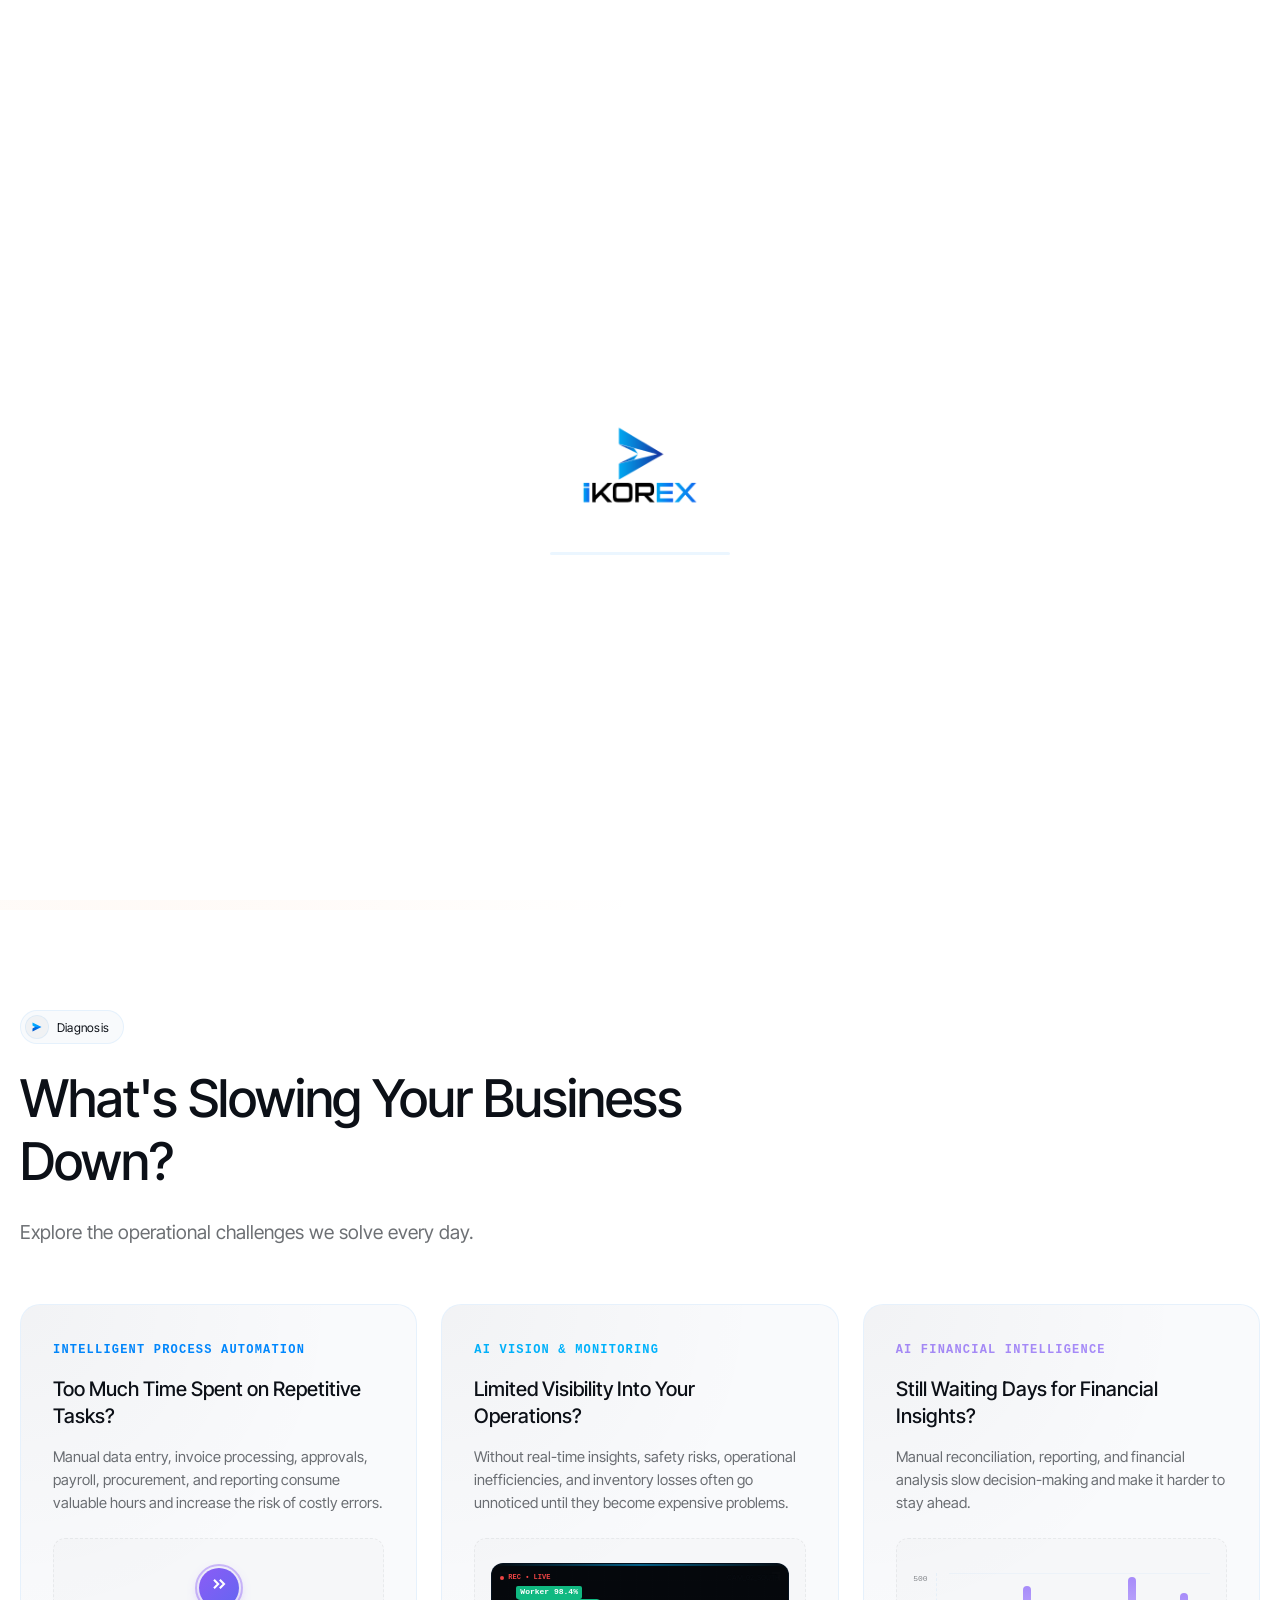
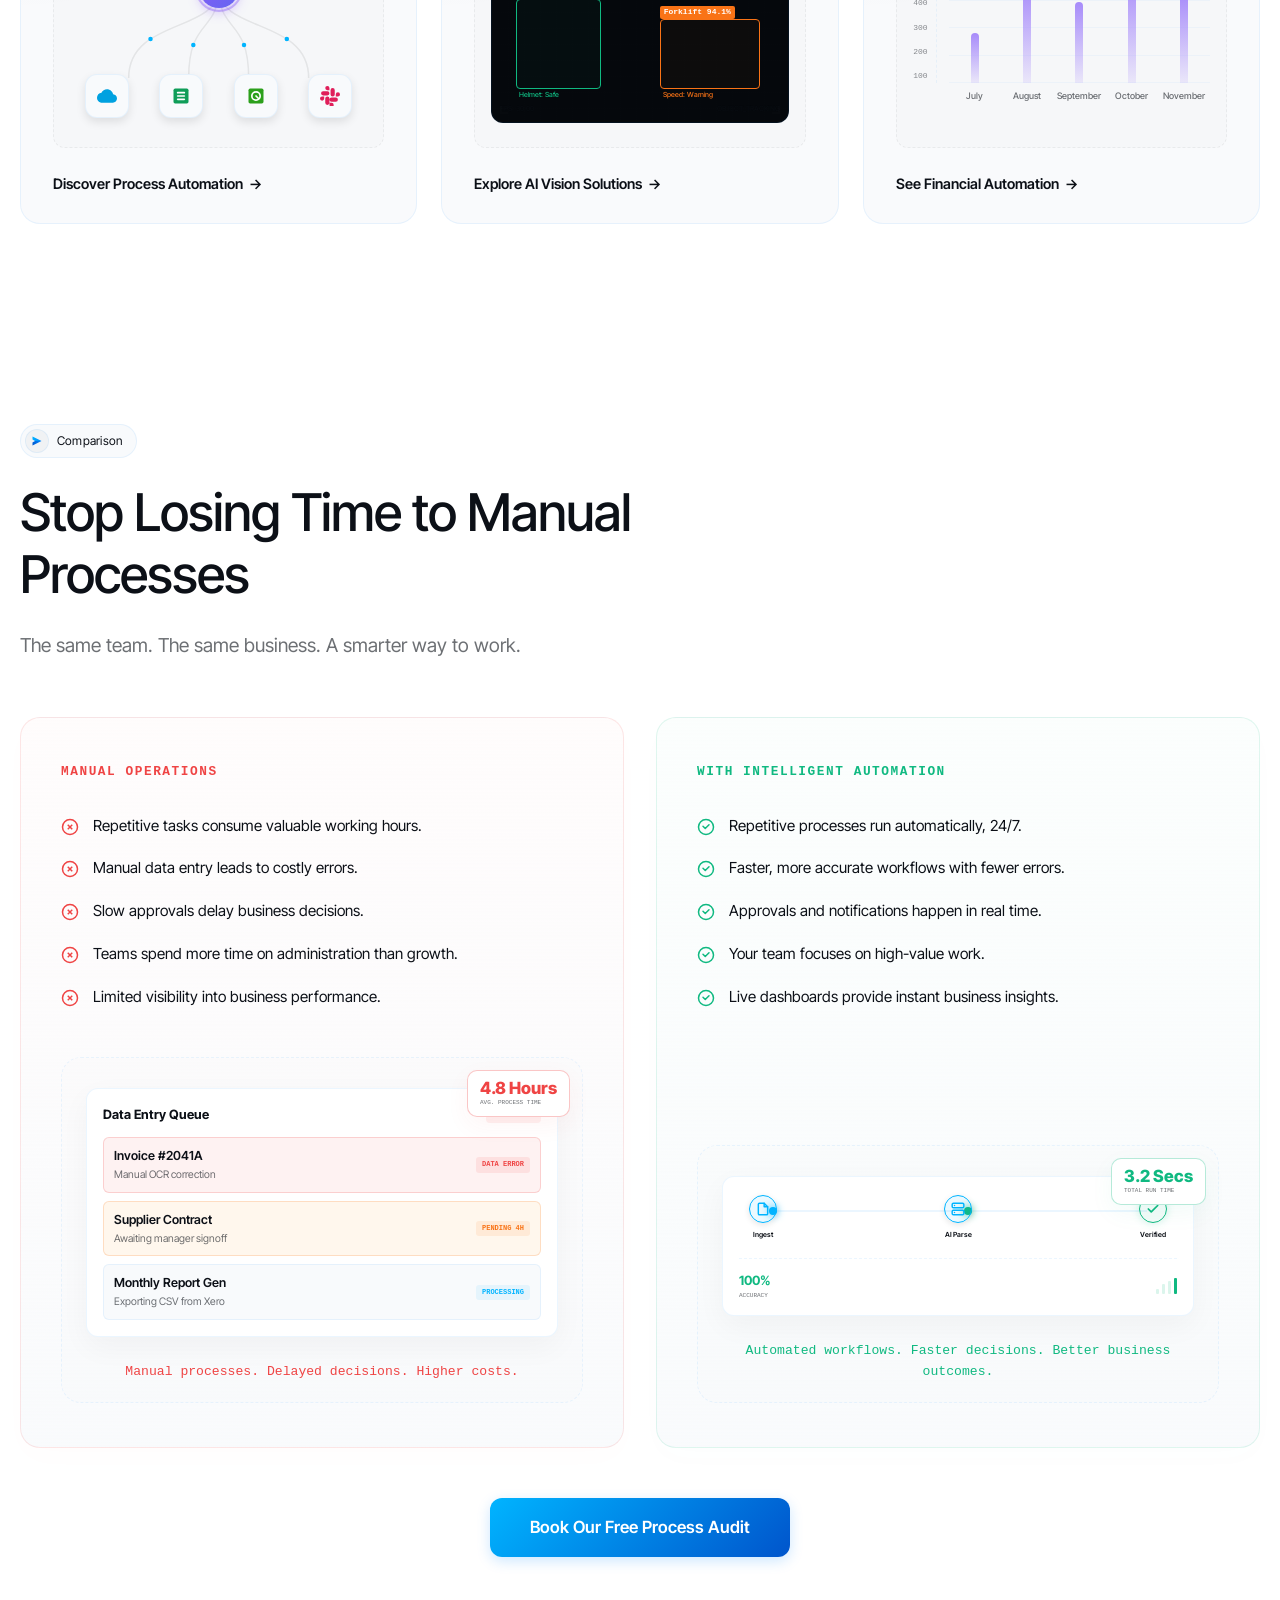
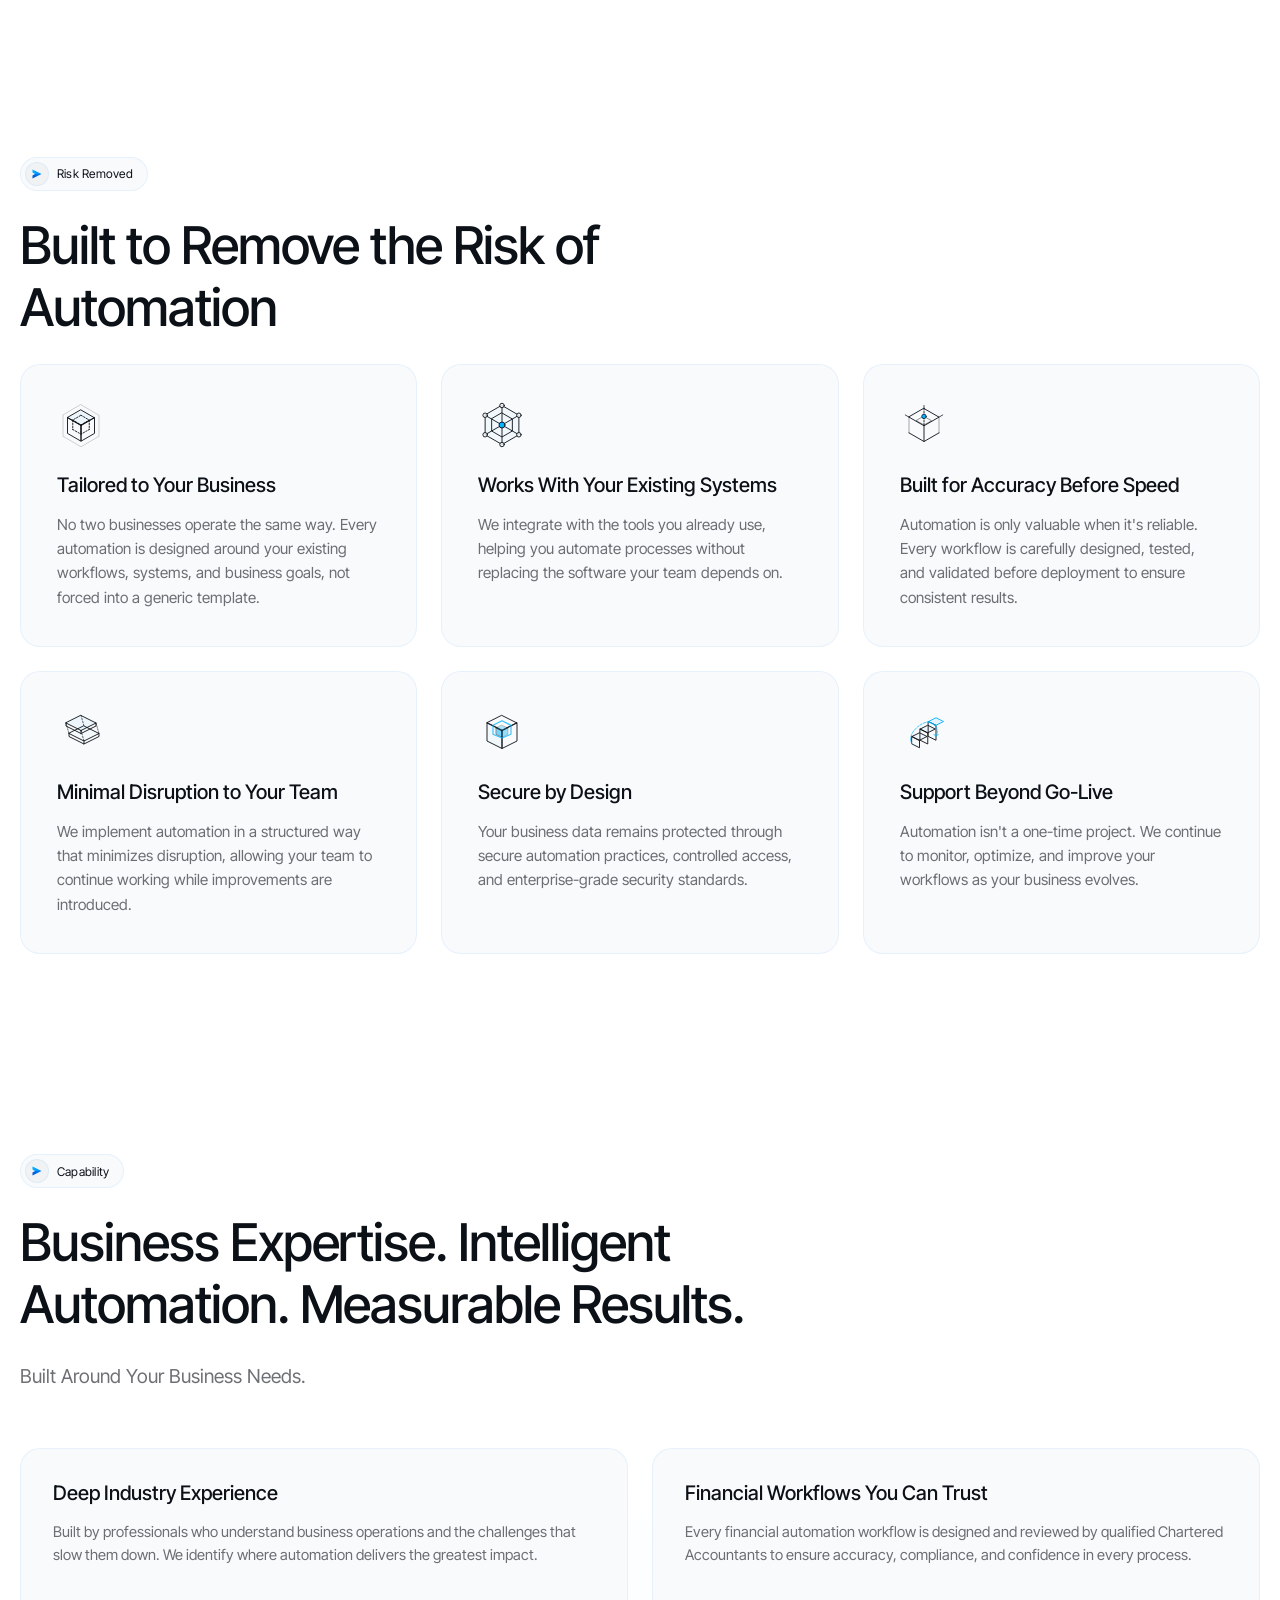
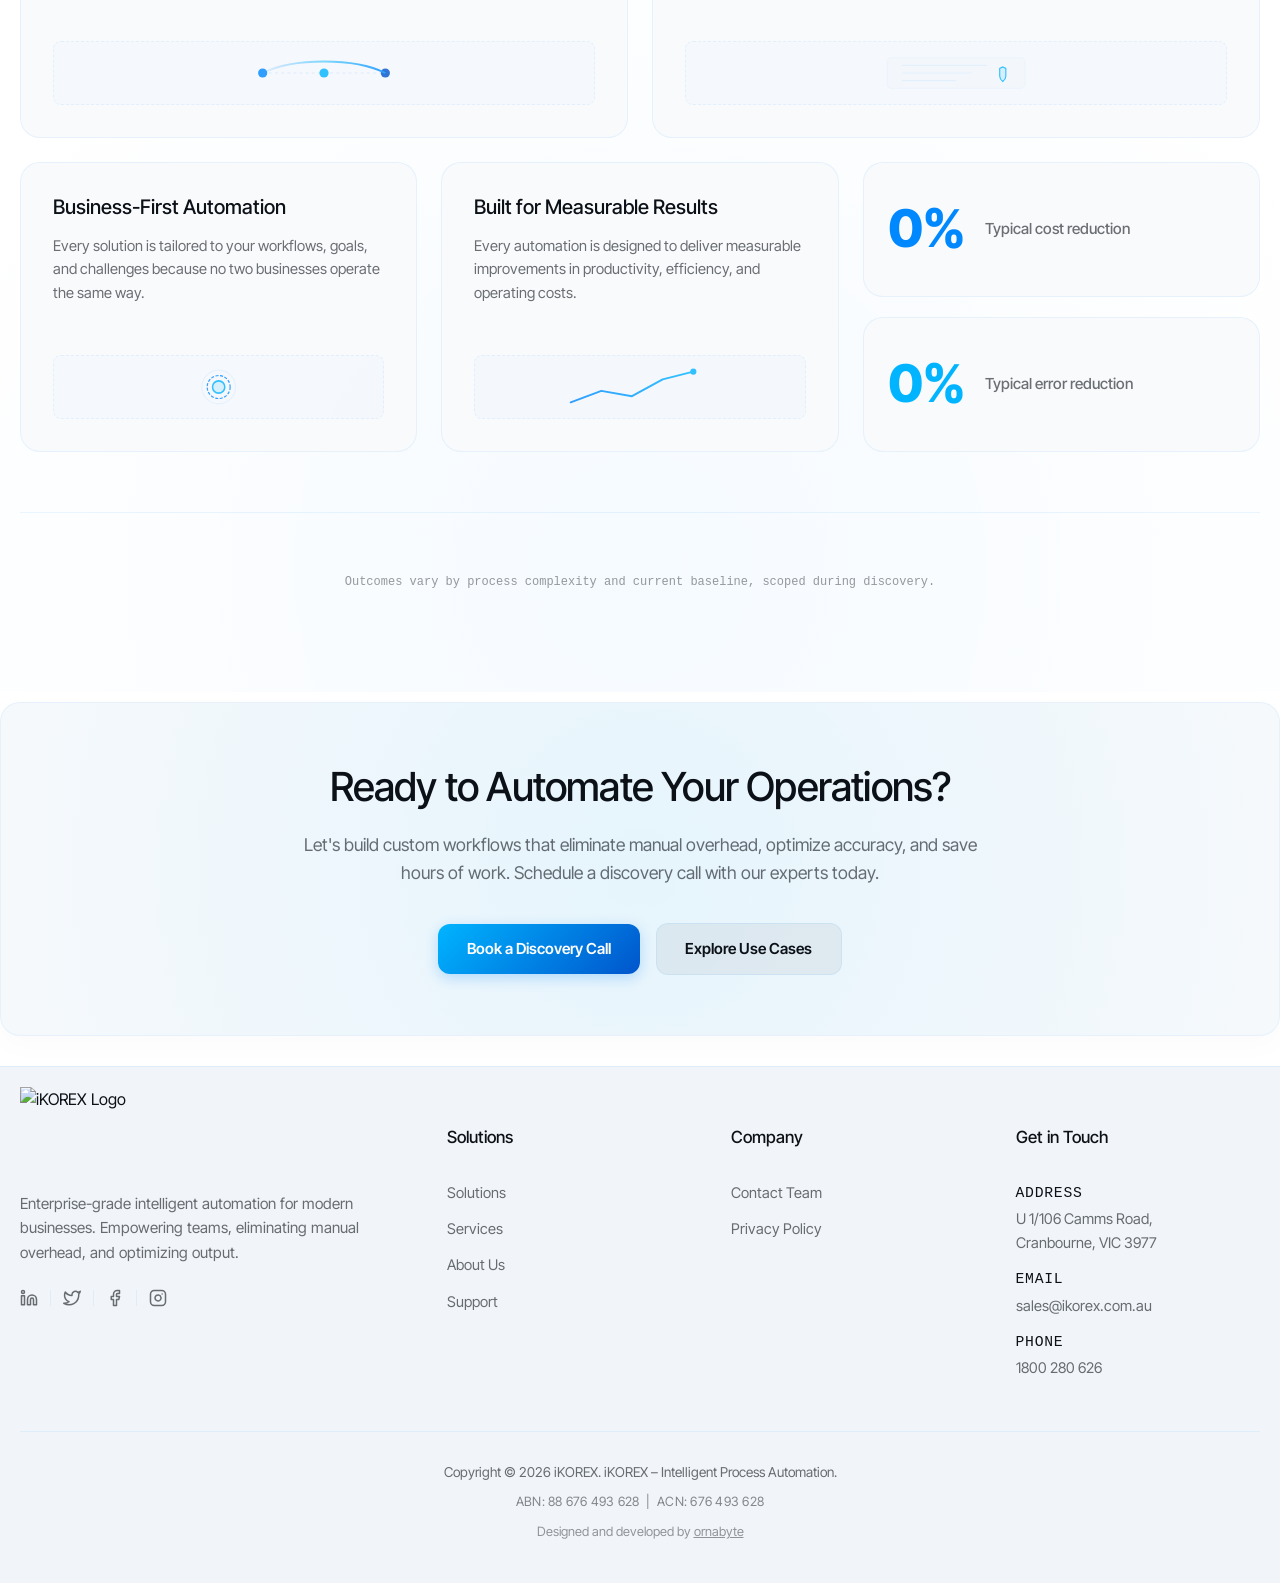
==== index.html @ ff70cfd4 "new changes updated" ====
<!DOCTYPE html>
<html lang="en">

<head>
  <meta charset="UTF-8">
  <meta name="viewport" content="width=device-width, initial-scale=1.0">
  <title>iKOREX | Enterprise Intelligent Process Automation</title>
  <meta name="description"
    content="Automate repetitive business processes with AI to save time, reduce costs, and help your team focus on what matters most.">
  <meta name="keywords"
    content="AI process automation, intelligent automation, financial workflows, enterprise AI, Melbourne automation">

  <!-- Preconnect and Google Fonts -->
  <link rel="preconnect" href="https://fonts.googleapis.com">
  <link rel="preconnect" href="https://fonts.gstatic.com" crossorigin>
  <link
    href="https://fonts.googleapis.com/css2?family=IBM+Plex+Mono:wght@400;500;600;700&family=Inter+Tight:ital,wght@0,300..800;1,300..800&family=Inter:wght@300;400;500;600;700;800&family=Plus+Jakarta+Sans:wght@300;400;500;600;700;800&display=swap"
    rel="stylesheet">

  <!-- Custom Stylesheet -->
  <link rel="stylesheet" href="style.css">
</head>

<body>
  <script>
    (function () {
      try {
        const theme = localStorage.getItem('theme');
        if (theme === 'dark') {
          document.body.classList.add('dark-theme');
        }
      } catch (e) { }
    })();
  </script>

  <!-- Preloader -->
  <div id="preloader">
    <div class="loader-content">
      <img src="logo_stacked.png" alt="iKOREX Logo" class="loader-logo-img">
      <div class="loader-progress-bar">
        <div class="loader-progress-line"></div>
      </div>
    </div>
  </div>

  <!-- Navigation Bar -->
  <header class="navbar">
    <div class="navbar-container">
      <a href="index.html" class="logo">
        <img class="logo-img" src="logo.png" alt="iKOREX Logo">
      </a>
      <nav class="nav-links">
        <a href="#hero" class="active">Home</a>
        <a href="services.html">Services</a>
        <a href="solutions.html">Solutions</a>
        <a href="about.html">About</a>
        <a href="contact.html">Contact</a>
        <div class="mobile-cta">
          <a href="#get-started" class="btn btn-primary btn-sm">Start Trial</a>
        </div>
      </nav>
      <div class="nav-cta">
        <button class="theme-toggle-btn" id="themeToggleBtn" aria-label="Toggle theme">
          <svg class="sun-icon" viewBox="0 0 24 24" width="18" height="18" fill="none" stroke="currentColor"
            stroke-width="2">
            <circle cx="12" cy="12" r="5"></circle>
            <line x1="12" y1="1" x2="12" y2="3"></line>
            <line x1="12" y1="21" x2="12" y2="23"></line>
            <line x1="4.22" y1="4.22" x2="5.64" y2="5.64"></line>
            <line x1="18.36" y1="18.36" x2="19.78" y2="19.78"></line>
            <line x1="1" y1="12" x2="3" y2="12"></line>
            <line x1="21" y1="12" x2="23" y2="12"></line>
            <line x1="4.22" y1="19.78" x2="5.64" y2="18.36"></line>
            <line x1="18.36" y1="5.64" x2="19.78" y2="4.22"></line>
          </svg>
          <svg class="moon-icon" viewBox="0 0 24 24" width="18" height="18" fill="none" stroke="currentColor"
            stroke-width="2">
            <path d="M21 12.79A9 9 0 1 1 11.21 3 7 7 0 0 0 21 12.79z"></path>
          </svg>
        </button>
        <a href="#get-started" class="btn btn-primary btn-sm">Start Trial</a>
      </div>

      <!-- Mobile menu trigger -->
      <button class="mobile-menu-btn" aria-label="Toggle menu" id="mobileMenuBtn">
        <svg viewBox="0 0 24 24" width="24" height="24" fill="none" stroke="currentColor" stroke-width="2">
          <line x1="3" y1="12" x2="21" y2="12"></line>
          <line x1="3" y1="6" x2="21" y2="6"></line>
          <line x1="3" y1="18" x2="21" y2="18"></line>
        </svg>
      </button>
    </div>
  </header>

  <!-- Hero Section -->
  <section class="hero-section" id="hero">
    <div class="section-container hero-grid">
      <div class="hero-content">
        <div class="custom-badge animate-fade-in" style="animation-delay: 0.1s;">
          <span class="badge-icon-wrapper">
            <svg viewBox="0 0 24 24" fill="none" class="badge-svg">
              <defs>
                <linearGradient id="logo-icon-grad-top" x1="3" y1="3" x2="21" y2="12" gradientUnits="userSpaceOnUse">
                  <stop offset="0%" stop-color="#00b4ff" />
                  <stop offset="100%" stop-color="#0088ff" />
                </linearGradient>
                <linearGradient id="logo-icon-grad-bottom" x1="3" y1="21" x2="21" y2="12"
                  gradientUnits="userSpaceOnUse">
                  <stop offset="0%" stop-color="#0055cc" />
                  <stop offset="100%" stop-color="#0088ff" />
                </linearGradient>
              </defs>
              <path d="M3 3 L21 12 L8 12 L3 9 Z" fill="url(#logo-icon-grad-top)" />
              <path d="M3 21 L21 12 L8 12 L3 15 Z" fill="url(#logo-icon-grad-bottom)" />
            </svg>
          </span>
          <span class="badge-text">Enterprise Automation • Melbourne, AU</span>
        </div>
        <h1 class="hero-title">Stop Wasting Hours on Manual Work. Let Us Complete It in Seconds.</h1>
        <p class="hero-description">Automate repetitive business processes with AI to save time, reduce costs, and help
          your team focus on what matters most.</p>

        <ul class="hero-checklist">
          <li>
            <svg class="check-icon" viewBox="0 0 24 24" width="20" height="20">
              <polyline points="20 6 9 17 4 12" fill="none" stroke="currentColor" stroke-width="2.5"
                stroke-linecap="round" stroke-linejoin="round" />
            </svg>
            <span>Save up to <strong>12+ hours</strong> daily</span>
          </li>
          <li>
            <svg class="check-icon" viewBox="0 0 24 24" width="20" height="20">
              <polyline points="20 6 9 17 4 12" fill="none" stroke="currentColor" stroke-width="2.5"
                stroke-linecap="round" stroke-linejoin="round" />
            </svg>
            <span>Reduce costs by up to <strong>70%</strong></span>
          </li>
          <li>
            <svg class="check-icon" viewBox="0 0 24 24" width="20" height="20">
              <polyline points="20 6 9 17 4 12" fill="none" stroke="currentColor" stroke-width="2.5"
                stroke-linecap="round" stroke-linejoin="round" />
            </svg>
            <span>Complete complex tasks in <strong>3–5 seconds</strong></span>
          </li>
        </ul>

        <div class="hero-actions">
          <a href="#comparison" class="btn btn-primary">Start My 30-Day Free Trial</a>
          <a href="tel:1800280626" class="btn btn-outline"><svg viewBox="0 0 24 24" width="16" height="16" fill="none"
              stroke="currentColor" stroke-width="2.5" stroke-linecap="round" stroke-linejoin="round"
              style="margin-right: 8px;">
              <path
                d="M22 16.92v3a2 2 0 0 1-2.18 2 19.79 19.79 0 0 1-8.63-3.07 19.5 19.5 0 0 1-6-6 19.79 19.79 0 0 1-3.07-8.67A2 2 0 0 1 4.11 2h3a2 2 0 0 1 2 1.72 12.84 12.84 0 0 0 .7 2.81 2 2 0 0 1-.45 2.11L8.09 9.91a16 16 0 0 0 6 6l1.27-1.27a2 2 0 0 1 2.11-.45 12.84 12.84 0 0 0 2.81.7A2 2 0 0 1 22 16.92z">
              </path>
            </svg>1800 280 626</a>
        </div>
      </div>

      <!-- Hero Video Visual Showcase -->
      <div class="hero-visual">
        <div class="hero-video-container">
          <video src="assets/images/hero_video.mp4" autoplay loop muted playsinline class="hero-video-element"></video>
        </div>
        <div class="glow-effect blue"></div>
      </div>
    </div>
  </section>

  <!-- Diagnosis Section -->
  <section class="diagnosis-section" id="diagnosis">
    <div class="section-container">
      <div class="custom-badge">
        <span class="badge-icon-wrapper">
          <svg viewBox="0 0 24 24" fill="none" class="badge-svg">
            <path d="M3 3 L21 12 L8 12 L3 9 Z" fill="url(#logo-icon-grad-top)" />
            <path d="M3 21 L21 12 L8 12 L3 15 Z" fill="url(#logo-icon-grad-bottom)" />
          </svg>
        </span>
        <span class="badge-text">Diagnosis</span>
      </div>
      <h2 class="section-title">What's Slowing Your Business Down?</h2>
      <p class="section-subtitle">Explore the operational challenges we solve every day.</p>

      <div class="diagnosis-grid">
        <!-- Card 1 -->
        <div class="diagnosis-card">
          <div class="card-glow"></div>
          <div class="card-content">
            <span class="card-pretitle">INTELLIGENT PROCESS AUTOMATION</span>
            <h3 class="card-title">Too Much Time Spent on Repetitive Tasks?</h3>
            <p class="card-body">Manual data entry, invoice processing, approvals, payroll, procurement, and reporting
              consume valuable hours and increase the risk of costly errors.</p>
          </div>

          <!-- Visual 1: App Integration Flow Tree -->
          <div class="card-visual">
            <div class="flow-tree-container">
              <!-- Central Trigger Node -->
              <div class="flow-node-center">
                <div class="pulse-ring"></div>
                <div class="flow-node-icon">
                  <svg viewBox="0 0 24 24" width="20" height="20" fill="none" stroke="currentColor" stroke-width="2.5">
                    <polyline points="13 17 18 12 13 7"></polyline>
                    <polyline points="6 17 11 12 6 7"></polyline>
                  </svg>
                </div>
              </div>

              <!-- Curved Connection Lines -->
              <svg class="flow-lines" viewBox="0 0 320 120" fill="none">
                <path class="flow-path path-1" d="M160,0 C160,60 40,40 40,120" stroke="var(--border-color)"
                  stroke-width="2" stroke-linecap="round" />
                <path class="flow-path path-2" d="M160,0 C160,60 120,40 120,120" stroke="var(--border-color)"
                  stroke-width="2" stroke-linecap="round" />
                <path class="flow-path path-3" d="M160,0 C160,60 200,40 200,120" stroke="var(--border-color)"
                  stroke-width="2" stroke-linecap="round" />
                <path class="flow-path path-4" d="M160,0 C160,60 280,40 280,120" stroke="var(--border-color)"
                  stroke-width="2" stroke-linecap="round" />

                <!-- Glowing Signal Pulses -->
                <circle r="3" fill="var(--accent-blue)">
                  <animateMotion dur="3.5s" repeatCount="indefinite" path="M160,0 C160,60 40,40 40,120" />
                </circle>
                <circle r="3" fill="var(--accent-blue)" begin="0.8s">
                  <animateMotion dur="3.5s" repeatCount="indefinite" path="M160,0 C160,60 120,40 120,120" />
                </circle>
                <circle r="3" fill="var(--accent-blue)" begin="1.6s">
                  <animateMotion dur="3.5s" repeatCount="indefinite" path="M160,0 C160,60 200,40 200,120" />
                </circle>
                <circle r="3" fill="var(--accent-blue)" begin="2.4s">
                  <animateMotion dur="3.5s" repeatCount="indefinite" path="M160,0 C160,60 280,40 280,120" />
                </circle>
              </svg>

              <!-- Destination App Nodes -->
              <div class="flow-targets">
                <div class="flow-app-card" title="Salesforce">
                  <svg viewBox="0 0 24 24" class="app-icon sf-icon" fill="currentColor">
                    <path
                      d="M19.35 10.04C18.67 6.59 15.64 4 12 4 9.11 4 6.6 5.64 5.35 8.04 2.34 8.36 0 10.91 0 14c0 3.31 2.69 6 6 6h13c2.76 0 5-2.24 5-5 0-2.64-2.05-4.78-4.65-4.96z"
                      fill="#00a1e0" />
                  </svg>
                </div>
                <div class="flow-app-card" title="Google Sheets">
                  <svg viewBox="0 0 24 24" class="app-icon sheet-icon">
                    <rect x="3" y="3" width="18" height="18" rx="2" fill="#0f9d58" />
                    <line x1="8" y1="8" x2="16" y2="8" stroke="#fff" stroke-width="2" stroke-linecap="round" />
                    <line x1="8" y1="12" x2="16" y2="12" stroke="#fff" stroke-width="2" stroke-linecap="round" />
                    <line x1="8" y1="16" x2="16" y2="16" stroke="#fff" stroke-width="2" stroke-linecap="round" />
                  </svg>
                </div>
                <div class="flow-app-card" title="QuickBooks">
                  <svg viewBox="0 0 24 24" class="app-icon qb-icon">
                    <rect x="3" y="3" width="18" height="18" rx="2" fill="#2ca01c" />
                    <circle cx="12" cy="12" r="5" fill="none" stroke="#fff" stroke-width="2" />
                    <line x1="12" y1="12" x2="15" y2="15" stroke="#fff" stroke-width="2" stroke-linecap="round" />
                  </svg>
                </div>
                <div class="flow-app-card" title="Slack">
                  <svg viewBox="0 0 24 24" class="app-icon slack-icon" fill="currentColor">
                    <path
                      d="M5.04 15.12a2.52 2.52 0 1 1-2.52-2.52h2.52v2.52zm1.26 0a2.52 2.52 0 0 1 5.04 0v5.04a2.52 2.52 0 1 1-5.04 0v-5.04zM8.82 5.04a2.52 2.52 0 1 1 2.52-2.52v2.52H8.82zm0 1.26a2.52 2.52 0 0 1 0 5.04H3.78a2.52 2.52 0 1 1 0-5.04h5.04zm10.14 3.78a2.52 2.52 0 1 1 2.52 2.52h-2.52V10.08zm-1.26 0a2.52 2.52 0 0 1-5.04 0V5.04a2.52 2.52 0 1 1 5.04 0v5.04zm-3.78 10.14a2.52 2.52 0 1 1-2.52 2.52v-2.52h2.52zm0-1.26a2.52 2.52 0 0 1 0-5.04h5.04a2.52 2.52 0 1 1 0 5.04h-5.04z"
                      fill="#e01e5a" />
                  </svg>
                </div>
              </div>
            </div>
          </div>

          <a href="#comparison" class="card-link">Discover Process Automation <span class="arrow">→</span></a>
        </div>
        <!-- Card 2 -->
        <div class="diagnosis-card">
          <div class="card-glow"></div>
          <div class="card-content">
            <span class="card-pretitle">AI VISION & MONITORING</span>
            <h3 class="card-title">Limited Visibility Into Your Operations?</h3>
            <p class="card-body">Without real-time insights, safety risks, operational inefficiencies, and inventory
              losses often go unnoticed until they become expensive problems.</p>
          </div>

          <!-- Visual 2: Camera view bounding box tracking -->
          <div class="card-visual">
            <div class="camera-feed-container">
              <div class="camera-viewport">
                <!-- Grid background & laser scanning line -->
                <div class="grid-overlay"></div>
                <div class="scanner-line"></div>

                <!-- Camera corner marks -->
                <div class="viewport-corner top-left"></div>
                <div class="viewport-corner top-right"></div>
                <div class="viewport-corner bottom-left"></div>
                <div class="viewport-corner bottom-right"></div>

                <!-- Bounding Box 1: Worker -->
                <div class="bounding-box worker-box">
                  <div class="box-label">Worker 98.4%</div>
                  <div class="box-sublabel">Helmet: Safe</div>
                </div>

                <!-- Bounding Box 2: Forklift -->
                <div class="bounding-box forklift-box">
                  <div class="box-label warning">Forklift 94.1%</div>
                  <div class="box-sublabel warning">Speed: Warning</div>
                </div>

                <!-- HUD elements -->
                <div class="hud-top">
                  <span class="hud-badge rec"><span class="rec-dot"></span>REC • LIVE</span>
                  <span class="hud-text mono">CAM_02_SOUTH</span>
                </div>
                <div class="hud-bottom">
                  <span class="hud-text mono">FPS: 30.00</span>
                  <span class="hud-text mono">OBJECT_TRACKING</span>
                </div>
              </div>
            </div>
          </div>

          <a href="#comparison" class="card-link">Explore AI Vision Solutions <span class="arrow">→</span></a>
        </div>
        <!-- Card 3 -->
        <div class="diagnosis-card">
          <div class="card-glow"></div>
          <div class="card-content">
            <span class="card-pretitle">AI FINANCIAL INTELLIGENCE</span>
            <h3 class="card-title">Still Waiting Days for Financial Insights?</h3>
            <p class="card-body">Manual reconciliation, reporting, and financial analysis slow decision-making and make
              it harder to stay ahead.</p>
          </div>

          <!-- Visual 3: Month over month speed improvement chart -->
          <div class="card-visual">
            <div class="chart-feed-container">
              <div class="chart-y-axis">
                <span>500</span>
                <span>400</span>
                <span>300</span>
                <span>200</span>
                <span>100</span>
              </div>
              <div class="chart-main">
                <div class="chart-grid-lines">
                  <div class="grid-line"></div>
                  <div class="grid-line"></div>
                  <div class="grid-line"></div>
                  <div class="grid-line"></div>
                  <div class="grid-line"></div>
                </div>
                <div class="chart-bars-wrapper">
                  <div class="chart-bar-col" style="--h: 45%;">
                    <div class="chart-bar-fill">
                      <div class="chart-tooltip">224 tasks</div>
                    </div>
                    <span class="chart-bar-lbl">July</span>
                  </div>
                  <div class="chart-bar-col" style="--h: 88%;">
                    <div class="chart-bar-fill">
                      <div class="chart-tooltip">440 tasks</div>
                    </div>
                    <span class="chart-bar-lbl">August</span>
                  </div>
                  <div class="chart-bar-col" style="--h: 74%;">
                    <div class="chart-bar-fill">
                      <div class="chart-tooltip">372 tasks</div>
                    </div>
                    <span class="chart-bar-lbl">September</span>
                  </div>
                  <div class="chart-bar-col" style="--h: 96%;">
                    <div class="chart-bar-fill">
                      <div class="chart-tooltip">480 tasks</div>
                    </div>
                    <span class="chart-bar-lbl">October</span>
                  </div>
                  <div class="chart-bar-col" style="--h: 82%;">
                    <div class="chart-bar-fill">
                      <div class="chart-tooltip">410 tasks</div>
                    </div>
                    <span class="chart-bar-lbl">November</span>
                  </div>
                </div>
              </div>
            </div>
          </div>

          <a href="#comparison" class="card-link">See Financial Automation <span class="arrow">→</span></a>
        </div>
      </div>
    </div>
  </section>

  <!-- Comparison Section -->
  <section class="comparison-section" id="comparison">
    <div class="section-container">
      <div class="custom-badge">
        <span class="badge-icon-wrapper">
          <svg viewBox="0 0 24 24" fill="none" class="badge-svg">
            <path d="M3 3 L21 12 L8 12 L3 9 Z" fill="url(#logo-icon-grad-top)" />
            <path d="M3 21 L21 12 L8 12 L3 15 Z" fill="url(#logo-icon-grad-bottom)" />
          </svg>
        </span>
        <span class="badge-text">Comparison</span>
      </div>
      <h2 class="section-title">Stop Losing Time to Manual Processes</h2>
      <p class="section-subtitle">The same team. The same business. A smarter way to work.</p>

      <div class="comparison-grid">
        <!-- Manual Operations Card -->
        <div class="comparison-card manual">
          <div class="comparison-header">MANUAL OPERATIONS</div>
          <ul class="comparison-list">
            <li>
              <svg class="bullet-icon cross" viewBox="0 0 24 24" width="18" height="18">
                <circle cx="12" cy="12" r="10" fill="none" stroke="currentColor" stroke-width="2" />
                <line x1="15" y1="9" x2="9" y2="15" stroke="currentColor" stroke-width="2" />
                <line x1="9" y1="9" x2="15" y2="15" stroke="currentColor" stroke-width="2" />
              </svg>
              <span>Repetitive tasks consume valuable working hours.</span>
            </li>
            <li>
              <svg class="bullet-icon cross" viewBox="0 0 24 24" width="18" height="18">
                <circle cx="12" cy="12" r="10" fill="none" stroke="currentColor" stroke-width="2" />
                <line x1="15" y1="9" x2="9" y2="15" stroke="currentColor" stroke-width="2" />
                <line x1="9" y1="9" x2="15" y2="15" stroke="currentColor" stroke-width="2" />
              </svg>
              <span>Manual data entry leads to costly errors.</span>
            </li>
            <li>
              <svg class="bullet-icon cross" viewBox="0 0 24 24" width="18" height="18">
                <circle cx="12" cy="12" r="10" fill="none" stroke="currentColor" stroke-width="2" />
                <line x1="15" y1="9" x2="9" y2="15" stroke="currentColor" stroke-width="2" />
                <line x1="9" y1="9" x2="15" y2="15" stroke="currentColor" stroke-width="2" />
              </svg>
              <span>Slow approvals delay business decisions.</span>
            </li>
            <li>
              <svg class="bullet-icon cross" viewBox="0 0 24 24" width="18" height="18">
                <circle cx="12" cy="12" r="10" fill="none" stroke="currentColor" stroke-width="2" />
                <line x1="15" y1="9" x2="9" y2="15" stroke="currentColor" stroke-width="2" />
                <line x1="9" y1="9" x2="15" y2="15" stroke="currentColor" stroke-width="2" />
              </svg>
              <span>Teams spend more time on administration than growth.</span>
            </li>
            <li>
              <svg class="bullet-icon cross" viewBox="0 0 24 24" width="18" height="18">
                <circle cx="12" cy="12" r="10" fill="none" stroke="currentColor" stroke-width="2" />
                <line x1="15" y1="9" x2="9" y2="15" stroke="currentColor" stroke-width="2" />
                <line x1="9" y1="9" x2="15" y2="15" stroke="currentColor" stroke-width="2" />
              </svg>
              <span>Limited visibility into business performance.</span>
            </li>
          </ul>

          <!-- Mockup Visual 1: Manual Data Queue -->
          <div class="comparison-visual mockup-visual manual-mockup">
            <div class="queue-card">
              <div class="queue-header">
                <span class="queue-title">Data Entry Queue</span>
                <span class="queue-count">3 pending</span>
              </div>
              <div class="queue-list">
                <div class="queue-row error">
                  <div class="row-info">
                    <span class="row-name">Invoice #2041A</span>
                    <span class="row-details">Manual OCR correction</span>
                  </div>
                  <span class="row-pill error">Data Error</span>
                </div>
                <div class="queue-row delayed">
                  <div class="row-info">
                    <span class="row-name">Supplier Contract</span>
                    <span class="row-details">Awaiting manager signoff</span>
                  </div>
                  <span class="row-pill warning">Pending 4h</span>
                </div>
                <div class="queue-row pending">
                  <div class="row-info">
                    <span class="row-name">Monthly Report Gen</span>
                    <span class="row-details">Exporting CSV from Xero</span>
                  </div>
                  <span class="row-pill info">Processing</span>
                </div>
              </div>
            </div>

            <!-- Warning stat overlay -->
            <div class="metric-overlay warning-border animate-float">
              <span class="metric-val text-red">4.8 Hours</span>
              <span class="metric-lbl">Avg. process time</span>
            </div>
            <div class="visual-label text-red">Manual processes. Delayed decisions. Higher costs.</div>
          </div>
        </div>

        <!-- Intelligent Automation Card -->
        <div class="comparison-card automated">
          <div class="comparison-header">WITH INTELLIGENT AUTOMATION</div>
          <ul class="comparison-list">
            <li>
              <svg class="bullet-icon check" viewBox="0 0 24 24" width="18" height="18">
                <circle cx="12" cy="12" r="10" fill="none" stroke="currentColor" stroke-width="2" />
                <polyline points="16 9 11 14 8 11" fill="none" stroke="currentColor" stroke-width="2"
                  stroke-linecap="round" stroke-linejoin="round" />
              </svg>
              <span>Repetitive processes run automatically, 24/7.</span>
            </li>
            <li>
              <svg class="bullet-icon check" viewBox="0 0 24 24" width="18" height="18">
                <circle cx="12" cy="12" r="10" fill="none" stroke="currentColor" stroke-width="2" />
                <polyline points="16 9 11 14 8 11" fill="none" stroke="currentColor" stroke-width="2"
                  stroke-linecap="round" stroke-linejoin="round" />
              </svg>
              <span>Faster, more accurate workflows with fewer errors.</span>
            </li>
            <li>
              <svg class="bullet-icon check" viewBox="0 0 24 24" width="18" height="18">
                <circle cx="12" cy="12" r="10" fill="none" stroke="currentColor" stroke-width="2" />
                <polyline points="16 9 11 14 8 11" fill="none" stroke="currentColor" stroke-width="2"
                  stroke-linecap="round" stroke-linejoin="round" />
              </svg>
              <span>Approvals and notifications happen in real time.</span>
            </li>
            <li>
              <svg class="bullet-icon check" viewBox="0 0 24 24" width="18" height="18">
                <circle cx="12" cy="12" r="10" fill="none" stroke="currentColor" stroke-width="2" />
                <polyline points="16 9 11 14 8 11" fill="none" stroke="currentColor" stroke-width="2"
                  stroke-linecap="round" stroke-linejoin="round" />
              </svg>
              <span>Your team focuses on high-value work.</span>
            </li>
            <li>
              <svg class="bullet-icon check" viewBox="0 0 24 24" width="18" height="18">
                <circle cx="12" cy="12" r="10" fill="none" stroke="currentColor" stroke-width="2" />
                <polyline points="16 9 11 14 8 11" fill="none" stroke="currentColor" stroke-width="2"
                  stroke-linecap="round" stroke-linejoin="round" />
              </svg>
              <span>Live dashboards provide instant business insights.</span>
            </li>
          </ul>

          <!-- Mockup Visual 2: Automated Pipeline Flow -->
          <div class="comparison-visual mockup-visual automated-mockup">
            <div class="pipeline-card">
              <div class="pipeline-nodes">
                <!-- Step 1 -->
                <div class="pipeline-step active">
                  <div class="step-icon-bg">
                    <svg viewBox="0 0 24 24" width="14" height="14" fill="none" stroke="currentColor" stroke-width="2.5"
                      stroke-linecap="round" stroke-linejoin="round">
                      <path d="M14 2H6a2 2 0 0 0-2 2v16a2 2 0 0 0 2 2h12a2 2 0 0 0 2-2V8z"></path>
                      <polyline points="14 2 14 8 20 8"></polyline>
                    </svg>
                  </div>
                  <span class="step-lbl">Ingest</span>
                </div>

                <!-- Connector -->
                <div class="pipeline-connector">
                  <div class="glow-signal"></div>
                </div>

                <!-- Step 2 -->
                <div class="pipeline-step active">
                  <div class="step-icon-bg parse">
                    <svg viewBox="0 0 24 24" width="14" height="14" fill="none" stroke="currentColor" stroke-width="2.5"
                      stroke-linecap="round" stroke-linejoin="round">
                      <rect x="2" y="2" width="20" height="8" rx="2.18" ry="2.18"></rect>
                      <rect x="2" y="14" width="20" height="8" rx="2.18" ry="2.18"></rect>
                      <line x1="6" y1="6" x2="6.01" y2="6"></line>
                      <line x1="6" y1="18" x2="6.01" y2="18"></line>
                    </svg>
                  </div>
                  <span class="step-lbl">AI Parse</span>
                </div>

                <!-- Connector -->
                <div class="pipeline-connector">
                  <div class="glow-signal delay"></div>
                </div>

                <!-- Step 3 -->
                <div class="pipeline-step success">
                  <div class="step-icon-bg check">
                    <svg viewBox="0 0 24 24" width="14" height="14" fill="none" stroke="currentColor" stroke-width="3"
                      stroke-linecap="round" stroke-linejoin="round">
                      <polyline points="20 6 9 17 4 12"></polyline>
                    </svg>
                  </div>
                  <span class="step-lbl">Verified</span>
                </div>
              </div>

              <div class="pipeline-performance">
                <div class="perf-stat">
                  <span class="perf-val text-green">100%</span>
                  <span class="perf-lbl">Accuracy</span>
                </div>
                <div class="perf-bars">
                  <span style="--bh: 30%"></span>
                  <span style="--bh: 60%"></span>
                  <span style="--bh: 80%"></span>
                  <span class="active" style="--bh: 100%"></span>
                </div>
              </div>
            </div>

            <!-- Success stat overlay -->
            <div class="metric-overlay success-border animate-float delay-1">
              <span class="metric-val text-green">3.2 Secs</span>
              <span class="metric-lbl">Total run time</span>
            </div>
            <div class="visual-label text-green">Automated workflows. Faster decisions. Better business outcomes.</div>
          </div>
        </div>
      </div>

      <div class="comparison-cta">
        <a href="#hero" class="btn btn-large btn-orange">Book Our Free Process Audit</a>
      </div>
    </div>
  </section>

  <!-- Risk Removed Section -->
  <section class="risk-section" id="risk-removed">
    <div class="section-container">
      <div class="custom-badge">
        <span class="badge-icon-wrapper">
          <svg viewBox="0 0 24 24" fill="none" class="badge-svg">
            <path d="M3 3 L21 12 L8 12 L3 9 Z" fill="url(#logo-icon-grad-top)" />
            <path d="M3 21 L21 12 L8 12 L3 15 Z" fill="url(#logo-icon-grad-bottom)" />
          </svg>
        </span>
        <span class="badge-text">Risk Removed</span>
      </div>
      <h2 class="section-title">Built to Remove the Risk of Automation</h2>

      <div class="risk-grid">
        <!-- Card 1 -->
        <div class="risk-card">
          <div class="risk-card-icon">
            <svg viewBox="0 0 64 64" fill="none" stroke="currentColor" stroke-width="1.2" stroke-linecap="round"
              stroke-linejoin="round" class="wireframe-svg">
              <path d="M 32 12 L 50 22.4 L 32 32.8 L 14 22.4 Z" fill="rgba(0, 180, 255, 0.05)" />
              <path d="M 14 22.4 L 14 43.2 L 32 53.6 L 32 32.8 Z" />
              <path d="M 32 32.8 L 32 53.6 L 50 43.2 L 50 22.4 Z" />
              <path d="M 32 19 L 43 25.4 L 32 31.8 L 21 25.4 Z" stroke-dasharray="2 2" />
              <path d="M 21 25.4 L 21 38 M 32 31.8 L 32 44.2 M 43 25.4 L 43 38" stroke-dasharray="2 2" />
              <path d="M 21 38 L 32 44.2 L 43 38" stroke-dasharray="2 2" />
              <path d="M 32 5 L 56 19 L 56 47 L 32 61 L 8 47 L 8 19 Z" stroke="currentColor" stroke-opacity="0.3"
                stroke-width="0.8" />
            </svg>
          </div>
          <h3 class="risk-card-title">Tailored to Your Business</h3>
          <p class="risk-card-body">No two businesses operate the same way. Every automation is designed around your
            existing workflows, systems, and business goals, not forced into a generic template.</p>
        </div>

        <!-- Card 2 -->
        <div class="risk-card">
          <div class="risk-card-icon">
            <svg viewBox="0 0 64 64" fill="none" stroke="currentColor" stroke-width="1.2" stroke-linecap="round"
              stroke-linejoin="round" class="wireframe-svg">
              <polygon points="32,6 54.5,19 54.5,45 32,58 9.5,45 9.5,19" fill="rgba(0, 180, 255, 0.03)" />
              <polygon points="32,16 45.8,24 45.8,40 32,48 18.2,40 18.2,24" />
              <line x1="32" y1="32" x2="32" y2="6" />
              <line x1="32" y1="32" x2="54.5" y2="19" />
              <line x1="32" y1="32" x2="54.5" y2="45" />
              <line x1="32" y1="32" x2="32" y2="58" />
              <line x1="32" y1="32" x2="9.5" y2="45" />
              <line x1="32" y1="32" x2="9.5" y2="19" />
              <circle cx="32" cy="6" r="3" fill="var(--bg-card)" stroke="currentColor" stroke-width="1.2" />
              <circle cx="54.5" cy="19" r="3" fill="var(--bg-card)" stroke="currentColor" stroke-width="1.2" />
              <circle cx="54.5" cy="45" r="3" fill="var(--bg-card)" stroke="currentColor" stroke-width="1.2" />
              <circle cx="32" cy="58" r="3" fill="var(--bg-card)" stroke="currentColor" stroke-width="1.2" />
              <circle cx="9.5" cy="45" r="3" fill="var(--bg-card)" stroke="currentColor" stroke-width="1.2" />
              <circle cx="9.5" cy="19" r="3" fill="var(--bg-card)" stroke="currentColor" stroke-width="1.2" />
              <circle cx="32" cy="32" r="4" fill="var(--accent-blue)" stroke="currentColor" stroke-width="1.2" />
            </svg>
          </div>
          <h3 class="risk-card-title">Works With Your Existing Systems</h3>
          <p class="risk-card-body">We integrate with the tools you already use, helping you automate processes without
            replacing the software your team depends on.</p>
        </div>

        <!-- Card 3 -->
        <div class="risk-card">
          <div class="risk-card-icon">
            <svg viewBox="0 0 64 64" fill="none" stroke="currentColor" stroke-width="1.2" stroke-linecap="round"
              stroke-linejoin="round" class="wireframe-svg">
              <path d="M 32 10 L 52 21.5 L 32 33 L 12 21.5 Z" />
              <path d="M 32 20.5 L 42 26.25 L 32 32 L 22 26.25 Z" stroke-opacity="0.5" />
              <line x1="32" y1="33" x2="32" y2="54" />
              <line x1="12" y1="21.5" x2="12" y2="42.5" stroke-opacity="0.4" />
              <line x1="52" y1="21.5" x2="52" y2="42.5" stroke-opacity="0.4" />
              <path d="M 12 42.5 L 32 54 L 52 42.5" />
              <line x1="32" y1="10" x2="32" y2="33" stroke-dasharray="2 2" />
              <circle cx="32" cy="20.5" r="3" fill="var(--accent-blue)" stroke="currentColor" stroke-width="1" />
              <path d="M 32 10 L 32 6" stroke-width="1" />
              <path d="M 12 21.5 L 7 18.6" stroke-width="1" />
              <path d="M 52 21.5 L 57 18.6" stroke-width="1" />
            </svg>
          </div>
          <h3 class="risk-card-title">Built for Accuracy Before Speed</h3>
          <p class="risk-card-body">Automation is only valuable when it's reliable. Every workflow is carefully
            designed, tested, and validated before deployment to ensure consistent results.</p>
        </div>

        <!-- Card 4 -->
        <div class="risk-card">
          <div class="risk-card-icon">
            <svg viewBox="0 0 64 64" fill="none" stroke="currentColor" stroke-width="1.2" stroke-linecap="round"
              stroke-linejoin="round" class="wireframe-svg">
              <path d="M 16 34 L 36 44 L 56 34 L 36 24 Z" fill="rgba(0, 180, 255, 0.02)" />
              <path d="M 16 34 L 16 38 L 36 48 L 36 44 M 56 34 L 56 38 L 36 48" />
              <path d="M 12 20 L 32 30 L 52 20 L 32 10 Z" fill="rgba(0, 180, 255, 0.05)" />
              <path d="M 12 20 L 12 24 L 32 34 L 32 30 M 52 20 L 52 24 L 32 34" />
              <line x1="12" y1="20" x2="16" y2="34" stroke-dasharray="2 2" stroke-opacity="0.7" />
              <line x1="32" y1="30" x2="36" y2="44" stroke-dasharray="2 2" stroke-opacity="0.7" />
              <line x1="52" y1="20" x2="56" y2="34" stroke-dasharray="2 2" stroke-opacity="0.7" />
              <line x1="32" y1="10" x2="36" y2="24" stroke-dasharray="2 2" stroke-opacity="0.7" />
            </svg>
          </div>
          <h3 class="risk-card-title">Minimal Disruption to Your Team</h3>
          <p class="risk-card-body">We implement automation in a structured way that minimizes disruption, allowing your
            team to continue working while improvements are introduced.</p>
        </div>

        <!-- Card 5 -->
        <div class="risk-card">
          <div class="risk-card-icon">
            <svg viewBox="0 0 64 64" fill="none" stroke="currentColor" stroke-width="1.2" stroke-linecap="round"
              stroke-linejoin="round" class="wireframe-svg">
              <path d="M 32 10 L 52 20 L 32 30 L 12 20 Z" />
              <path d="M 12 20 L 12 44 L 32 54 L 32 30 Z" fill="rgba(0, 180, 255, 0.03)" />
              <path d="M 32 30 L 32 54 L 52 44 L 52 20 Z" />
              <path d="M 32 23 L 40 27 L 32 31 L 24 27 Z" fill="var(--accent-blue)" opacity="0.3" />
              <path d="M 24 27 L 24 35 L 32 39 L 32 31 Z" fill="var(--accent-blue)" opacity="0.5" />
              <path d="M 32 31 L 32 39 L 40 35 L 40 27 Z" fill="var(--accent-blue)" opacity="0.4" stroke="currentColor"
                stroke-width="0.8" />
              <path d="M 32 40 L 44 35 L 44 23 L 32 17 L 20 23 L 20 35 Z" stroke="var(--accent-blue)" stroke-width="1.5"
                stroke-opacity="0.8" />
            </svg>
          </div>
          <h3 class="risk-card-title">Secure by Design</h3>
          <p class="risk-card-body">Your business data remains protected through secure automation practices, controlled
            access, and enterprise-grade security standards.</p>
        </div>

        <!-- Card 6 -->
        <div class="risk-card">
          <div class="risk-card-icon">
            <svg viewBox="0 0 64 64" fill="none" stroke="currentColor" stroke-width="1.2" stroke-linecap="round"
              stroke-linejoin="round" class="wireframe-svg">
              <path d="M 16 38 L 26 43 L 26 53 L 16 48 Z" />
              <path d="M 16 38 L 26 33 L 36 38 L 26 43 Z" fill="rgba(0, 180, 255, 0.03)" />
              <path d="M 27 28 L 37 33 L 37 48 L 27 43 Z" />
              <path d="M 27 28 L 37 23 L 47 28 L 37 33 Z" fill="rgba(0, 180, 255, 0.05)" />
              <path d="M 38 18 L 48 23 L 48 43 L 38 38 Z" />
              <path d="M 38 18 L 48 13 L 58 18 L 48 23 Z" fill="rgba(0, 180, 255, 0.08)" stroke="var(--accent-blue)"
                stroke-width="1.2" />
              <path d="M 16 48 C 10 38 20 25 32 20 C 44 15 54 28 48 38" stroke="var(--accent-blue)" stroke-width="1"
                stroke-dasharray="3 2" />
              <path d="M 45 35 L 48 38 L 51 35" stroke="var(--accent-blue)" stroke-width="1" />
            </svg>
          </div>
          <h3 class="risk-card-title">Support Beyond Go-Live</h3>
          <p class="risk-card-body">Automation isn't a one-time project. We continue to monitor, optimize, and improve
            your workflows as your business evolves.</p>
        </div>
      </div>
    </div>
  </section>

  <!-- Capabilities Section -->
  <section class="capabilities-section" id="capabilities">
    <div class="section-container">
      <div class="custom-badge">
        <span class="badge-icon-wrapper">
          <svg viewBox="0 0 24 24" fill="none" class="badge-svg">
            <path d="M3 3 L21 12 L8 12 L3 9 Z" fill="url(#logo-icon-grad-top)" />
            <path d="M3 21 L21 12 L8 12 L3 15 Z" fill="url(#logo-icon-grad-bottom)" />
          </svg>
        </span>
        <span class="badge-text">Capability</span>
      </div>
      <h2 class="section-title">Business Expertise. Intelligent Automation. Measurable Results.</h2>
      <p class="section-subtitle">Built Around Your Business Needs.</p>

      <div class="capabilities-grid">
        <!-- Bento Card 1: Industry Experience (span-6) -->
        <div class="capability-card span-6">
          <h3 class="capability-title">Deep Industry Experience</h3>
          <p class="capability-body">Built by professionals who understand business operations and the challenges that
            slow them down. We identify where automation delivers the greatest impact.</p>
          <div class="card-visual-compact">
            <svg viewBox="0 0 200 60" fill="none" class="minimal-visual-svg">
              <defs>
                <linearGradient id="visual-grad-blue" x1="20" y1="30" x2="180" y2="30" gradientUnits="userSpaceOnUse">
                  <stop offset="0%" stop-color="#0088ff" stop-opacity="0.1" />
                  <stop offset="50%" stop-color="#00b4ff" stop-opacity="0.6" />
                  <stop offset="100%" stop-color="#0088ff" stop-opacity="1" />
                </linearGradient>
              </defs>
              <path d="M20 30 h160" stroke="var(--border-color)" stroke-width="2" stroke-dasharray="4 4" />
              <circle cx="20" cy="30" r="6" fill="#0088ff" />
              <circle cx="100" cy="30" r="6" fill="#00b4ff" />
              <circle cx="180" cy="30" r="6" fill="#0055cc" />
              <path d="M20 30 C60 10, 140 10, 180 30" stroke="url(#visual-grad-blue)" stroke-width="2.5" fill="none" />
            </svg>
          </div>
        </div>

        <!-- Bento Card 2: Financial Workflows (span-6) -->
        <div class="capability-card span-6">
          <h3 class="capability-title">Financial Workflows You Can Trust</h3>
          <p class="capability-body">Every financial automation workflow is designed and reviewed by qualified Chartered
            Accountants to ensure accuracy, compliance, and confidence in every process.</p>
          <div class="card-visual-compact">
            <svg viewBox="0 0 200 60" fill="none" class="minimal-visual-svg">
              <rect x="10" y="10" width="180" height="40" rx="6" fill="rgba(0,136,255,0.01)"
                stroke="var(--border-color)" />
              <line x1="30" y1="20" x2="140" y2="20" stroke="var(--border-color)" stroke-width="1.5"
                stroke-linecap="round" />
              <line x1="30" y1="30" x2="120" y2="30" stroke="var(--border-color)" stroke-width="1.5"
                stroke-linecap="round" />
              <line x1="30" y1="40" x2="100" y2="40" stroke="var(--border-color)" stroke-width="1.5"
                stroke-linecap="round" />
              <path d="M165 24 v10 c0 4 -4 7 -4 7 s-4 -3 -4 -7 v-10 l4 -2 z" fill="rgba(0, 180, 255, 0.15)"
                stroke="#00b4ff" stroke-width="1.5" />
            </svg>
          </div>
        </div>

        <!-- Bento Card 3: Business-First (span-4) -->
        <div class="capability-card span-4">
          <h3 class="capability-title">Business-First Automation</h3>
          <p class="capability-body">Every solution is tailored to your workflows, goals, and challenges because no two
            businesses operate the same way.</p>
          <div class="card-visual-compact">
            <svg viewBox="0 0 200 60" fill="none" class="minimal-visual-svg">
              <circle cx="100" cy="30" r="22" stroke="var(--border-color)" stroke-width="1.5" />
              <circle cx="100" cy="30" r="15" stroke="#0088ff" stroke-width="1.5" stroke-dasharray="4 2" />
              <circle cx="100" cy="30" r="8" fill="rgba(0, 180, 255, 0.15)" stroke="#00b4ff" stroke-width="2" />
            </svg>
          </div>
        </div>

        <!-- Bento Card 4: Measurable Results (span-4) -->
        <div class="capability-card span-4">
          <h3 class="capability-title">Built for Measurable Results</h3>
          <p class="capability-body">Every automation is designed to deliver measurable improvements in productivity,
            efficiency, and operating costs.</p>
          <div class="card-visual-compact">
            <svg viewBox="0 0 200 60" fill="none" class="minimal-visual-svg">
              <defs>
                <linearGradient id="visual-grad-cyan" x1="10" y1="50" x2="170" y2="10" gradientUnits="userSpaceOnUse">
                  <stop offset="0%" stop-color="#0088ff" />
                  <stop offset="100%" stop-color="#00b4ff" />
                </linearGradient>
              </defs>
              <path d="M10 50 L50 35 L90 42 L130 20 L170 10" stroke="url(#visual-grad-cyan)" stroke-width="2.5"
                stroke-linecap="round" stroke-linejoin="round" fill="none" />
              <circle cx="170" cy="10" r="4" fill="#00b4ff" />
            </svg>
          </div>
        </div>

        <!-- Bento Column 5: Stats (span-4) -->
        <div class="stats-bento-card">
          <!-- Stat 1 -->
          <div class="stat-card-compact">
            <div class="stat-number stat-number-compact" data-target="70">0%</div>
            <div class="stat-info-compact">
              <div class="stat-sub-compact">Typical cost reduction</div>
            </div>
          </div>
          <!-- Stat 2 -->
          <div class="stat-card-compact">
            <div class="stat-number stat-number-compact" data-target="90">0%</div>
            <div class="stat-info-compact">
              <div class="stat-sub-compact">Typical error reduction</div>
            </div>
          </div>
        </div>
      </div>
      <p class="footnote">Outcomes vary by process complexity and current baseline, scoped during discovery.</p>
    </div>
  </section>

  <!-- CTA Section -->
  <section class="cta-section" id="get-started">
    <div class="section-container">
      <div class="cta-card">
        <div class="cta-glow"></div>
        <div class="cta-content">
          <h2 class="cta-title">Ready to Automate Your Operations?</h2>
          <p class="cta-description">Let's build custom workflows that eliminate manual overhead, optimize accuracy, and
            save hours of work. Schedule a discovery call with our experts today.</p>
          <div class="cta-actions">
            <a href="contact.html" class="btn btn-primary">Book a Discovery Call</a>
            <a href="solutions.html" class="btn btn-secondary">Explore Use Cases</a>
          </div>
        </div>
      </div>
    </div>
  </section>

  <!-- Footer -->
  <footer class="footer" id="contact">
    <div class="section-container footer-grid">
      <div class="footer-brand">
        <a href="#hero" class="logo">
          <img class="logo-img" src="logo.png" alt="iKOREX Logo">
        </a>
        <p class="brand-desc">Enterprise-grade intelligent automation for modern businesses. Empowering teams,
          eliminating manual overhead, and optimizing output.</p>
        <div class="footer-socials">
          <a href="#" class="social-link" aria-label="LinkedIn">
            <svg viewBox="0 0 24 24" width="18" height="18" fill="none" stroke="currentColor" stroke-width="2"
              stroke-linecap="round" stroke-linejoin="round">
              <path d="M16 8a6 6 0 0 1 6 6v7h-4v-7a2 2 0 0 0-2-2 2 2 0 0 0-2 2v7h-4v-7a6 6 0 0 1 6-6z"></path>
              <rect x="2" y="9" width="4" height="12"></rect>
              <circle cx="4" cy="4" r="2"></circle>
            </svg>
          </a>
          <div class="social-divider"></div>
          <a href="#" class="social-link" aria-label="Twitter">
            <svg viewBox="0 0 24 24" width="18" height="18" fill="none" stroke="currentColor" stroke-width="2"
              stroke-linecap="round" stroke-linejoin="round">
              <path
                d="M23 3a10.9 10.9 0 0 1-3.14 1.53 4.48 4.48 0 0 0-7.86 3v1A10.66 10.66 0 0 1 3 4s-4 9 5 13a11.64 11.64 0 0 1-7 2c9 5 20 0 20-11.5a4.5 4.5 0 0 0-.08-.83A7.72 7.72 0 0 0 23 3z">
              </path>
            </svg>
          </a>
          <div class="social-divider"></div>
          <a href="#" class="social-link" aria-label="Facebook">
            <svg viewBox="0 0 24 24" width="18" height="18" fill="none" stroke="currentColor" stroke-width="2"
              stroke-linecap="round" stroke-linejoin="round">
              <path d="M18 2h-3a5 5 0 0 0-5 5v3H7v4h3v8h4v-8h3l1-4h-4V7a1 1 0 0 1 1-1h3z"></path>
            </svg>
          </a>
          <div class="social-divider"></div>
          <a href="#" class="social-link" aria-label="Instagram">
            <svg viewBox="0 0 24 24" width="18" height="18" fill="none" stroke="currentColor" stroke-width="2"
              stroke-linecap="round" stroke-linejoin="round">
              <rect x="2" y="2" width="20" height="20" rx="5" ry="5"></rect>
              <path d="M16 11.37A4 4 0 1 1 12.63 8 4 4 0 0 1 16 11.37z"></path>
              <line x1="17.5" y1="6.5" x2="17.51" y2="6.5"></line>
            </svg>
          </a>
        </div>
      </div>
      <div class="footer-links">
        <div class="link-group">
          <h4>Solutions</h4>
          <a href="solutions.html">Solutions</a>
          <a href="services.html">Services</a>
          <a href="about.html">About Us</a>
          <a href="contact.html">Support</a>
        </div>
        <div class="link-group">
          <h4>Company</h4>
          <a href="contact.html">Contact Team</a>
          <a href="#">Privacy Policy</a>
        </div>
        <div class="link-group">
          <h4>Get in Touch</h4>
          <div class="contact-item">
            <span class="footer-label">Address</span>
            <span>U 1/106 Camms Road,<br>Cranbourne, VIC 3977</span>
          </div>
          <div class="contact-item">
            <span class="footer-label">Email</span>
            <a href="mailto:sales@ikorex.com.au">sales@ikorex.com.au</a>
          </div>
          <div class="contact-item">
            <span class="footer-label">Phone</span>
            <a href="tel:1800280626">1800 280 626</a>
          </div>
        </div>
      </div>
    </div>
    <div class="footer-bottom section-container">
      <p>Copyright &copy; 2026 iKOREX. iKOREX &ndash; Intelligent Process Automation.</p>
      <p style="font-size: 0.8rem; opacity: 0.8; letter-spacing: 0.02em;">ABN: 88 676 493 628 &nbsp;|&nbsp; ACN: 676 493
        628</p>
      <p style="font-size: 0.8rem; opacity: 0.7; margin-top: 2px;">Designed and developed by <a
          href="https://www.ornabyte.com" target="_blank" rel="noopener noreferrer"
          style="color: inherit; text-decoration: underline;">ornabyte</a></p>
    </div>
  </footer>

  <!-- Custom Logic Script -->
  <script src="main.js"></script>
</body>

</html>
---- style.css ----
/* Modern Premium Styling - ElevenLabs Aesthetic */

:root {
  /* Color Palette */
  --bg-primary: #ffffff;
  --bg-secondary: #f8fafc;
  --bg-card: rgba(248, 250, 252, 0.85);
  --bg-navbar: rgba(255, 255, 255, 0.55);
  --bg-footer: #f1f5f9;
  --border-color: rgba(0, 136, 255, 0.08);
  --border-color-hover: rgba(0, 136, 255, 0.18);
  
  --text-main: #0c1017;
  --text-muted: rgba(12, 16, 23, 0.60);
  
  /* Accent Colors */
  --accent-orange: #0088ff;
  --accent-orange-hover: #0066ee;
  --accent-blue: #00b4ff;
  --accent-blue-glow: rgba(0, 180, 255, 0.08);
  --accent-green: #10b981;
  --accent-green-bg: rgba(16, 185, 129, 0.05);
  --accent-red: #ef4444;
  --accent-red-bg: rgba(239, 68, 68, 0.05);
  
  --bg-console-row: rgba(12, 16, 23, 0.02);
  --border-console-row: rgba(12, 16, 23, 0.04);
  --btn-sec-bg: rgba(12, 16, 23, 0.05);

  /* Brand Gradient */
  --brand-grad: linear-gradient(135deg, #00b4ff 0%, #0055cc 100%);

  /* Fonts */
  --font-sans: "Inter Tight", ui-sans-serif, system-ui, sans-serif, "Apple Color Emoji", "Segoe UI Emoji", "Segoe UI Symbol", "Noto Color Emoji";
  --font-mono: ui-monospace, SFMono-Regular, Menlo, Monaco, Consolas, "Liberation Mono", "Courier New", monospace;
  
  /* Sizing and Offsets */
  --nav-height: 80px;
  --max-width: 1290px;
  --radius-lg: 20px;
  --radius-md: 12px;
  --radius-sm: 8px;

  /* Typography System */
  --text-heading-1: 4.25rem;
  --text-heading-1--line-height: 110%;
  --text-heading-2: 3.25rem;
  --text-heading-2--line-height: 120%;
  --text-heading-3: 2.5rem;
  --text-heading-3--line-height: 120%;
  --text-heading-4: 2rem;
  --text-heading-4--line-height: 130%;
  --text-heading-5: 1.5rem;
  --text-heading-5--line-height: 140%;
  --text-heading-6: 1.25rem;
  --text-heading-6--line-height: 140%;
  --text-tagline-1: 1rem;
  --text-tagline-1--line-height: 150%;
  --text-tagline-2: .875rem;
  --text-tagline-2--line-height: 150%;
  --text-tagline-3: .75rem;
  --text-tagline-3--line-height: 150%;
  --text-tagline-new: 1.125rem;
  --text-tagline-new--line-height: 150%;
}

body.dark-theme {
  --bg-primary: #06080c;
  --bg-secondary: #0b0e14;
  --bg-card: rgba(15, 22, 36, 0.60);
  --bg-navbar: rgba(6, 8, 12, 0.55);
  --bg-footer: #030508;
  --border-color: rgba(255, 255, 255, 0.06);
  --border-color-hover: rgba(255, 255, 255, 0.15);
  
  --text-main: #fcfcfd;
  --text-muted: rgba(252, 252, 253, 0.60);
  
  --accent-orange: #0088ff;
  --accent-orange-hover: #0066ee;
  --accent-blue: #00b4ff;
  --accent-blue-glow: rgba(0, 180, 255, 0.15);
  --accent-green-bg: rgba(16, 185, 129, 0.08);
  --accent-red-bg: rgba(239, 68, 68, 0.08);
 
  --bg-console-row: rgba(255, 255, 255, 0.02);
  --border-console-row: rgba(255, 255, 255, 0.03);
  --btn-sec-bg: rgba(255, 255, 255, 0.05);
  --brand-grad: linear-gradient(135deg, #00b4ff 0%, #0055cc 100%);
}

/* Reset and Base Styles */
* {
  box-sizing: border-box;
  margin: 0;
  padding: 0;
  scroll-behavior: smooth;
}

body {
  background-color: var(--bg-primary);
  color: var(--text-main);
  font-family: var(--font-sans);
  line-height: 1.6;
  overflow-x: hidden;
  -webkit-font-smoothing: antialiased;
}

/* Typography Utilities */
h1, .h1 {
  font-size: var(--text-heading-1);
  line-height: var(--text-heading-1--line-height);
  font-weight: 500;
  color: var(--text-main);
}

h2, .h2 {
  font-size: var(--text-heading-2);
  line-height: var(--text-heading-2--line-height);
  font-weight: 400;
  color: var(--text-main);
}

h3, .h3 {
  font-size: var(--text-heading-3);
  line-height: var(--text-heading-3--line-height);
  font-weight: 400;
  color: var(--text-main);
}

h4, .h4 {
  font-size: var(--text-heading-4);
  line-height: var(--text-heading-4--line-height);
  font-weight: 500;
  color: var(--text-main);
}

h5, .h5 {
  font-size: var(--text-heading-5);
  line-height: var(--text-heading-5--line-height);
  font-weight: 500;
  color: var(--text-main);
}

h6, .h6 {
  font-size: var(--text-heading-6);
  line-height: var(--text-heading-6--line-height);
  font-weight: 500;
  color: var(--text-main);
}

.tagline-1 {
  font-size: var(--text-tagline-1);
  line-height: var(--text-tagline-1--line-height);
}

.tagline-2 {
  font-size: var(--text-tagline-2);
  line-height: var(--text-tagline-2--line-height);
}

.tagline-3 {
  font-size: var(--text-tagline-3);
  line-height: var(--text-tagline-3--line-height);
}

.tagline-new {
  font-size: var(--text-tagline-new);
  line-height: var(--text-tagline-new--line-height);
}

a {
  color: inherit;
  text-decoration: none;
}

/* Section Common Styles */
section {
  padding: 100px 20px;
  position: relative;
}

.section-container {
  max-width: var(--max-width);
  margin: 0 auto;
  position: relative;
  z-index: 2;
}

/* Custom Outlined Pill Badges */
.custom-badge {
  display: inline-flex;
  align-items: center;
  gap: 8px;
  border: 1px solid var(--border-color);
  background-color: var(--bg-secondary);
  padding: 4px 14px 4px 4px;
  border-radius: 9999px;
  margin-bottom: 1.5rem;
  transition: border-color 0.25s ease;
}

.custom-badge:hover {
  border-color: var(--border-color-hover);
}

.badge-icon-wrapper {
  background-color: rgba(26, 26, 28, 0.03);
  border: 1px solid var(--border-color);
  display: flex;
  width: 24px;
  height: 24px;
  align-items: center;
  justify-content: center;
  border-radius: 50%;
  transition: all 0.3s ease;
}

body.dark-theme .badge-icon-wrapper {
  background-color: rgba(255, 255, 255, 0.05);
}

.badge-svg {
  width: 12px;
  height: 12px;
}

.badge-text {
  font-family: var(--font-sans);
  font-size: var(--text-tagline-3);
  font-weight: 400;
  color: var(--text-main);
  letter-spacing: 0.02em;
}

.section-title {
  font-size: var(--text-heading-2);
  font-weight: 500;
  line-height: var(--text-heading-2--line-height);
  letter-spacing: -0.02em;
  margin-bottom: 1.5rem;
  max-width: 800px;
}

.section-subtitle {
  font-size: 1.2rem;
  color: var(--text-muted);
  margin-bottom: 3.5rem;
  max-width: 600px;
}

/* Buttons */
.btn {
  display: inline-flex;
  align-items: center;
  justify-content: center;
  padding: 0.8rem 1.8rem;
  font-size: 0.95rem;
  font-weight: 600;
  border-radius: var(--radius-md);
  transition: all 0.25s ease;
  cursor: pointer;
  border: none;
  font-family: var(--font-sans);
}

.btn-primary {
  background: var(--brand-grad);
  color: #fff;
  box-shadow: 0 4px 14px rgba(0, 136, 255, 0.25);
}

.btn-primary:hover {
  filter: brightness(1.15);
  transform: translateY(-2px);
  box-shadow: 0 6px 20px rgba(0, 136, 255, 0.35);
}

.btn-secondary {
  background-color: var(--btn-sec-bg);
  color: var(--text-main);
  border: 1px solid var(--border-color);
}

.btn-secondary:hover {
  background-color: rgba(12, 16, 23, 0.08);
  border-color: var(--border-color-hover);
}
body.dark-theme .btn-secondary:hover {
  background-color: rgba(255, 255, 255, 0.08);
}

.btn-outline {
  background-color: transparent;
  color: var(--text-main);
  border: 1px solid var(--border-color);
}

.btn-outline:hover {
  background-color: var(--btn-sec-bg);
  border-color: var(--border-color-hover);
}

.btn-orange {
  background: var(--brand-grad);
  color: #fff;
  box-shadow: 0 4px 14px rgba(0, 136, 255, 0.20);
}

.btn-orange:hover {
  filter: brightness(1.15);
  transform: translateY(-2px);
}

.btn-sm {
  padding: 0.5rem 1.2rem;
  font-size: 0.85rem;
}

.btn-large {
  padding: 1rem 2.5rem;
  font-size: 1.05rem;
}

/* Header & Navbar */
.navbar {
  position: fixed;
  top: 20px;
  left: 50%;
  transform: translateX(-50%);
  width: calc(100% - 40px);
  max-width: var(--max-width);
  height: 68px;
  background-color: var(--bg-navbar);
  backdrop-filter: blur(24px) saturate(180%);
  -webkit-backdrop-filter: blur(24px) saturate(180%);
  border: 1px solid var(--border-color);
  border-radius: 9999px;
  z-index: 1000;
  display: flex;
  align-items: center;
  box-shadow: 0 10px 30px rgba(0, 0, 0, 0.06), inset 0 1px 0 rgba(255, 255, 255, 0.60);
  transition: all 0.3s ease;
}

body.dark-theme .navbar {
  box-shadow: 0 10px 30px rgba(0, 0, 0, 0.15), inset 0 1px 0 rgba(255, 255, 255, 0.05);
}

.navbar-container {
  width: 100%;
  max-width: var(--max-width);
  margin: 0 auto;
  padding: 0 28px;
  display: flex;
  align-items: center;
  justify-content: space-between;
}

.logo {
  display: flex;
  align-items: center;
}

.logo-img {
  height: 130px; /* Scaled up further to make it highly prominent and visible */
  width: auto;
  display: block;
  margin: -40px 0; /* Pull boundaries to center the enlarged logo within the navbar */
  transition: filter 0.3s ease;
  filter: none;
  mix-blend-mode: multiply;
}

body.dark-theme .logo-img {
  filter: invert(1) hue-rotate(180deg) brightness(1.2) contrast(1.1);
  mix-blend-mode: screen;
}

.nav-links {
  display: flex;
  align-items: center;
  gap: 2rem;
}

.nav-links a {
  font-size: 0.9rem;
  color: var(--text-muted);
  font-weight: 500;
  transition: color 0.25s ease;
  position: relative;
}

.nav-links a:hover {
  color: var(--text-main);
}

.nav-links a.active {
  color: var(--accent-orange);
  font-weight: 600;
}

.nav-cta {
  display: flex;
  align-items: center;
  gap: 10px;
}

.mobile-cta {
  display: none;
}

/* Theme Toggle Button */
.theme-toggle-btn {
  background: none;
  border: 1px solid var(--border-color);
  color: var(--text-main);
  padding: 8px;
  border-radius: var(--radius-sm);
  cursor: pointer;
  display: flex;
  align-items: center;
  justify-content: center;
  transition: all 0.25s ease;
  outline: none;
  margin-right: 5px;
}

.theme-toggle-btn:hover {
  background-color: rgba(12, 16, 23, 0.04);
  border-color: var(--border-color-hover);
}

body.dark-theme .theme-toggle-btn:hover {
  background-color: rgba(255, 255, 255, 0.05);
}

body:not(.dark-theme) .theme-toggle-btn .sun-icon {
  display: none;
}

body.dark-theme .theme-toggle-btn .moon-icon {
  display: none;
}

/* Mobile Menu Button */
.mobile-menu-btn {
  display: none;
  background: none;
  border: none;
  color: var(--text-main);
  cursor: pointer;
}

/* Hero Section */
.hero-section {
  padding-top: calc(var(--nav-height) + 60px);
  background: radial-gradient(circle at 80% 20%, rgba(59, 130, 246, 0.08) 0%, transparent 50%),
              radial-gradient(circle at 10% 80%, rgba(249, 115, 22, 0.05) 0%, transparent 40%);
}

.hero-grid {
  display: grid;
  grid-template-columns: 1.1fr 0.9fr;
  gap: 60px;
  align-items: center;
}

.hero-title {
  font-size: var(--text-heading-1);
  font-weight: 500;
  line-height: var(--text-heading-1--line-height);
  letter-spacing: -0.03em;
  margin-bottom: 1.5rem;
}

.hero-description {
  font-size: clamp(1rem, 2vw, 1.15rem);
  color: var(--text-muted);
  margin-bottom: 2rem;
  max-width: 580px;
}

.hero-checklist {
  list-style: none;
  margin-bottom: 2.5rem;
  display: flex;
  flex-direction: column;
  gap: 0.8rem;
}

.hero-checklist li {
  display: flex;
  align-items: center;
  gap: 12px;
  font-size: 1.05rem;
}

.check-icon {
  color: var(--accent-blue);
  flex-shrink: 0;
}

.hero-actions {
  display: flex;
  align-items: center;
  gap: 15px;
  flex-wrap: wrap;
}

/* Hero Visual & Automation Console */
.hero-visual {
  position: relative;
  display: flex;
  justify-content: center;
}

.hero-video-container {
  width: 100%;
  max-width: 540px;
  background-color: var(--bg-card);
  border: 1px solid var(--border-color);
  border-radius: var(--radius-lg);
  padding: 10px;
  box-shadow: 0 20px 40px rgba(0, 0, 0, 0.35);
  backdrop-filter: blur(12px);
  -webkit-backdrop-filter: blur(12px);
  position: relative;
  z-index: 3;
  transition: transform 0.4s cubic-bezier(0.16, 1, 0.3, 1), border-color 0.4s ease, box-shadow 0.4s ease;
  overflow: hidden;
}

.hero-video-container:hover {
  transform: translateY(-8px) scale(1.02);
  border-color: var(--accent-blue);
  box-shadow: 0 30px 60px rgba(0, 180, 255, 0.15);
}

.hero-video-element {
  width: 100%;
  height: auto;
  display: block;
  border-radius: calc(var(--radius-lg) - 8px);
  object-fit: cover;
}

.hero-outline-wrapper {
  position: relative;
  width: 100%;
  max-width: 580px;
  display: flex;
  align-items: center;
  justify-content: center;
  z-index: 3;
}

.hero-outline-svg {
  width: 100%;
  height: auto;
  overflow: visible;
}

/* Base Node Colors & Glows */
.diagram-bg-line {
  stroke: var(--border-color);
  stroke-width: 1.5;
}

.diagram-accent-blue {
  stroke: var(--accent-blue);
}

.diagram-accent-blue-glow {
  stroke: var(--accent-blue);
  filter: drop-shadow(0 0 8px rgba(0, 180, 255, 0.6));
}

.diagram-accent-cyan {
  stroke: #0088ff;
}

.diagram-node-fill {
  fill: var(--bg-card);
  stroke: var(--border-color);
}

.diagram-node-fill:hover {
  stroke: var(--accent-blue);
}

.diagram-text {
  font-family: var(--font-sans);
  font-size: 11px;
  fill: var(--text-main);
  font-weight: 500;
}

.diagram-text-muted {
  font-family: var(--font-sans);
  font-size: 10px;
  fill: var(--text-muted);
}

/* Animations */
.anim-flow-line {
  stroke-dasharray: 6, 12;
  animation: flow 20s linear infinite;
}

.anim-flow-fast {
  stroke-dasharray: 4, 8;
  animation: flow 10s linear infinite;
}

@keyframes flow {
  to {
    stroke-dashoffset: -400;
  }
}

.anim-pulse-node {
  animation: svg-pulse 2s infinite ease-in-out;
  transform-origin: center;
}

@keyframes svg-pulse {
  0%, 100% {
    r: 3px;
    opacity: 0.6;
  }
  50% {
    r: 6px;
    opacity: 1;
  }
}

.anim-rotate-clockwise {
  animation: spin-clockwise 25s linear infinite;
  transform-origin: 300px 250px;
}

@keyframes spin-clockwise {
  to {
    transform: rotate(360deg);
  }
}

.anim-rotate-counter {
  animation: spin-counter 18s linear infinite;
  transform-origin: 300px 250px;
}

@keyframes spin-counter {
  to {
    transform: rotate(-360deg);
  }
}

.anim-float-task-1 {
  animation: task-float-1 5s ease-in-out infinite;
}

.anim-float-task-2 {
  animation: task-float-2 6s ease-in-out infinite;
  animation-delay: 1s;
}

.anim-float-task-3 {
  animation: task-float-3 5.5s ease-in-out infinite;
  animation-delay: 2s;
}

@keyframes task-float-1 {
  0%, 100% {
    transform: translateY(0px) translateX(0px) rotate(0deg);
  }
  50% {
    transform: translateY(-6px) translateX(-2px) rotate(1deg);
  }
}

@keyframes task-float-2 {
  0%, 100% {
    transform: translateY(0px) translateX(0px) rotate(0deg);
  }
  50% {
    transform: translateY(-8px) translateX(3px) rotate(-1.5deg);
  }
}

@keyframes task-float-3 {
  0%, 100% {
    transform: translateY(0px) translateX(0px) rotate(0deg);
  }
  50% {
    transform: translateY(-5px) translateX(-3px) rotate(0.8deg);
  }
}

.automation-console-card {
  width: 100%;
  max-width: 460px;
  background-color: var(--bg-card);
  border: 1px solid var(--border-color);
  border-radius: var(--radius-lg);
  padding: 24px;
  box-shadow: 0 20px 40px rgba(0, 0, 0, 0.35);
  backdrop-filter: blur(12px);
  -webkit-backdrop-filter: blur(12px);
  position: relative;
  z-index: 3;
}

.console-header {
  display: flex;
  align-items: center;
  justify-content: space-between;
  border-bottom: 1px solid var(--border-color);
  padding-bottom: 16px;
  margin-bottom: 20px;
}

.console-label {
  font-family: var(--font-mono);
  font-size: 0.75rem;
  letter-spacing: 0.1em;
  color: var(--text-muted);
  font-weight: 700;
}

.header-right {
  display: flex;
  align-items: center;
  gap: 8px;
}

.status-dot {
  width: 8px;
  height: 8px;
  border-radius: 50%;
  background-color: var(--accent-green);
}

.status-dot.pulsing {
  animation: pulse 1.8s infinite;
}

.status-text {
  font-size: 0.75rem;
  color: var(--text-muted);
  font-weight: 500;
}

.console-body {
  display: flex;
  flex-direction: column;
  gap: 12px;
  margin-bottom: 24px;
}

.console-row {
  display: flex;
  align-items: center;
  justify-content: space-between;
  padding: 12px 16px;
  background-color: var(--bg-console-row);
  border: 1px solid var(--border-console-row);
  border-radius: var(--radius-sm);
  transition: all 0.3s ease;
}

.console-row:hover {
  background-color: rgba(12, 16, 23, 0.05);
  border-color: var(--border-color-hover);
}

body.dark-theme .console-row:hover {
  background-color: rgba(255, 255, 255, 0.04);
}

.row-task {
  font-size: 0.9rem;
  font-weight: 550;
  color: var(--text-main);
}

.row-status {
  display: flex;
  align-items: center;
  gap: 10px;
  flex-shrink: 0;
}

.status-timer {
  font-family: var(--font-mono);
  font-size: 0.85rem;
  color: var(--text-muted);
}

.status-badge {
  padding: 2px 8px;
  border-radius: 4px;
  font-family: var(--font-mono);
  font-size: 0.75rem;
  font-weight: 600;
}

.status-badge.success {
  background-color: var(--accent-green-bg);
  color: var(--accent-green);
}

.status-badge.pending {
  background-color: rgba(249, 115, 22, 0.08);
  color: var(--accent-orange);
}

.console-check-icon {
  color: var(--text-muted);
  opacity: 0.3;
  transition: all 0.3s ease;
}

.console-check-icon.active {
  color: var(--accent-green);
  opacity: 1;
}

/* Console Chart */
.console-chart {
  display: flex;
  align-items: flex-end;
  justify-content: space-between;
  height: 60px;
  padding-top: 10px;
  gap: 8px;
}

.chart-bar {
  flex: 1;
  background-color: var(--accent-blue-glow);
  border-radius: 3px 3px 0 0;
  height: 0;
  animation: rise 1s forwards cubic-bezier(0.16, 1, 0.3, 1);
  animation-delay: 0.2s;
  transition: all 0.3s ease;
}

.chart-bar:hover {
  background-color: var(--accent-blue);
  box-shadow: 0 0 12px var(--accent-blue-glow);
}

/* Background Glow */
.glow-effect {
  position: absolute;
  top: 50%;
  left: 50%;
  transform: translate(-50%, -50%);
  width: 80%;
  height: 80%;
  border-radius: 50%;
  z-index: 1;
  filter: blur(100px);
  pointer-events: none;
  opacity: 0.4;
}

.glow-effect.blue {
  background: radial-gradient(circle, var(--accent-blue) 0%, transparent 60%);
}

/* Diagnosis Section */
.diagnosis-grid {
  display: grid;
  grid-template-columns: repeat(3, 1fr);
  gap: 24px;
}

.diagnosis-card {
  background-color: var(--bg-card);
  border: 1px solid var(--border-color);
  border-radius: var(--radius-lg);
  padding: 36px 32px 28px 32px;
  position: relative;
  overflow: hidden;
  display: flex;
  flex-direction: column;
  transition: all 0.4s cubic-bezier(0.16, 1, 0.3, 1);
  min-height: 520px;
}

.card-glow {
  position: absolute;
  top: 0;
  left: 0;
  width: 100%;
  height: 100%;
  background: radial-gradient(800px circle at var(--x, 0px) var(--y, 0px), rgba(12, 16, 23, 0.03), transparent 40%);
  pointer-events: none;
}

body.dark-theme .card-glow {
  background: radial-gradient(800px circle at var(--x, 0px) var(--y, 0px), rgba(255, 255, 255, 0.06), transparent 40%);
}

.diagnosis-card:hover {
  transform: translateY(-5px);
  border-color: var(--border-color-hover);
  box-shadow: 0 10px 30px rgba(12, 16, 23, 0.06);
}

body.dark-theme .diagnosis-card:hover {
  box-shadow: 0 10px 30px rgba(0, 0, 0, 0.35);
}

.card-content {
  flex-shrink: 0;
}

.card-pretitle {
  font-family: var(--font-mono);
  font-size: 0.75rem;
  letter-spacing: 0.1em;
  color: var(--accent-orange);
  font-weight: 600;
  display: block;
  margin-bottom: 1rem;
}

.diagnosis-card:nth-child(2) .card-pretitle {
  color: var(--accent-blue);
}

.diagnosis-card:nth-child(3) .card-pretitle {
  color: #a78bfa;
}

.card-title {
  font-size: 1.25rem;
  font-weight: 500;
  margin-bottom: 1rem;
  line-height: 1.35;
}

.card-body {
  color: var(--text-muted);
  font-size: 0.92rem;
  margin-bottom: 0;
  line-height: 1.55;
}

/* Card Visual Containers */
.card-visual {
  flex-grow: 1;
  display: flex;
  align-items: center;
  justify-content: center;
  margin: 24px 0;
  width: 100%;
  min-height: 180px;
  position: relative;
  border-radius: var(--radius-md);
  background: rgba(12, 16, 23, 0.01);
  border: 1px dashed rgba(12, 16, 23, 0.06);
  padding: 16px;
  overflow: hidden;
}

body.dark-theme .card-visual {
  background: rgba(255, 255, 255, 0.015);
  border: 1px dashed rgba(255, 255, 255, 0.06);
}

.card-link {
  display: inline-flex;
  align-items: center;
  font-size: 0.9rem;
  font-weight: 600;
  color: var(--text-main);
  transition: gap 0.25s ease;
  margin-top: auto;
  flex-shrink: 0;
}

.card-link .arrow {
  margin-left: 6px;
  transition: transform 0.25s ease;
}

.card-link:hover .arrow {
  transform: translateX(4px);
}

/* --- Visual 1: Flow Tree Container --- */
.flow-tree-container {
  position: relative;
  width: 100%;
  height: 150px;
  display: flex;
  flex-direction: column;
  align-items: center;
  justify-content: space-between;
}

.flow-node-center {
  position: relative;
  width: 40px;
  height: 40px;
  border-radius: 50%;
  background: linear-gradient(135deg, #8b5cf6 0%, #6366f1 100%);
  display: flex;
  align-items: center;
  justify-content: center;
  color: #fff;
  z-index: 10;
  box-shadow: 0 4px 12px rgba(139, 92, 246, 0.35);
}

.pulse-ring {
  position: absolute;
  top: -10%;
  left: -10%;
  width: 120%;
  height: 120%;
  border-radius: 50%;
  border: 2px solid rgba(139, 92, 246, 0.4);
  animation: pulseRing 2.5s cubic-bezier(0.215, 0.610, 0.355, 1) infinite;
  pointer-events: none;
}

@keyframes pulseRing {
  0% { transform: scale(0.95); opacity: 0.8; }
  50% { transform: scale(1.3); opacity: 0.3; }
  100% { transform: scale(1.6); opacity: 0; }
}

.flow-lines {
  position: absolute;
  top: 20px;
  width: 100%;
  height: 90px;
  z-index: 1;
  pointer-events: none;
}

.flow-path {
  stroke: rgba(12, 16, 23, 0.08);
  fill: none;
}

body.dark-theme .flow-path {
  stroke: rgba(255, 255, 255, 0.08);
}

.flow-targets {
  display: flex;
  justify-content: space-around;
  width: 100%;
  z-index: 2;
}

.flow-app-card {
  width: 44px;
  height: 44px;
  border-radius: 12px;
  border: 1px solid var(--border-color);
  background-color: var(--bg-secondary);
  display: flex;
  align-items: center;
  justify-content: center;
  box-shadow: 0 4px 10px rgba(0, 0, 0, 0.1);
  transition: all 0.3s ease;
}

.diagnosis-card:hover .flow-app-card {
  transform: translateY(-2px);
  border-color: var(--border-color-hover);
}

.app-icon {
  width: 20px;
  height: 20px;
}

.sheet-icon, .qb-icon {
  border-radius: 4px;
}

/* --- Visual 2: AI Vision Viewport --- */
.camera-feed-container {
  width: 100%;
  height: 100%;
  display: flex;
  align-items: center;
  justify-content: center;
}

.camera-viewport {
  position: relative;
  width: 100%;
  height: 160px;
  background-color: #05080c;
  border: 1px solid var(--border-color);
  border-radius: 12px;
  overflow: hidden;
}

.grid-overlay {
  position: absolute;
  top: 0;
  left: 0;
  width: 100%;
  height: 100%;
  background-image: 
    linear-gradient(rgba(12, 16, 23, 0.03) 1px, transparent 1px),
    linear-gradient(90deg, rgba(12, 16, 23, 0.03) 1px, transparent 1px);
  background-size: 16px 16px;
  pointer-events: none;
}

body.dark-theme .grid-overlay {
  background-image: 
    linear-gradient(rgba(255, 255, 255, 0.02) 1px, transparent 1px),
    linear-gradient(90deg, rgba(255, 255, 255, 0.02) 1px, transparent 1px);
}

.scanner-line {
  position: absolute;
  left: 0;
  width: 100%;
  height: 2px;
  background: linear-gradient(90deg, transparent, var(--accent-blue), transparent);
  animation: scan 4s linear infinite;
  opacity: 0.5;
  pointer-events: none;
}

@keyframes scan {
  0% { top: 0%; }
  50% { top: 100%; }
  100% { top: 0%; }
}

.viewport-corner {
  position: absolute;
  width: 8px;
  height: 8px;
  border: 2px solid rgba(12, 16, 23, 0.25);
  pointer-events: none;
}

body.dark-theme .viewport-corner {
  border-color: rgba(255, 255, 255, 0.25);
}

.viewport-corner.top-left { top: 8px; left: 8px; border-right: none; border-bottom: none; }
.viewport-corner.top-right { top: 8px; right: 8px; border-left: none; border-bottom: none; }
.viewport-corner.bottom-left { bottom: 8px; left: 8px; border-right: none; border-top: none; }
.viewport-corner.bottom-right { bottom: 8px; right: 8px; border-left: none; border-top: none; }

.bounding-box {
  position: absolute;
  border: 1px solid var(--accent-green);
  border-radius: 4px;
  background: rgba(16, 185, 129, 0.03);
  pointer-events: none;
  animation: pulseBox 3s ease-in-out infinite;
}

.worker-box {
  top: 35px;
  left: 24px;
  width: 85px;
  height: 90px;
}

.forklift-box {
  top: 55px;
  right: 28px;
  width: 100px;
  height: 70px;
  border-color: #f97316;
  background: rgba(249, 115, 22, 0.03);
  animation-delay: 1.5s;
}

@keyframes pulseBox {
  0%, 100% { opacity: 0.95; }
  50% { opacity: 0.7; }
}

.box-label {
  position: absolute;
  top: -14px;
  left: -1px;
  font-family: var(--font-mono);
  font-size: 8px;
  font-weight: 600;
  background-color: var(--accent-green);
  color: #fff;
  padding: 0 4px;
  border-radius: 2px;
  white-space: nowrap;
}

.box-label.warning {
  background-color: #f97316;
}

.box-sublabel {
  position: absolute;
  bottom: -12px;
  left: 2px;
  font-family: var(--font-sans);
  font-size: 7px;
  font-weight: 500;
  color: var(--accent-green);
  white-space: nowrap;
}

.box-sublabel.warning {
  color: #f97316;
}

.hud-top, .hud-bottom {
  position: absolute;
  width: calc(100% - 16px);
  display: flex;
  justify-content: space-between;
  align-items: center;
  pointer-events: none;
}

.hud-top {
  top: 8px;
  left: 8px;
}

.hud-bottom {
  bottom: 8px;
  left: 8px;
}

.hud-text {
  font-size: 7px;
  color: rgba(12, 16, 23, 0.45);
  font-weight: 500;
}

body.dark-theme .hud-text {
  color: rgba(255, 255, 255, 0.35);
}

.hud-badge {
  font-family: var(--font-mono);
  font-size: 7px;
  font-weight: 700;
  color: #ef4444;
  display: inline-flex;
  align-items: center;
  gap: 4px;
}

.rec-dot {
  width: 4px;
  height: 4px;
  background-color: #ef4444;
  border-radius: 50%;
  animation: pulseRec 1s step-end infinite;
}

@keyframes pulseRec {
  50% { opacity: 0; }
}

/* --- Visual 3: Financial Chart --- */
.chart-feed-container {
  display: flex;
  width: 100%;
  height: 140px;
}

.chart-y-axis {
  display: flex;
  flex-direction: column;
  justify-content: space-between;
  height: 110px;
  font-family: var(--font-mono);
  font-size: 8px;
  color: var(--text-muted);
  padding-right: 8px;
  width: 24px;
  text-align: right;
  border-right: 1px dashed var(--border-color);
  opacity: 0.8;
  pointer-events: none;
}

.chart-main {
  flex-grow: 1;
  position: relative;
  height: 110px;
  margin-left: 12px;
}

.chart-grid-lines {
  position: absolute;
  top: 0;
  left: 0;
  width: 100%;
  height: 100%;
  display: flex;
  flex-direction: column;
  justify-content: space-between;
  pointer-events: none;
}

.grid-line {
  height: 1px;
  background-color: var(--border-color);
  opacity: 0.5;
  width: 100%;
}

.chart-bars-wrapper {
  position: absolute;
  top: 0;
  left: 0;
  width: 100%;
  height: 100%;
  display: flex;
  justify-content: space-around;
  align-items: flex-end;
  z-index: 2;
}

.chart-bar-col {
  display: flex;
  flex-direction: column;
  align-items: center;
  width: 14%;
  height: 100%;
  justify-content: flex-end;
  position: relative;
}

.chart-bar-fill {
  width: 8px;
  height: var(--h);
  background: linear-gradient(180deg, #a78bfa 0%, rgba(167, 139, 250, 0.15) 100%);
  border-radius: 4px 4px 0 0;
  transition: all 0.3s cubic-bezier(0.16, 1, 0.3, 1);
  position: relative;
  cursor: pointer;
}

.chart-bar-col:hover .chart-bar-fill {
  width: 10px;
  background: linear-gradient(180deg, #c084fc 0%, rgba(192, 132, 252, 0.35) 100%);
  box-shadow: 0 0 10px rgba(167, 139, 250, 0.4);
}

.chart-tooltip {
  position: absolute;
  top: -24px;
  left: 50%;
  transform: translateX(-50%) scale(0.8);
  background-color: var(--text-main);
  color: var(--bg-primary);
  font-family: var(--font-mono);
  font-size: 7px;
  font-weight: 700;
  padding: 2px 5px;
  border-radius: 3px;
  white-space: nowrap;
  opacity: 0;
  pointer-events: none;
  transition: all 0.2s ease;
  box-shadow: 0 2px 6px rgba(0,0,0,0.15);
  z-index: 10;
}

.chart-bar-col:hover .chart-tooltip {
  opacity: 1;
  transform: translateX(-50%) scale(1);
}

.chart-bar-lbl {
  position: absolute;
  bottom: -20px;
  font-family: var(--font-sans);
  font-size: 9px;
  color: var(--text-muted);
  font-weight: 500;
  white-space: nowrap;
}

/* Comparison Section */
.comparison-grid {
  display: grid;
  grid-template-columns: 1fr 1fr;
  gap: 32px;
  margin-bottom: 50px;
}

.comparison-card {
  border-radius: var(--radius-lg);
  padding: 44px 40px;
  border: 1px solid var(--border-color);
  background-color: var(--bg-card);
  display: flex;
  flex-direction: column;
  transition: all 0.4s cubic-bezier(0.16, 1, 0.3, 1);
}

.comparison-card.manual {
  border-color: rgba(239, 68, 68, 0.12);
  background: linear-gradient(180deg, rgba(239, 68, 68, 0.015) 0%, var(--bg-card) 100%);
  box-shadow: 0 10px 30px rgba(239, 68, 68, 0.01);
}

.comparison-card.automated {
  border-color: rgba(16, 185, 129, 0.12);
  background: linear-gradient(180deg, rgba(16, 185, 129, 0.015) 0%, var(--bg-card) 100%);
  box-shadow: 0 10px 30px rgba(16, 185, 129, 0.01);
}

.comparison-card:hover {
  transform: translateY(-4px);
  border-color: var(--border-color-hover);
}

.comparison-card.manual:hover {
  border-color: rgba(239, 68, 68, 0.25);
  box-shadow: 0 12px 36px rgba(239, 68, 68, 0.03);
}

.comparison-card.automated:hover {
  border-color: rgba(16, 185, 129, 0.25);
  box-shadow: 0 12px 36px rgba(16, 185, 129, 0.03);
}

.comparison-header {
  font-family: var(--font-mono);
  font-size: 0.8rem;
  font-weight: 700;
  letter-spacing: 0.12em;
  margin-bottom: 2rem;
}

.comparison-card.manual .comparison-header {
  color: var(--accent-red);
}

.comparison-card.automated .comparison-header {
  color: var(--accent-green);
}

.comparison-list {
  list-style: none;
  display: flex;
  flex-direction: column;
  gap: 1.25rem;
  margin-bottom: 3rem;
}

.comparison-list li {
  display: flex;
  align-items: flex-start;
  gap: 14px;
  font-size: 0.95rem;
  line-height: 1.5;
}

.comparison-list li span {
  color: var(--text-main);
}

.bullet-icon {
  flex-shrink: 0;
  margin-top: 3px;
}

.bullet-icon.cross {
  color: var(--accent-red);
}

.bullet-icon.check {
  color: var(--accent-green);
}

/* Redesigned Mockup Visuals */
.comparison-visual.mockup-visual {
  margin-top: auto;
  border: 1px dashed var(--border-color);
  background-color: rgba(12, 16, 23, 0.005);
  border-radius: 20px;
  padding: 30px 24px 20px 24px;
  display: flex;
  flex-direction: column;
  align-items: center;
  justify-content: center;
  position: relative;
  min-height: 240px;
  width: 100%;
}

body.dark-theme .comparison-visual.mockup-visual {
  background-color: rgba(255, 255, 255, 0.01);
}

.visual-label {
  font-size: 0.82rem;
  font-family: var(--font-mono);
  margin-top: 24px;
  text-align: center;
  font-weight: 500;
  width: 100%;
}

.text-red {
  color: #ef4444;
}

.text-green {
  color: var(--accent-green);
}

/* --- Mockup 1: Manual Data Queue --- */
.manual-mockup .queue-card {
  width: 100%;
  background-color: #ffffff;
  border: 1px solid var(--border-color);
  border-radius: 12px;
  padding: 16px;
  box-shadow: 0 10px 30px rgba(12, 16, 23, 0.04);
}

body.dark-theme .manual-mockup .queue-card {
  background-color: #0b0e14;
  box-shadow: 0 10px 30px rgba(0, 0, 0, 0.20);
}

.queue-header {
  display: flex;
  justify-content: space-between;
  align-items: center;
  margin-bottom: 12px;
}

.queue-title {
  font-size: 0.8rem;
  font-weight: 700;
  color: var(--text-main);
  font-family: var(--font-sans);
}

.queue-count {
  font-family: var(--font-mono);
  font-size: 8px;
  font-weight: 700;
  color: #ef4444;
  background-color: rgba(239, 68, 68, 0.08);
  padding: 2px 6px;
  border-radius: 4px;
  text-transform: uppercase;
}

.queue-list {
  display: flex;
  flex-direction: column;
  gap: 8px;
}

.queue-row {
  display: flex;
  justify-content: space-between;
  align-items: center;
  padding: 8px 10px;
  border-radius: 6px;
  border: 1px solid var(--border-color);
  background-color: #f8fafc;
}

body.dark-theme .queue-row {
  background-color: rgba(255, 255, 255, 0.01);
}

.queue-row.error {
  border-color: rgba(239, 68, 68, 0.20);
  background-color: #fef2f2;
}

body.dark-theme .queue-row.error {
  background-color: rgba(239, 68, 68, 0.02);
}

.queue-row.delayed {
  border-color: rgba(249, 115, 22, 0.20);
  background-color: #fff7ed;
}

body.dark-theme .queue-row.delayed {
  background-color: rgba(249, 115, 22, 0.02);
}

.row-info {
  display: flex;
  flex-direction: column;
  text-align: left;
}

.row-name {
  font-size: 0.78rem;
  font-weight: 600;
  color: var(--text-main);
}

.row-details {
  font-size: 0.65rem;
  color: var(--text-muted);
  margin-top: 1px;
}

.row-pill {
  font-family: var(--font-mono);
  font-size: 7px;
  font-weight: 700;
  padding: 2px 6px;
  border-radius: 3px;
  text-transform: uppercase;
}

.row-pill.error {
  background-color: rgba(239, 68, 68, 0.1);
  color: #ef4444;
}

.row-pill.warning {
  background-color: rgba(249, 115, 22, 0.1);
  color: #f97316;
}

.row-pill.info {
  background-color: var(--accent-blue-glow);
  color: var(--accent-blue);
}

/* --- Mockup 2: Automated Pipeline --- */
.automated-mockup .pipeline-card {
  width: 100%;
  background-color: #ffffff;
  border: 1px solid var(--border-color);
  border-radius: 12px;
  padding: 18px 16px 14px 16px;
  box-shadow: 0 10px 30px rgba(12, 16, 23, 0.04);
}

body.dark-theme .automated-mockup .pipeline-card {
  background-color: #0b0e14;
  box-shadow: 0 10px 30px rgba(0, 0, 0, 0.20);
}

.pipeline-nodes {
  display: flex;
  align-items: center;
  justify-content: space-between;
  margin-bottom: 18px;
  position: relative;
  padding: 0 10px;
}

.pipeline-step {
  display: flex;
  flex-direction: column;
  align-items: center;
  gap: 6px;
  z-index: 5;
}

.step-icon-bg {
  width: 28px;
  height: 28px;
  border-radius: 50%;
  border: 1px solid var(--border-color);
  background-color: var(--bg-secondary);
  color: var(--text-muted);
  display: flex;
  align-items: center;
  justify-content: center;
  box-shadow: 0 2px 6px rgba(0, 0, 0, 0.1);
  transition: all 0.3s ease;
}

.pipeline-step.active .step-icon-bg {
  border-color: var(--accent-blue);
  color: var(--accent-blue);
  background-color: var(--accent-blue-glow);
}

.pipeline-step.active.parse .step-icon-bg {
  border-color: #a78bfa;
  color: #a78bfa;
  background-color: rgba(167, 139, 250, 0.1);
}

.pipeline-step.success .step-icon-bg.check {
  border-color: var(--accent-green);
  color: var(--accent-green);
  background-color: var(--accent-green-bg);
  box-shadow: 0 0 8px rgba(16, 185, 129, 0.2);
}

.step-lbl {
  font-size: 7px;
  font-weight: 600;
  color: var(--text-main);
  font-family: var(--font-sans);
}

.pipeline-connector {
  flex-grow: 1;
  height: 2px;
  background-color: var(--border-color);
  margin: 0 -8px 12px -8px;
  position: relative;
  z-index: 1;
}

.glow-signal {
  position: absolute;
  top: -3px;
  left: 0;
  width: 8px;
  height: 8px;
  border-radius: 50%;
  background-color: var(--accent-blue);
  box-shadow: 0 0 8px var(--accent-blue);
  animation: signalTravel 2s infinite linear;
}

.glow-signal.delay {
  animation-delay: 1s;
  background-color: var(--accent-green);
  box-shadow: 0 0 8px var(--accent-green);
}

@keyframes signalTravel {
  0% { left: 0%; }
  100% { left: 100%; }
}

.pipeline-performance {
  display: flex;
  justify-content: space-between;
  align-items: center;
  border-top: 1px dashed var(--border-color);
  padding-top: 12px;
}

.perf-stat {
  display: flex;
  flex-direction: column;
  text-align: left;
}

.perf-val {
  font-size: 0.8rem;
  font-weight: 700;
  color: var(--accent-green);
}

.perf-lbl {
  font-size: 6px;
  color: var(--text-muted);
  font-family: var(--font-mono);
  text-transform: uppercase;
}

.perf-bars {
  display: flex;
  align-items: flex-end;
  gap: 3px;
  height: 16px;
}

.perf-bars span {
  width: 3px;
  height: var(--bh);
  background-color: rgba(16, 185, 129, 0.15);
  border-radius: 1px;
}

.perf-bars span.active {
  background-color: var(--accent-green);
  animation: perfPulse 1.5s infinite alternate;
}

@keyframes perfPulse {
  0% { opacity: 0.6; }
  100% { opacity: 1; box-shadow: 0 0 4px var(--accent-green); }
}

/* Floating Overlays */
.metric-overlay {
  position: absolute;
  padding: 8px 12px;
  border-radius: 10px;
  background-color: #ffffff;
  border: 1px solid var(--border-color);
  display: flex;
  flex-direction: column;
  box-shadow: 0 8px 24px rgba(12, 16, 23, 0.08);
  z-index: 10;
  pointer-events: none;
}

body.dark-theme .metric-overlay {
  background-color: #0b0e14;
  box-shadow: 0 8px 24px rgba(0, 0, 0, 0.35);
}

.manual-mockup .metric-overlay {
  top: 12px;
  right: 12px;
}

.automated-mockup .metric-overlay {
  top: 12px;
  right: 12px;
}

.warning-border {
  border-color: rgba(239, 68, 68, 0.3);
  box-shadow: 0 8px 24px rgba(239, 68, 68, 0.05);
}

.success-border {
  border-color: rgba(16, 185, 129, 0.3);
  box-shadow: 0 8px 24px rgba(16, 185, 129, 0.05);
}

.metric-val {
  font-family: var(--font-sans);
  font-size: 1.05rem;
  font-weight: 800;
  line-height: 1.1;
}

.metric-lbl {
  font-family: var(--font-mono);
  font-size: 6px;
  color: var(--text-muted);
  text-transform: uppercase;
  margin-top: 1px;
}

/* Animations */
@keyframes floatOverlay {
  0% { transform: translateY(0px); }
  50% { transform: translateY(-5px); }
  100% { transform: translateY(0px); }
}

.animate-float {
  animation: floatOverlay 3.5s ease-in-out infinite;
}

.delay-1 {
  animation-delay: 1.7s;
}

.comparison-cta {
  display: flex;
  justify-content: center;
  margin-top: 30px;
}

/* Risk Removed Section */
.risk-grid {
  display: grid;
  grid-template-columns: repeat(3, 1fr);
  gap: 24px;
}

.risk-card {
  background-color: var(--bg-card);
  border: 1px solid var(--border-color);
  border-radius: var(--radius-lg);
  padding: 36px;
  display: flex;
  flex-direction: column;
  justify-content: flex-start;
  align-items: flex-start;
  transition: all 0.3s ease;
}

.risk-card:hover {
  border-color: var(--border-color-hover);
  transform: translateY(-2px);
  box-shadow: 0 8px 24px rgba(0, 0, 0, 0.25);
}

.risk-card-icon {
  width: 48px;
  height: 48px;
  margin-bottom: 24px;
  color: var(--text-main);
  display: flex;
  align-items: center;
  justify-content: center;
  transition: all 0.4s cubic-bezier(0.16, 1, 0.3, 1);
}

.risk-card:hover .risk-card-icon {
  transform: translateY(-4px) scale(1.05);
  color: var(--accent-blue);
  filter: drop-shadow(0 0 8px rgba(0, 180, 255, 0.3));
}

.wireframe-svg {
  width: 100%;
  height: 100%;
  display: block;
}

.risk-card-title {
  font-size: 1.25rem;
  font-weight: 500;
  margin-bottom: 1rem;
}

.risk-card-body {
  color: var(--text-muted);
  font-size: 0.95rem;
  line-height: 1.6;
  margin-bottom: 0;
}

.fear-pill {
  align-self: flex-start;
  background-color: var(--accent-blue-glow);
  color: #60a5fa;
  font-family: var(--font-mono);
  font-size: 0.75rem;
  font-weight: 550;
  padding: 6px 14px;
  border-radius: 50px;
  border: 1px solid rgba(59, 130, 246, 0.15);
}

/* Capabilities Section */
.capabilities-section {
  background: radial-gradient(circle at 50% 90%, rgba(0, 136, 255, 0.04) 0%, transparent 60%);
}

.capabilities-grid {
  display: grid;
  grid-template-columns: repeat(12, 1fr);
  gap: 24px;
  border-bottom: 1px solid var(--border-color);
  padding-bottom: 60px;
  margin-bottom: 60px;
}

.capability-card {
  background-color: var(--bg-card);
  border: 1px solid var(--border-color);
  border-radius: var(--radius-lg);
  padding: 32px;
  display: flex;
  flex-direction: column;
  transition: all 0.3s cubic-bezier(0.16, 1, 0.3, 1);
  min-height: 290px;
  position: relative;
  overflow: hidden;
}

.capability-card:hover {
  border-color: var(--border-color-hover);
  transform: translateY(-3px);
  box-shadow: 0 10px 30px rgba(12, 16, 23, 0.02);
}

body.dark-theme .capability-card:hover {
  box-shadow: 0 10px 30px rgba(0, 0, 0, 0.25);
}

/* Card Sizes */
.capability-card.span-6 {
  grid-column: span 6;
}

.capability-card.span-4 {
  grid-column: span 4;
}

.capability-card.span-8 {
  grid-column: span 8;
}

.capability-card.span-12 {
  grid-column: span 12;
}

.capability-title {
  font-size: 1.25rem;
  font-weight: 500;
  margin-bottom: 1rem;
  color: var(--text-main);
}

.capability-body {
  color: var(--text-muted);
  font-size: 0.92rem;
  line-height: 1.6;
  margin-bottom: auto;
}

/* Visual wrapper for cards */
.card-visual-compact {
  height: 64px;
  width: 100%;
  margin-top: 24px;
  display: flex;
  align-items: center;
  justify-content: center;
  background-color: rgba(0, 136, 255, 0.015);
  border: 1px dashed var(--border-color);
  border-radius: var(--radius-sm);
  padding: 8px;
}

body.dark-theme .card-visual-compact {
  background-color: rgba(255, 255, 255, 0.01);
}

.minimal-visual-svg {
  width: 100%;
  height: 100%;
  opacity: 0.8;
}

/* Stats Bento Grid Card */
.stats-bento-card {
  grid-column: span 4;
  display: flex;
  flex-direction: column;
  gap: 20px;
}

.stat-card-compact {
  flex: 1;
  background-color: var(--bg-card);
  border: 1px solid var(--border-color);
  border-radius: var(--radius-lg);
  padding: 24px;
  display: flex;
  align-items: center;
  gap: 20px;
  transition: all 0.3s cubic-bezier(0.16, 1, 0.3, 1);
}

.stat-card-compact:hover {
  border-color: var(--border-color-hover);
  transform: translateY(-2px);
  box-shadow: 0 8px 24px rgba(12, 16, 23, 0.02);
}

body.dark-theme .stat-card-compact:hover {
  box-shadow: 0 8px 24px rgba(0, 0, 0, 0.20);
}

.stat-number-compact {
  font-size: 3.25rem;
  font-weight: 800;
  color: var(--accent-orange);
  line-height: 1;
  letter-spacing: -0.02em;
  font-family: var(--font-sans);
}

.stat-card-compact:nth-child(2) .stat-number-compact {
  color: var(--accent-blue);
}

.stat-info-compact {
  display: flex;
  flex-direction: column;
}

.stat-sub-compact {
  font-size: 0.95rem;
  color: var(--text-muted);
  font-weight: 500;
}

.footnote {
  font-family: var(--font-mono);
  font-size: 0.75rem;
  color: var(--text-muted);
  text-align: center;
  opacity: 0.7;
}

/* Footer Section */
.footer {
  background-color: var(--bg-footer);
  border-top: 1px solid var(--border-color);
  padding: 60px 20px 40px;
}

.footer-grid {
  display: grid;
  grid-template-columns: repeat(12, 1fr);
  gap: 40px;
  margin-bottom: 50px;
}

.footer-brand {
  grid-column: span 4;
  display: flex;
  flex-direction: column;
  align-items: flex-start;
}

.brand-desc {
  color: var(--text-muted);
  font-size: 0.95rem;
  margin-top: 15px;
  max-width: 420px;
  line-height: 1.6;
}

.footer-socials {
  display: flex;
  align-items: center;
  gap: 12px;
  margin-top: 24px;
}

.social-link {
  color: var(--text-muted);
  transition: color 0.2s ease, transform 0.2s ease;
  display: flex;
  align-items: center;
  justify-content: center;
}

.social-link:hover {
  color: var(--accent-orange);
  transform: translateY(-2px);
}

.social-divider {
  height: 16px;
  width: 1px;
  background-color: var(--border-color);
}

.footer-links {
  grid-column: span 8;
  display: grid;
  grid-template-columns: repeat(3, 1fr);
  gap: 40px;
}

.link-group h4 {
  font-size: 1.05rem;
  font-family: var(--font-sans);
  font-weight: 500;
  color: var(--text-main);
  margin-bottom: 1.25rem;
}

.link-group {
  display: flex;
  flex-direction: column;
  gap: 0.8rem;
}

.link-group a {
  color: var(--text-muted);
  font-size: 0.92rem;
  transition: color 0.2s ease;
}

.link-group a:hover {
  color: var(--text-main);
}

.link-group span {
  color: var(--text-muted);
  font-size: 0.92rem;
}

.footer-label {
  font-family: var(--font-mono);
  font-size: 0.72rem;
  text-transform: uppercase;
  letter-spacing: 0.05em;
  color: var(--text-main) !important;
  margin-top: 0;
}

.contact-item {
  display: flex;
  flex-direction: column;
  gap: 3px;
}

.footer-bottom {
  border-top: 1px solid var(--border-color);
  padding-top: 30px;
  display: flex;
  flex-direction: column;
  justify-content: center;
  align-items: center;
  gap: 8px;
  font-size: 0.85rem;
  color: var(--text-muted);
  text-align: center;
}

/* Animations */
@keyframes pulse {
  0% {
    transform: scale(0.95);
    box-shadow: 0 0 0 0 rgba(16, 185, 129, 0.5);
  }
  70% {
    transform: scale(1);
    box-shadow: 0 0 0 8px rgba(16, 185, 129, 0);
  }
  100% {
    transform: scale(0.95);
    box-shadow: 0 0 0 0 rgba(16, 185, 129, 0);
  }
}

@keyframes rise {
  to {
    height: var(--val);
  }
}

@keyframes flowAcross {
  0% {
    left: 0;
  }
  100% {
    left: 100%;
  }
}

@keyframes clockRotate {
  to {
    transform: rotate(360deg);
  }
}

@keyframes chartPulse {
  0% {
    height: 30%;
  }
  100% {
    height: 90%;
  }
}

/* CTA Section */
.cta-section {
  padding: 10px 0 30px 0;
  position: relative;
  overflow: hidden;
}

.cta-card {
  position: relative;
  background-color: var(--bg-card);
  border: 1px solid var(--border-color);
  border-radius: var(--radius-lg);
  padding: 60px 40px;
  text-align: center;
  overflow: hidden;
  display: flex;
  flex-direction: column;
  align-items: center;
  justify-content: center;
  box-shadow: 0 10px 30px rgba(12, 16, 23, 0.02);
  transition: border-color 0.3s ease;
}

body.dark-theme .cta-card {
  box-shadow: 0 20px 50px rgba(0, 0, 0, 0.30);
}

.cta-card:hover {
  border-color: var(--border-color-hover);
}

.cta-glow {
  position: absolute;
  top: -50%;
  left: -50%;
  right: -50%;
  bottom: -50%;
  background: radial-gradient(circle, rgba(0, 180, 255, 0.08) 0%, transparent 60%);
  pointer-events: none;
  z-index: 1;
}

body.dark-theme .cta-glow {
  background: radial-gradient(circle, rgba(0, 180, 255, 0.12) 0%, transparent 60%);
}

.cta-globe-img {
  position: absolute;
  top: 50%;
  left: 50%;
  transform: translate(-50%, -50%);
  width: 600px;
  height: 600px;
  opacity: 0.15;
  pointer-events: none;
  z-index: 1;
  mix-blend-mode: multiply;
}

body.dark-theme .cta-globe-img {
  filter: invert(1);
  opacity: 0.08;
  mix-blend-mode: lighten;
}

.cta-content {
  position: relative;
  z-index: 2;
  max-width: 700px;
  width: 100%;
}

.cta-title {
  font-size: 2.5rem;
  font-weight: 500;
  color: var(--text-main);
  margin-bottom: 1.25rem;
  letter-spacing: -0.02em;
}

.cta-description {
  font-size: 1.1rem;
  color: var(--text-muted);
  line-height: 1.6;
  margin-bottom: 2.25rem;
}

.cta-actions {
  display: flex;
  gap: 16px;
  justify-content: center;
  align-items: center;
}

/* Services Section & Engines Card Styles */
.services-section {
  position: relative;
  overflow: hidden;
  background: radial-gradient(circle at 50% 10%, rgba(0, 136, 255, 0.04) 0%, transparent 60%);
}

.engines-grid {
  display: grid;
  grid-template-columns: repeat(3, 1fr);
  gap: 24px;
  margin-top: 48px;
  position: relative;
  z-index: 2;
}

.engine-card {
  background-color: var(--bg-card);
  border: 1px solid var(--border-color);
  border-radius: var(--radius-lg);
  padding: 40px 32px 32px 32px;
  display: flex;
  flex-direction: column;
  transition: all 0.3s cubic-bezier(0.16, 1, 0.3, 1);
  position: relative;
  min-height: 520px;
}

.engine-card:hover {
  border-color: var(--border-color-hover);
  transform: translateY(-4px);
  box-shadow: 0 10px 30px rgba(12, 16, 23, 0.02);
}

body.dark-theme .engine-card:hover {
  box-shadow: 0 10px 30px rgba(0, 0, 0, 0.25);
}

.engine-number {
  font-family: var(--font-mono);
  font-size: 0.78rem;
  font-weight: 700;
  color: var(--accent-orange);
  letter-spacing: 0.05em;
  margin-bottom: 16px;
  display: block;
}

.engine-icon-wrapper {
  width: 44px;
  height: 44px;
  background-color: var(--accent-blue-glow);
  border: 1px solid rgba(0, 180, 255, 0.10);
  border-radius: 8px;
  display: flex;
  align-items: center;
  justify-content: center;
  margin-bottom: 24px;
  color: var(--accent-orange);
}

.engine-card-title {
  font-size: 1.25rem;
  font-weight: 550;
  color: var(--text-main);
  margin-bottom: 16px;
  line-height: 1.4;
}

.engine-card-desc {
  color: var(--text-muted);
  font-size: 0.92rem;
  line-height: 1.6;
  margin-bottom: 24px;
}

.engine-divider {
  border: 0;
  border-top: 1px solid var(--border-color);
  margin-bottom: 24px;
  width: 100%;
}

.engine-features {
  list-style: none;
  padding: 0;
  margin: 0 0 32px 0;
  display: flex;
  flex-direction: column;
  gap: 12px;
}

.engine-features li {
  font-size: 0.88rem;
  color: var(--text-muted);
  line-height: 1.5;
  position: relative;
  padding-left: 18px;
}

.engine-features li::before {
  content: "";
  position: absolute;
  left: 0;
  top: 7px;
  width: 5px;
  height: 5px;
  border-radius: 1px;
  background-color: var(--accent-orange);
}

/* Partner Association Row */
.association-row {
  margin-top: auto;
  border-top: 1px solid var(--border-color);
  padding-top: 20px;
  display: flex;
  align-items: center;
  justify-content: space-between;
  width: 100%;
}

.association-text {
  font-size: 0.8rem;
  color: var(--text-muted);
}

.association-logo-container {
  display: flex;
  align-items: center;
  gap: 10px;
  cursor: pointer;
  text-decoration: none;
}

.partner-logo-badge {
  background-color: var(--btn-sec-bg);
  border: 1px solid var(--border-color);
  padding: 4px 10px;
  border-radius: 6px;
  font-family: var(--font-mono);
  font-size: 0.72rem;
  font-weight: 700;
  color: var(--text-main);
  letter-spacing: 0.02em;
  display: flex;
  align-items: center;
  gap: 6px;
}

.partner-avatar-img {
  width: 16px;
  height: 16px;
  border-radius: 50%;
  object-fit: cover;
}

.association-link-icon {
  color: var(--text-muted);
  transition: color 0.2s ease;
}

.association-logo-container:hover .association-link-icon {
  color: var(--accent-orange);
}

/* Solutions Section & Horizontal Card Styles */
.solutions-section {
  position: relative;
  overflow: hidden;
  background: radial-gradient(circle at 50% 10%, rgba(0, 136, 255, 0.04) 0%, transparent 60%);
}

.solutions-grid {
  display: flex;
  flex-direction: column;
  gap: 32px;
  margin-top: 48px;
  position: relative;
  z-index: 2;
}

.solution-horizontal-card {
  display: grid;
  grid-template-columns: 1.2fr 1fr;
  gap: 48px;
  background-color: var(--bg-card);
  border: 1px solid var(--border-color);
  border-radius: var(--radius-lg);
  padding: 48px;
  transition: all 0.3s cubic-bezier(0.16, 1, 0.3, 1);
  position: relative;
}

.solution-horizontal-card:hover {
  border-color: var(--border-color-hover);
  transform: translateY(-4px);
  box-shadow: 0 10px 30px rgba(12, 16, 23, 0.02);
}

body.dark-theme .solution-horizontal-card:hover {
  box-shadow: 0 10px 30px rgba(0, 0, 0, 0.25);
}

.solution-left {
  display: flex;
  flex-direction: column;
  align-items: flex-start;
}

.solution-pill {
  font-family: var(--font-mono);
  font-size: 0.72rem;
  font-weight: 600;
  color: var(--accent-orange);
  letter-spacing: 0.05em;
  padding: 4px 10px;
  border: 1px solid rgba(0, 136, 255, 0.15);
  border-radius: 6px;
  background-color: var(--btn-sec-bg);
  margin-bottom: 20px;
  text-transform: uppercase;
}

.solution-card-title {
  font-size: 1.5rem;
  font-weight: 550;
  color: var(--text-main);
  margin-bottom: 16px;
  line-height: 1.35;
  letter-spacing: -0.01em;
}

.highlight-blue {
  color: var(--accent-orange);
}

.solution-card-desc {
  color: var(--text-muted);
  font-size: 0.95rem;
  line-height: 1.6;
}

.solution-right {
  display: flex;
  flex-direction: column;
  justify-content: center;
}

.solution-checklist {
  list-style: none;
  padding: 0;
  margin: 0;
  display: flex;
  flex-direction: column;
  gap: 18px;
}

.solution-check-item {
  display: flex;
  align-items: flex-start;
  gap: 12px;
}

.solution-check-icon-wrapper {
  width: 20px;
  height: 20px;
  border-radius: 50%;
  background-color: var(--accent-blue-glow);
  display: flex;
  align-items: center;
  justify-content: center;
  color: var(--accent-orange);
  flex-shrink: 0;
  margin-top: 2px;
}

.solution-check-text {
  font-size: 0.92rem;
  color: var(--text-muted);
  line-height: 1.5;
}

/* About Page Premium Redesigned Styles */
.story-split-grid {
  display: grid;
  grid-template-columns: 1fr 1fr;
  gap: 64px;
  align-items: center;
  margin-top: 48px;
  position: relative;
  z-index: 2;
}

.founders-widget-card {
  background: rgba(255, 255, 255, 0.45);
  backdrop-filter: blur(16px);
  -webkit-backdrop-filter: blur(16px);
  border: 1px solid rgba(255, 255, 255, 0.5);
  border-radius: var(--radius-lg);
  padding: 48px;
  box-shadow: 0 8px 32px rgba(0, 136, 255, 0.03);
  border-top: 3px solid var(--accent-orange);
}

body.dark-theme .founders-widget-card {
  background: rgba(11, 14, 20, 0.45);
  backdrop-filter: blur(16px);
  -webkit-backdrop-filter: blur(16px);
  border: 1px solid rgba(255, 255, 255, 0.05);
  box-shadow: 0 8px 32px rgba(0, 0, 0, 0.2);
}

.founders-widget-title {
  font-size: 1.65rem;
  font-weight: 600;
  color: var(--text-main);
  margin-bottom: 32px;
}

.founders-list {
  display: flex;
  flex-direction: column;
  gap: 24px;
}

.founder-row-item {
  background-color: var(--bg-card);
  border: 1px solid var(--border-color);
  border-radius: var(--radius-md);
  padding: 24px 28px;
  display: flex;
  align-items: center;
  gap: 24px;
  transition: all 0.25s ease;
}

.founder-row-item:hover {
  border-color: var(--border-color-hover);
  transform: translateY(-2px);
  box-shadow: 0 4px 20px rgba(0, 136, 255, 0.05);
}

.founder-info {
  display: flex;
  flex-direction: column;
  align-items: flex-start;
  text-align: left;
}

.avatar-ring-wrapper {
  position: relative;
  width: 96px;
  height: 96px;
  border-radius: 50%;
  padding: 4px;
  background: linear-gradient(135deg, rgba(0, 136, 255, 0.15) 0%, rgba(0, 180, 255, 0.02) 100%);
  border: 1px solid var(--border-color);
  margin-bottom: 16px;
  transition: all 0.3s cubic-bezier(0.16, 1, 0.3, 1);
  display: flex;
  align-items: center;
  justify-content: center;
}

.founder-row-item .avatar-ring-wrapper {
  width: 108px;
  height: 108px;
  margin-bottom: 0;
  flex-shrink: 0;
}

.founder-row-item:hover .avatar-ring-wrapper,
.premium-team-card:hover .avatar-ring-wrapper {
  background: linear-gradient(135deg, var(--accent-blue) 0%, var(--accent-cyan) 100%);
  transform: scale(1.05);
  box-shadow: 0 0 20px rgba(0, 136, 255, 0.2);
}

.avatar-circle-inner {
  width: 100%;
  height: 100%;
  border-radius: 50%;
  background-color: var(--bg-secondary);
  color: var(--text-main);
  display: flex;
  align-items: center;
  justify-content: center;
  font-family: var(--font-sans);
  font-size: 1.4rem;
  font-weight: 600;
  border: 1px solid var(--border-color);
  transition: all 0.3s ease;
}

.founder-row-item:hover .avatar-circle-inner,
.premium-team-card:hover .avatar-circle-inner {
  border-color: transparent;
  background-color: var(--bg-card);
  color: var(--accent-orange);
}

.founder-name {
  font-size: 1.2rem;
  font-weight: 600;
  color: var(--text-main);
}

.founder-role {
  font-size: 0.85rem;
  font-weight: 700;
  color: var(--accent-orange);
  text-transform: uppercase;
  margin: 6px 0 10px 0;
}

.founder-desc-meta {
  font-size: 0.85rem;
  color: var(--text-muted);
  line-height: 1.35;
}

/* Premium Value Cards */
.values-grid {
  display: grid;
  grid-template-columns: repeat(3, 1fr);
  gap: 32px;
  margin-top: 48px;
  position: relative;
  z-index: 2;
}

.premium-value-card {
  background-color: var(--bg-card);
  border: 1px solid var(--border-color);
  border-radius: var(--radius-lg);
  padding: 48px 40px;
  transition: all 0.3s cubic-bezier(0.16, 1, 0.3, 1);
  display: flex;
  flex-direction: column;
  align-items: flex-start;
  position: relative;
  overflow: hidden;
}

.premium-value-card::before {
  content: '';
  position: absolute;
  top: 0;
  left: 0;
  width: 100%;
  height: 3px;
  background: linear-gradient(90deg, var(--accent-blue) 0%, var(--accent-cyan) 100%);
  opacity: 0;
  transition: opacity 0.3s ease;
}

.premium-value-card:hover {
  border-color: var(--border-color-hover);
  transform: translateY(-6px);
  box-shadow: 0 12px 36px rgba(12, 16, 23, 0.03);
}

.premium-value-card:hover::before {
  opacity: 1;
}

body.dark-theme .premium-value-card:hover {
  box-shadow: 0 12px 36px rgba(0, 0, 0, 0.25);
}

.value-icon-box {
  width: 48px;
  height: 48px;
  border-radius: 8px;
  background-color: var(--accent-blue-glow);
  display: flex;
  align-items: center;
  justify-content: center;
  color: var(--accent-orange);
  margin-bottom: 24px;
  border: 1px solid rgba(0, 136, 255, 0.1);
}

.value-card-title {
  font-size: 1.25rem;
  font-weight: 600;
  color: var(--text-main);
  margin-bottom: 12px;
}

.value-card-desc {
  font-size: 0.95rem;
  line-height: 1.55;
  color: var(--text-muted);
}

/* Premium Team Profile Cards */
.team-section-grid {
  display: grid;
  grid-template-columns: repeat(3, 1fr);
  gap: 32px;
  margin-top: 48px;
  position: relative;
  z-index: 2;
}

.premium-team-card {
  background-color: var(--bg-card);
  border: 1px solid var(--border-color);
  border-radius: var(--radius-lg);
  padding: 48px 36px;
  text-align: center;
  display: flex;
  flex-direction: column;
  align-items: center;
  transition: all 0.3s cubic-bezier(0.16, 1, 0.3, 1);
  position: relative;
}

.premium-team-card:hover {
  border-color: var(--border-color-hover);
  transform: translateY(-6px);
  box-shadow: 0 12px 36px rgba(12, 16, 23, 0.03);
}

body.dark-theme .premium-team-card:hover {
  box-shadow: 0 12px 36px rgba(0, 0, 0, 0.25);
}

.team-profile-avatar {
  width: 80px;
  height: 80px;
  border-radius: 50%;
  background: linear-gradient(135deg, var(--accent-blue-glow) 0%, rgba(0, 136, 255, 0.08) 100%);
  color: var(--accent-orange);
  display: flex;
  align-items: center;
  justify-content: center;
  font-family: var(--font-sans);
  font-size: 1.6rem;
  font-weight: 600;
  border: 1px solid var(--border-color);
  margin-bottom: 20px;
}

.team-profile-name {
  font-size: 1.15rem;
  font-weight: 600;
  color: var(--text-main);
}

.team-profile-role {
  font-size: 0.82rem;
  font-weight: 650;
  color: var(--accent-orange);
  margin: 4px 0 16px 0;
}

.team-profile-bio {
  font-size: 0.9rem;
  line-height: 1.55;
  color: var(--text-muted);
}


/* Responsive Breakpoints */
@media (max-width: 1024px) {
  .hero-grid {
    grid-template-columns: 1fr;
    gap: 50px;
  }
  
  .hero-content {
    text-align: center;
  }
  
  .hero-description {
    margin-left: auto;
    margin-right: auto;
  }
  
  .hero-checklist {
    align-items: center;
  }
  
  .hero-actions {
    justify-content: center;
  }
  
  .diagnosis-grid {
    grid-template-columns: 1fr;
  }
  
  .risk-grid {
    grid-template-columns: repeat(2, 1fr);
  }
  
  .capabilities-grid {
    grid-template-columns: repeat(12, 1fr);
    gap: 24px;
  }
  .capability-card.span-4 {
    grid-column: span 6;
  }
  .stats-bento-card {
    grid-column: span 12;
    flex-direction: row;
  }
  
  .engines-grid {
    grid-template-columns: 1fr;
    gap: 32px;
  }
  .footer-grid {
    grid-template-columns: 1fr;
    gap: 40px;
  }
  .footer-brand,
  .footer-links {
    grid-column: span 12;
  }
  
  .solution-horizontal-card {
    grid-template-columns: 1fr;
    gap: 32px;
    padding: 32px;
  }
  
  .story-split-grid {
    grid-template-columns: 1fr;
    gap: 40px;
  }
  
  .values-grid,
  .team-section-grid {
    grid-template-columns: 1fr;
    gap: 24px;
  }
}

@media (max-width: 768px) {
  section {
    padding: 60px 20px;
  }

  .navbar-container {
    position: relative;
  }
  
  .nav-links {
    display: none;
    position: absolute;
    top: 74px;
    left: 10px;
    width: calc(100% - 20px);
    background-color: var(--bg-secondary);
    border: 1px solid var(--border-color);
    border-radius: var(--radius-lg);
    flex-direction: column;
    padding: 24px;
    gap: 1.5rem;
    box-shadow: 0 10px 30px rgba(0, 0, 0, 0.25);
  }

  .navbar-container {
    padding: 0 16px;
  }

  .mobile-cta {
    display: flex;
    flex-direction: column;
    gap: 10px;
    width: 100%;
    margin-top: 15px;
    border-top: 1px solid var(--border-color);
    padding-top: 15px;
  }
  
  .nav-links.active {
    display: flex;
  }
  
  .nav-cta {
    display: flex;
    margin-left: auto;
    margin-right: 16px;
    gap: 0;
  }
  
  .nav-cta .btn {
    display: none;
  }

  .logo-img {
    height: 90px;
    margin: -25px 0;
  }
  
  .mobile-menu-btn {
    display: block;
  }
  
  .hero-title {
    font-size: 2.5rem;
  }
  
  .section-title {
    font-size: 2.25rem;
  }
  
  .comparison-grid {
    grid-template-columns: 1fr;
  }
  
  .risk-grid {
    grid-template-columns: 1fr;
  }
  
  .capabilities-grid {
    grid-template-columns: 1fr;
  }
  .capability-card.span-6,
  .capability-card.span-4,
  .stats-bento-card {
    grid-column: span 12;
  }
  .stats-bento-card {
    flex-direction: column;
  }
  
  .footer-grid {
    grid-template-columns: 1fr;
    gap: 40px;
  }
  
  .footer-links {
    grid-template-columns: 1fr;
    gap: 30px;
  }

  .cta-title {
    font-size: 2rem;
  }
  .cta-description {
    font-size: 1rem;
  }
  .cta-actions {
    flex-direction: column;
    width: 100%;
  }
  .cta-actions .btn {
    width: 100%;
  }

  .founders-widget-card {
    padding: 24px;
  }

  .founder-row-item {
    padding: 16px;
    gap: 16px;
  }

  .founder-row-item .avatar-ring-wrapper {
    width: 72px;
    height: 72px;
  }

  .map-container {
    height: 300px;
  }
}

@media (max-width: 500px) {
  .founder-row-item {
    flex-direction: column;
    text-align: center;
    align-items: center;
    padding: 24px 16px;
  }
  .founder-info {
    align-items: center;
    text-align: center;
  }
}

/* Contact Page Specific Styles */
.contact-grid {
  display: grid;
  grid-template-columns: 5fr 7fr;
  gap: 48px;
  margin-top: 48px;
  align-items: start;
}

.contact-info-column {
  display: flex;
  flex-direction: column;
  gap: 24px;
}

.contact-info-card {
  background: var(--bg-card);
  border: 1px solid var(--border-color);
  border-radius: var(--radius-lg);
  padding: 30px;
  display: flex;
  gap: 20px;
  align-items: flex-start;
  transition: border-color 0.3s ease, transform 0.3s ease;
  backdrop-filter: blur(12px);
  -webkit-backdrop-filter: blur(12px);
}

.contact-info-card:hover {
  border-color: var(--border-color-hover);
  transform: translateY(-2px);
}

.contact-info-icon-wrapper {
  background: var(--accent-blue-glow);
  color: var(--accent-blue);
  width: 48px;
  height: 48px;
  border-radius: var(--radius-md);
  display: flex;
  align-items: center;
  justify-content: center;
  flex-shrink: 0;
}

.contact-info-content h3 {
  font-size: 1.15rem;
  font-weight: 600;
  margin-bottom: 6px;
  color: var(--text-main);
}

.contact-info-content p, 
.contact-info-content a {
  font-size: 0.95rem;
  color: var(--text-muted);
  line-height: 1.5;
  text-decoration: none;
}

.contact-info-content a:hover {
  color: var(--accent-blue);
}

.contact-form-card {
  background: var(--bg-card);
  border: 1px solid var(--border-color);
  border-radius: var(--radius-lg);
  padding: 40px;
  backdrop-filter: blur(12px);
  -webkit-backdrop-filter: blur(12px);
  position: relative;
  overflow: hidden;
}

.contact-form-card::before {
  content: "";
  position: absolute;
  top: -150px;
  right: -150px;
  width: 300px;
  height: 300px;
  background: radial-gradient(circle, rgba(0, 180, 255, 0.08) 0%, transparent 70%);
  z-index: 1;
  pointer-events: none;
}

.contact-form {
  position: relative;
  z-index: 2;
}

.form-row {
  display: grid;
  grid-template-columns: 1fr 1fr;
  gap: 20px;
}

.form-group {
  margin-bottom: 24px;
}

.form-label {
  display: block;
  font-size: 0.875rem;
  font-weight: 500;
  margin-bottom: 8px;
  color: var(--text-main);
  text-align: left;
}

.form-control {
  width: 100%;
  background: var(--bg-console-row);
  border: 1px solid var(--border-color);
  border-radius: var(--radius-md);
  color: var(--text-main);
  padding: 12px 16px;
  font-size: 0.95rem;
  font-family: var(--font-sans);
  transition: all 0.25s ease;
}

.form-control::placeholder {
  color: var(--text-muted);
  opacity: 0.7;
}

.form-control:focus {
  outline: none;
  border-color: var(--accent-blue);
  background: var(--bg-primary);
  box-shadow: 0 0 0 4px var(--accent-blue-glow);
}

select.form-control {
  appearance: none;
  background-image: url("data:image/svg+xml,%3Csvg xmlns='http://www.w3.org/2000/svg' fill='none' viewBox='0 0 24 24' stroke='%230c1017'%3E%3Cpath stroke-linecap='round' stroke-linejoin='round' stroke-width='2' d='M19 9l-7 7-7-7'%3E%3C/path%3E%3C/svg%3E");
  background-repeat: no-repeat;
  background-position: right 16px center;
  background-size: 16px;
  padding-right: 40px;
}

body.dark-theme select.form-control {
  background-image: url("data:image/svg+xml,%3Csvg xmlns='http://www.w3.org/2000/svg' fill='none' viewBox='0 0 24 24' stroke='%23fcfcfd'%3E%3Cpath stroke-linecap='round' stroke-linejoin='round' stroke-width='2' d='M19 9l-7 7-7-7'%3E%3C/path%3E%3C/svg%3E");
}

textarea.form-control {
  resize: vertical;
  min-height: 120px;
}

.submit-btn-container {
  margin-top: 32px;
}

.submit-btn-container .btn {
  width: 100%;
  justify-content: center;
  padding: 14px;
  font-size: 1rem;
  cursor: pointer;
}

/* Form success message overlay or notice */
.form-notification {
  padding: 16px;
  border-radius: var(--radius-md);
  margin-bottom: 24px;
  font-size: 0.95rem;
  display: none;
  align-items: center;
  gap: 12px;
}

.form-notification.success {
  display: flex;
  background: var(--accent-green-bg);
  border: 1px solid rgba(16, 185, 129, 0.2);
  color: var(--accent-green);
}

/* Map Section */
.map-section {
  padding: 40px 0 80px 0;
}

.map-container {
  width: 100%;
  height: 450px;
  border-radius: var(--radius-lg);
  border: 1px solid var(--border-color);
  overflow: hidden;
  position: relative;
  background: var(--bg-secondary);
}

.map-container iframe {
  width: 100%;
  height: 100%;
  border: 0;
  filter: grayscale(1) invert(0);
  opacity: 0.85;
  transition: all 0.3s ease;
}

body.dark-theme .map-container iframe {
  filter: grayscale(1) invert(0.9) hue-rotate(180deg);
}

.map-container:hover iframe {
  opacity: 1;
}

@media (max-width: 1024px) {
  .contact-grid {
    grid-template-columns: 1fr;
    gap: 40px;
  }
}

@media (max-width: 640px) {
  .form-row {
    grid-template-columns: 1fr;
    gap: 0;
  }
}

/* Premium Page Preloader - Stacked Logo Style */
#preloader {
  position: fixed;
  top: 0;
  left: 0;
  width: 100%;
  height: 100%;
  background-color: var(--bg-primary);
  z-index: 99999;
  display: flex;
  align-items: center;
  justify-content: center;
  transition: opacity 0.8s cubic-bezier(0.16, 1, 0.3, 1), visibility 0.8s ease;
  opacity: 1;
  visibility: visible;
}

#preloader.fade-out {
  opacity: 0;
  visibility: hidden;
  pointer-events: none;
}

.loader-content {
  display: flex;
  flex-direction: column;
  align-items: center;
  gap: 12px;
}

.loader-logo-img {
  width: 240px;
  height: auto;
  animation: loader-logo-pulse 4.0s ease-in-out infinite;
  user-select: none;
  pointer-events: none;
}

body.dark-theme .loader-logo-img {
  filter: invert(1) hue-rotate(180deg) brightness(1.2) contrast(1.1);
}

.loader-progress-bar {
  width: 180px;
  height: 3px;
  background-color: var(--border-color);
  border-radius: 99px;
  overflow: hidden;
  position: relative;
  margin-top: -45px;
}

.loader-progress-line {
  position: absolute;
  top: 0;
  left: -100%;
  width: 100%;
  height: 100%;
  background: var(--brand-grad);
  border-radius: 99px;
  animation: loader-progress-flow 3.0s cubic-bezier(0.65, 0.05, 0.36, 1) infinite;
}

@keyframes loader-logo-pulse {
  0%, 100% {
    transform: scale(0.97);
    filter: drop-shadow(0 0 8px rgba(0, 180, 255, 0.05));
  }
  50% {
    transform: scale(1.03);
    filter: drop-shadow(0 0 20px rgba(0, 180, 255, 0.2));
  }
}

@keyframes loader-progress-flow {
  0% {
    left: -100%;
  }
  50% {
    left: 0;
  }
  100% {
    left: 100%;
  }
}
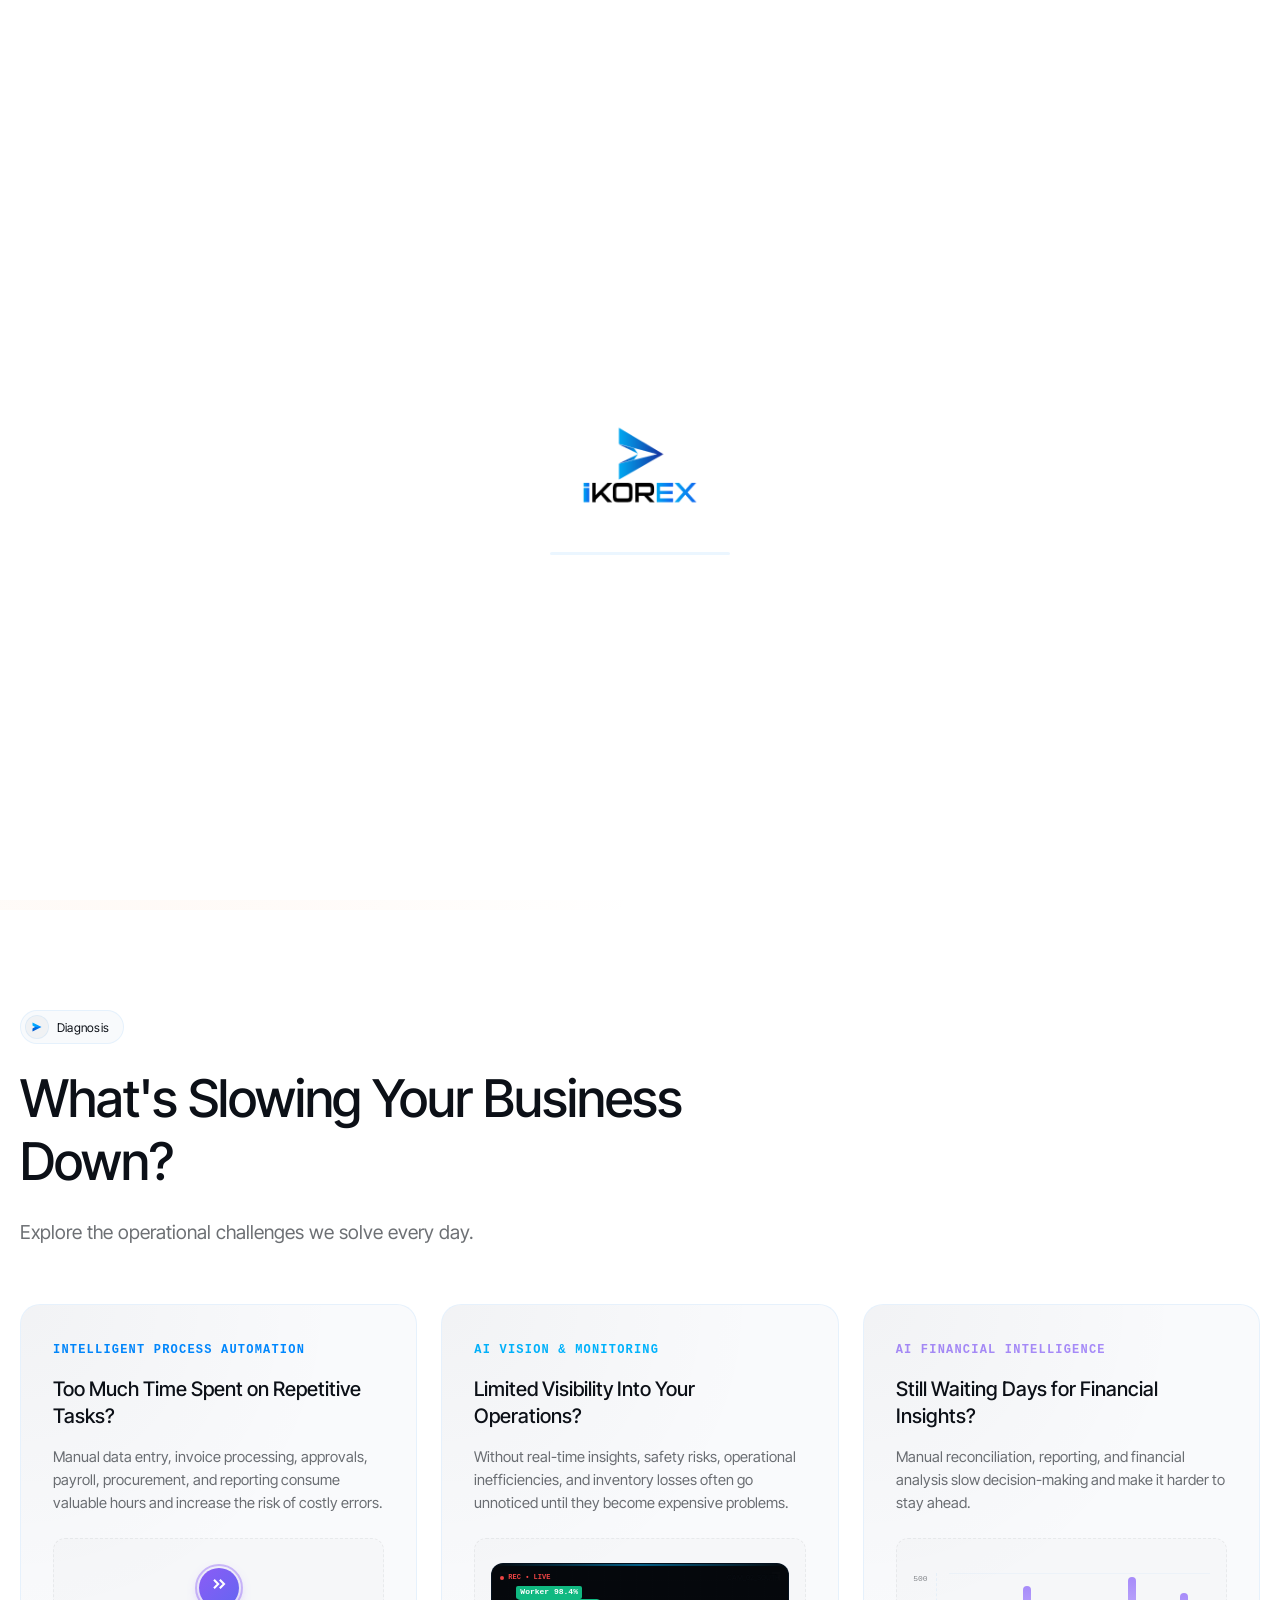
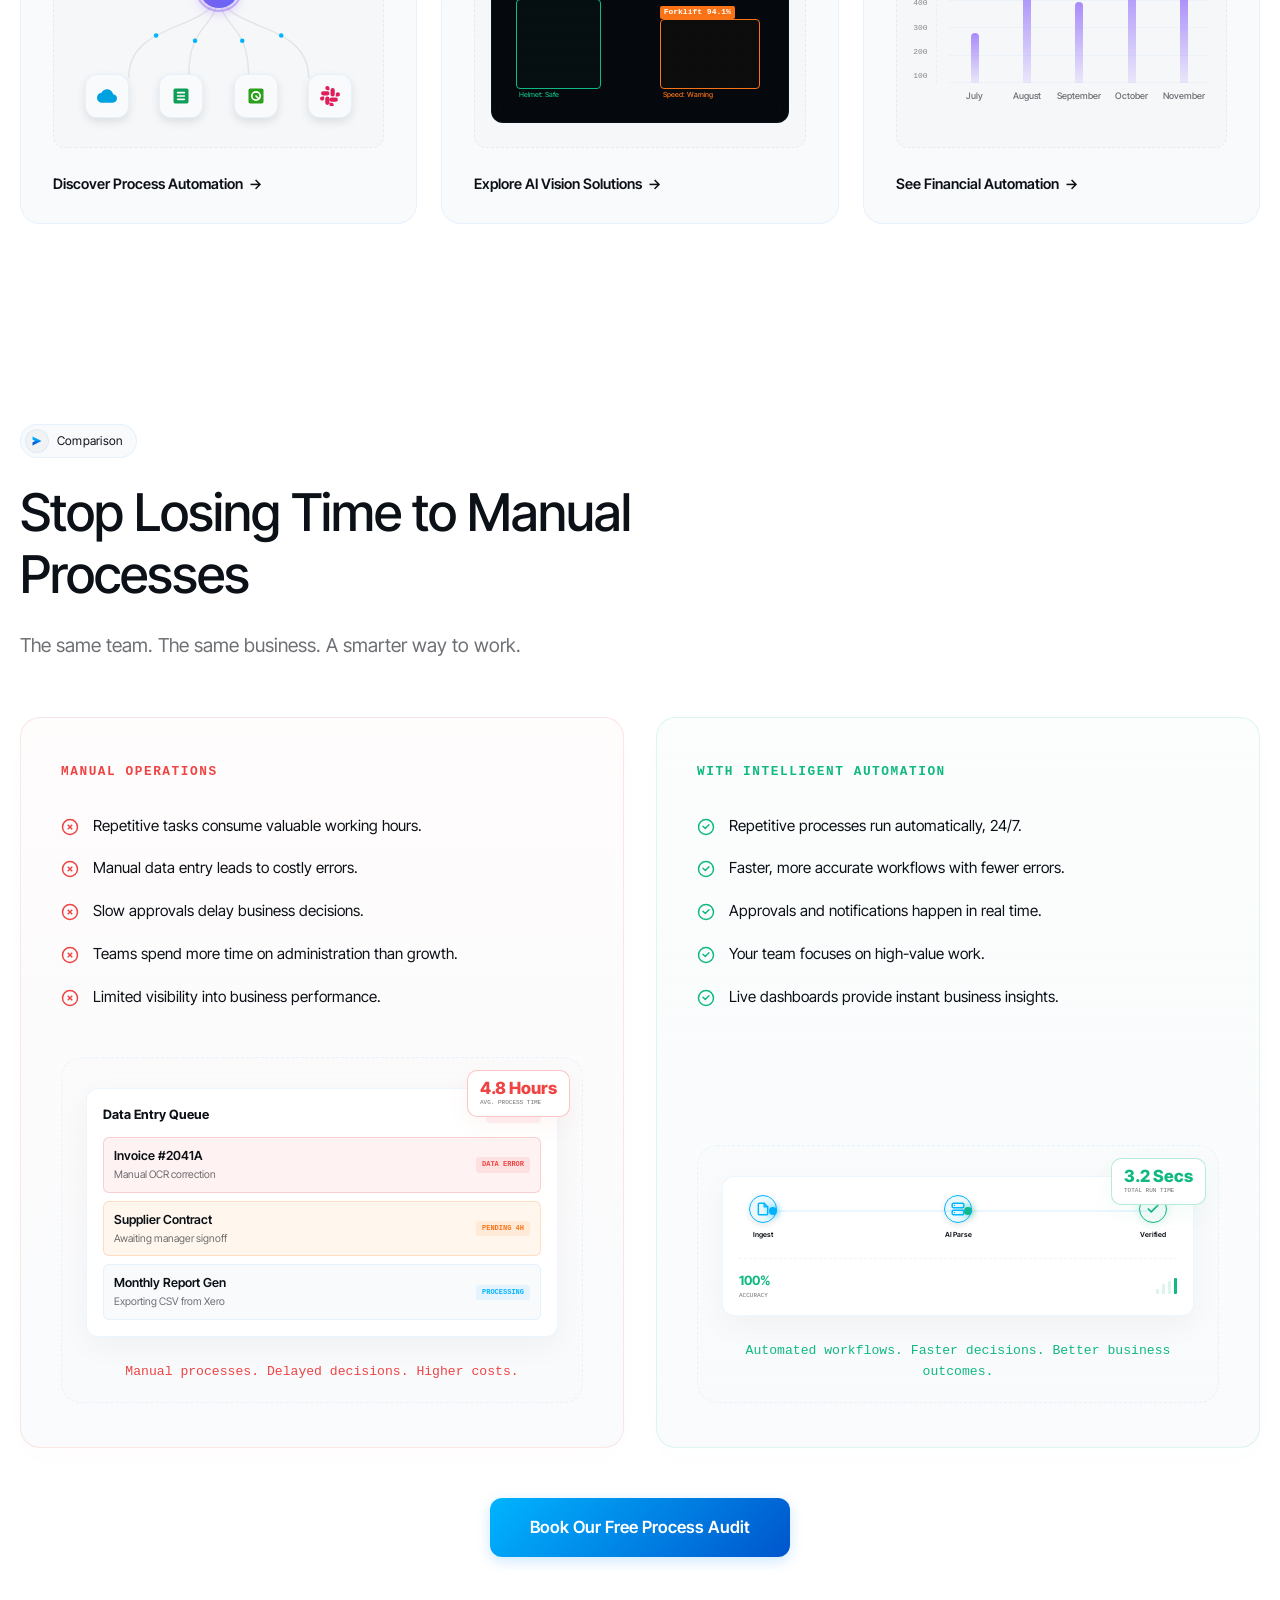
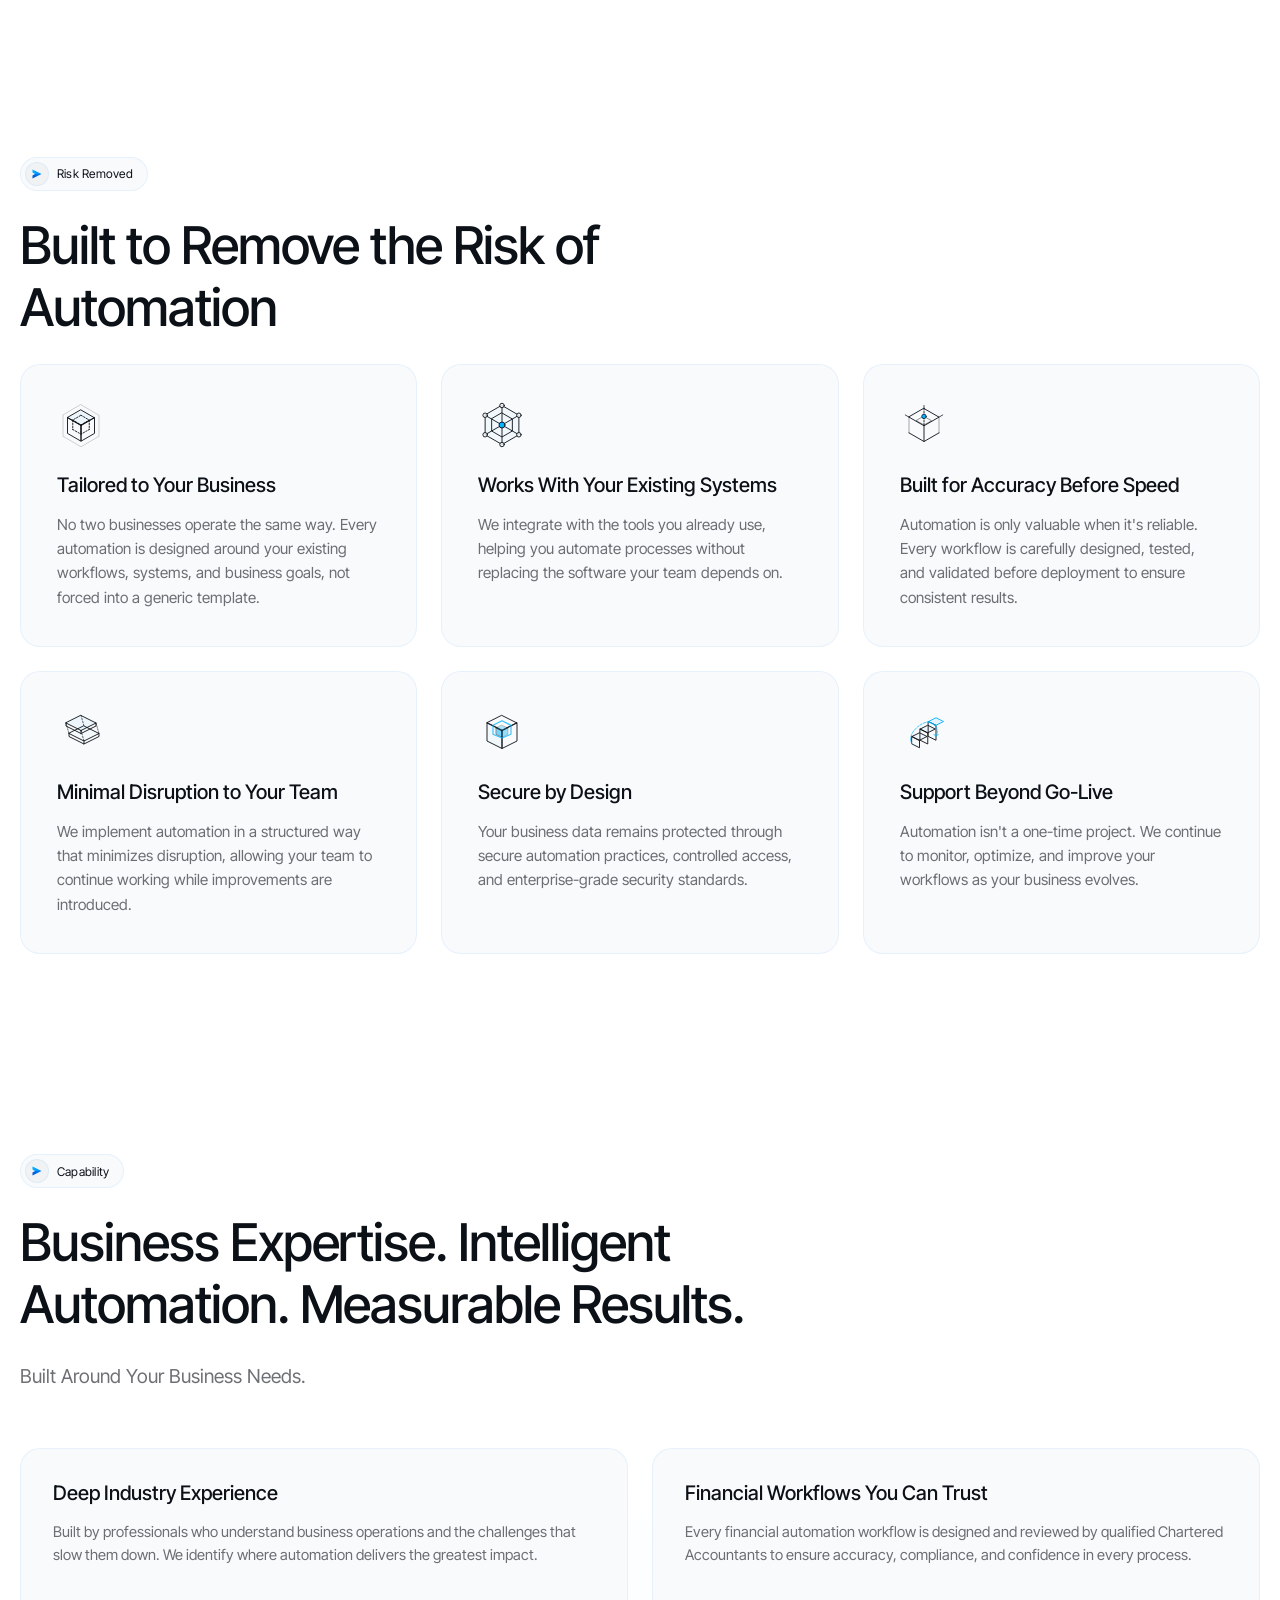
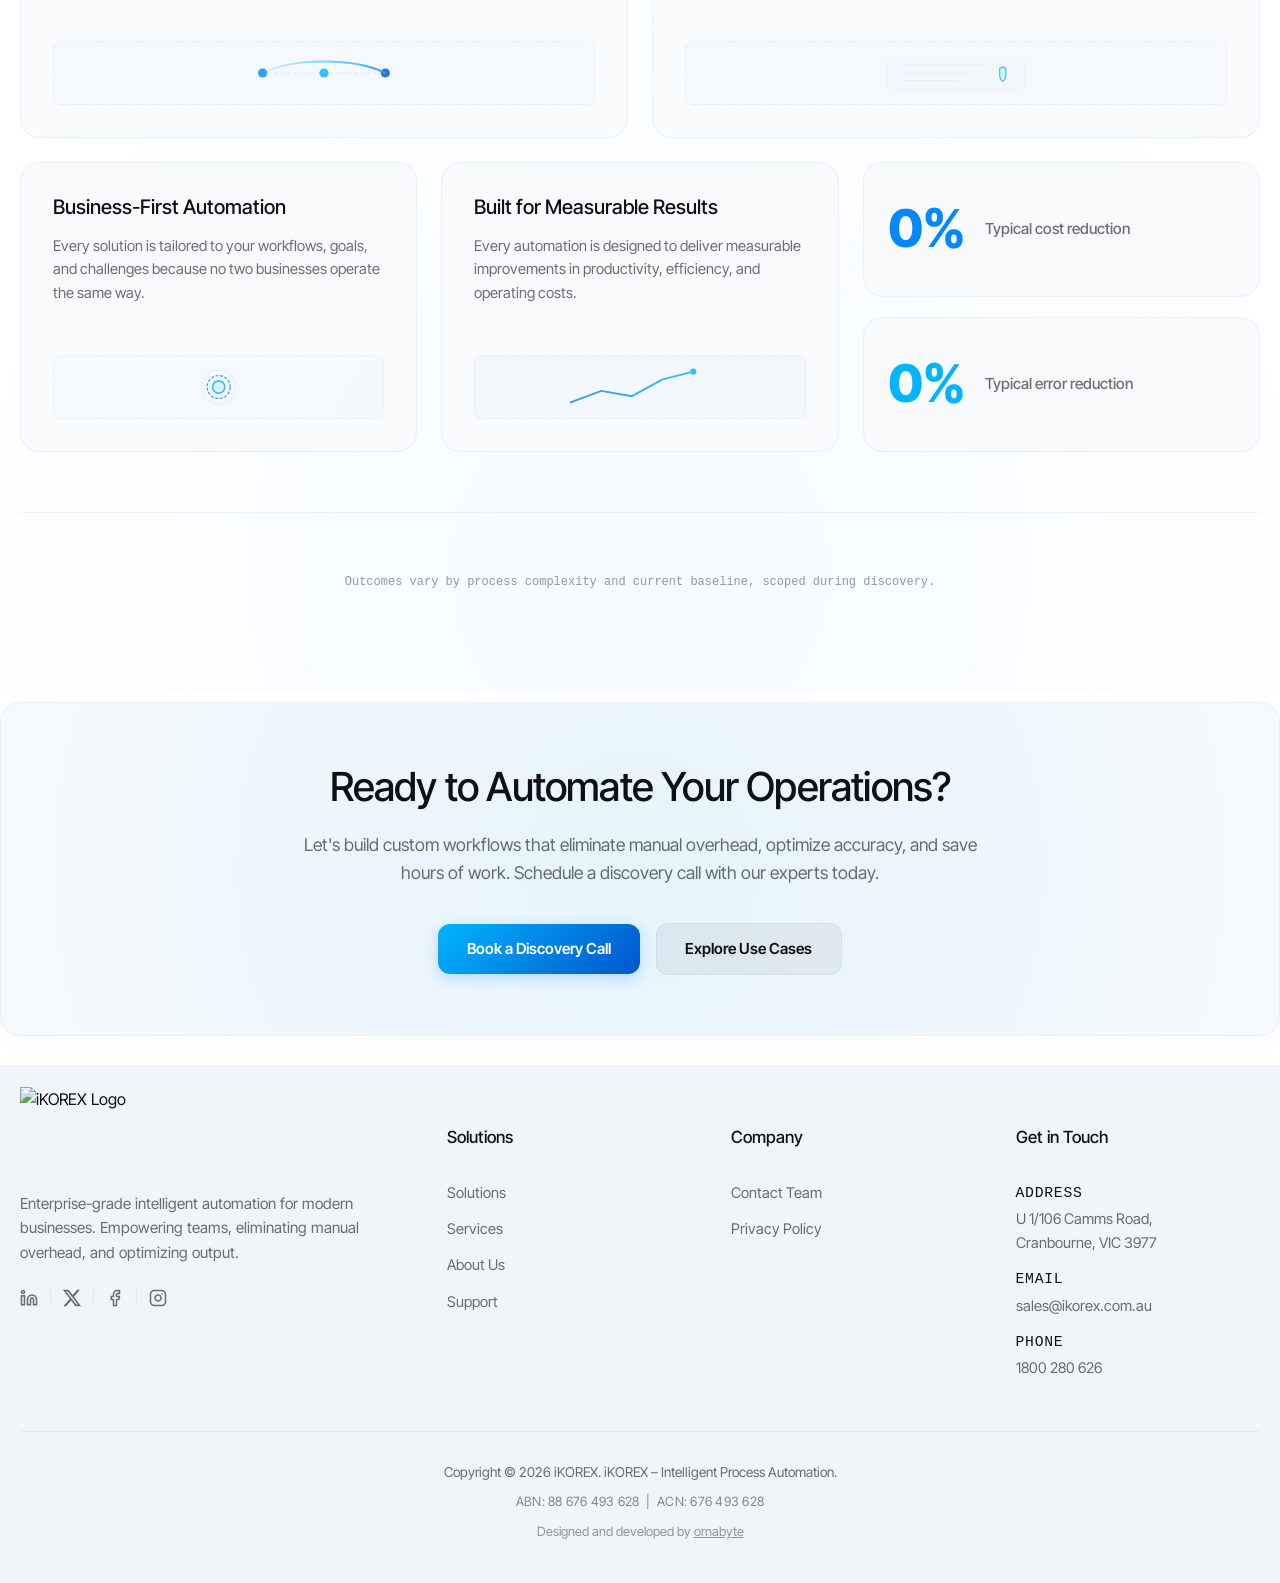
==== commit c31c1534: "social linkes added" ====
--- a/index.html
+++ b/index.html
@@ -916,7 +916,7 @@
         <p class="brand-desc">Enterprise-grade intelligent automation for modern businesses. Empowering teams,
           eliminating manual overhead, and optimizing output.</p>
         <div class="footer-socials">
-          <a href="#" class="social-link" aria-label="LinkedIn">
+          <a href="https://www.linkedin.com/company/ikorex/" class="social-link" target="_blank" rel="noopener noreferrer" aria-label="LinkedIn">
             <svg viewBox="0 0 24 24" width="18" height="18" fill="none" stroke="currentColor" stroke-width="2"
               stroke-linecap="round" stroke-linejoin="round">
               <path d="M16 8a6 6 0 0 1 6 6v7h-4v-7a2 2 0 0 0-2-2 2 2 0 0 0-2 2v7h-4v-7a6 6 0 0 1 6-6z"></path>
@@ -925,23 +925,22 @@
             </svg>
           </a>
           <div class="social-divider"></div>
-          <a href="#" class="social-link" aria-label="Twitter">
-            <svg viewBox="0 0 24 24" width="18" height="18" fill="none" stroke="currentColor" stroke-width="2"
-              stroke-linecap="round" stroke-linejoin="round">
+          <a href="#" class="social-link" aria-label="X">
+            <svg viewBox="0 0 16 16" width="18" height="18" fill="currentColor">
               <path
-                d="M23 3a10.9 10.9 0 0 1-3.14 1.53 4.48 4.48 0 0 0-7.86 3v1A10.66 10.66 0 0 1 3 4s-4 9 5 13a11.64 11.64 0 0 1-7 2c9 5 20 0 20-11.5a4.5 4.5 0 0 0-.08-.83A7.72 7.72 0 0 0 23 3z">
+                d="M12.6.75h2.454l-5.36 6.142L16 15.25h-4.937l-3.867-5.07-4.425 5.07H.316l5.733-6.57L0 .75h5.063l3.495 4.633L12.601.75Zm-.86 13.028h1.36L4.323 2.145H2.865z">
               </path>
             </svg>
           </a>
           <div class="social-divider"></div>
-          <a href="#" class="social-link" aria-label="Facebook">
+          <a href="https://www.facebook.com/profile.php?id=61592559665178" class="social-link" target="_blank" rel="noopener noreferrer" aria-label="Facebook">
             <svg viewBox="0 0 24 24" width="18" height="18" fill="none" stroke="currentColor" stroke-width="2"
               stroke-linecap="round" stroke-linejoin="round">
               <path d="M18 2h-3a5 5 0 0 0-5 5v3H7v4h3v8h4v-8h3l1-4h-4V7a1 1 0 0 1 1-1h3z"></path>
             </svg>
           </a>
           <div class="social-divider"></div>
-          <a href="#" class="social-link" aria-label="Instagram">
+          <a href="https://www.instagram.com/ikorex_automation/" class="social-link" target="_blank" rel="noopener noreferrer" aria-label="Instagram">
             <svg viewBox="0 0 24 24" width="18" height="18" fill="none" stroke="currentColor" stroke-width="2"
               stroke-linecap="round" stroke-linejoin="round">
               <rect x="2" y="2" width="20" height="20" rx="5" ry="5"></rect>
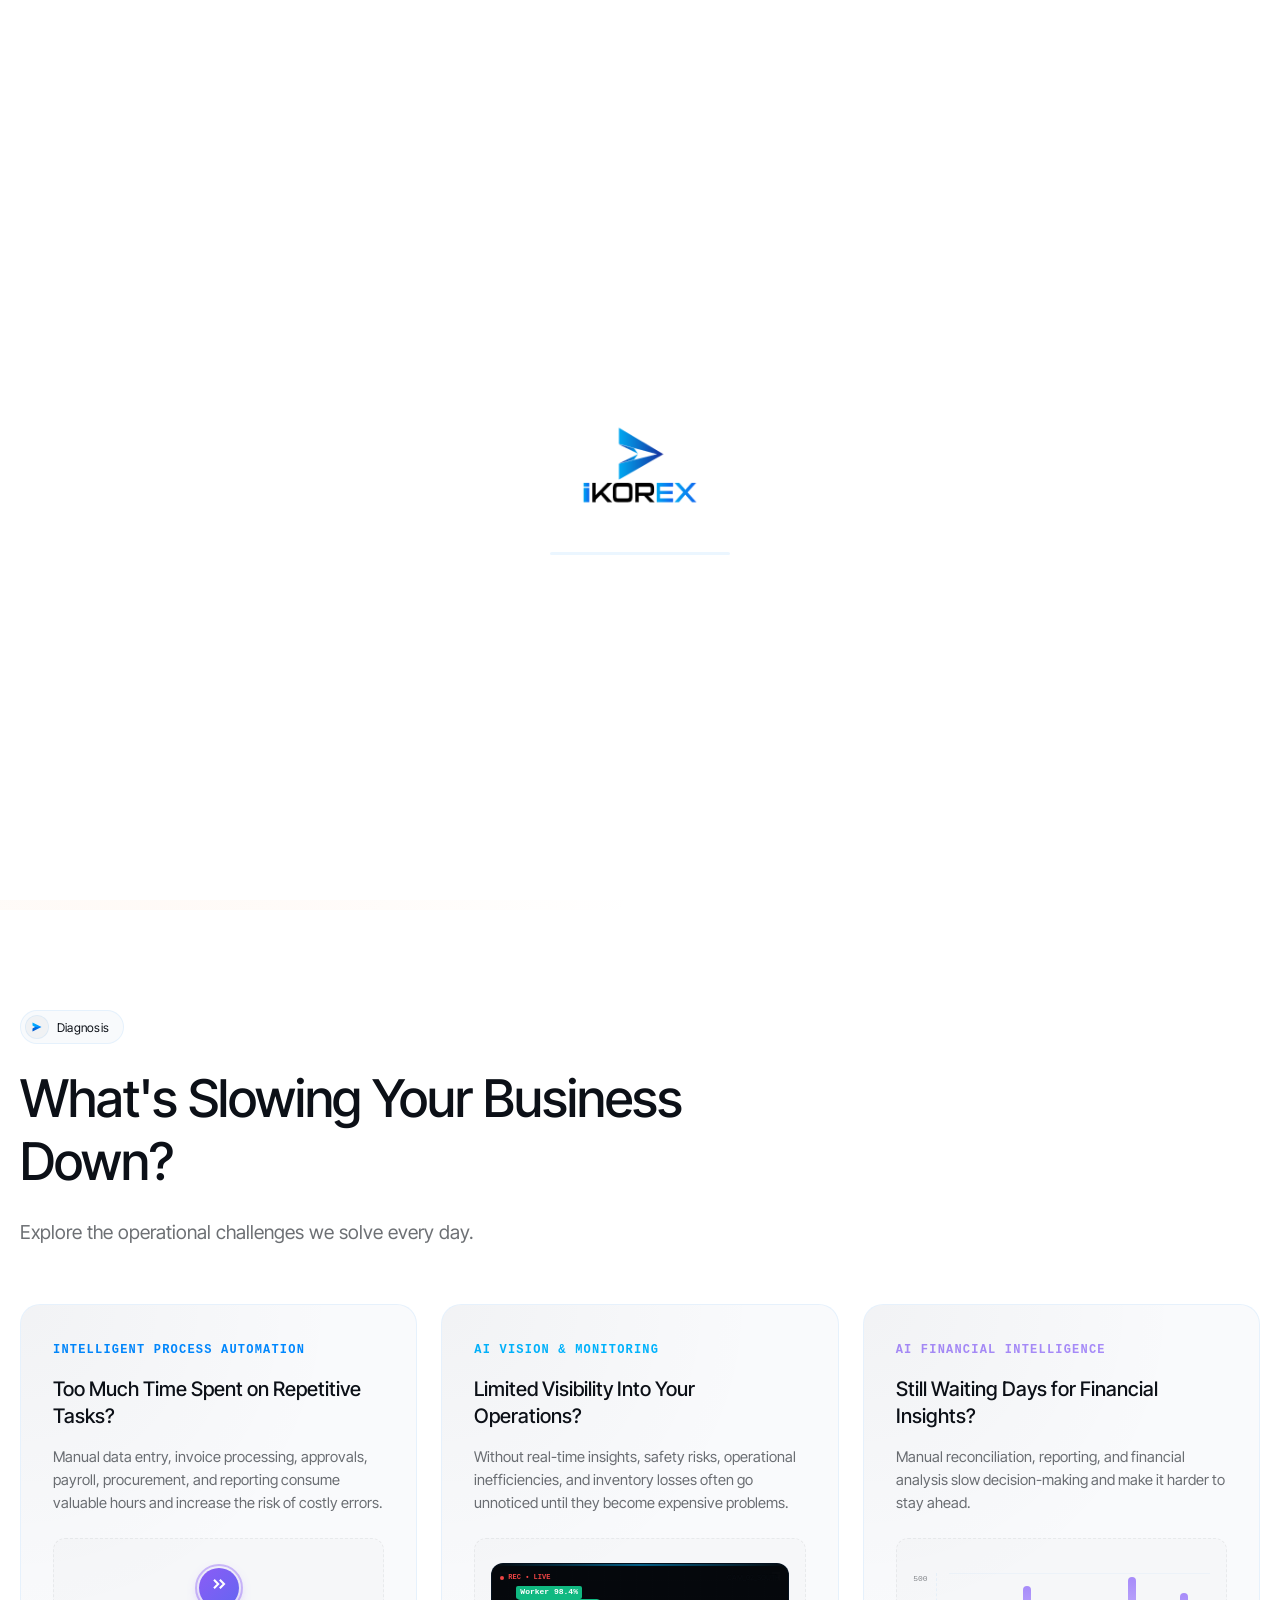
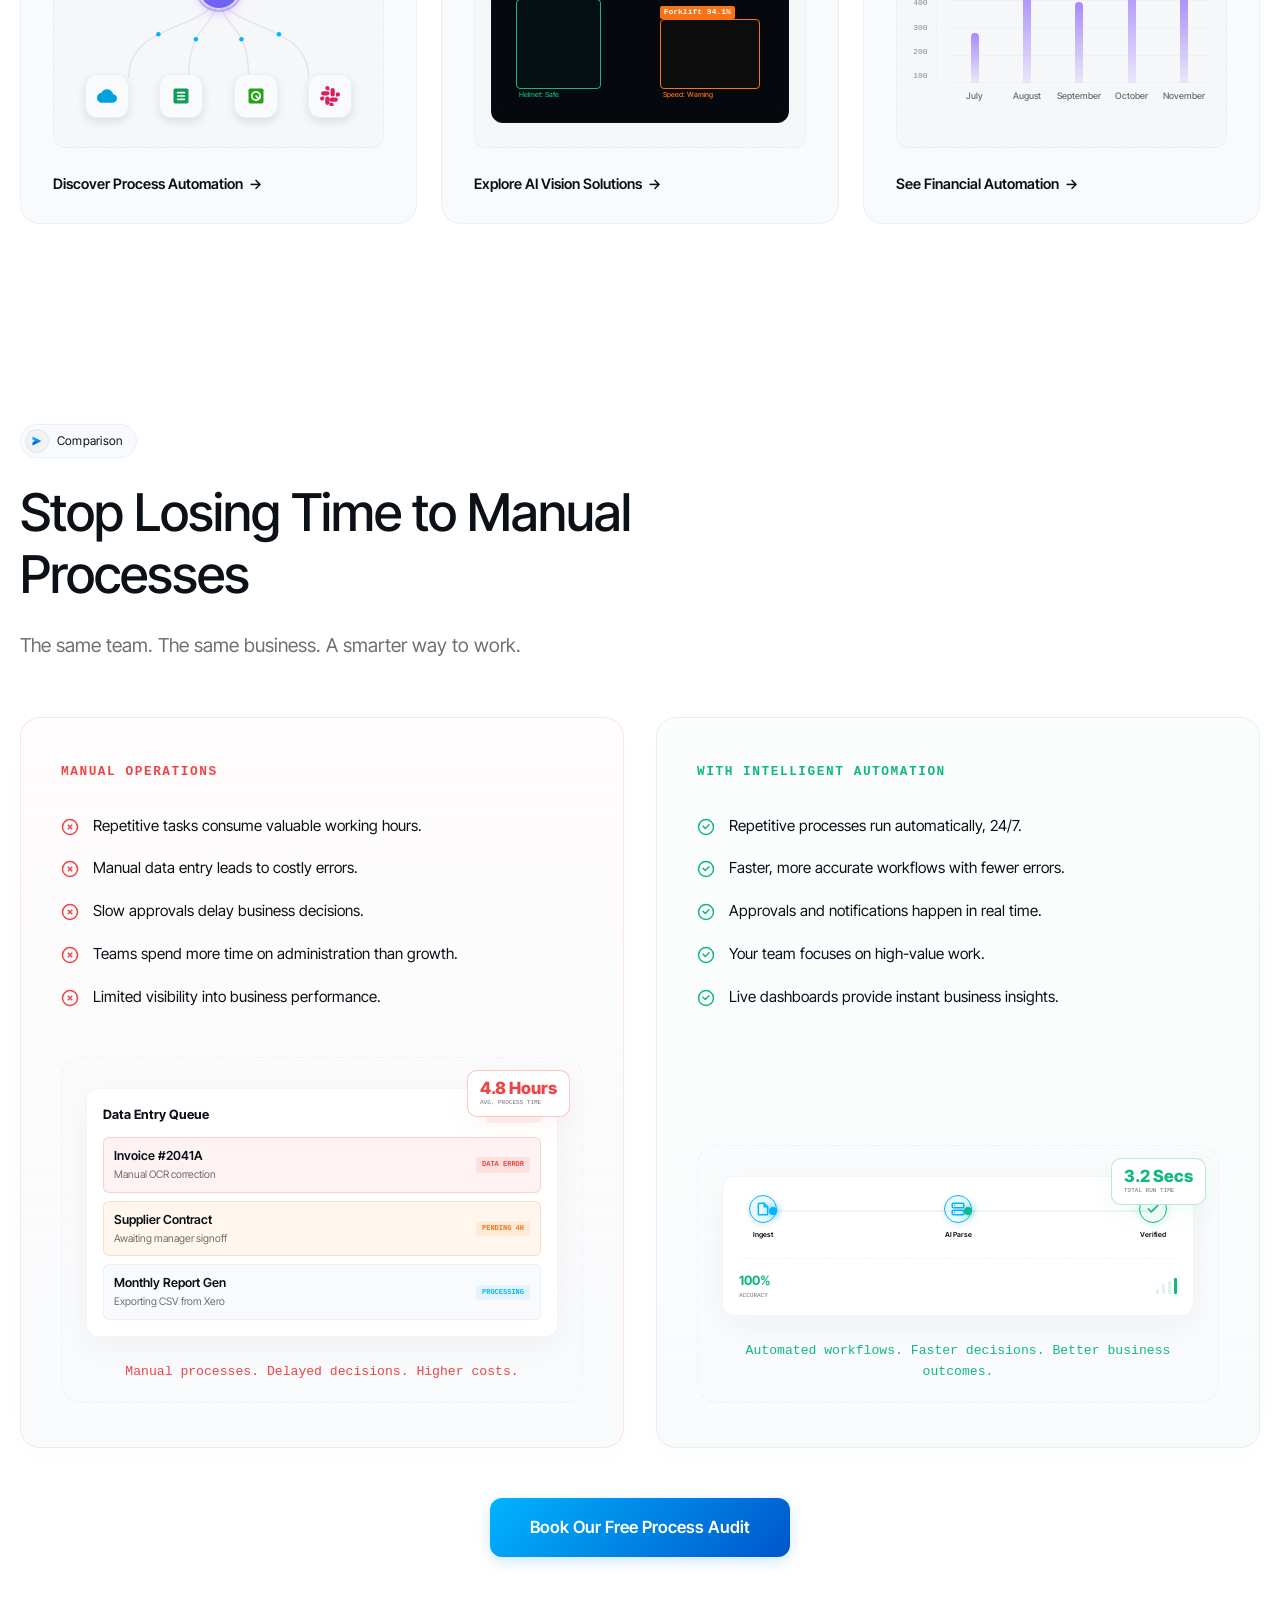
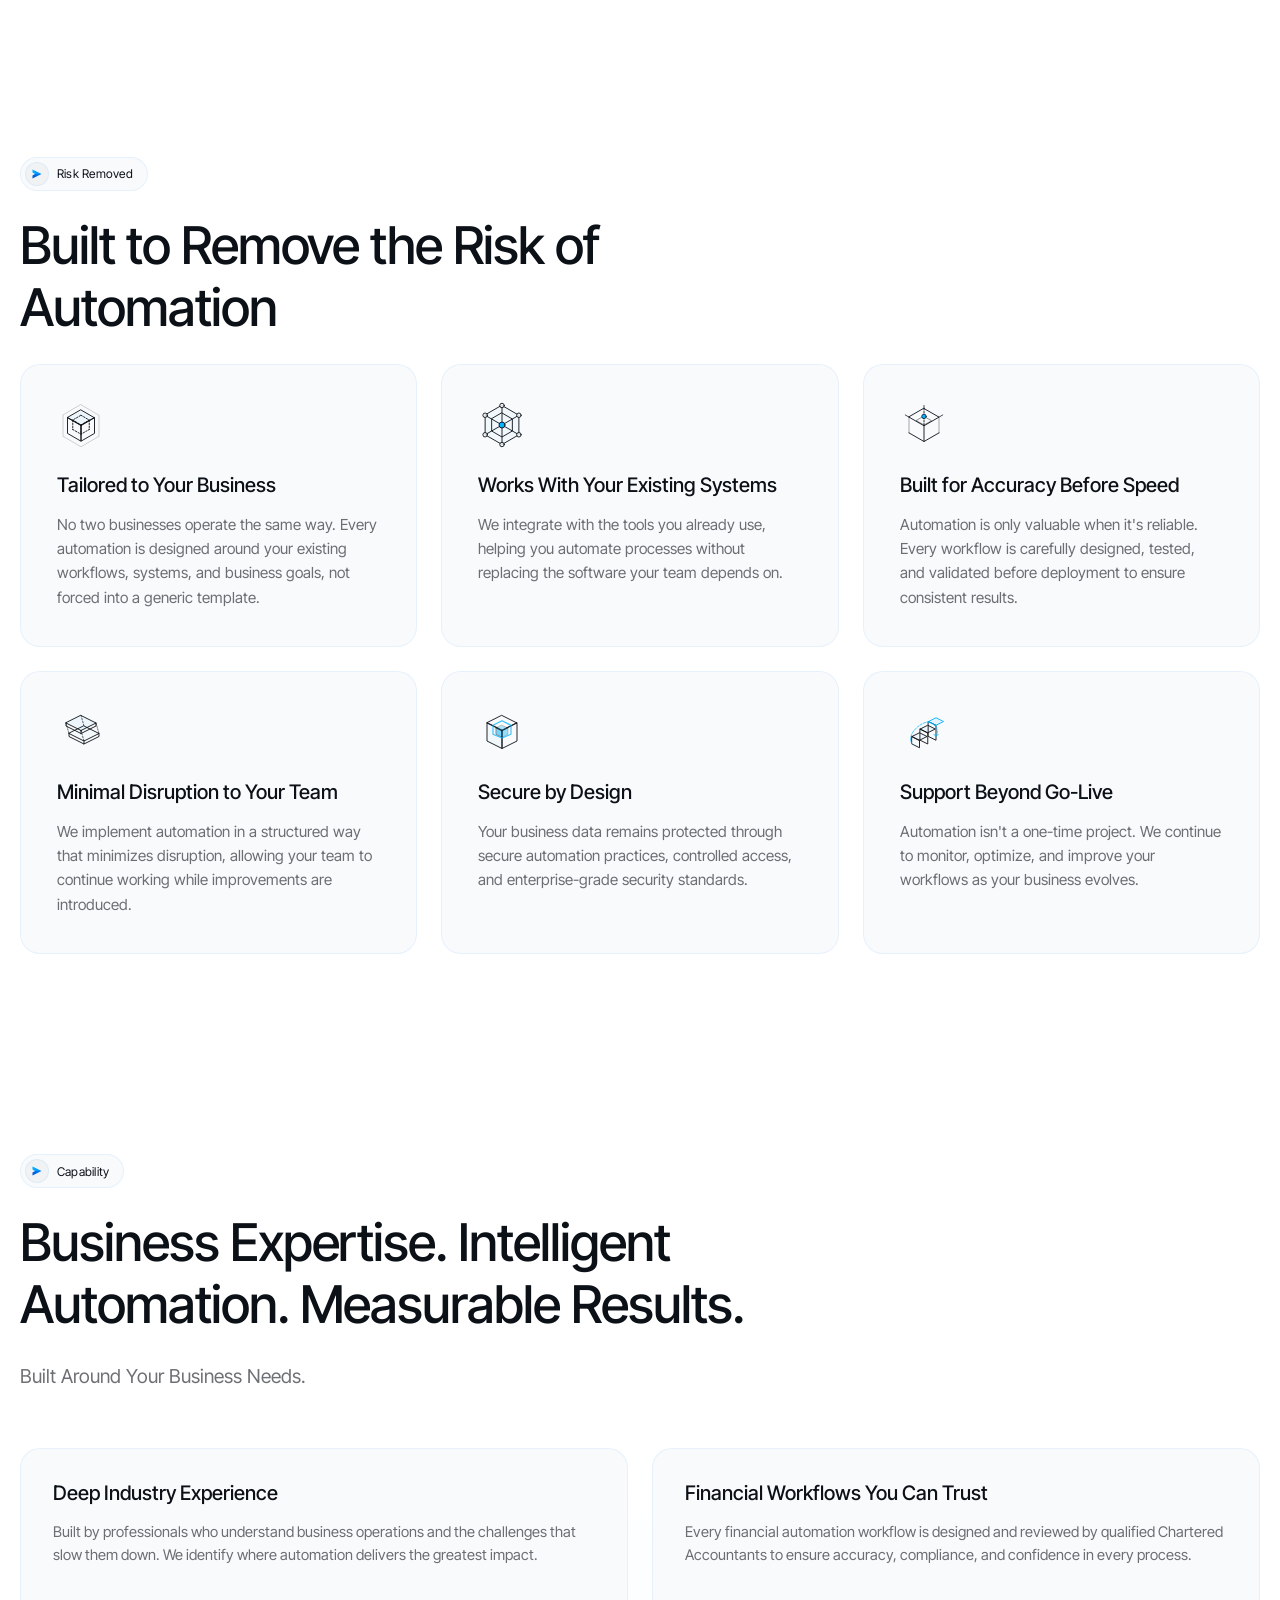
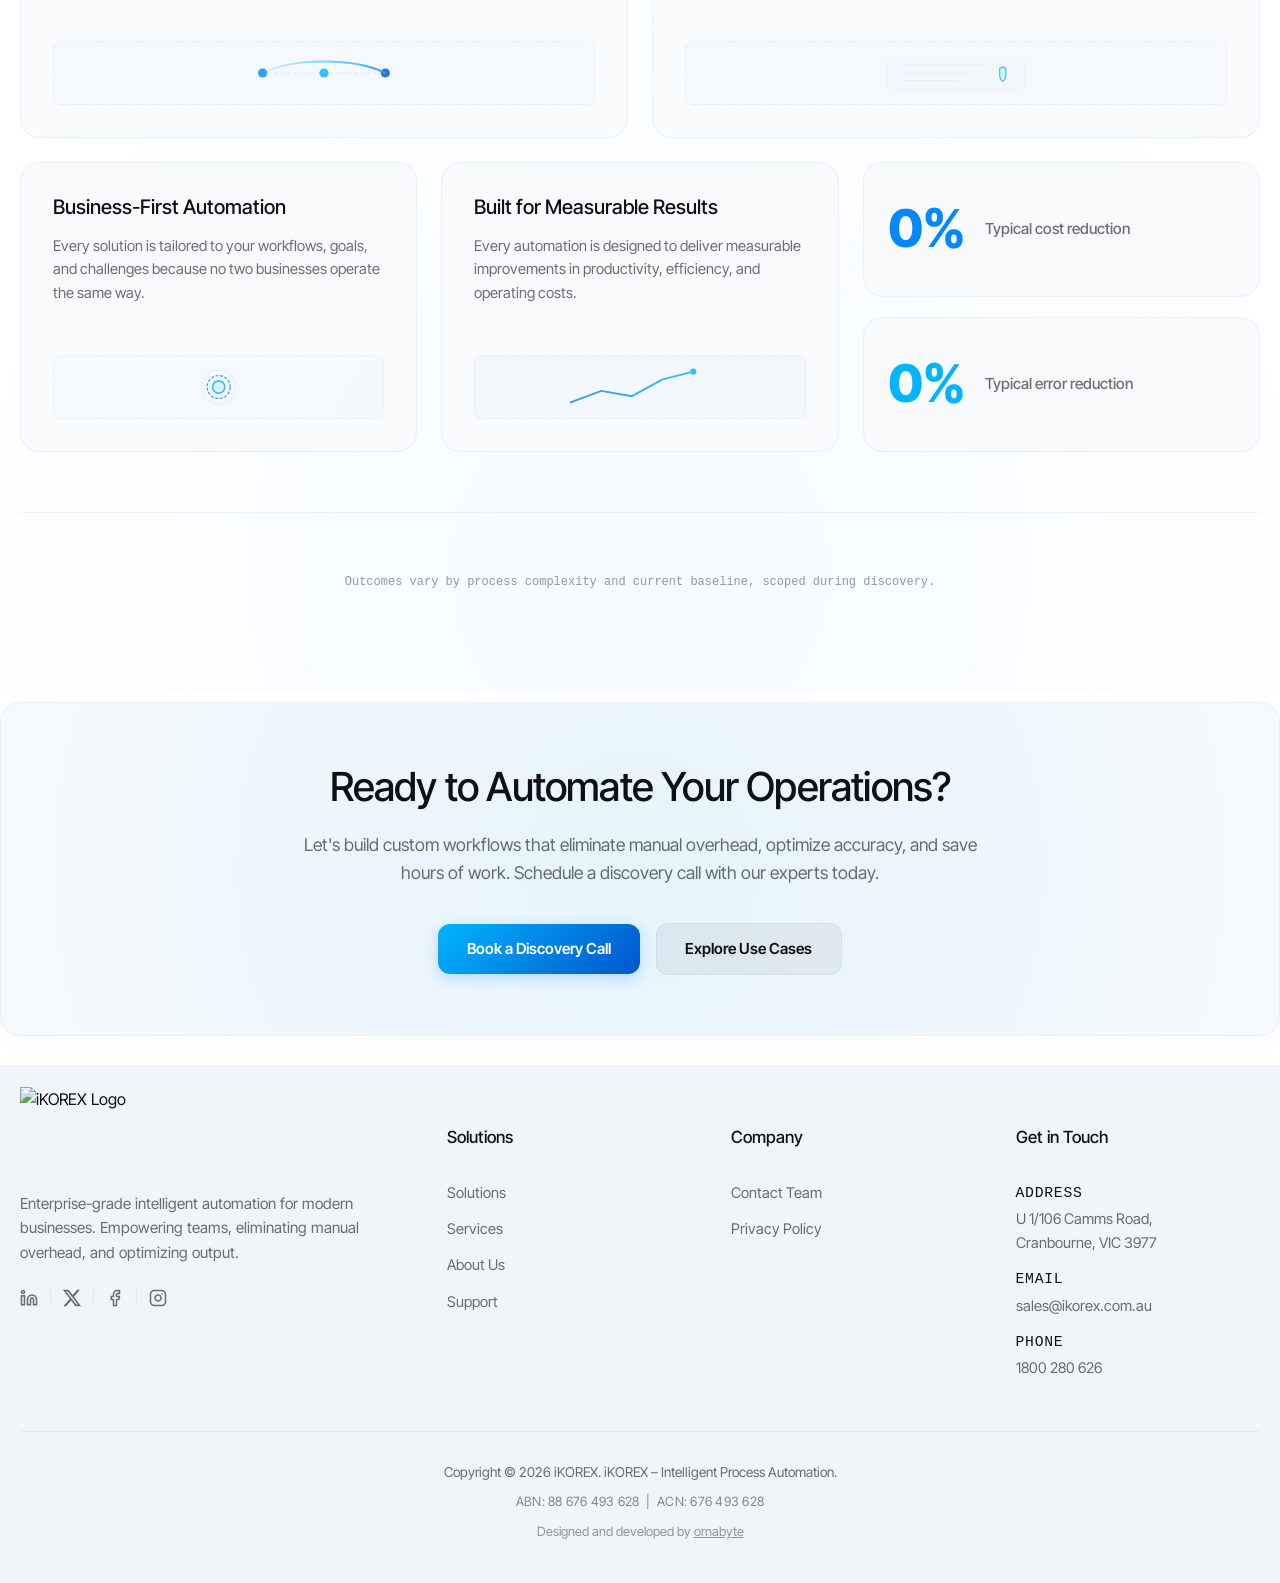
==== commit 6a6cb5af: "Contact form updated" ====
--- a/index.html
+++ b/index.html
@@ -56,7 +56,7 @@
         <a href="about.html">About</a>
         <a href="contact.html">Contact</a>
         <div class="mobile-cta">
-          <a href="#get-started" class="btn btn-primary btn-sm">Start Trial</a>
+          <a href="contact.html" class="btn btn-primary btn-sm">Start Trial</a>
         </div>
       </nav>
       <div class="nav-cta">
@@ -78,7 +78,7 @@
             <path d="M21 12.79A9 9 0 1 1 11.21 3 7 7 0 0 0 21 12.79z"></path>
           </svg>
         </button>
-        <a href="#get-started" class="btn btn-primary btn-sm">Start Trial</a>
+        <a href="contact.html" class="btn btn-primary btn-sm">Start Trial</a>
       </div>
 
       <!-- Mobile menu trigger -->
@@ -145,7 +145,7 @@
         </ul>
 
         <div class="hero-actions">
-          <a href="#comparison" class="btn btn-primary">Start My 30-Day Free Trial</a>
+          <a href="contact.html" class="btn btn-primary">Start My 30-Day Free Trial</a>
           <a href="tel:1800280626" class="btn btn-outline"><svg viewBox="0 0 24 24" width="16" height="16" fill="none"
               stroke="currentColor" stroke-width="2.5" stroke-linecap="round" stroke-linejoin="round"
               style="margin-right: 8px;">
@@ -616,7 +616,7 @@
       </div>
 
       <div class="comparison-cta">
-        <a href="#hero" class="btn btn-large btn-orange">Book Our Free Process Audit</a>
+        <a href="contact.html" class="btn btn-large btn-orange">Book Our Free Process Audit</a>
       </div>
     </div>
   </section>
--- a/style.css
+++ b/style.css
@@ -3328,7 +3328,6 @@
 }
 
 .form-notification.success {
-  display: flex;
   background: var(--accent-green-bg);
   border: 1px solid rgba(16, 185, 129, 0.2);
   color: var(--accent-green);
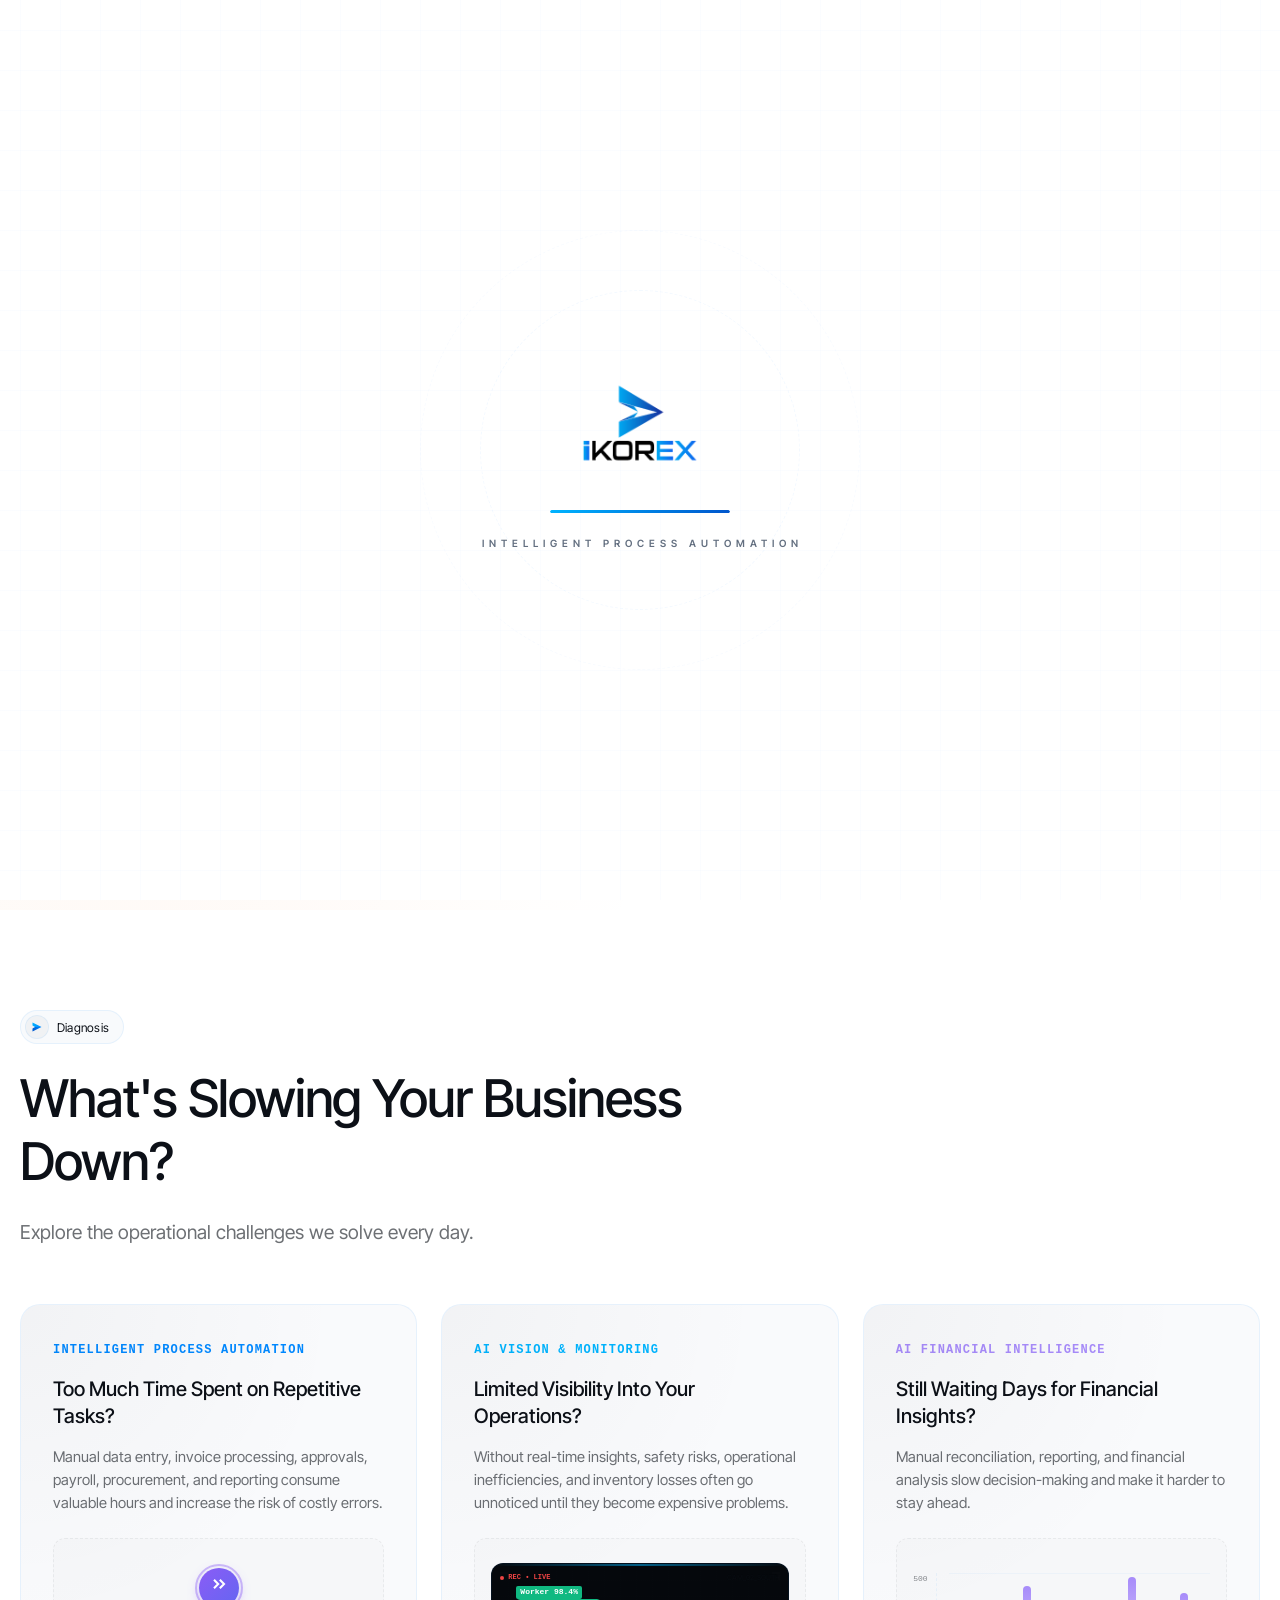
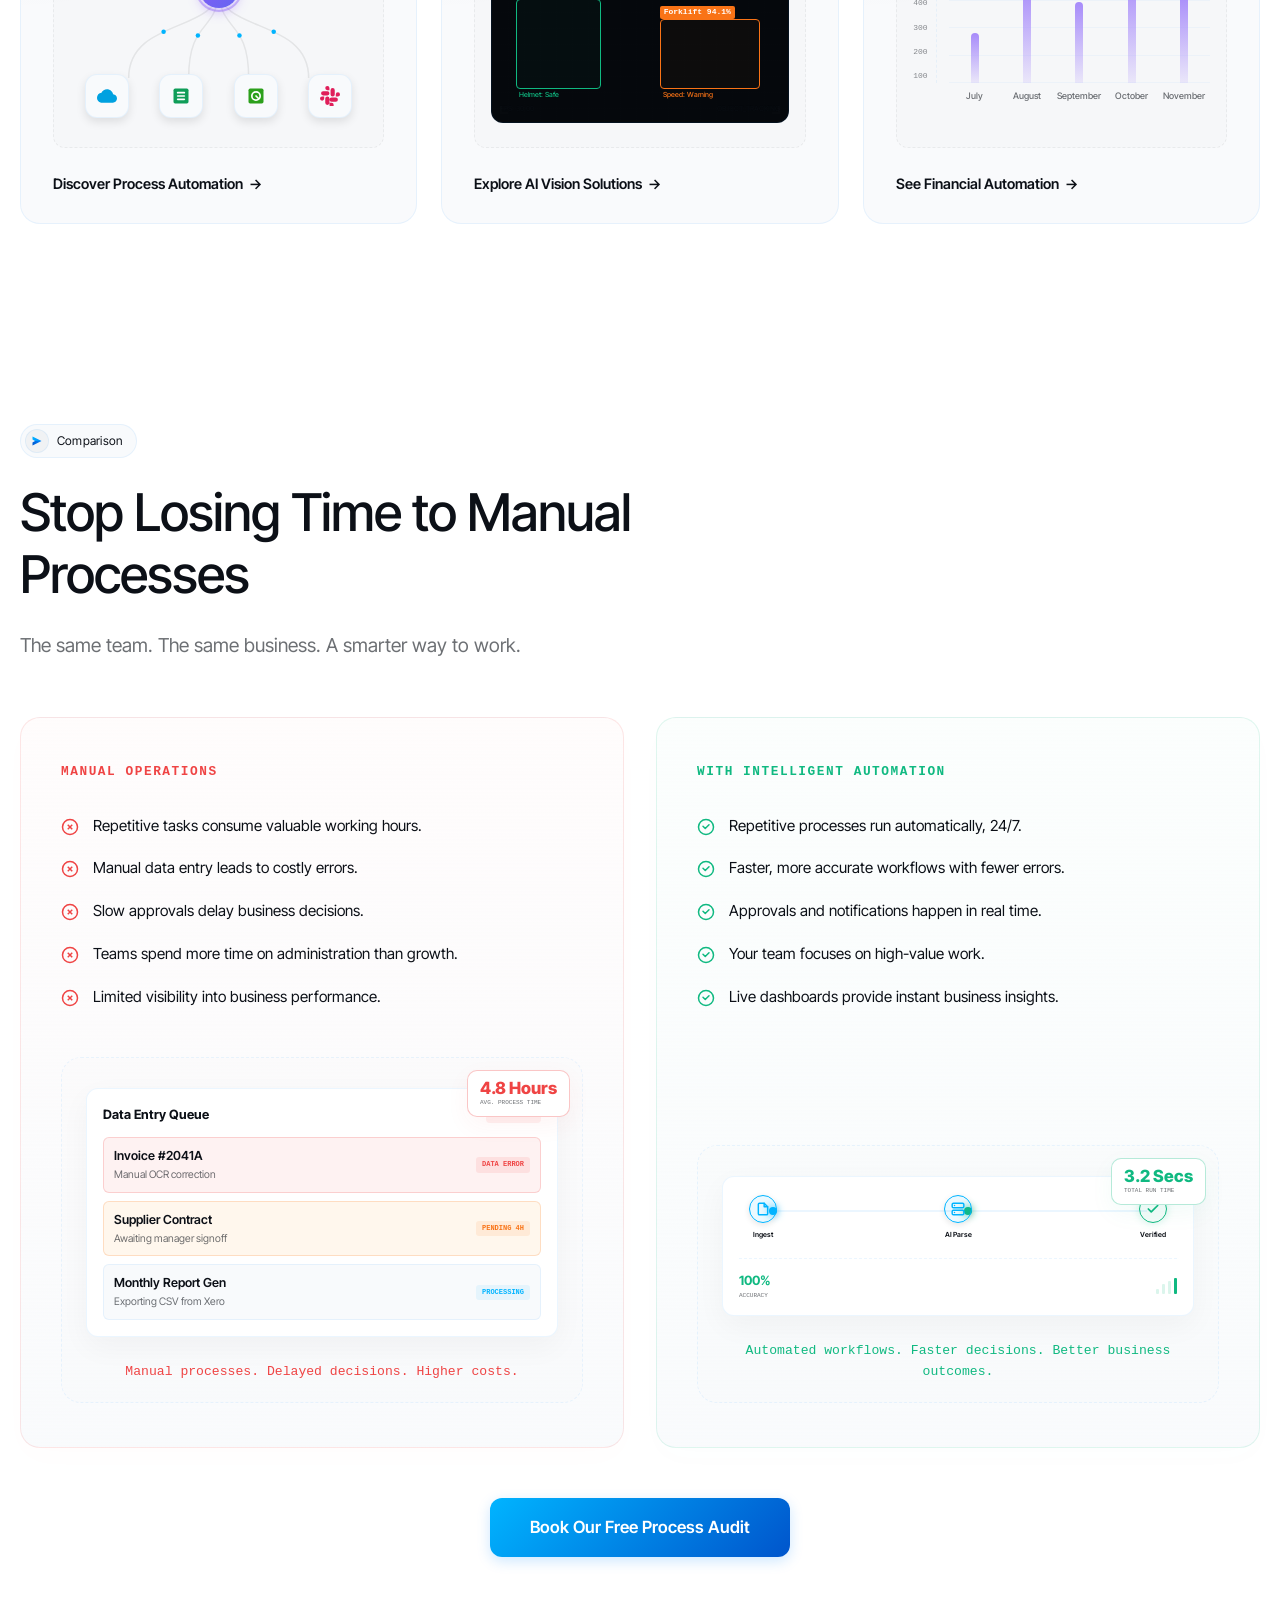
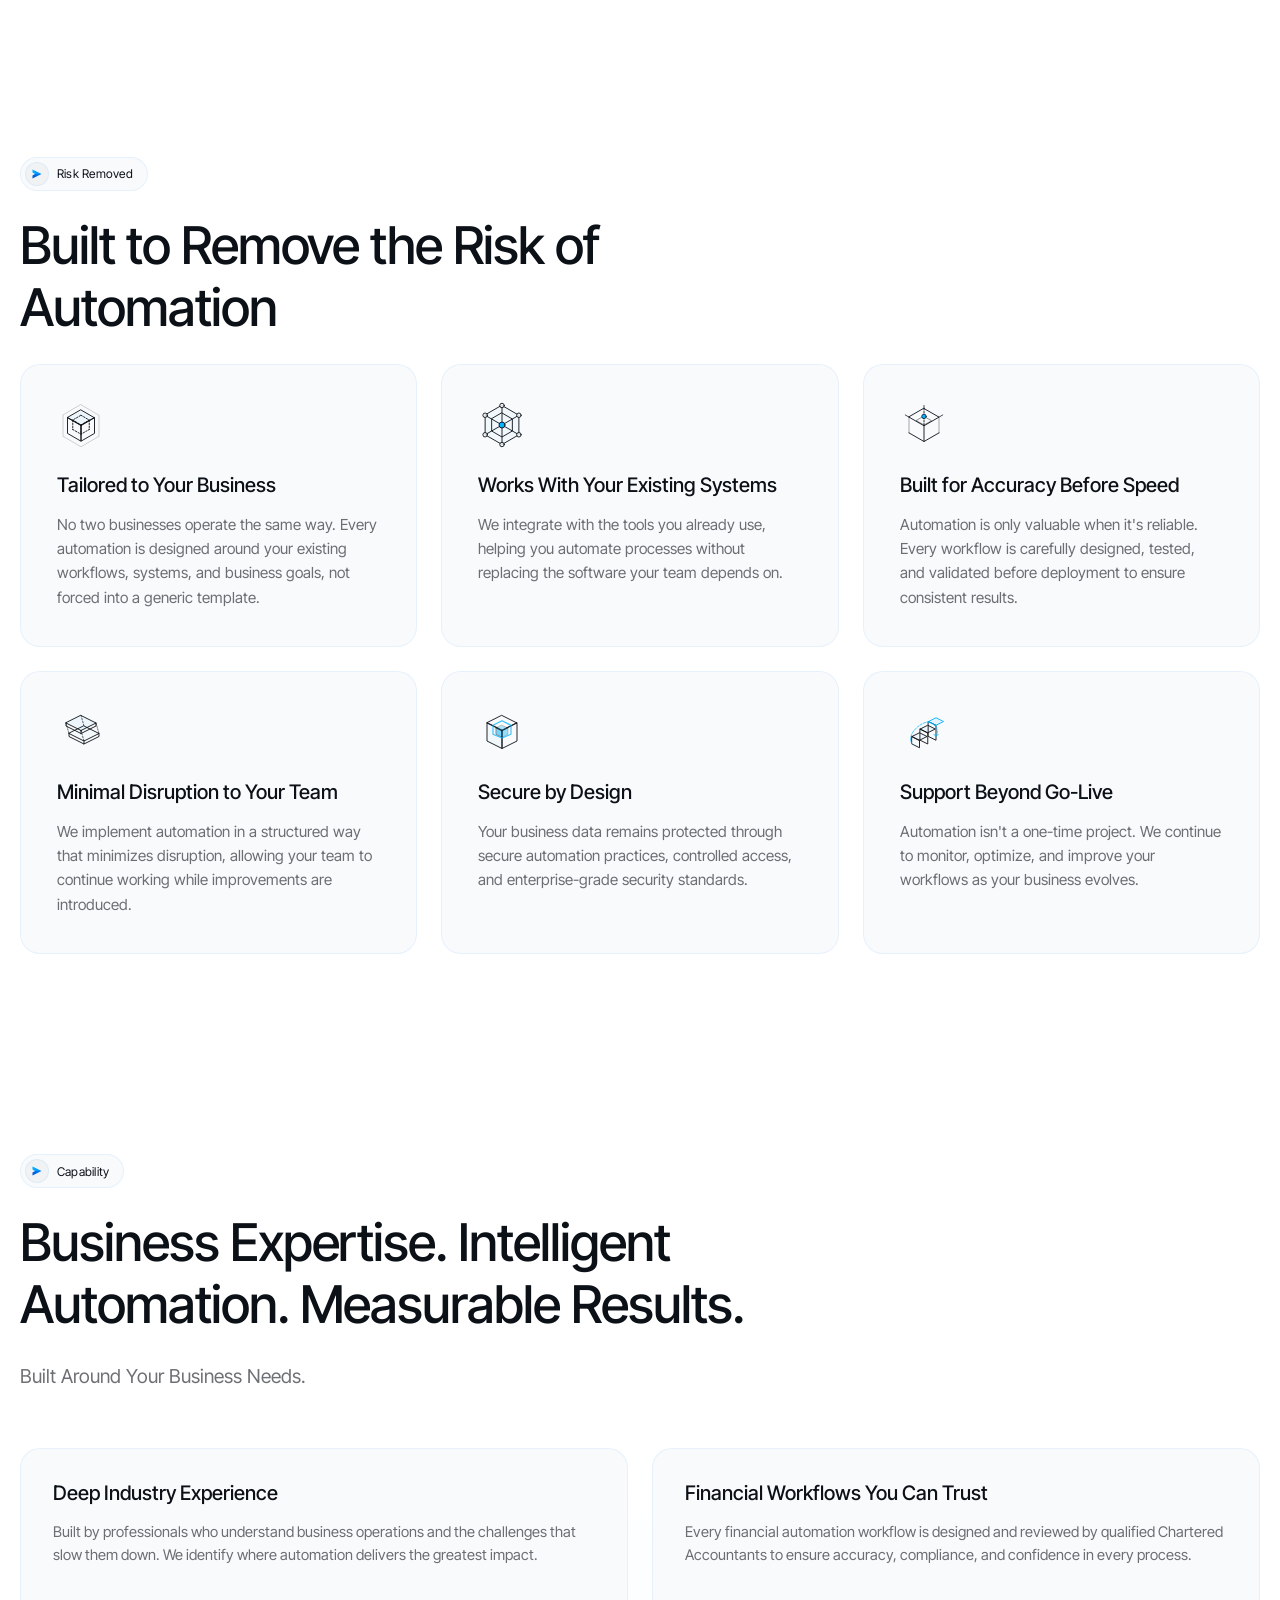
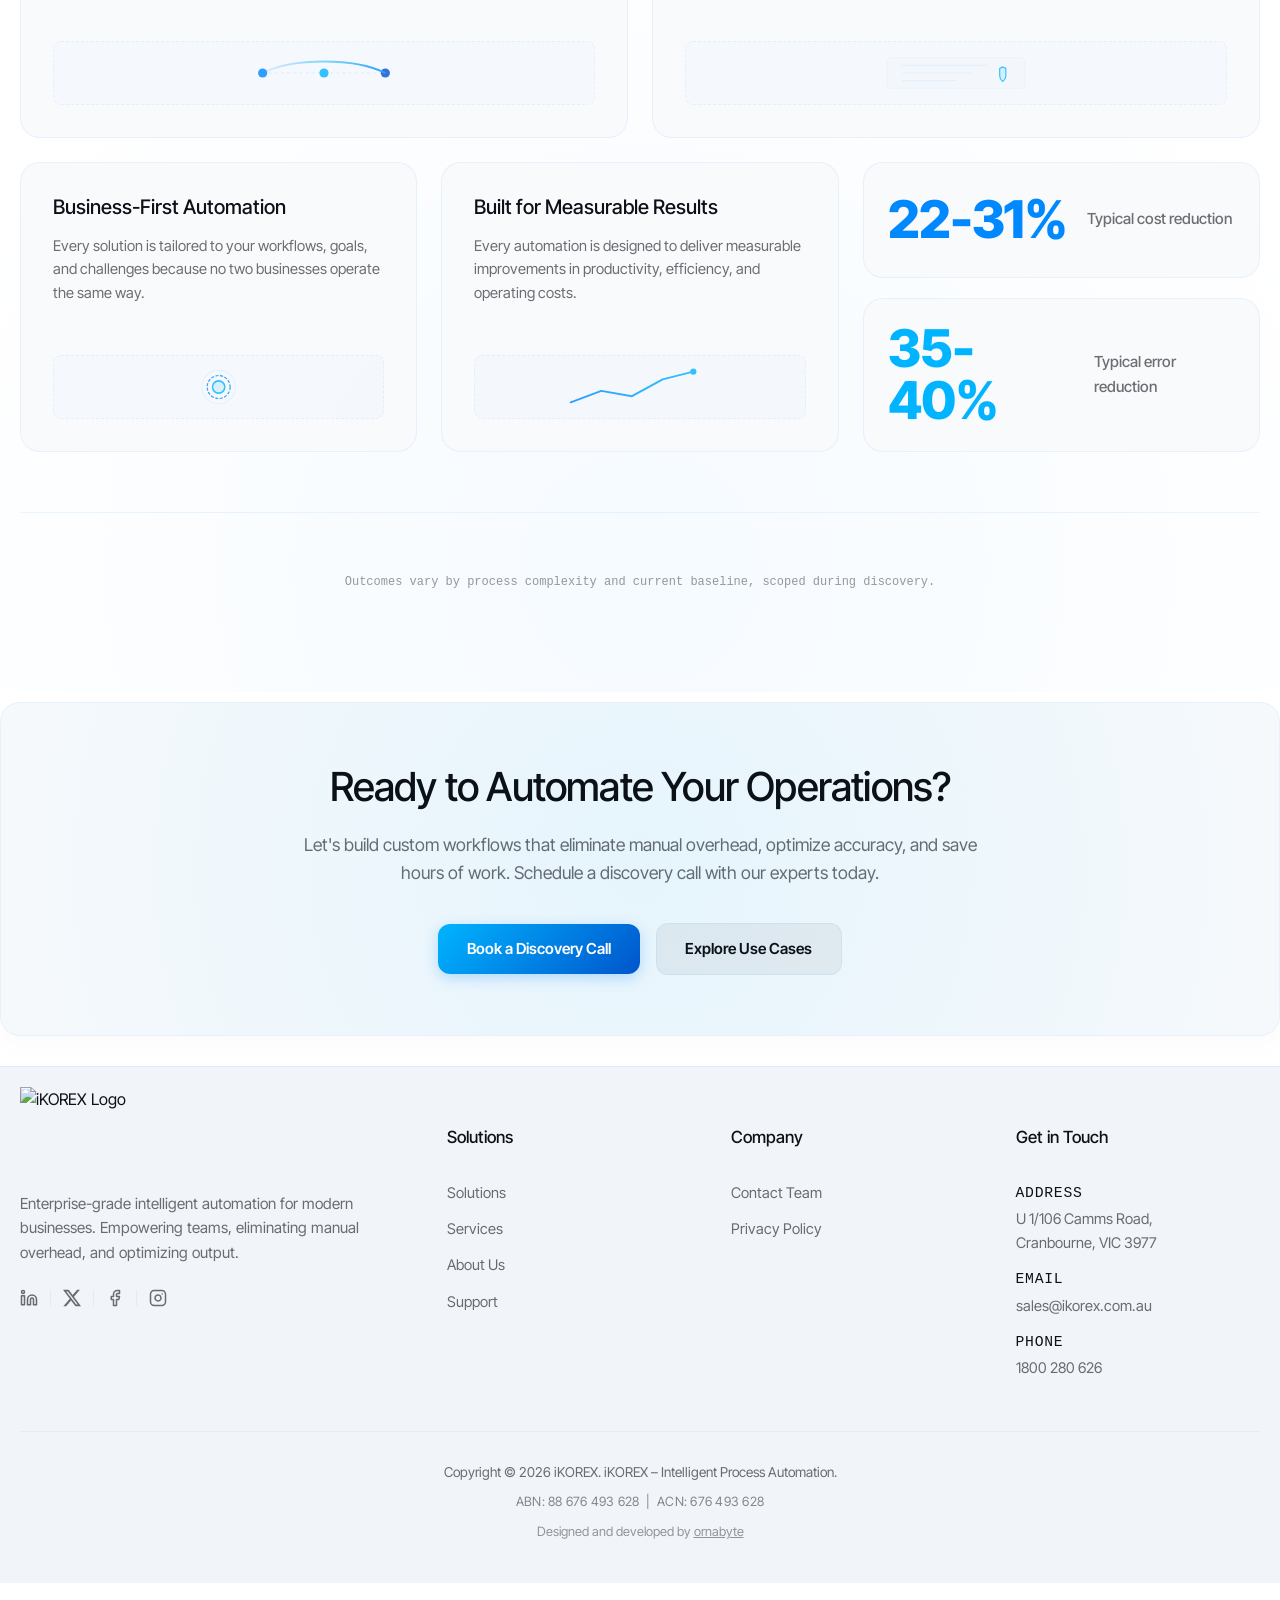
==== commit 5e0136e8: "Changes updated 10/8/26" ====
--- a/index.html
+++ b/index.html
@@ -35,11 +35,17 @@
 
   <!-- Preloader -->
   <div id="preloader">
+    <div class="preloader-grid"></div>
+    <div class="preloader-orbit orbit-inner"></div>
+    <div class="preloader-orbit orbit-outer"></div>
     <div class="loader-content">
-      <img src="logo_stacked.png" alt="iKOREX Logo" class="loader-logo-img">
+      <div class="loader-logo-container">
+        <img src="logo_stacked.png" alt="iKOREX Logo" class="loader-logo-img">
+      </div>
       <div class="loader-progress-bar">
         <div class="loader-progress-line"></div>
       </div>
+      <div class="loader-subtitle">INTELLIGENT PROCESS AUTOMATION</div>
     </div>
   </div>
 
@@ -925,7 +931,7 @@
             </svg>
           </a>
           <div class="social-divider"></div>
-          <a href="#" class="social-link" aria-label="X">
+          <a href="https://x.com/ikorex_official" class="social-link" target="_blank" rel="noopener noreferrer" aria-label="X">
             <svg viewBox="0 0 16 16" width="18" height="18" fill="currentColor">
               <path
                 d="M12.6.75h2.454l-5.36 6.142L16 15.25h-4.937l-3.867-5.07-4.425 5.07H.316l5.733-6.57L0 .75h5.063l3.495 4.633L12.601.75Zm-.86 13.028h1.36L4.323 2.145H2.865z">
--- a/style.css
+++ b/style.css
@@ -30,6 +30,13 @@
   /* Brand Gradient */
   --brand-grad: linear-gradient(135deg, #00b4ff 0%, #0055cc 100%);
 
+  /* Preloader Theme-Aware Styling */
+  --preloader-grid: linear-gradient(rgba(0, 136, 255, 0.02) 1px, transparent 1px),
+                    linear-gradient(90deg, rgba(0, 136, 255, 0.02) 1px, transparent 1px);
+  --preloader-orbit-color: rgba(0, 136, 255, 0.05);
+  --preloader-subtitle-color: #475569;
+  --preloader-status-color: #0088ff;
+
   /* Fonts */
   --font-sans: "Inter Tight", ui-sans-serif, system-ui, sans-serif, "Apple Color Emoji", "Segoe UI Emoji", "Segoe UI Symbol", "Noto Color Emoji";
   --font-mono: ui-monospace, SFMono-Regular, Menlo, Monaco, Consolas, "Liberation Mono", "Courier New", monospace;
@@ -87,6 +94,13 @@
   --border-console-row: rgba(255, 255, 255, 0.03);
   --btn-sec-bg: rgba(255, 255, 255, 0.05);
   --brand-grad: linear-gradient(135deg, #00b4ff 0%, #0055cc 100%);
+
+  /* Preloader Theme-Aware Styling - Dark Theme Override */
+  --preloader-grid: linear-gradient(rgba(0, 180, 255, 0.02) 1px, transparent 1px),
+                    linear-gradient(90deg, rgba(0, 180, 255, 0.02) 1px, transparent 1px);
+  --preloader-orbit-color: rgba(0, 180, 255, 0.08);
+  --preloader-subtitle-color: #94a3b8;
+  --preloader-status-color: #38bdf8;
 }
 
 /* Reset and Base Styles */
@@ -2684,34 +2698,76 @@
   margin-bottom: 32px;
 }
 
-.founders-list {
-  display: flex;
-  flex-direction: column;
+.founders-grid {
+  display: grid;
+  grid-template-columns: 1fr 1fr;
   gap: 24px;
 }
 
-.founder-row-item {
+.founder-card {
   background-color: var(--bg-card);
   border: 1px solid var(--border-color);
   border-radius: var(--radius-md);
-  padding: 24px 28px;
-  display: flex;
-  align-items: center;
-  gap: 24px;
-  transition: all 0.25s ease;
-}
-
-.founder-row-item:hover {
+  overflow: hidden;
+  transition: all 0.3s cubic-bezier(0.16, 1, 0.3, 1);
+  display: flex;
+  flex-direction: column;
+  height: 100%;
+}
+
+.founder-card:hover {
   border-color: var(--border-color-hover);
-  transform: translateY(-2px);
-  box-shadow: 0 4px 20px rgba(0, 136, 255, 0.05);
-}
-
-.founder-info {
+  transform: translateY(-4px);
+  box-shadow: 0 12px 30px rgba(0, 136, 255, 0.08);
+}
+
+.founder-img-wrapper {
+  width: 100%;
+  height: 240px;
+  overflow: hidden;
+  position: relative;
+  background-color: var(--bg-secondary);
+}
+
+.founder-img {
+  width: 100%;
+  height: 100%;
+  object-fit: cover;
+  transition: transform 0.5s cubic-bezier(0.16, 1, 0.3, 1);
+}
+
+.founder-card:hover .founder-img {
+  transform: scale(1.05);
+}
+
+.founder-card-info {
+  padding: 20px;
   display: flex;
   flex-direction: column;
-  align-items: flex-start;
+  gap: 4px;
+  flex-grow: 1;
   text-align: left;
+}
+
+.founder-card-name {
+  font-size: 1.15rem;
+  font-weight: 600;
+  color: var(--text-main);
+}
+
+.founder-card-role {
+  font-size: 0.85rem;
+  font-weight: 700;
+  color: var(--accent-orange);
+  text-transform: uppercase;
+  letter-spacing: 0.05em;
+}
+
+.founder-card-meta {
+  font-size: 0.85rem;
+  color: var(--text-muted);
+  margin-top: 4px;
+  line-height: 1.4;
 }
 
 .avatar-ring-wrapper {
@@ -3123,14 +3179,11 @@
     padding: 24px;
   }
 
-  .founder-row-item {
+  .founder-card-info {
     padding: 16px;
-    gap: 16px;
-  }
-
-  .founder-row-item .avatar-ring-wrapper {
-    width: 72px;
-    height: 72px;
+  }
+  .founder-img-wrapper {
+    height: 200px;
   }
 
   .map-container {
@@ -3138,16 +3191,13 @@
   }
 }
 
-@media (max-width: 500px) {
-  .founder-row-item {
-    flex-direction: column;
-    text-align: center;
-    align-items: center;
-    padding: 24px 16px;
-  }
-  .founder-info {
-    align-items: center;
-    text-align: center;
+@media (max-width: 600px) {
+  .founders-grid {
+    grid-template-columns: 1fr;
+    gap: 16px;
+  }
+  .founder-img-wrapper {
+    height: 240px;
   }
 }
 
@@ -3394,6 +3444,7 @@
   transition: opacity 0.8s cubic-bezier(0.16, 1, 0.3, 1), visibility 0.8s ease;
   opacity: 1;
   visibility: visible;
+  overflow: hidden;
 }
 
 #preloader.fade-out {
@@ -3402,16 +3453,64 @@
   pointer-events: none;
 }
 
+.preloader-grid {
+  position: absolute;
+  top: 0;
+  left: 0;
+  width: 100%;
+  height: 100%;
+  background-image: var(--preloader-grid);
+  background-size: 40px 40px;
+  background-position: center;
+  pointer-events: none;
+  opacity: 0.85;
+}
+
+.preloader-orbit {
+  position: absolute;
+  border-radius: 50%;
+  pointer-events: none;
+}
+
+.orbit-inner {
+  width: 320px;
+  height: 320px;
+  border: 1px dashed var(--preloader-orbit-color);
+  animation: spin-clockwise 25s linear infinite;
+}
+
+.orbit-outer {
+  width: 440px;
+  height: 440px;
+  border: 1px dashed var(--preloader-orbit-color);
+  opacity: 0.6;
+  animation: spin-counter-clockwise 40s linear infinite;
+}
+
 .loader-content {
   display: flex;
   flex-direction: column;
   align-items: center;
   gap: 12px;
+  position: relative;
+  z-index: 2;
+}
+
+.loader-logo-container {
+  position: relative;
+  display: flex;
+  justify-content: center;
+  align-items: center;
+  width: 240px;
+  height: 160px;
+  overflow: hidden;
 }
 
 .loader-logo-img {
   width: 240px;
   height: auto;
+  clip-path: inset(0 0 16% 0); /* Crop the unreadable baked-in subtitle */
+  margin-top: -10px; /* Offset original layout spacing */
   animation: loader-logo-pulse 4.0s ease-in-out infinite;
   user-select: none;
   pointer-events: none;
@@ -3428,7 +3527,7 @@
   border-radius: 99px;
   overflow: hidden;
   position: relative;
-  margin-top: -45px;
+  margin-top: -10px;
 }
 
 .loader-progress-line {
@@ -3439,7 +3538,34 @@
   height: 100%;
   background: var(--brand-grad);
   border-radius: 99px;
-  animation: loader-progress-flow 3.0s cubic-bezier(0.65, 0.05, 0.36, 1) infinite;
+}
+
+.loader-subtitle {
+  font-family: var(--font-sans);
+  font-size: 10px;
+  font-weight: 600;
+  letter-spacing: 0.5em; /* Extremely wide tracking matching the image design */
+  color: var(--preloader-subtitle-color);
+  text-transform: uppercase;
+  text-align: center;
+  margin-top: 10px;
+  margin-bottom: 2px;
+  padding-left: 0.5em; /* Compensate for trailing letter-spacing to center text */
+  opacity: 0;
+  animation: loader-fade-in-up 0.8s cubic-bezier(0.16, 1, 0.3, 1) 0.2s forwards;
+}
+
+.loader-status {
+  font-family: var(--font-mono);
+  font-size: 10px;
+  font-weight: 600;
+  letter-spacing: 0.05em;
+  color: var(--preloader-status-color);
+  text-align: center;
+  margin-top: 6px;
+  height: 15px;
+  opacity: 0;
+  animation: loader-fade-in-up 0.8s cubic-bezier(0.16, 1, 0.3, 1) 0.4s forwards;
 }
 
 @keyframes loader-logo-pulse {
@@ -3453,15 +3579,24 @@
   }
 }
 
-@keyframes loader-progress-flow {
-  0% {
-    left: -100%;
-  }
-  50% {
-    left: 0;
-  }
-  100% {
-    left: 100%;
-  }
-}
-
+@keyframes spin-clockwise {
+  from { transform: rotate(0deg); }
+  to { transform: rotate(360deg); }
+}
+
+@keyframes spin-counter-clockwise {
+  from { transform: rotate(360deg); }
+  to { transform: rotate(0deg); }
+}
+
+@keyframes loader-fade-in-up {
+  from {
+    opacity: 0;
+    transform: translateY(6px);
+  }
+  to {
+    opacity: 0.85;
+    transform: translateY(0);
+  }
+}
+
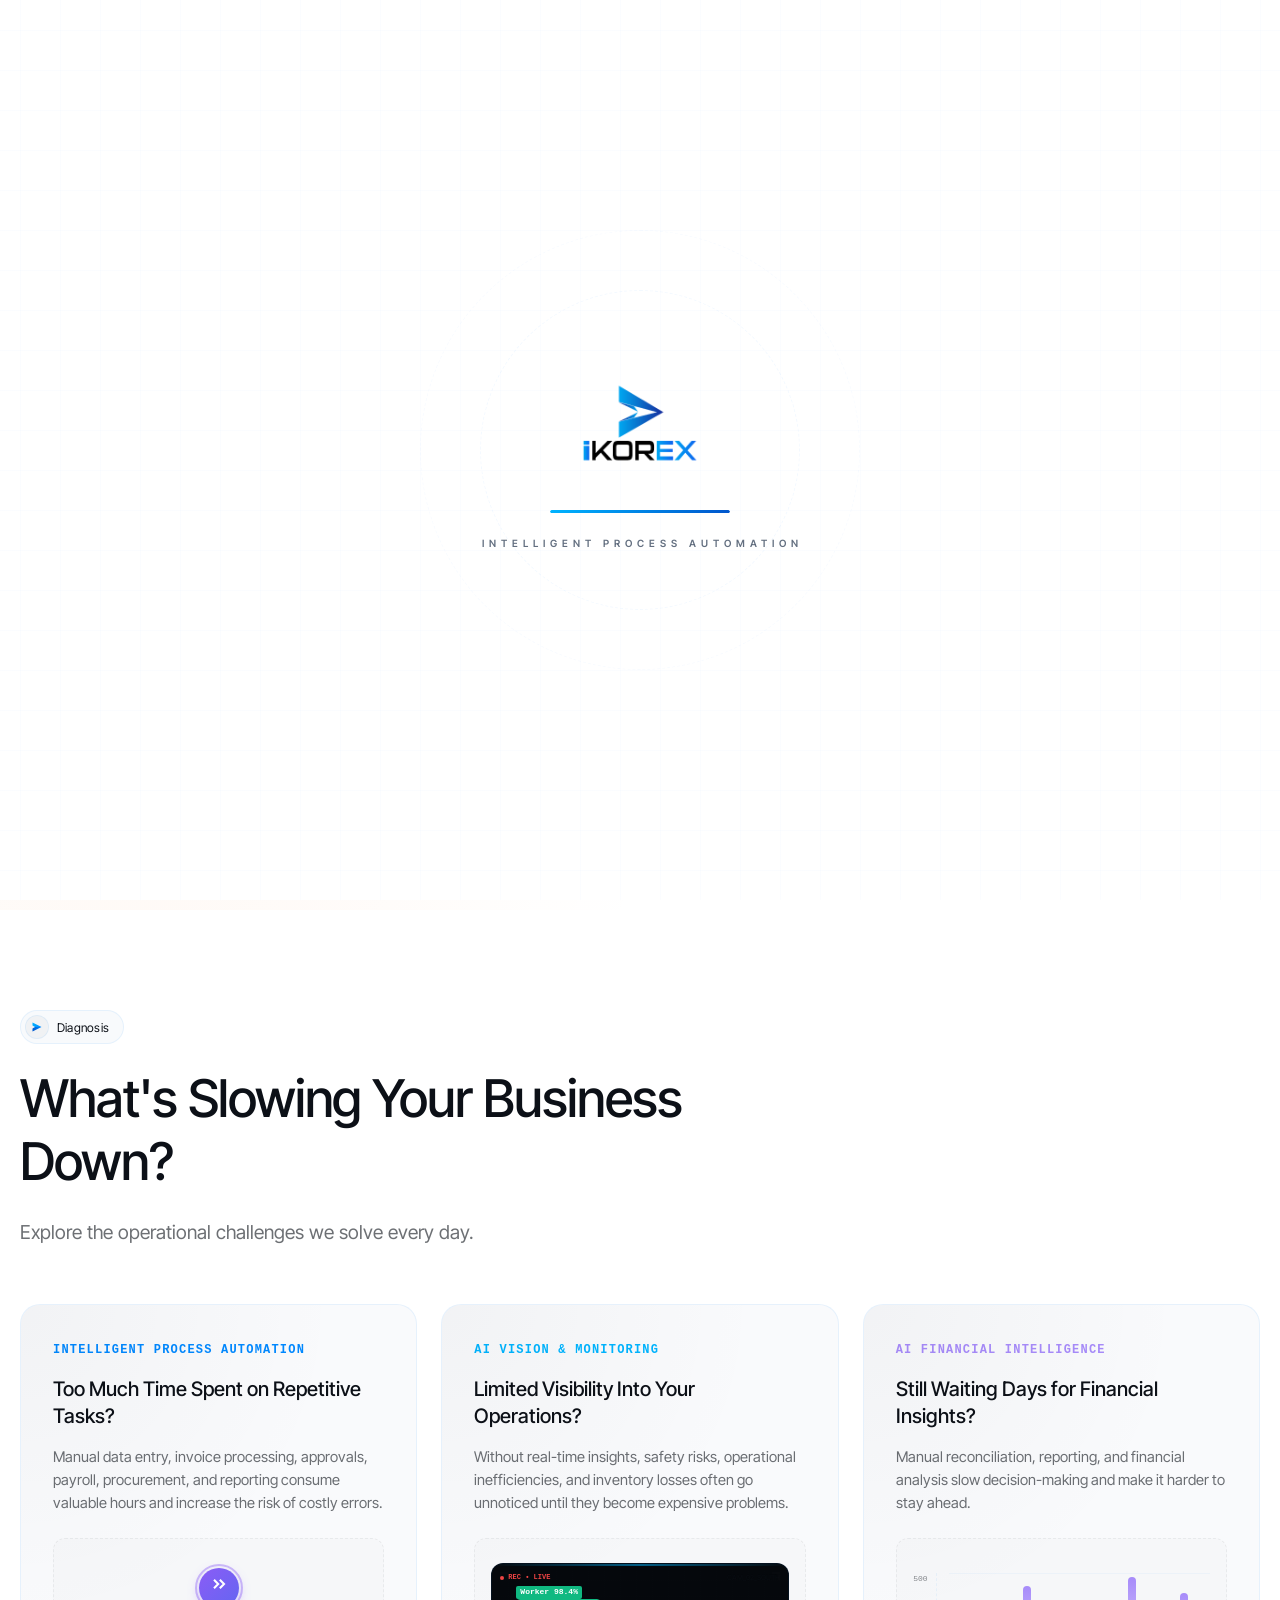
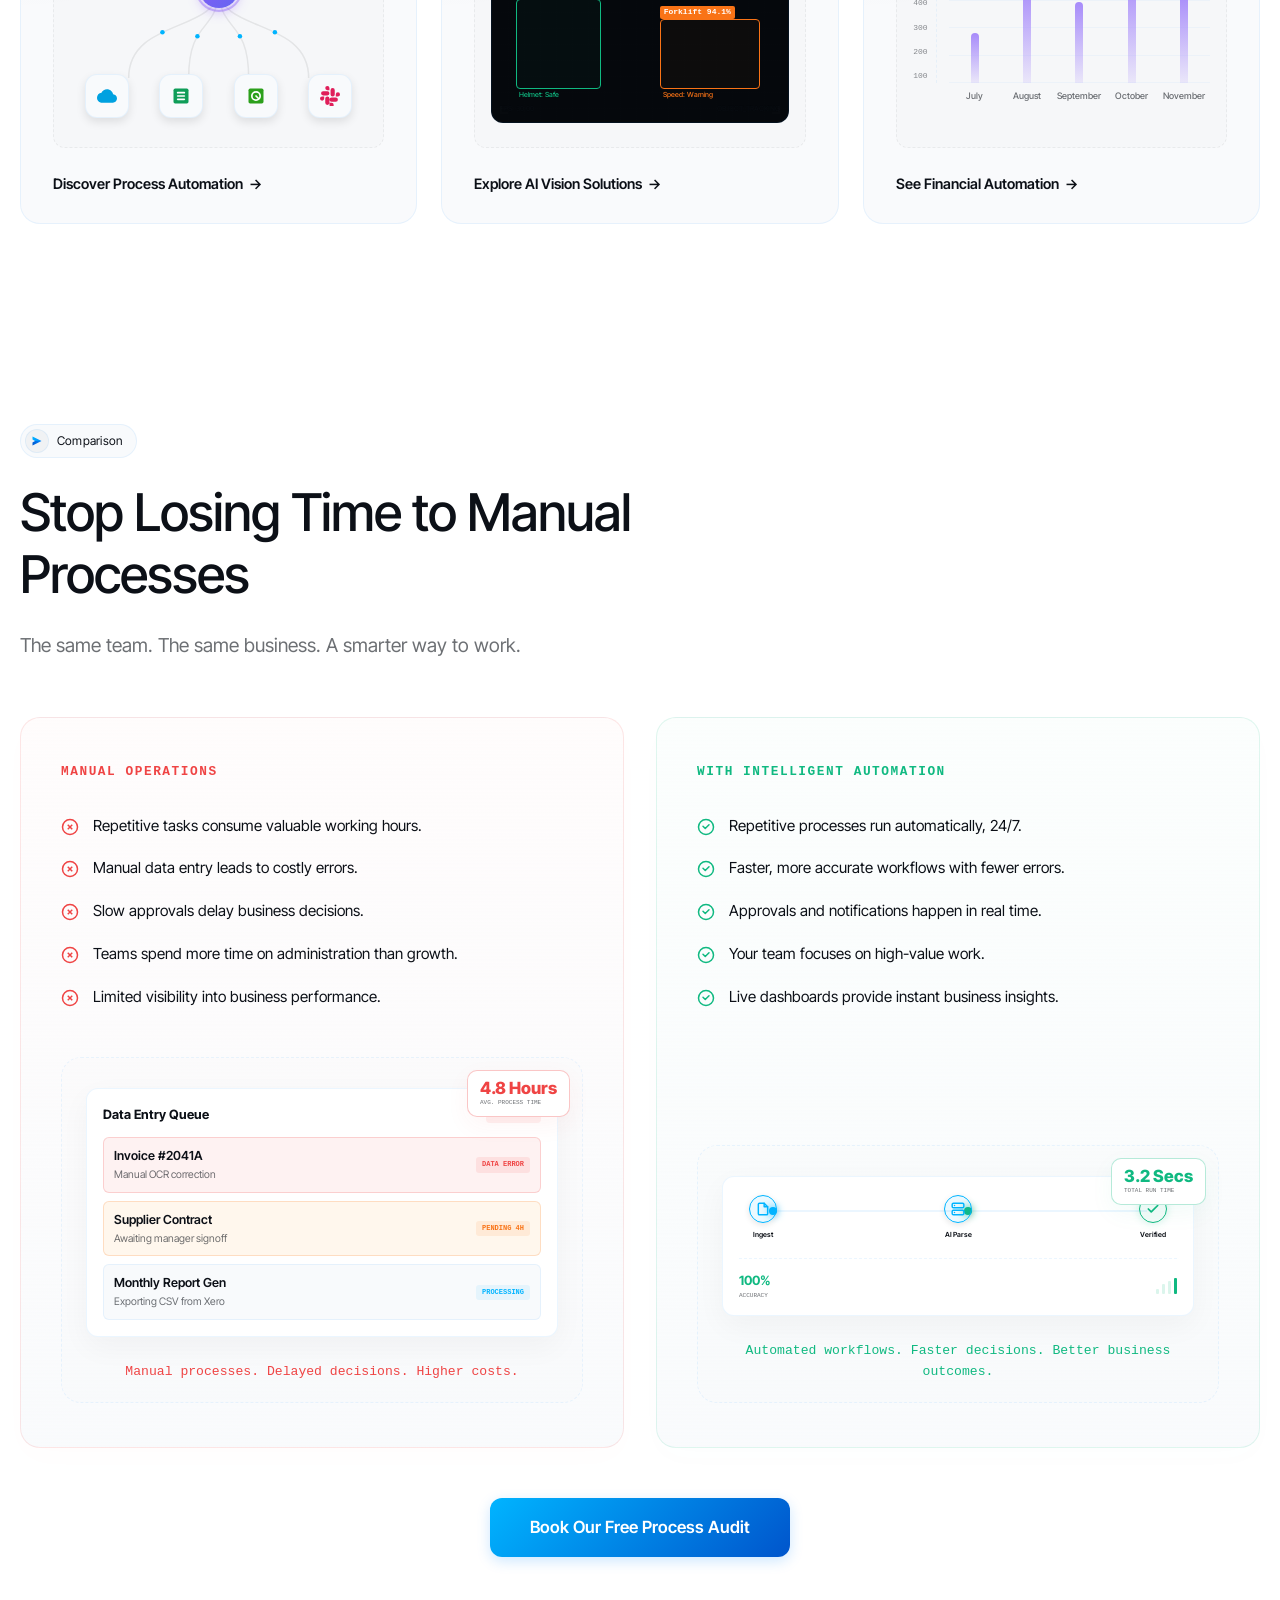
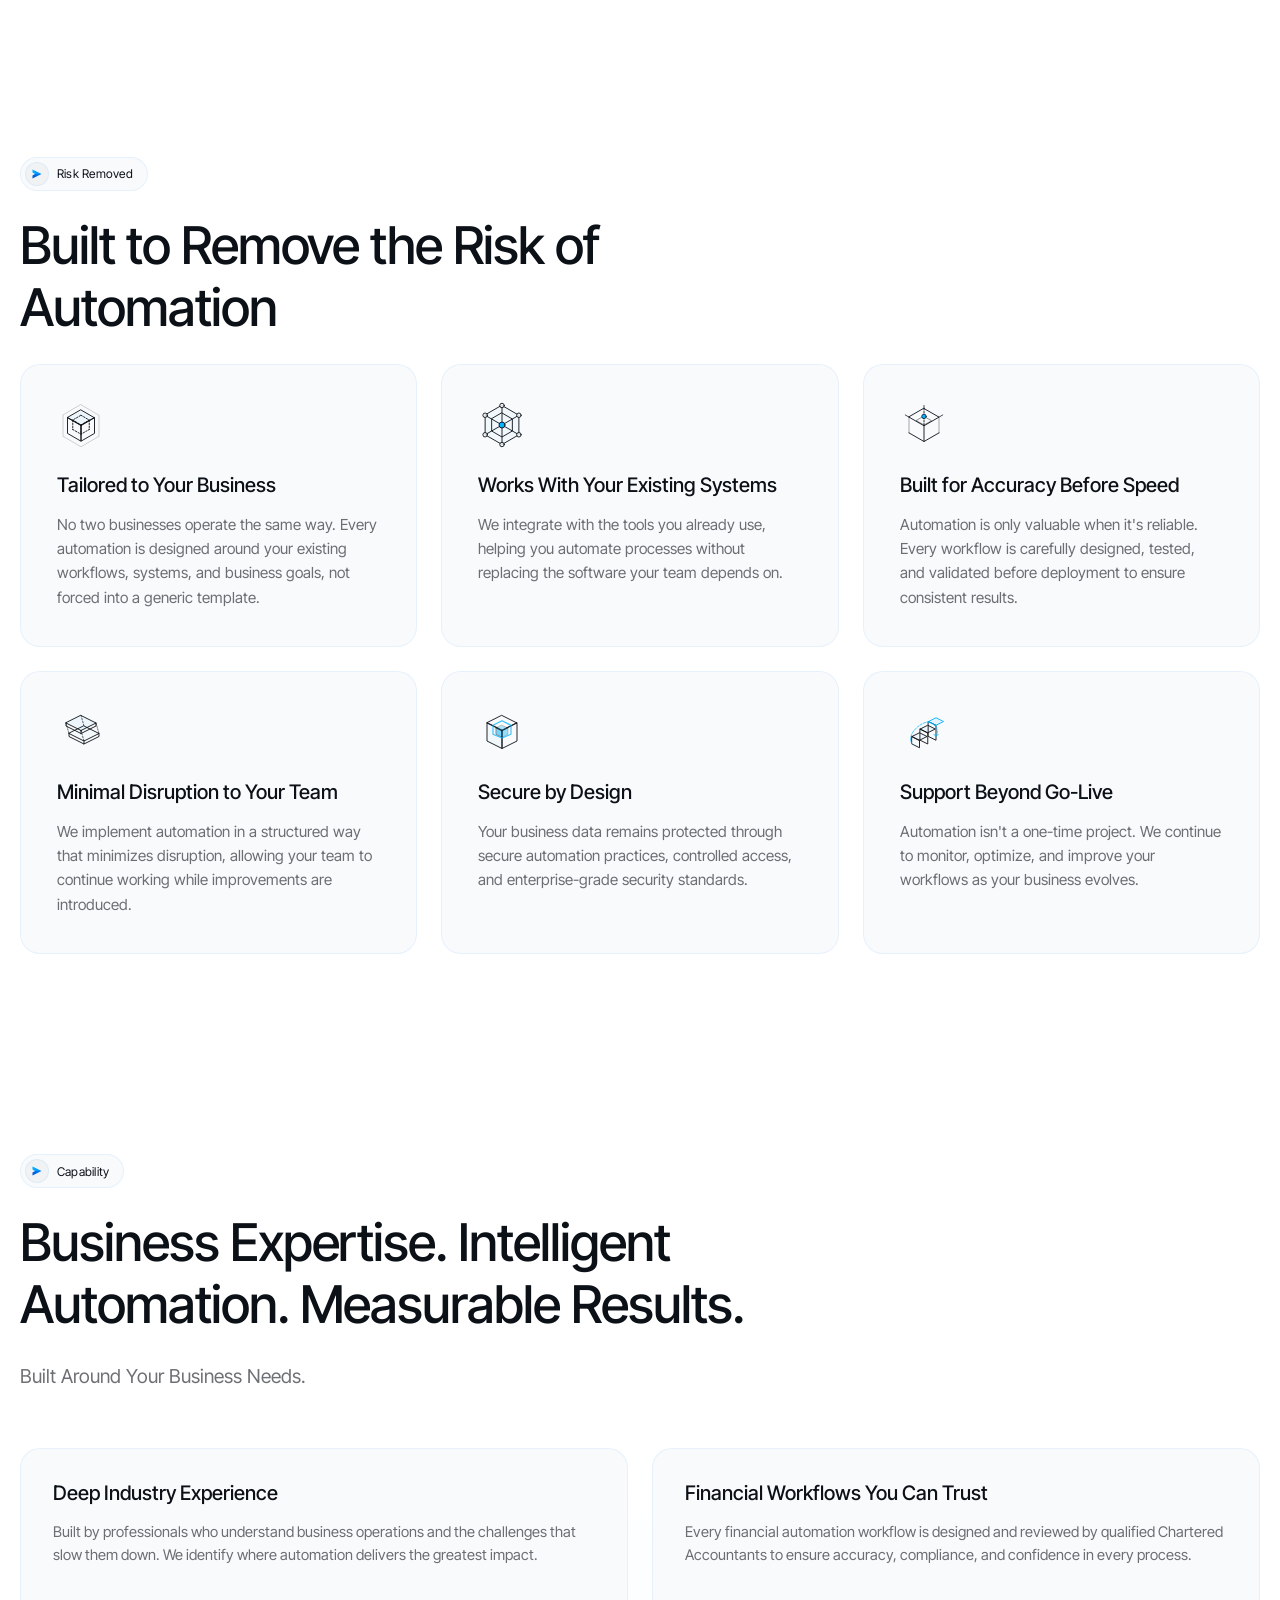
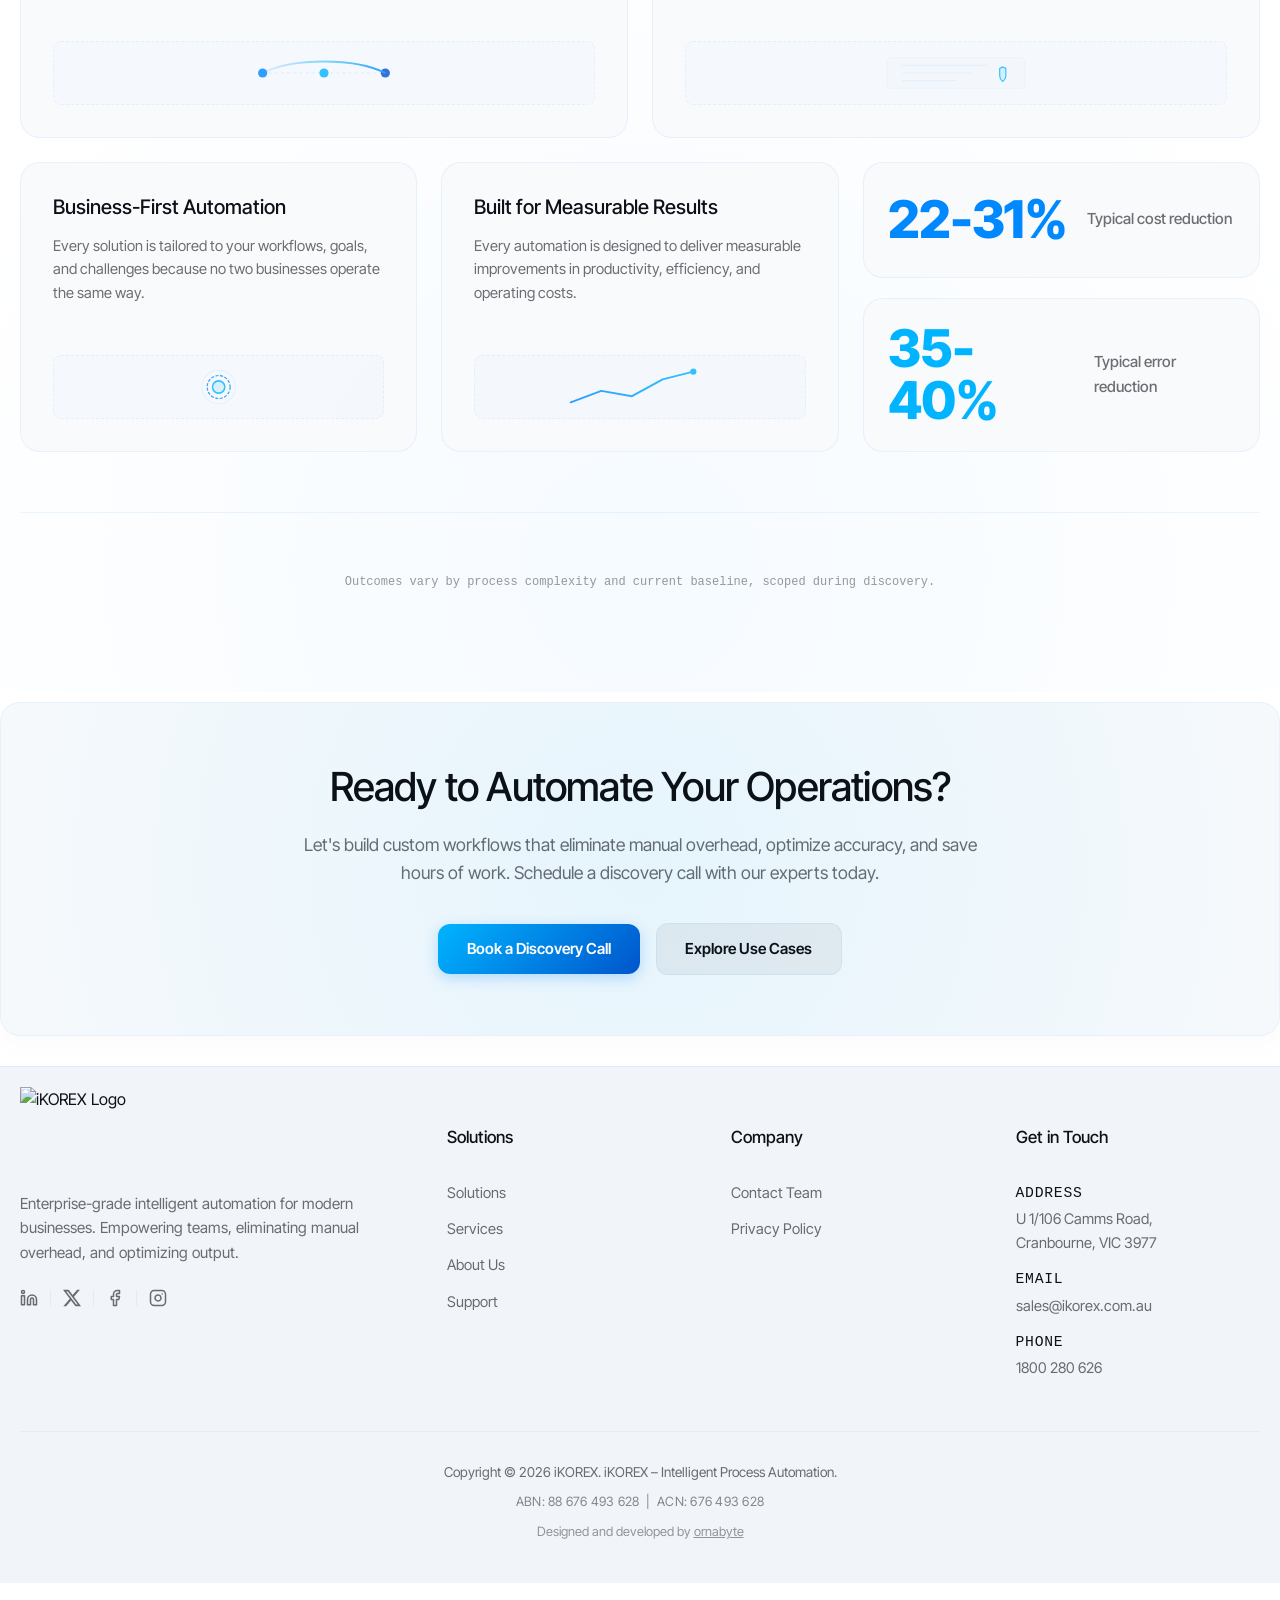
==== commit 9b782b9d: "hero image updated" ====
--- a/index.html
+++ b/index.html
@@ -162,10 +162,125 @@
         </div>
       </div>
 
-      <!-- Hero Video Visual Showcase -->
+      <!-- Hero Animation Showcase -->
       <div class="hero-visual">
-        <div class="hero-video-container">
-          <video src="assets/images/hero_video.mp4" autoplay loop muted playsinline class="hero-video-element"></video>
+        <div class="hero-animation-container">
+          <div class="animation-workspace">
+            <!-- Left inputs panel (Triggers) -->
+            <div class="animation-column col-left">
+              <div class="node-item animate-float-slow">
+                <div class="node-icon-wrapper" style="color: #ea4335;">
+                  <!-- Gmail SVG -->
+                  <svg viewBox="0 0 24 24" width="18" height="18" fill="none" stroke="currentColor" stroke-width="2.5" stroke-linecap="round" stroke-linejoin="round">
+                    <path d="M4 4h16c1.1 0 2 .9 2 2v12c0 1.1-.9 2-2 2H4c-1.1 0-2-.9-2-2V6c0-1.1.9-2 2-2z"></path>
+                    <polyline points="22,6 12,13 2,6"></polyline>
+                  </svg>
+                </div>
+                <span class="node-name">Emails</span>
+              </div>
+              <div class="node-item animate-float-medium">
+                <div class="node-icon-wrapper" style="color: #ef4444;">
+                  <!-- PDF SVG -->
+                  <svg viewBox="0 0 24 24" width="18" height="18" fill="none" stroke="currentColor" stroke-width="2.5" stroke-linecap="round" stroke-linejoin="round">
+                    <path d="M14 2H6a2 2 0 0 0-2 2v16a2 2 0 0 0 2 2h12a2 2 0 0 0 2-2V8z"></path>
+                    <polyline points="14 2 14 8 20 8"></polyline>
+                    <line x1="16" y1="13" x2="8" y2="13"></line>
+                    <line x1="16" y1="17" x2="8" y2="17"></line>
+                  </svg>
+                </div>
+                <span class="node-name">Invoices</span>
+              </div>
+              <div class="node-item animate-float-fast">
+                <div class="node-icon-wrapper" style="color: #10b981;">
+                  <!-- Sheets SVG -->
+                  <svg viewBox="0 0 24 24" width="18" height="18" fill="none" stroke="currentColor" stroke-width="2.5" stroke-linecap="round" stroke-linejoin="round">
+                    <rect x="3" y="3" width="18" height="18" rx="2" ry="2"></rect>
+                    <line x1="3" y1="9" x2="21" y2="9"></line>
+                    <line x1="3" y1="15" x2="21" y2="15"></line>
+                    <line x1="9" y1="3" x2="9" y2="21"></line>
+                    <line x1="15" y1="3" x2="15" y2="21"></line>
+                  </svg>
+                </div>
+                <span class="node-name">Sheets</span>
+              </div>
+            </div>
+
+            <!-- SVG connection paths -->
+            <svg class="animation-svg" viewBox="0 0 540 320" fill="none">
+              <!-- Left side curves -->
+              <path class="animated-path" d="M130,60 C200,60 200,160 270,160" />
+              <path class="animated-path" d="M130,160 L270,160" />
+              <path class="animated-path" d="M130,260 C200,260 200,160 270,160" />
+              
+              <!-- Right side curves -->
+              <path class="animated-path" d="M270,160 C340,160 340,60 410,60" />
+              <path class="animated-path" d="M270,160 L410,160" />
+              <path class="animated-path" d="M270,160 C340,160 340,260 410,260" />
+
+              <!-- Animated signal pulses -->
+              <circle r="4" fill="var(--accent-blue)">
+                <animateMotion dur="3s" repeatCount="indefinite" path="M130,60 C200,60 200,160 270,160" />
+              </circle>
+              <circle r="4" fill="var(--accent-blue)" begin="1s">
+                <animateMotion dur="3s" repeatCount="indefinite" path="M130,160 L270,160" />
+              </circle>
+              <circle r="4" fill="var(--accent-blue)" begin="2s">
+                <animateMotion dur="3s" repeatCount="indefinite" path="M130,260 C200,260 200,160 270,160" />
+              </circle>
+
+              <circle r="4" fill="var(--accent-green)" begin="0.5s">
+                <animateMotion dur="3s" repeatCount="indefinite" path="M270,160 C340,160 340,60 410,60" />
+              </circle>
+              <circle r="4" fill="var(--accent-green)" begin="1.5s">
+                <animateMotion dur="3s" repeatCount="indefinite" path="M270,160 L410,160" />
+              </circle>
+              <circle r="4" fill="var(--accent-green)" begin="2.5s">
+                <animateMotion dur="3s" repeatCount="indefinite" path="M270,160 C340,160 340,260 410,260" />
+              </circle>
+            </svg>
+
+            <!-- Center Node (Logo) -->
+            <div class="node-center">
+              <div class="center-pulse-ring ring-1"></div>
+              <div class="center-pulse-ring ring-2"></div>
+              <div class="logo-circle-container">
+                <img src="logo_stacked.png" alt="iKOREX Logo" class="center-logo-img">
+              </div>
+              <div class="center-label">iKOREX Hub</div>
+            </div>
+
+            <!-- Right outputs panel (Actions) -->
+            <div class="animation-column col-right">
+              <div class="node-item animate-float-slow">
+                <div class="node-icon-wrapper" style="color: #00a1e0;">
+                  <!-- CRM/Salesforce SVG -->
+                  <svg viewBox="0 0 24 24" width="18" height="18" fill="none" stroke="currentColor" stroke-width="2.5" stroke-linecap="round" stroke-linejoin="round">
+                    <path d="M19.35 10.04C18.67 6.59 15.64 4 12 4 9.11 4 6.6 5.64 5.35 8.04 2.34 8.36 0 10.91 0 14c0 3.31 2.69 6 6 6h13c2.76 0 5-2.24 5-5 0-2.64-2.05-4.78-4.65-4.96z"></path>
+                  </svg>
+                </div>
+                <span class="node-name">CRMs</span>
+              </div>
+              <div class="node-item animate-float-medium">
+                <div class="node-icon-wrapper" style="color: #13b5ea;">
+                  <!-- Financials/Reconciliation SVG -->
+                  <svg viewBox="0 0 24 24" width="18" height="18" fill="none" stroke="currentColor" stroke-width="2.5" stroke-linecap="round" stroke-linejoin="round">
+                    <line x1="12" y1="1" x2="12" y2="23"></line>
+                    <path d="M17 5H9.5a3.5 3.5 0 0 0 0 7h5a3.5 3.5 0 0 1 0 7H6"></path>
+                  </svg>
+                </div>
+                <span class="node-name">Finance</span>
+              </div>
+              <div class="node-item animate-float-fast">
+                <div class="node-icon-wrapper" style="color: #e01e5a;">
+                  <!-- Slack SVG -->
+                  <svg viewBox="0 0 24 24" width="18" height="18" fill="none" stroke="currentColor" stroke-width="2.5" stroke-linecap="round" stroke-linejoin="round">
+                    <path d="M21 15a2 2 0 0 1-2 2H7l-4 4V5a2 2 0 0 1 2-2h14a2 2 0 0 1 2 2z"></path>
+                  </svg>
+                </div>
+                <span class="node-name">Slack</span>
+              </div>
+            </div>
+          </div>
         </div>
         <div class="glow-effect blue"></div>
       </div>
--- a/style.css
+++ b/style.css
@@ -529,34 +529,14 @@
   justify-content: center;
 }
 
-.hero-video-container {
-  width: 100%;
-  max-width: 540px;
-  background-color: var(--bg-card);
-  border: 1px solid var(--border-color);
-  border-radius: var(--radius-lg);
-  padding: 10px;
-  box-shadow: 0 20px 40px rgba(0, 0, 0, 0.35);
-  backdrop-filter: blur(12px);
-  -webkit-backdrop-filter: blur(12px);
+.hero-animation-container {
+  width: 100%;
+  max-width: 580px;
   position: relative;
   z-index: 3;
-  transition: transform 0.4s cubic-bezier(0.16, 1, 0.3, 1), border-color 0.4s ease, box-shadow 0.4s ease;
-  overflow: hidden;
-}
-
-.hero-video-container:hover {
-  transform: translateY(-8px) scale(1.02);
-  border-color: var(--accent-blue);
-  box-shadow: 0 30px 60px rgba(0, 180, 255, 0.15);
-}
-
-.hero-video-element {
-  width: 100%;
-  height: auto;
-  display: block;
-  border-radius: calc(var(--radius-lg) - 8px);
-  object-fit: cover;
+  display: flex;
+  align-items: center;
+  justify-content: center;
 }
 
 .hero-outline-wrapper {
@@ -3600,3 +3580,247 @@
   }
 }
 
+/* ==========================================================================
+   Hero Interactive Integration Animation
+   ========================================================================== */
+
+.animation-workspace {
+  position: relative;
+  width: 100%;
+  height: 320px;
+  display: flex;
+  justify-content: space-between;
+  align-items: center;
+}
+
+.animation-column {
+  display: flex;
+  flex-direction: column;
+  justify-content: space-around;
+  height: 100%;
+  width: 120px;
+  z-index: 5;
+}
+
+.animation-column.col-left {
+  align-items: flex-start;
+}
+
+.animation-column.col-right {
+  align-items: flex-end;
+}
+
+/* Node item design */
+.node-item {
+  display: flex;
+  align-items: center;
+  gap: 8px;
+  background: var(--bg-primary);
+  border: 1px solid var(--border-color);
+  border-radius: var(--radius-md);
+  padding: 6px 10px;
+  box-shadow: 0 4px 12px rgba(0, 0, 0, 0.08);
+  width: 100%;
+  transition: all 0.3s cubic-bezier(0.16, 1, 0.3, 1);
+}
+
+.node-item:hover {
+  border-color: var(--accent-blue);
+  transform: translateY(-3px) scale(1.02);
+  box-shadow: 0 8px 16px rgba(0, 180, 255, 0.12);
+}
+
+.node-icon-wrapper {
+  display: flex;
+  align-items: center;
+  justify-content: center;
+  width: 28px;
+  height: 28px;
+  border-radius: 6px;
+  background: rgba(0, 180, 255, 0.05);
+  flex-shrink: 0;
+}
+
+.node-name {
+  font-family: var(--font-sans);
+  font-size: 0.75rem;
+  font-weight: 600;
+  color: var(--text-main);
+  white-space: nowrap;
+}
+
+/* Center Node design */
+.node-center {
+  position: absolute;
+  top: 50%;
+  left: 50%;
+  transform: translate(-50%, -50%);
+  display: flex;
+  flex-direction: column;
+  align-items: center;
+  justify-content: center;
+  z-index: 10;
+}
+
+.logo-circle-container {
+  width: 96px;
+  height: 96px;
+  border-radius: 50%;
+  background: var(--bg-primary);
+  border: 2px solid var(--accent-blue);
+  display: flex;
+  align-items: center;
+  justify-content: center;
+  box-shadow: 0 10px 25px rgba(0, 180, 255, 0.25);
+  z-index: 12;
+  overflow: hidden;
+  padding: 14px;
+  transition: transform 0.4s ease;
+}
+
+.logo-circle-container:hover {
+  transform: scale(1.05) rotate(5deg);
+}
+
+.center-logo-img {
+  width: 100%;
+  height: auto;
+  object-fit: contain;
+  transition: filter 0.3s ease;
+}
+
+/* Dark theme logic for logo image */
+body.dark-theme .center-logo-img {
+  filter: invert(1) hue-rotate(180deg) brightness(1.2) contrast(1.1);
+}
+
+.center-label {
+  margin-top: 10px;
+  font-family: var(--font-sans);
+  font-size: 0.75rem;
+  font-weight: 700;
+  color: var(--text-main);
+  text-transform: uppercase;
+  letter-spacing: 0.08em;
+  background: var(--brand-grad);
+  -webkit-background-clip: text;
+  -webkit-text-fill-color: transparent;
+  text-align: center;
+  white-space: nowrap;
+}
+
+/* Pulsing rings around center logo */
+.center-pulse-ring {
+  position: absolute;
+  top: 50%;
+  left: 50%;
+  transform: translate(-50%, -50%);
+  width: 96px;
+  height: 96px;
+  border-radius: 50%;
+  border: 1px solid var(--accent-blue);
+  opacity: 0;
+  z-index: 9;
+  pointer-events: none;
+}
+
+.center-pulse-ring.ring-1 {
+  animation: pulse-ring-expand 3s cubic-bezier(0.215, 0.61, 0.355, 1) infinite;
+}
+
+.center-pulse-ring.ring-2 {
+  animation: pulse-ring-expand 3s cubic-bezier(0.215, 0.61, 0.355, 1) 1.5s infinite;
+}
+
+@keyframes pulse-ring-expand {
+  0% {
+    width: 96px;
+    height: 96px;
+    opacity: 0.8;
+  }
+  100% {
+    width: 190px;
+    height: 190px;
+    opacity: 0;
+  }
+}
+
+/* SVG connection paths overlay */
+.animation-svg {
+  position: absolute;
+  top: 0;
+  left: 0;
+  width: 100%;
+  height: 100%;
+  pointer-events: none;
+  z-index: 2;
+}
+
+.animated-path {
+  stroke: var(--border-color);
+  stroke-width: 1.5px;
+  stroke-dasharray: 4, 4;
+  fill: none;
+}
+
+/* Hover path styling */
+.hero-animation-container:hover .animated-path {
+  stroke: rgba(0, 180, 255, 0.2);
+}
+
+/* Floating animation keyframes */
+.animate-float-slow {
+  animation: float-node 6s ease-in-out infinite;
+}
+
+.animate-float-medium {
+  animation: float-node 5s ease-in-out infinite 1s;
+}
+
+.animate-float-fast {
+  animation: float-node 4s ease-in-out infinite 2s;
+}
+
+@keyframes float-node {
+  0%, 100% {
+    transform: translateY(0);
+  }
+  50% {
+    transform: translateY(-8px);
+  }
+}
+
+/* Responsive styles for smaller screen widths */
+@media (max-width: 580px) {
+  .animation-workspace {
+    height: auto;
+    flex-direction: column;
+    gap: 35px;
+    padding: 20px 0;
+  }
+  .animation-column {
+    flex-direction: row;
+    width: 100%;
+    gap: 10px;
+    height: auto;
+  }
+  .node-item {
+    width: auto;
+    flex: 1;
+    justify-content: center;
+  }
+  .node-center {
+    position: relative;
+    top: auto;
+    left: auto;
+    transform: none;
+    margin: 15px 0;
+  }
+  .center-pulse-ring {
+    top: 50% !important;
+  }
+  .animation-svg {
+    display: none; /* Hide SVG connection lines on small screens when stacked */
+  }
+}
+
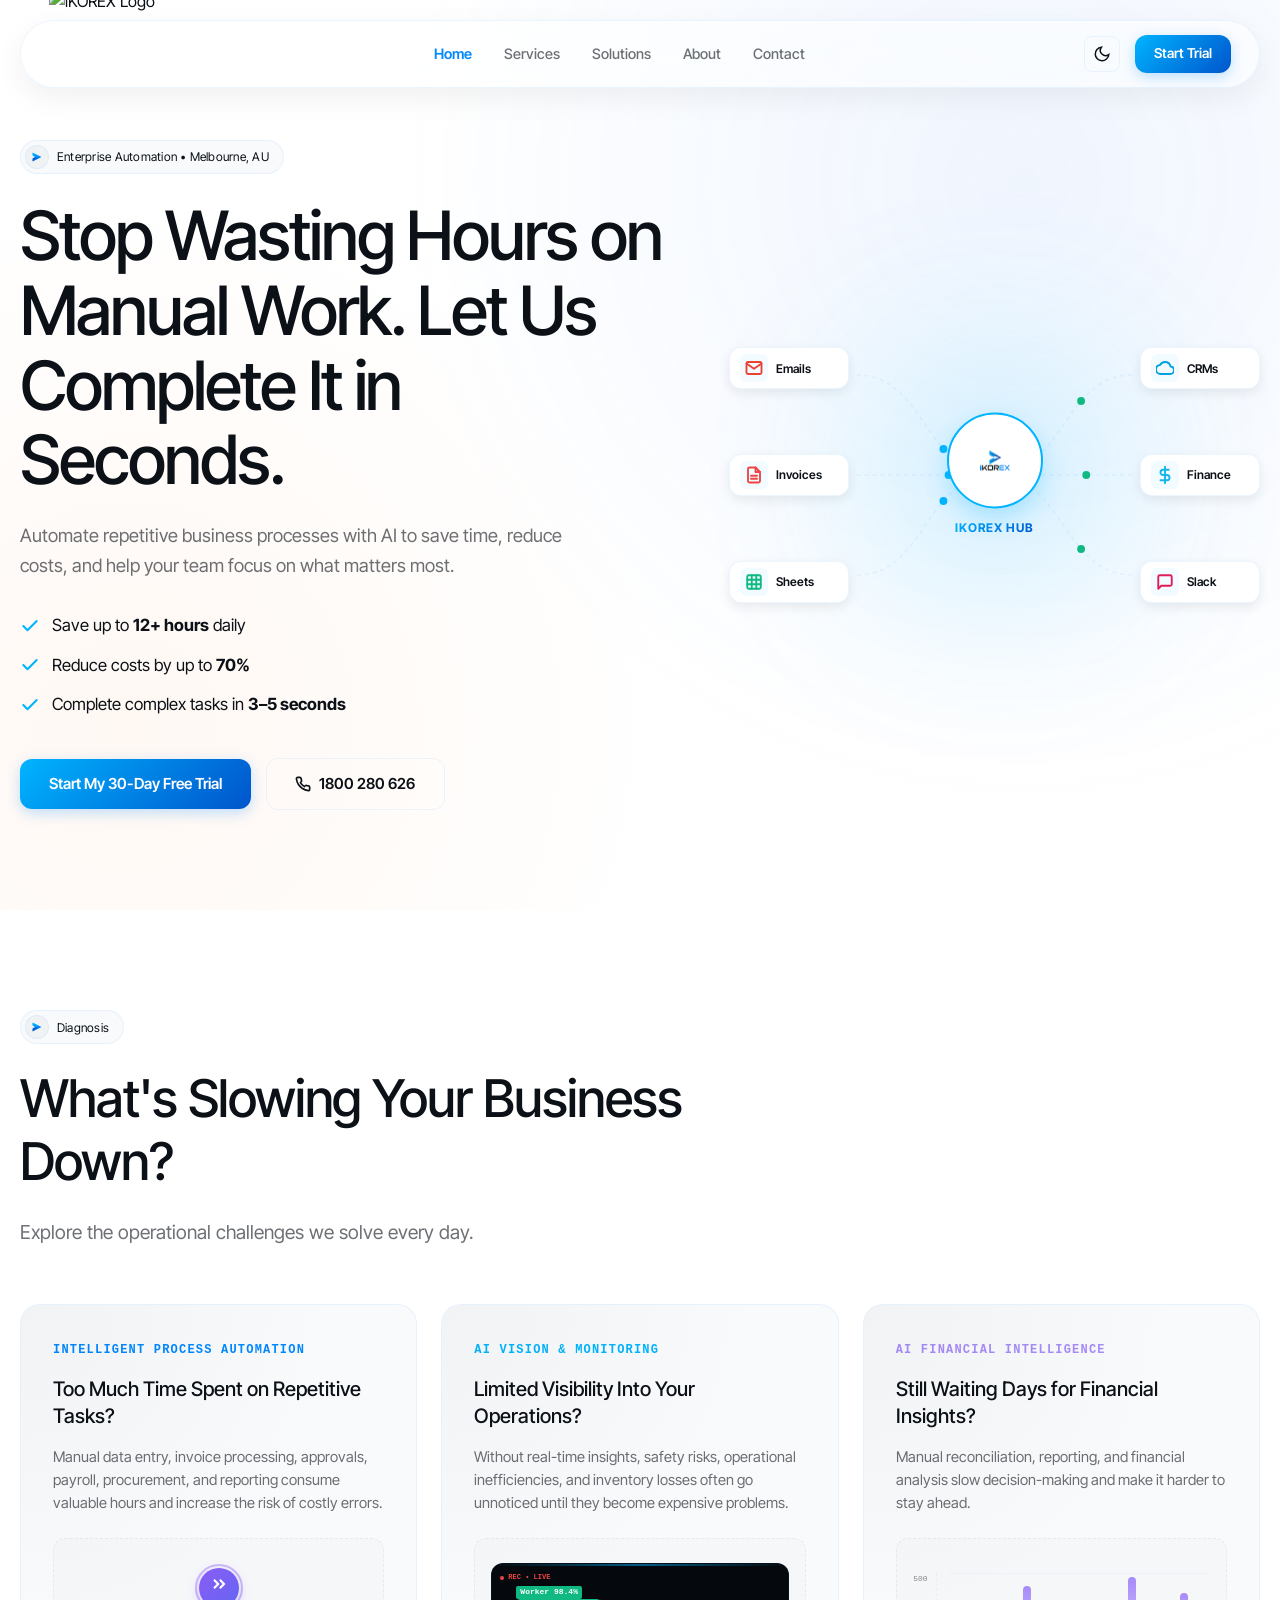
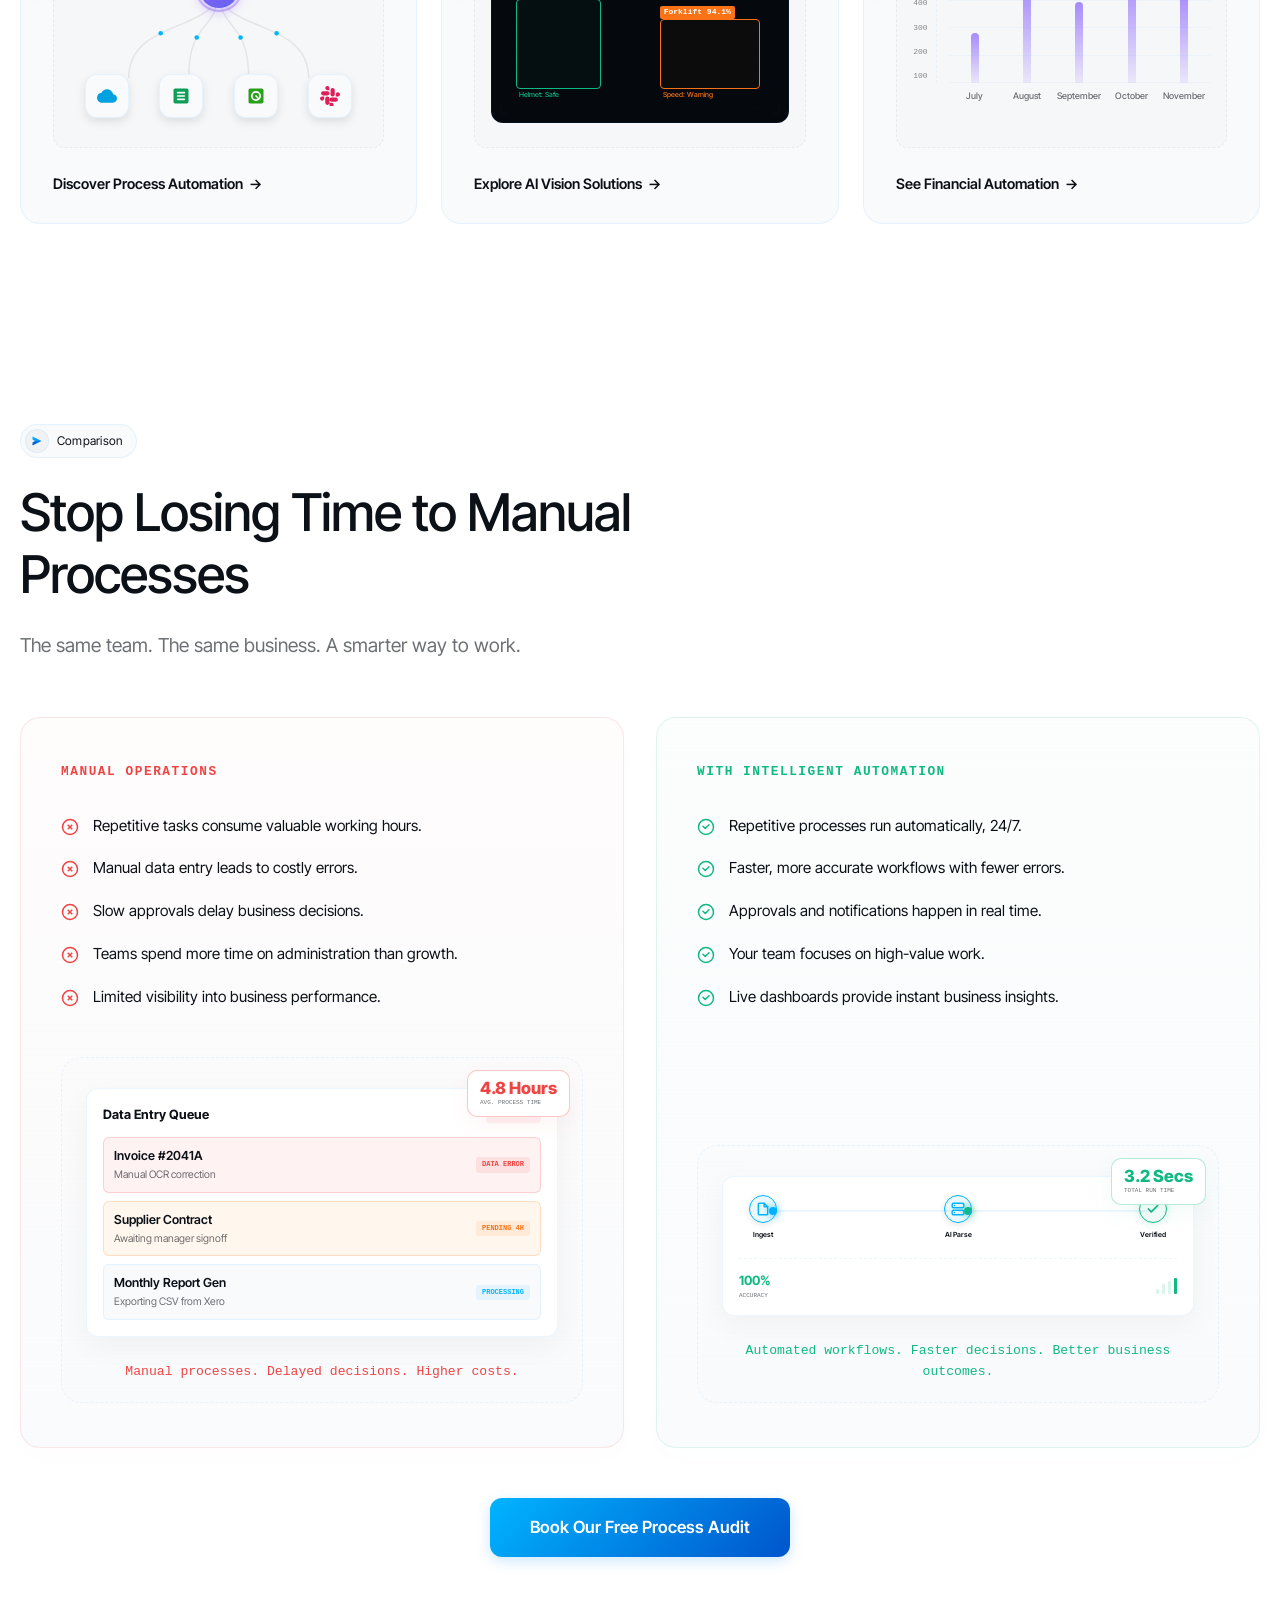
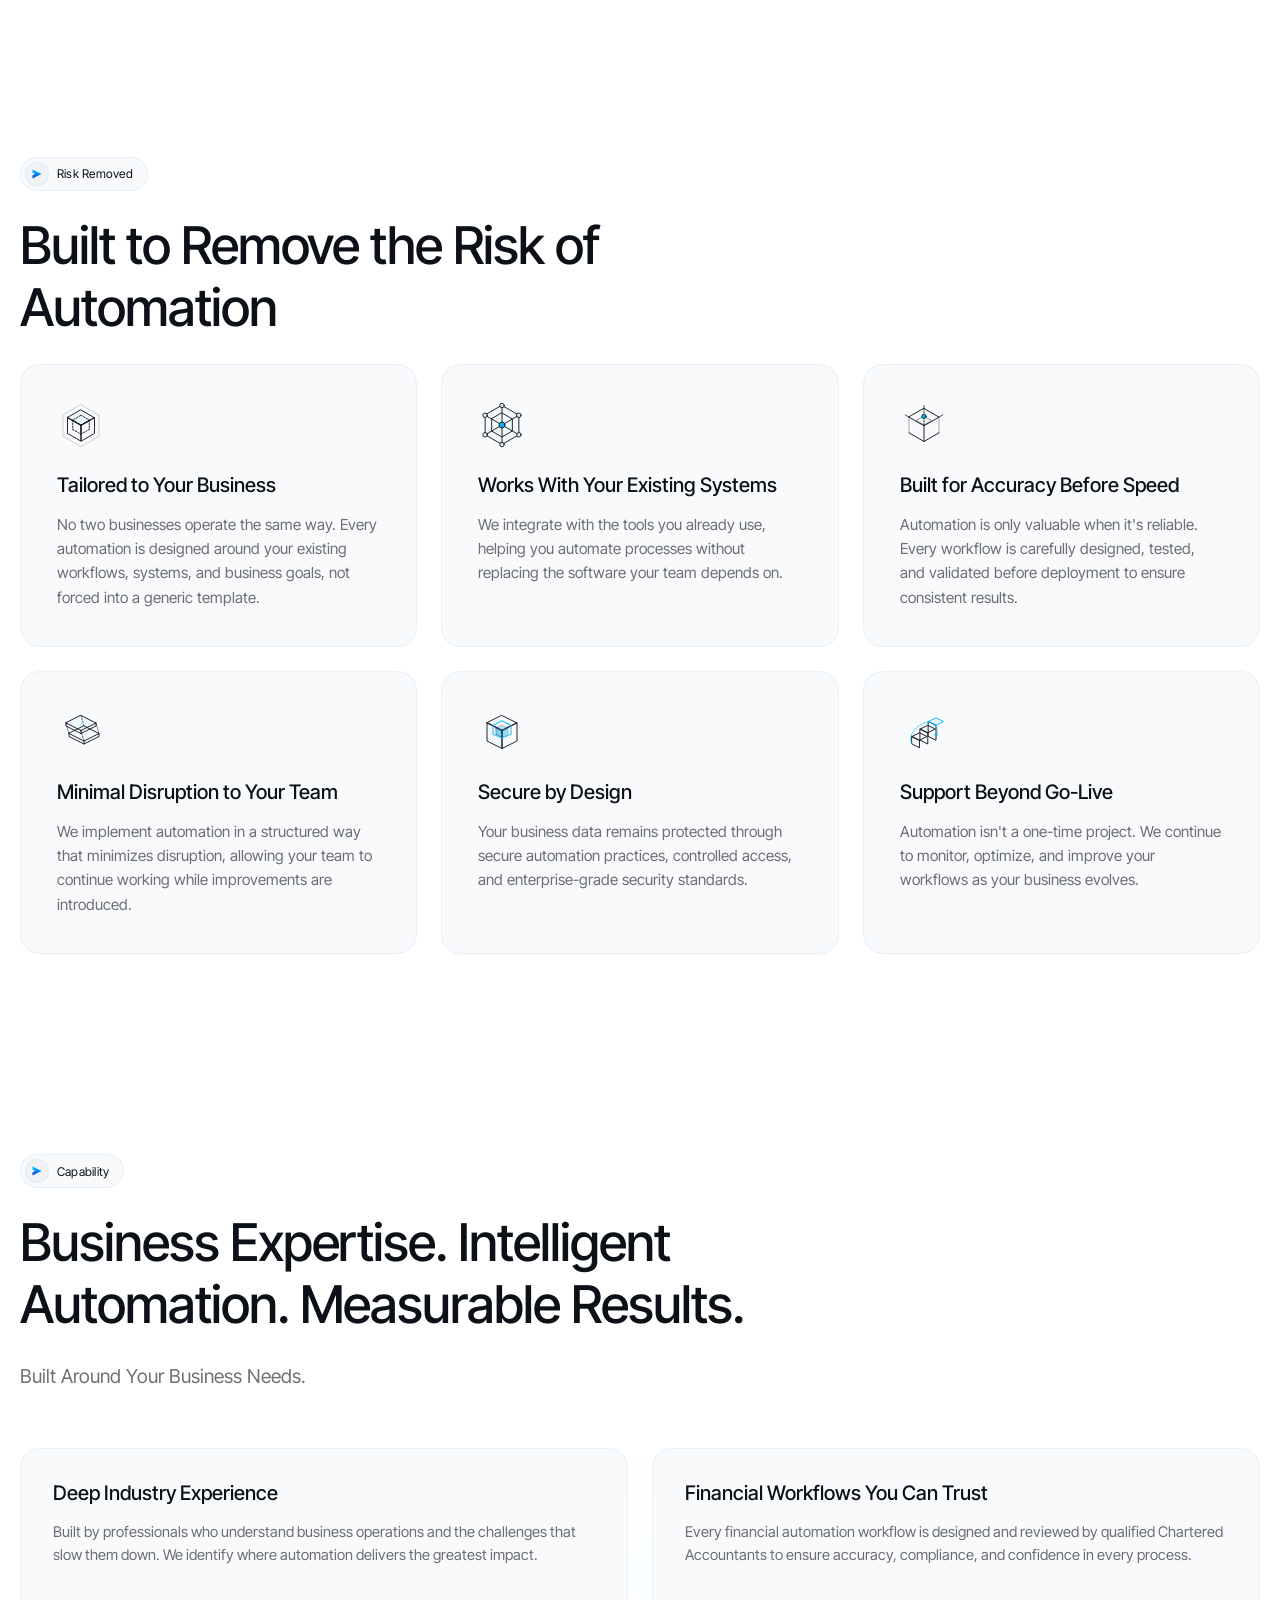
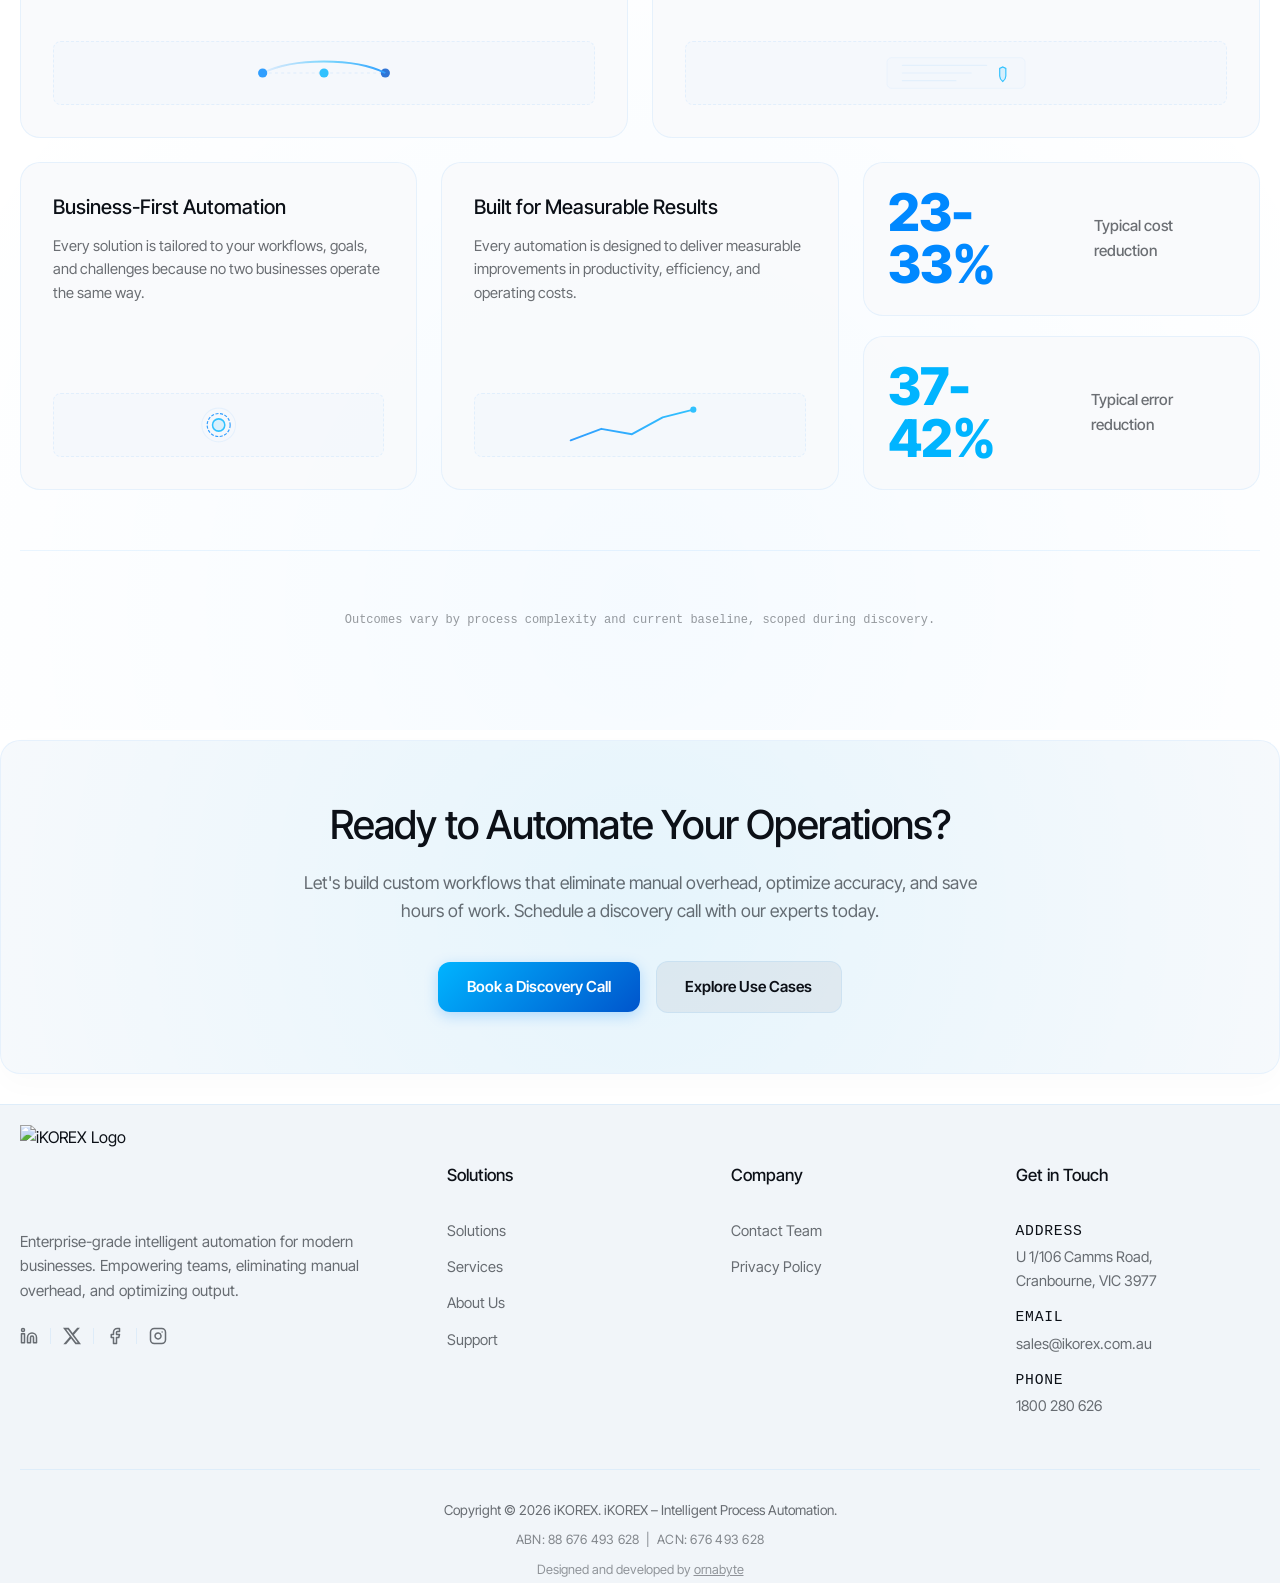
==== commit 7f58663f: "loader video updated" ====
--- a/index.html
+++ b/index.html
@@ -165,48 +165,9 @@
       <!-- Hero Animation Showcase -->
       <div class="hero-visual">
         <div class="hero-animation-container">
-          <div class="animation-workspace">
-            <!-- Left inputs panel (Triggers) -->
-            <div class="animation-column col-left">
-              <div class="node-item animate-float-slow">
-                <div class="node-icon-wrapper" style="color: #ea4335;">
-                  <!-- Gmail SVG -->
-                  <svg viewBox="0 0 24 24" width="18" height="18" fill="none" stroke="currentColor" stroke-width="2.5" stroke-linecap="round" stroke-linejoin="round">
-                    <path d="M4 4h16c1.1 0 2 .9 2 2v12c0 1.1-.9 2-2 2H4c-1.1 0-2-.9-2-2V6c0-1.1.9-2 2-2z"></path>
-                    <polyline points="22,6 12,13 2,6"></polyline>
-                  </svg>
-                </div>
-                <span class="node-name">Emails</span>
-              </div>
-              <div class="node-item animate-float-medium">
-                <div class="node-icon-wrapper" style="color: #ef4444;">
-                  <!-- PDF SVG -->
-                  <svg viewBox="0 0 24 24" width="18" height="18" fill="none" stroke="currentColor" stroke-width="2.5" stroke-linecap="round" stroke-linejoin="round">
-                    <path d="M14 2H6a2 2 0 0 0-2 2v16a2 2 0 0 0 2 2h12a2 2 0 0 0 2-2V8z"></path>
-                    <polyline points="14 2 14 8 20 8"></polyline>
-                    <line x1="16" y1="13" x2="8" y2="13"></line>
-                    <line x1="16" y1="17" x2="8" y2="17"></line>
-                  </svg>
-                </div>
-                <span class="node-name">Invoices</span>
-              </div>
-              <div class="node-item animate-float-fast">
-                <div class="node-icon-wrapper" style="color: #10b981;">
-                  <!-- Sheets SVG -->
-                  <svg viewBox="0 0 24 24" width="18" height="18" fill="none" stroke="currentColor" stroke-width="2.5" stroke-linecap="round" stroke-linejoin="round">
-                    <rect x="3" y="3" width="18" height="18" rx="2" ry="2"></rect>
-                    <line x1="3" y1="9" x2="21" y2="9"></line>
-                    <line x1="3" y1="15" x2="21" y2="15"></line>
-                    <line x1="9" y1="3" x2="9" y2="21"></line>
-                    <line x1="15" y1="3" x2="15" y2="21"></line>
-                  </svg>
-                </div>
-                <span class="node-name">Sheets</span>
-              </div>
-            </div>
-
-            <!-- SVG connection paths -->
-            <svg class="animation-svg" viewBox="0 0 540 320" fill="none">
+          <div class="animation-workspace-wrapper">
+            <!-- Desktop-only SVG connection paths -->
+            <svg class="animation-svg desktop-only" viewBox="0 0 540 320" fill="none" preserveAspectRatio="none">
               <!-- Left side curves -->
               <path class="animated-path" d="M130,60 C200,60 200,160 270,160" />
               <path class="animated-path" d="M130,160 L270,160" />
@@ -239,45 +200,121 @@
               </circle>
             </svg>
 
-            <!-- Center Node (Logo) -->
-            <div class="node-center">
-              <div class="center-pulse-ring ring-1"></div>
-              <div class="center-pulse-ring ring-2"></div>
-              <div class="logo-circle-container">
-                <img src="logo_stacked.png" alt="iKOREX Logo" class="center-logo-img">
+            <!-- Mobile-only SVG connection paths -->
+            <svg class="animation-svg mobile-only" viewBox="0 0 300 320" fill="none" preserveAspectRatio="none">
+              <!-- Top to Center curves -->
+              <path class="animated-path" d="M50,40 C50,100 150,100 150,160" />
+              <path class="animated-path" d="M150,40 L150,160" />
+              <path class="animated-path" d="M250,40 C250,100 150,100 150,160" />
+              
+              <!-- Center to Bottom curves -->
+              <path class="animated-path" d="M150,160 C150,220 50,220 50,280" />
+              <path class="animated-path" d="M150,160 L150,280" />
+              <path class="animated-path" d="M150,160 C150,220 250,220 250,280" />
+
+              <!-- Animated signal pulses (Top to Center) -->
+              <circle r="4" fill="var(--accent-blue)">
+                <animateMotion dur="3s" repeatCount="indefinite" path="M50,40 C50,100 150,100 150,160" />
+              </circle>
+              <circle r="4" fill="var(--accent-blue)" begin="1s">
+                <animateMotion dur="3s" repeatCount="indefinite" path="M150,40 L150,160" />
+              </circle>
+              <circle r="4" fill="var(--accent-blue)" begin="2s">
+                <animateMotion dur="3s" repeatCount="indefinite" path="M250,40 C250,100 150,100 150,160" />
+              </circle>
+
+              <!-- Animated signal pulses (Center to Bottom) -->
+              <circle r="4" fill="var(--accent-green)" begin="0.5s">
+                <animateMotion dur="3s" repeatCount="indefinite" path="M150,160 C150,220 50,220 50,280" />
+              </circle>
+              <circle r="4" fill="var(--accent-green)" begin="1.5s">
+                <animateMotion dur="3s" repeatCount="indefinite" path="M150,160 L150,280" />
+              </circle>
+              <circle r="4" fill="var(--accent-green)" begin="2.5s">
+                <animateMotion dur="3s" repeatCount="indefinite" path="M150,160 C150,220 250,220 250,280" />
+              </circle>
+            </svg>
+
+            <div class="animation-workspace">
+              <!-- Left inputs panel (Triggers) -->
+              <div class="animation-column col-left">
+                <div class="node-item animate-float-slow">
+                  <div class="node-icon-wrapper" style="color: #ea4335;">
+                    <!-- Gmail SVG -->
+                    <svg viewBox="0 0 24 24" width="18" height="18" fill="none" stroke="currentColor" stroke-width="2.5" stroke-linecap="round" stroke-linejoin="round">
+                      <path d="M4 4h16c1.1 0 2 .9 2 2v12c0 1.1-.9 2-2 2H4c-1.1 0-2-.9-2-2V6c0-1.1.9-2 2-2z"></path>
+                      <polyline points="22,6 12,13 2,6"></polyline>
+                    </svg>
+                  </div>
+                  <span class="node-name">Emails</span>
+                </div>
+                <div class="node-item animate-float-medium">
+                  <div class="node-icon-wrapper" style="color: #ef4444;">
+                    <!-- PDF SVG -->
+                    <svg viewBox="0 0 24 24" width="18" height="18" fill="none" stroke="currentColor" stroke-width="2.5" stroke-linecap="round" stroke-linejoin="round">
+                      <path d="M14 2H6a2 2 0 0 0-2 2v16a2 2 0 0 0 2 2h12a2 2 0 0 0 2-2V8z"></path>
+                      <polyline points="14 2 14 8 20 8"></polyline>
+                      <line x1="16" y1="13" x2="8" y2="13"></line>
+                      <line x1="16" y1="17" x2="8" y2="17"></line>
+                    </svg>
+                  </div>
+                  <span class="node-name">Invoices</span>
+                </div>
+                <div class="node-item animate-float-fast">
+                  <div class="node-icon-wrapper" style="color: #10b981;">
+                    <!-- Sheets SVG -->
+                    <svg viewBox="0 0 24 24" width="18" height="18" fill="none" stroke="currentColor" stroke-width="2.5" stroke-linecap="round" stroke-linejoin="round">
+                      <rect x="3" y="3" width="18" height="18" rx="2" ry="2"></rect>
+                      <line x1="3" y1="9" x2="21" y2="9"></line>
+                      <line x1="3" y1="15" x2="21" y2="15"></line>
+                      <line x1="9" y1="3" x2="9" y2="21"></line>
+                      <line x1="15" y1="3" x2="15" y2="21"></line>
+                    </svg>
+                  </div>
+                  <span class="node-name">Sheets</span>
+                </div>
               </div>
-              <div class="center-label">iKOREX Hub</div>
-            </div>
-
-            <!-- Right outputs panel (Actions) -->
-            <div class="animation-column col-right">
-              <div class="node-item animate-float-slow">
-                <div class="node-icon-wrapper" style="color: #00a1e0;">
-                  <!-- CRM/Salesforce SVG -->
-                  <svg viewBox="0 0 24 24" width="18" height="18" fill="none" stroke="currentColor" stroke-width="2.5" stroke-linecap="round" stroke-linejoin="round">
-                    <path d="M19.35 10.04C18.67 6.59 15.64 4 12 4 9.11 4 6.6 5.64 5.35 8.04 2.34 8.36 0 10.91 0 14c0 3.31 2.69 6 6 6h13c2.76 0 5-2.24 5-5 0-2.64-2.05-4.78-4.65-4.96z"></path>
-                  </svg>
-                </div>
-                <span class="node-name">CRMs</span>
+
+              <!-- Center Node (Logo) -->
+              <div class="node-center">
+                <div class="center-pulse-ring ring-1"></div>
+                <div class="center-pulse-ring ring-2"></div>
+                <div class="logo-circle-container">
+                  <img src="logo_stacked.png" alt="iKOREX Logo" class="center-logo-img">
+                </div>
+                <div class="center-label">iKOREX Hub</div>
               </div>
-              <div class="node-item animate-float-medium">
-                <div class="node-icon-wrapper" style="color: #13b5ea;">
-                  <!-- Financials/Reconciliation SVG -->
-                  <svg viewBox="0 0 24 24" width="18" height="18" fill="none" stroke="currentColor" stroke-width="2.5" stroke-linecap="round" stroke-linejoin="round">
-                    <line x1="12" y1="1" x2="12" y2="23"></line>
-                    <path d="M17 5H9.5a3.5 3.5 0 0 0 0 7h5a3.5 3.5 0 0 1 0 7H6"></path>
-                  </svg>
-                </div>
-                <span class="node-name">Finance</span>
-              </div>
-              <div class="node-item animate-float-fast">
-                <div class="node-icon-wrapper" style="color: #e01e5a;">
-                  <!-- Slack SVG -->
-                  <svg viewBox="0 0 24 24" width="18" height="18" fill="none" stroke="currentColor" stroke-width="2.5" stroke-linecap="round" stroke-linejoin="round">
-                    <path d="M21 15a2 2 0 0 1-2 2H7l-4 4V5a2 2 0 0 1 2-2h14a2 2 0 0 1 2 2z"></path>
-                  </svg>
-                </div>
-                <span class="node-name">Slack</span>
+
+              <!-- Right outputs panel (Actions) -->
+              <div class="animation-column col-right">
+                <div class="node-item animate-float-slow">
+                  <div class="node-icon-wrapper" style="color: #00a1e0;">
+                    <!-- CRM/Salesforce SVG -->
+                    <svg viewBox="0 0 24 24" width="18" height="18" fill="none" stroke="currentColor" stroke-width="2.5" stroke-linecap="round" stroke-linejoin="round">
+                      <path d="M19.35 10.04C18.67 6.59 15.64 4 12 4 9.11 4 6.6 5.64 5.35 8.04 2.34 8.36 0 10.91 0 14c0 3.31 2.69 6 6 6h13c2.76 0 5-2.24 5-5 0-2.64-2.05-4.78-4.65-4.96z"></path>
+                    </svg>
+                  </div>
+                  <span class="node-name">CRMs</span>
+                </div>
+                <div class="node-item animate-float-medium">
+                  <div class="node-icon-wrapper" style="color: #13b5ea;">
+                    <!-- Financials/Reconciliation SVG -->
+                    <svg viewBox="0 0 24 24" width="18" height="18" fill="none" stroke="currentColor" stroke-width="2.5" stroke-linecap="round" stroke-linejoin="round">
+                      <line x1="12" y1="1" x2="12" y2="23"></line>
+                      <path d="M17 5H9.5a3.5 3.5 0 0 0 0 7h5a3.5 3.5 0 0 1 0 7H6"></path>
+                    </svg>
+                  </div>
+                  <span class="node-name">Finance</span>
+                </div>
+                <div class="node-item animate-float-fast">
+                  <div class="node-icon-wrapper" style="color: #e01e5a;">
+                    <!-- Slack SVG -->
+                    <svg viewBox="0 0 24 24" width="18" height="18" fill="none" stroke="currentColor" stroke-width="2.5" stroke-linecap="round" stroke-linejoin="round">
+                      <path d="M21 15a2 2 0 0 1-2 2H7l-4 4V5a2 2 0 0 1 2-2h14a2 2 0 0 1 2 2z"></path>
+                    </svg>
+                  </div>
+                  <span class="node-name">Slack</span>
+                </div>
               </div>
             </div>
           </div>
--- a/style.css
+++ b/style.css
@@ -87,6 +87,7 @@
   --accent-orange-hover: #0066ee;
   --accent-blue: #00b4ff;
   --accent-blue-glow: rgba(0, 180, 255, 0.15);
+  --accent-green: #10b981;
   --accent-green-bg: rgba(16, 185, 129, 0.08);
   --accent-red-bg: rgba(239, 68, 68, 0.08);
  
@@ -3584,6 +3585,11 @@
    Hero Interactive Integration Animation
    ========================================================================== */
 
+.animation-workspace-wrapper {
+  position: relative;
+  width: 100%;
+}
+
 .animation-workspace {
   position: relative;
   width: 100%;
@@ -3749,11 +3755,21 @@
 .animation-svg {
   position: absolute;
   top: 0;
+  bottom: 0;
   left: 0;
+  right: 0;
   width: 100%;
   height: 100%;
   pointer-events: none;
   z-index: 2;
+}
+
+.animation-svg.desktop-only {
+  display: block;
+}
+
+.animation-svg.mobile-only {
+  display: none;
 }
 
 .animated-path {
@@ -3819,8 +3835,22 @@
   .center-pulse-ring {
     top: 50% !important;
   }
-  .animation-svg {
-    display: none; /* Hide SVG connection lines on small screens when stacked */
-  }
-}
-
+  .animation-svg.desktop-only {
+    display: none;
+  }
+  .animation-svg.mobile-only {
+    display: block;
+    top: 0;
+    bottom: 0;
+    left: 0;
+    right: 0;
+    height: 100%;
+  }
+  .animated-path {
+    stroke: rgba(0, 180, 255, 0.25);
+  }
+  body.dark-theme .animated-path {
+    stroke: rgba(255, 255, 255, 0.22);
+  }
+}
+
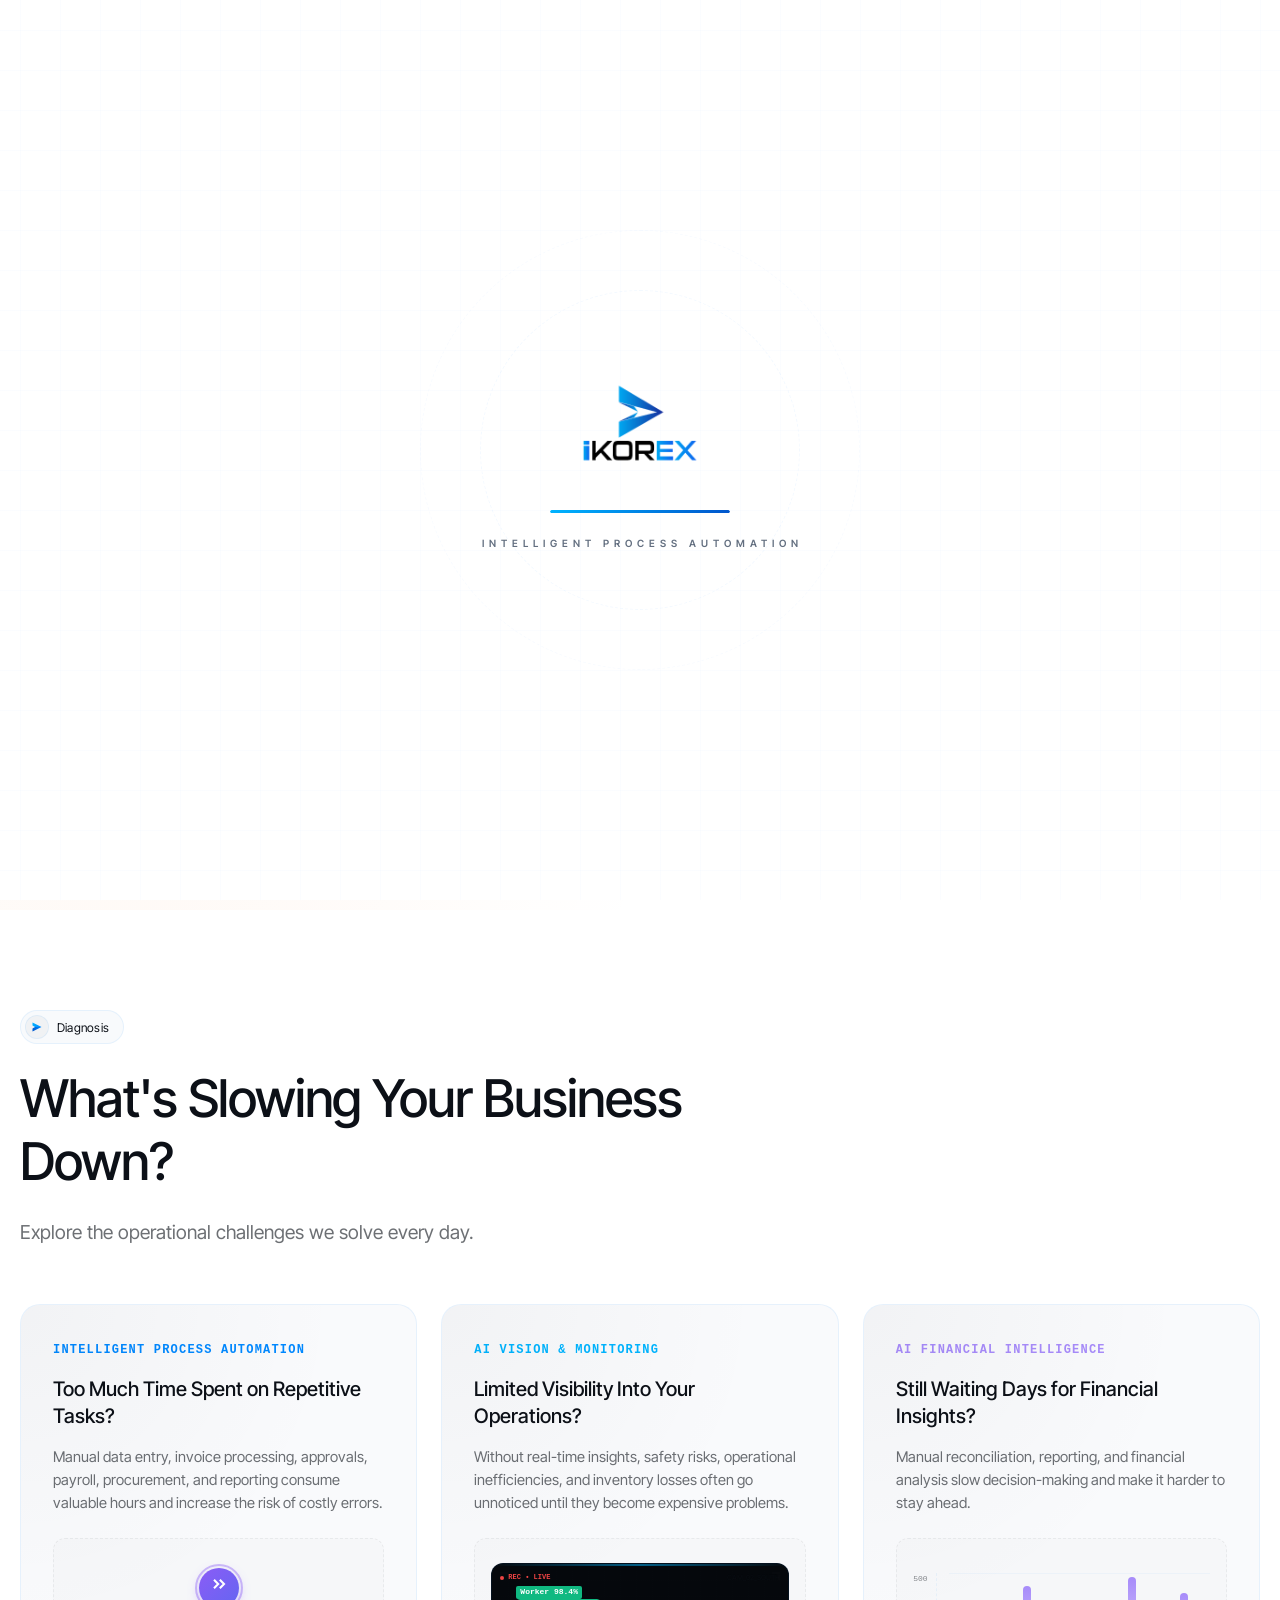
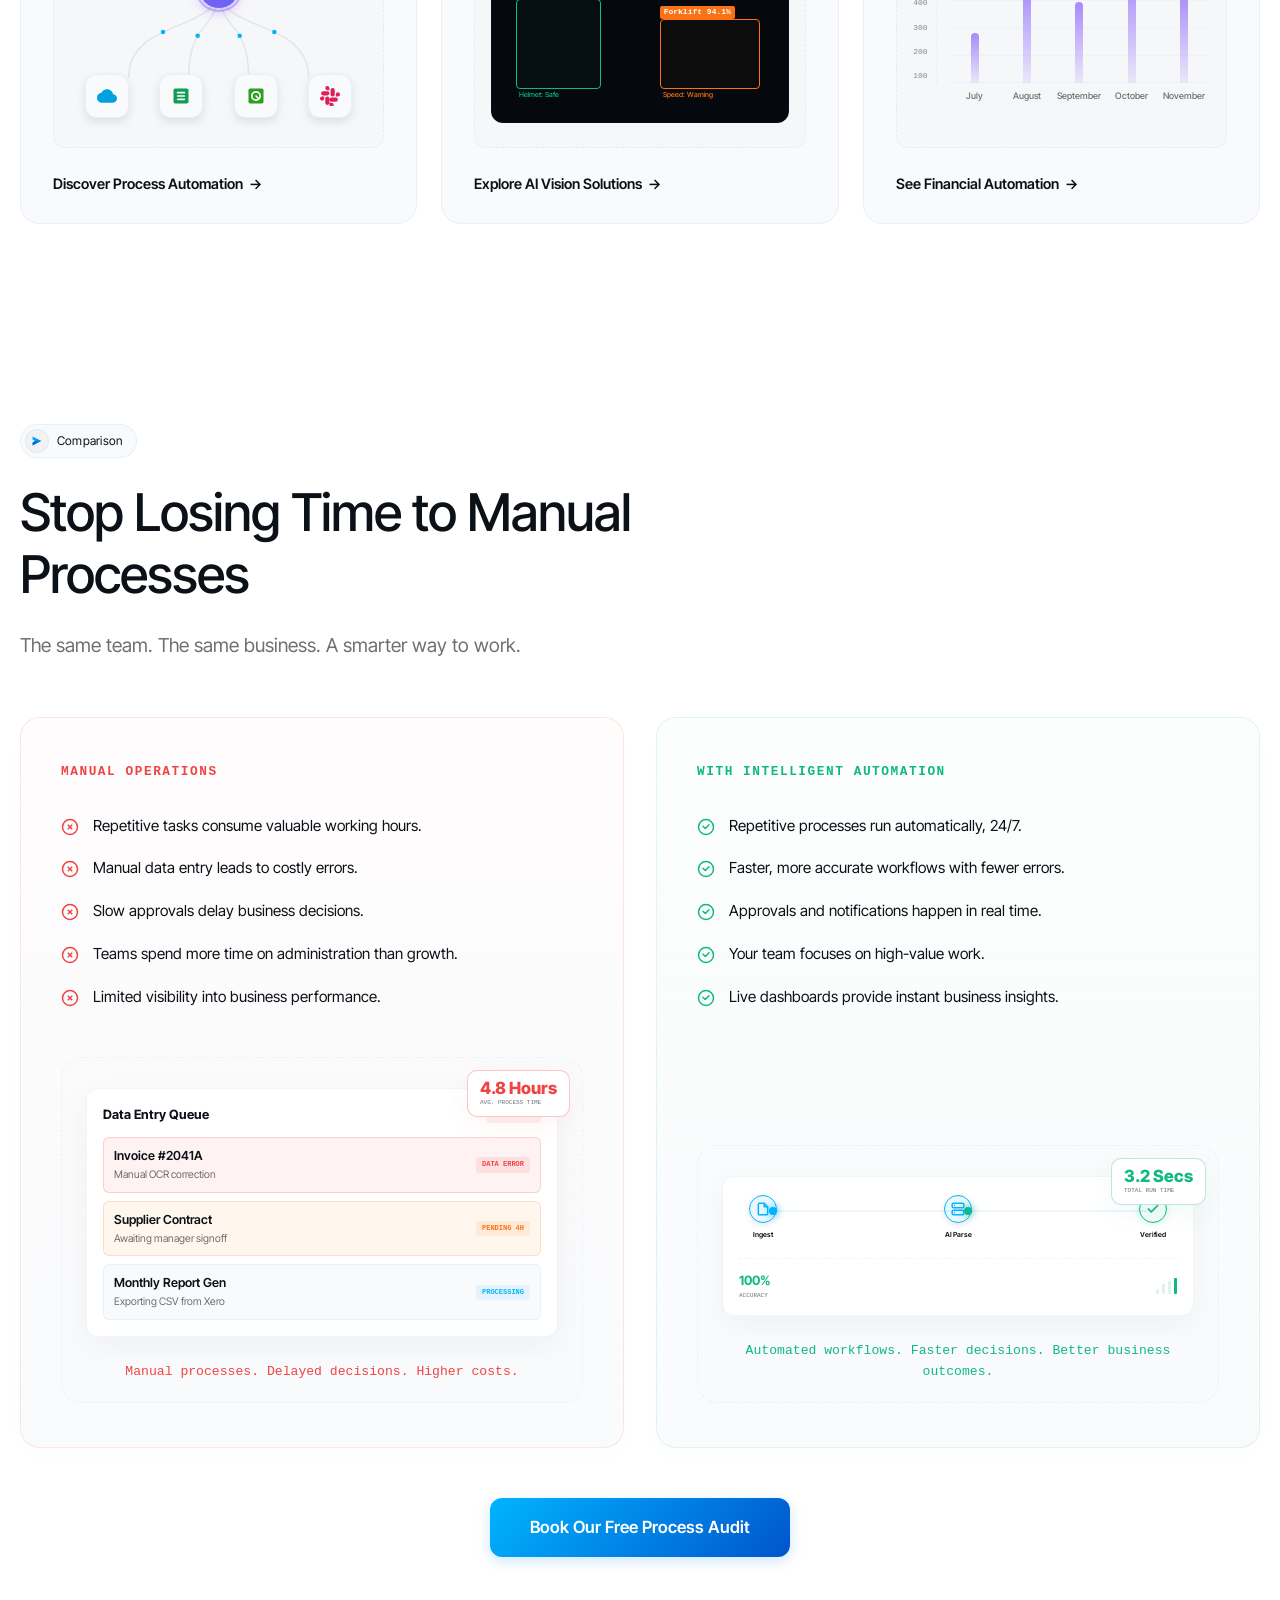
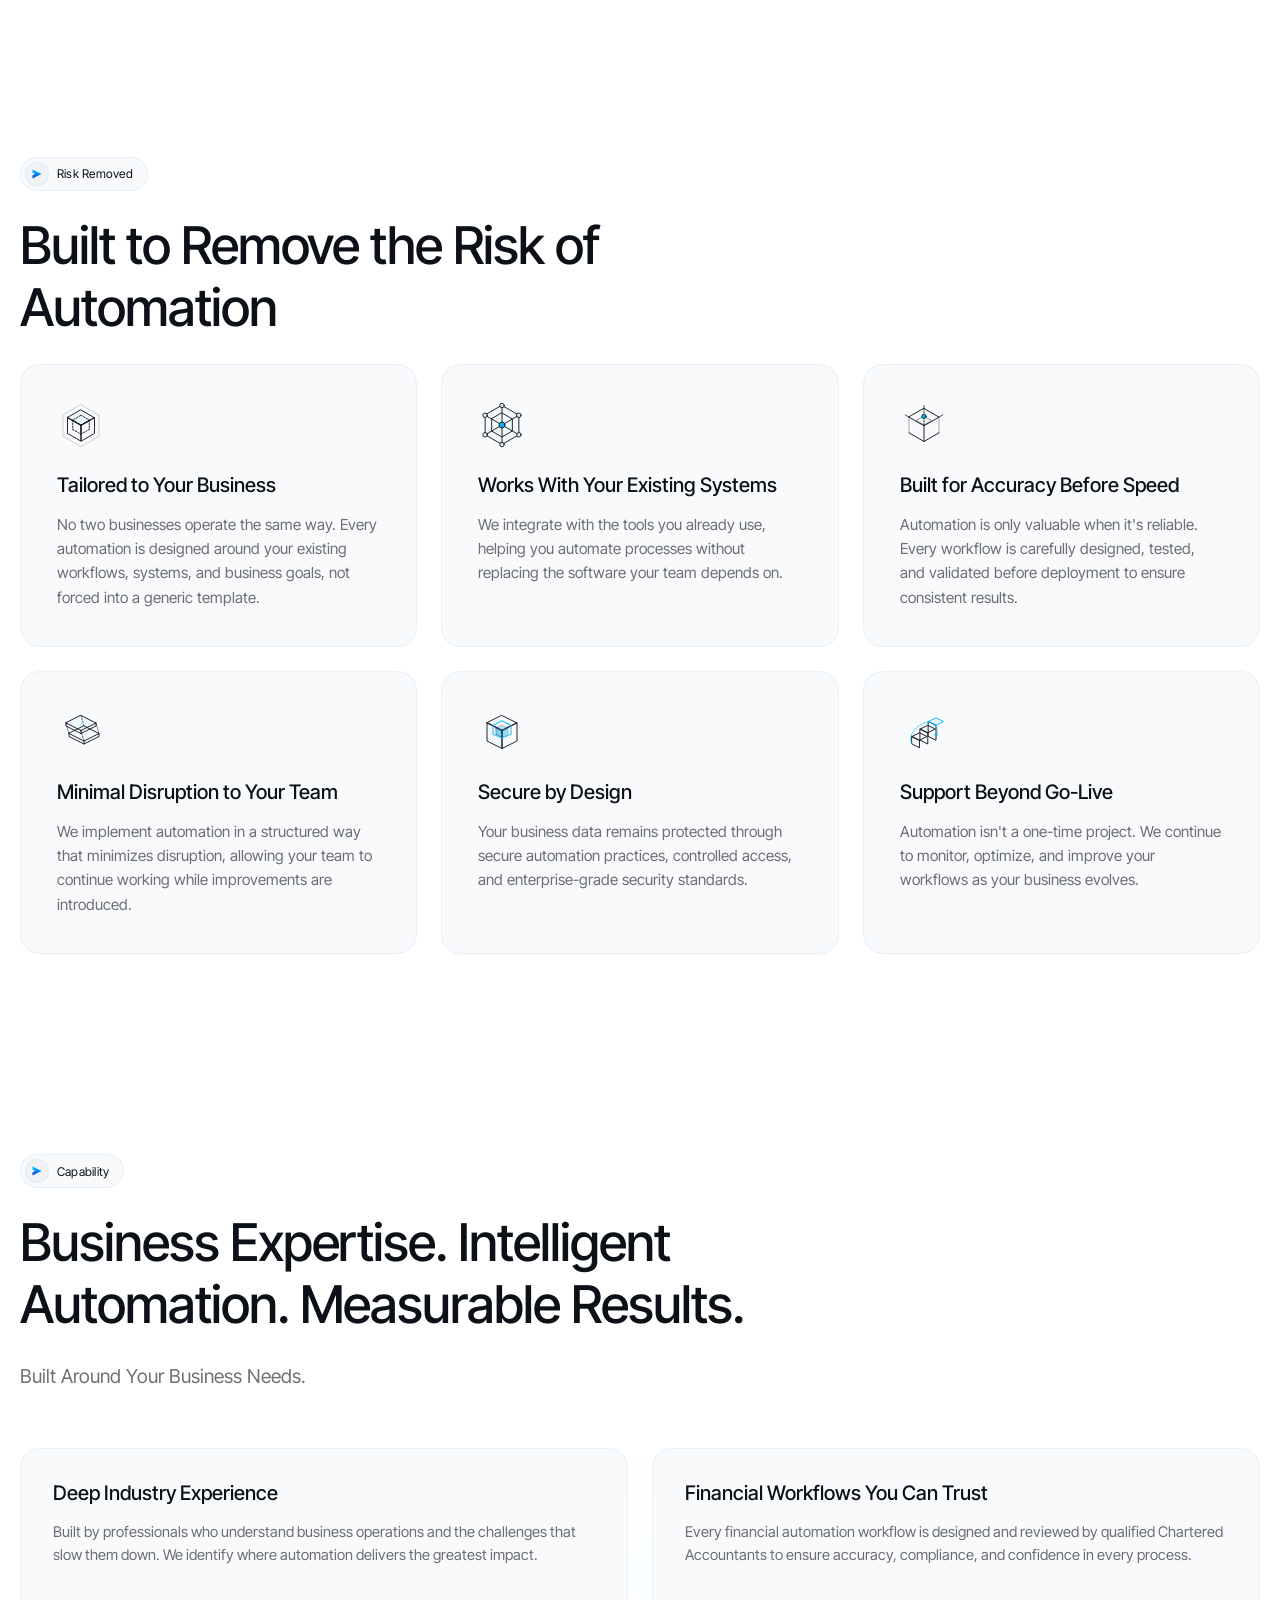
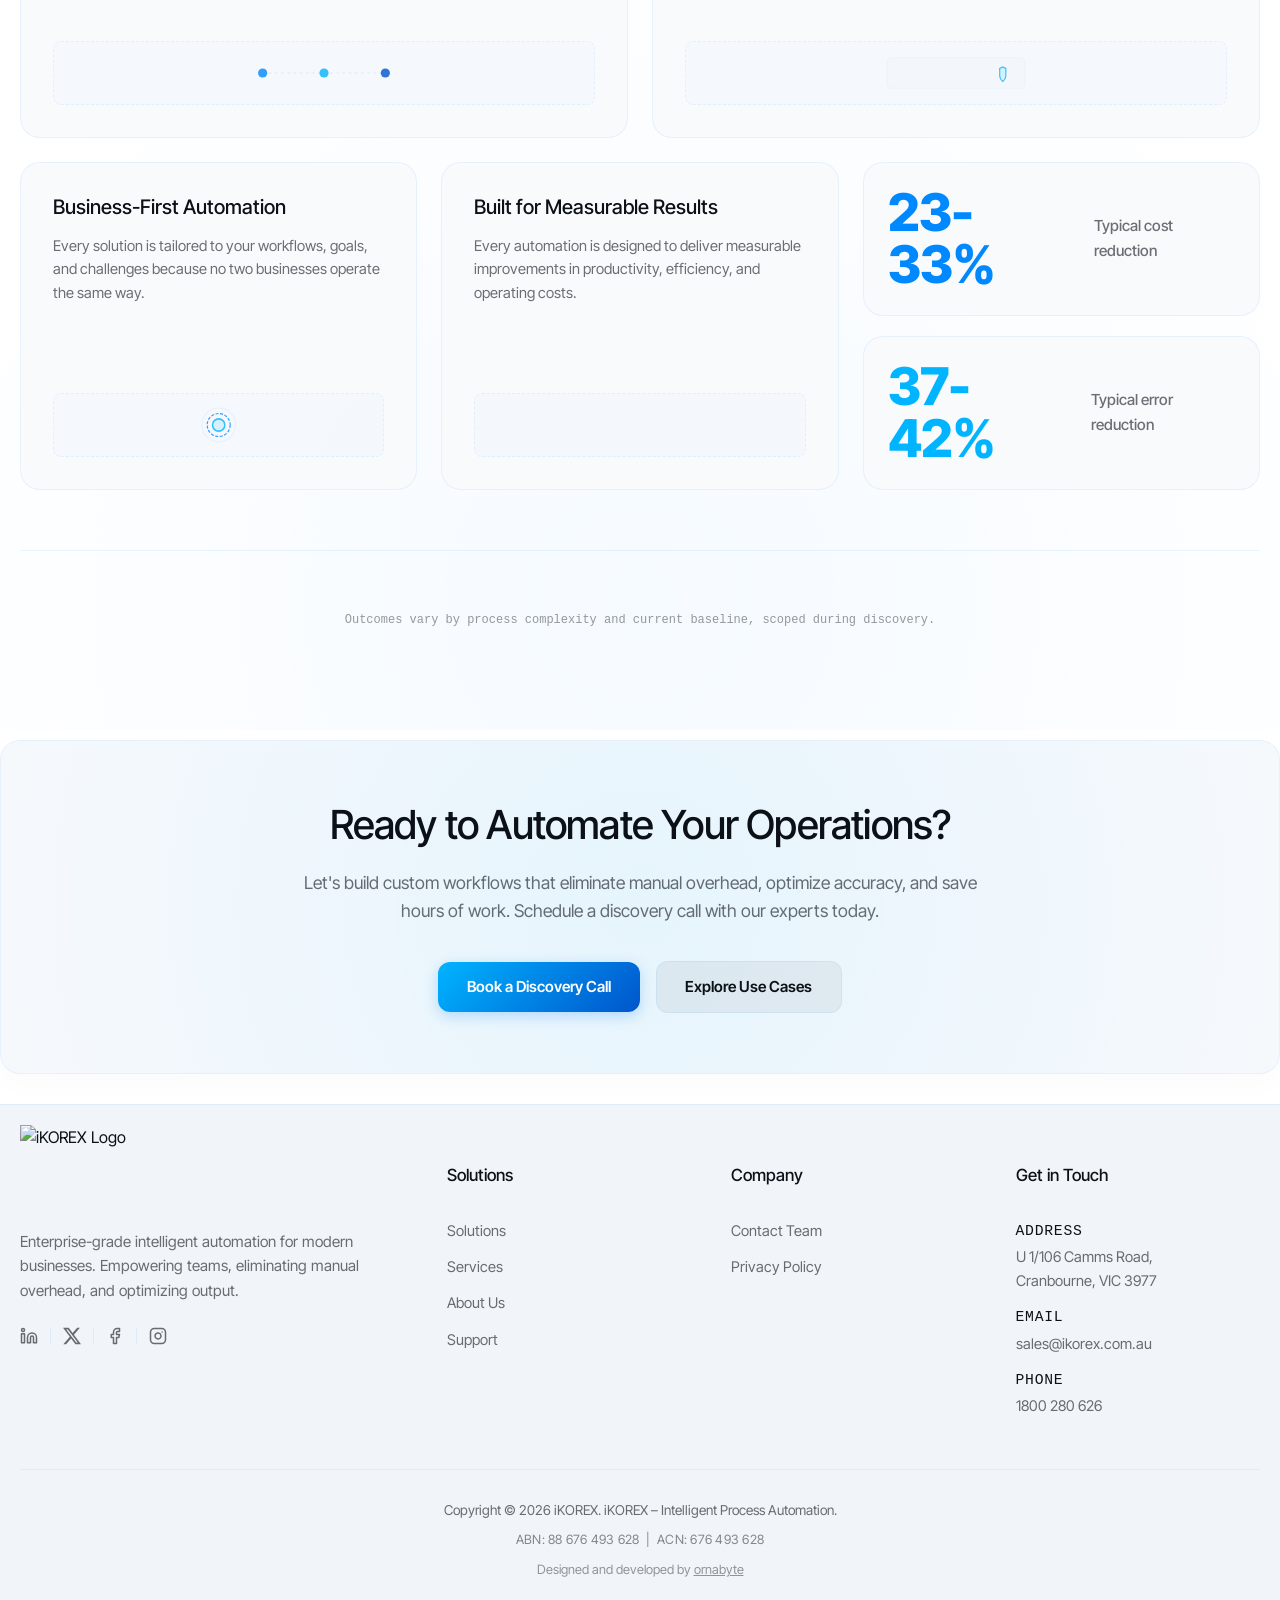
==== commit 64469b2d: "corrections updated 17/8/26" ====
--- a/index.html
+++ b/index.html
@@ -960,11 +960,11 @@
                   <stop offset="100%" stop-color="#0088ff" stop-opacity="1" />
                 </linearGradient>
               </defs>
-              <path d="M20 30 h160" stroke="var(--border-color)" stroke-width="2" stroke-dasharray="4 4" />
-              <circle cx="20" cy="30" r="6" fill="#0088ff" />
-              <circle cx="100" cy="30" r="6" fill="#00b4ff" />
-              <circle cx="180" cy="30" r="6" fill="#0055cc" />
-              <path d="M20 30 C60 10, 140 10, 180 30" stroke="url(#visual-grad-blue)" stroke-width="2.5" fill="none" />
+              <path class="industry-line-bg" d="M20 30 h160" stroke="var(--border-color)" stroke-width="2" stroke-dasharray="4 4" />
+              <circle class="industry-node node-1" cx="20" cy="30" r="6" fill="#0088ff" />
+              <circle class="industry-node node-2" cx="100" cy="30" r="6" fill="#00b4ff" />
+              <circle class="industry-node node-3" cx="180" cy="30" r="6" fill="#0055cc" />
+              <path class="industry-curve" d="M20 30 C60 10, 140 10, 180 30" stroke="url(#visual-grad-blue)" stroke-width="2.5" fill="none" />
             </svg>
           </div>
         </div>
@@ -976,15 +976,15 @@
             Accountants to ensure accuracy, compliance, and confidence in every process.</p>
           <div class="card-visual-compact">
             <svg viewBox="0 0 200 60" fill="none" class="minimal-visual-svg">
-              <rect x="10" y="10" width="180" height="40" rx="6" fill="rgba(0,136,255,0.01)"
+              <rect class="wf-bg-box" x="10" y="10" width="180" height="40" rx="6" fill="rgba(0,136,255,0.01)"
                 stroke="var(--border-color)" />
-              <line x1="30" y1="20" x2="140" y2="20" stroke="var(--border-color)" stroke-width="1.5"
+              <line class="wf-line line-1" x1="30" y1="20" x2="140" y2="20" stroke="var(--border-color)" stroke-width="1.5"
                 stroke-linecap="round" />
-              <line x1="30" y1="30" x2="120" y2="30" stroke="var(--border-color)" stroke-width="1.5"
+              <line class="wf-line line-2" x1="30" y1="30" x2="120" y2="30" stroke="var(--border-color)" stroke-width="1.5"
                 stroke-linecap="round" />
-              <line x1="30" y1="40" x2="100" y2="40" stroke="var(--border-color)" stroke-width="1.5"
+              <line class="wf-line line-3" x1="30" y1="40" x2="100" y2="40" stroke="var(--border-color)" stroke-width="1.5"
                 stroke-linecap="round" />
-              <path d="M165 24 v10 c0 4 -4 7 -4 7 s-4 -3 -4 -7 v-10 l4 -2 z" fill="rgba(0, 180, 255, 0.15)"
+              <path class="wf-shield" d="M165 24 v10 c0 4 -4 7 -4 7 s-4 -3 -4 -7 v-10 l4 -2 z" fill="rgba(0, 180, 255, 0.15)"
                 stroke="#00b4ff" stroke-width="1.5" />
             </svg>
           </div>
@@ -997,9 +997,9 @@
             businesses operate the same way.</p>
           <div class="card-visual-compact">
             <svg viewBox="0 0 200 60" fill="none" class="minimal-visual-svg">
-              <circle cx="100" cy="30" r="22" stroke="var(--border-color)" stroke-width="1.5" />
-              <circle cx="100" cy="30" r="15" stroke="#0088ff" stroke-width="1.5" stroke-dasharray="4 2" />
-              <circle cx="100" cy="30" r="8" fill="rgba(0, 180, 255, 0.15)" stroke="#00b4ff" stroke-width="2" />
+              <circle class="bf-circle-outer" cx="100" cy="30" r="22" stroke="var(--border-color)" stroke-width="1.5" />
+              <circle class="bf-circle-mid" cx="100" cy="30" r="15" stroke="#0088ff" stroke-width="1.5" stroke-dasharray="4 2" />
+              <circle class="bf-circle-inner" cx="100" cy="30" r="8" fill="rgba(0, 180, 255, 0.15)" stroke="#00b4ff" stroke-width="2" />
             </svg>
           </div>
         </div>
@@ -1017,9 +1017,9 @@
                   <stop offset="100%" stop-color="#00b4ff" />
                 </linearGradient>
               </defs>
-              <path d="M10 50 L50 35 L90 42 L130 20 L170 10" stroke="url(#visual-grad-cyan)" stroke-width="2.5"
+              <path class="results-chart-line" d="M10 50 L50 35 L90 42 L130 20 L170 10" stroke="url(#visual-grad-cyan)" stroke-width="2.5"
                 stroke-linecap="round" stroke-linejoin="round" fill="none" />
-              <circle cx="170" cy="10" r="4" fill="#00b4ff" />
+              <circle class="results-chart-dot" cx="170" cy="10" r="4" fill="#00b4ff" />
             </svg>
           </div>
         </div>
@@ -1119,7 +1119,7 @@
         <div class="link-group">
           <h4>Company</h4>
           <a href="contact.html">Contact Team</a>
-          <a href="#">Privacy Policy</a>
+          <a href="privacy.html">Privacy Policy</a>
         </div>
         <div class="link-group">
           <h4>Get in Touch</h4>
--- a/style.css
+++ b/style.css
@@ -9,10 +9,10 @@
   --bg-footer: #f1f5f9;
   --border-color: rgba(0, 136, 255, 0.08);
   --border-color-hover: rgba(0, 136, 255, 0.18);
-  
+
   --text-main: #0c1017;
   --text-muted: rgba(12, 16, 23, 0.60);
-  
+
   /* Accent Colors */
   --accent-orange: #0088ff;
   --accent-orange-hover: #0066ee;
@@ -22,7 +22,7 @@
   --accent-green-bg: rgba(16, 185, 129, 0.05);
   --accent-red: #ef4444;
   --accent-red-bg: rgba(239, 68, 68, 0.05);
-  
+
   --bg-console-row: rgba(12, 16, 23, 0.02);
   --border-console-row: rgba(12, 16, 23, 0.04);
   --btn-sec-bg: rgba(12, 16, 23, 0.05);
@@ -32,7 +32,7 @@
 
   /* Preloader Theme-Aware Styling */
   --preloader-grid: linear-gradient(rgba(0, 136, 255, 0.02) 1px, transparent 1px),
-                    linear-gradient(90deg, rgba(0, 136, 255, 0.02) 1px, transparent 1px);
+    linear-gradient(90deg, rgba(0, 136, 255, 0.02) 1px, transparent 1px);
   --preloader-orbit-color: rgba(0, 136, 255, 0.05);
   --preloader-subtitle-color: #475569;
   --preloader-status-color: #0088ff;
@@ -40,7 +40,7 @@
   /* Fonts */
   --font-sans: "Inter Tight", ui-sans-serif, system-ui, sans-serif, "Apple Color Emoji", "Segoe UI Emoji", "Segoe UI Symbol", "Noto Color Emoji";
   --font-mono: ui-monospace, SFMono-Regular, Menlo, Monaco, Consolas, "Liberation Mono", "Courier New", monospace;
-  
+
   /* Sizing and Offsets */
   --nav-height: 80px;
   --max-width: 1290px;
@@ -79,10 +79,10 @@
   --bg-footer: #030508;
   --border-color: rgba(255, 255, 255, 0.06);
   --border-color-hover: rgba(255, 255, 255, 0.15);
-  
+
   --text-main: #fcfcfd;
   --text-muted: rgba(252, 252, 253, 0.60);
-  
+
   --accent-orange: #0088ff;
   --accent-orange-hover: #0066ee;
   --accent-blue: #00b4ff;
@@ -90,7 +90,7 @@
   --accent-green: #10b981;
   --accent-green-bg: rgba(16, 185, 129, 0.08);
   --accent-red-bg: rgba(239, 68, 68, 0.08);
- 
+
   --bg-console-row: rgba(255, 255, 255, 0.02);
   --border-console-row: rgba(255, 255, 255, 0.03);
   --btn-sec-bg: rgba(255, 255, 255, 0.05);
@@ -98,7 +98,7 @@
 
   /* Preloader Theme-Aware Styling - Dark Theme Override */
   --preloader-grid: linear-gradient(rgba(0, 180, 255, 0.02) 1px, transparent 1px),
-                    linear-gradient(90deg, rgba(0, 180, 255, 0.02) 1px, transparent 1px);
+    linear-gradient(90deg, rgba(0, 180, 255, 0.02) 1px, transparent 1px);
   --preloader-orbit-color: rgba(0, 180, 255, 0.08);
   --preloader-subtitle-color: #94a3b8;
   --preloader-status-color: #38bdf8;
@@ -122,42 +122,48 @@
 }
 
 /* Typography Utilities */
-h1, .h1 {
+h1,
+.h1 {
   font-size: var(--text-heading-1);
   line-height: var(--text-heading-1--line-height);
   font-weight: 500;
   color: var(--text-main);
 }
 
-h2, .h2 {
+h2,
+.h2 {
   font-size: var(--text-heading-2);
   line-height: var(--text-heading-2--line-height);
   font-weight: 400;
   color: var(--text-main);
 }
 
-h3, .h3 {
+h3,
+.h3 {
   font-size: var(--text-heading-3);
   line-height: var(--text-heading-3--line-height);
   font-weight: 400;
   color: var(--text-main);
 }
 
-h4, .h4 {
+h4,
+.h4 {
   font-size: var(--text-heading-4);
   line-height: var(--text-heading-4--line-height);
   font-weight: 500;
   color: var(--text-main);
 }
 
-h5, .h5 {
+h5,
+.h5 {
   font-size: var(--text-heading-5);
   line-height: var(--text-heading-5--line-height);
   font-weight: 500;
   color: var(--text-main);
 }
 
-h6, .h6 {
+h6,
+.h6 {
   font-size: var(--text-heading-6);
   line-height: var(--text-heading-6--line-height);
   font-weight: 500;
@@ -301,6 +307,7 @@
   background-color: rgba(12, 16, 23, 0.08);
   border-color: var(--border-color-hover);
 }
+
 body.dark-theme .btn-secondary:hover {
   background-color: rgba(255, 255, 255, 0.08);
 }
@@ -378,10 +385,12 @@
 }
 
 .logo-img {
-  height: 130px; /* Scaled up further to make it highly prominent and visible */
+  height: 130px;
+  /* Scaled up further to make it highly prominent and visible */
   width: auto;
   display: block;
-  margin: -40px 0; /* Pull boundaries to center the enlarged logo within the navbar */
+  margin: -40px 0;
+  /* Pull boundaries to center the enlarged logo within the navbar */
   transition: filter 0.3s ease;
   filter: none;
   mix-blend-mode: multiply;
@@ -471,7 +480,7 @@
 .hero-section {
   padding-top: calc(var(--nav-height) + 60px);
   background: radial-gradient(circle at 80% 20%, rgba(59, 130, 246, 0.08) 0%, transparent 50%),
-              radial-gradient(circle at 10% 80%, rgba(249, 115, 22, 0.05) 0%, transparent 40%);
+    radial-gradient(circle at 10% 80%, rgba(249, 115, 22, 0.05) 0%, transparent 40%);
 }
 
 .hero-grid {
@@ -620,10 +629,13 @@
 }
 
 @keyframes svg-pulse {
-  0%, 100% {
+
+  0%,
+  100% {
     r: 3px;
     opacity: 0.6;
   }
+
   50% {
     r: 6px;
     opacity: 1;
@@ -667,27 +679,36 @@
 }
 
 @keyframes task-float-1 {
-  0%, 100% {
+
+  0%,
+  100% {
     transform: translateY(0px) translateX(0px) rotate(0deg);
   }
+
   50% {
     transform: translateY(-6px) translateX(-2px) rotate(1deg);
   }
 }
 
 @keyframes task-float-2 {
-  0%, 100% {
+
+  0%,
+  100% {
     transform: translateY(0px) translateX(0px) rotate(0deg);
   }
+
   50% {
     transform: translateY(-8px) translateX(3px) rotate(-1.5deg);
   }
 }
 
 @keyframes task-float-3 {
-  0%, 100% {
+
+  0%,
+  100% {
     transform: translateY(0px) translateX(0px) rotate(0deg);
   }
+
   50% {
     transform: translateY(-5px) translateX(-3px) rotate(0.8deg);
   }
@@ -1026,9 +1047,20 @@
 }
 
 @keyframes pulseRing {
-  0% { transform: scale(0.95); opacity: 0.8; }
-  50% { transform: scale(1.3); opacity: 0.3; }
-  100% { transform: scale(1.6); opacity: 0; }
+  0% {
+    transform: scale(0.95);
+    opacity: 0.8;
+  }
+
+  50% {
+    transform: scale(1.3);
+    opacity: 0.3;
+  }
+
+  100% {
+    transform: scale(1.6);
+    opacity: 0;
+  }
 }
 
 .flow-lines {
@@ -1079,7 +1111,8 @@
   height: 20px;
 }
 
-.sheet-icon, .qb-icon {
+.sheet-icon,
+.qb-icon {
   border-radius: 4px;
 }
 
@@ -1108,7 +1141,7 @@
   left: 0;
   width: 100%;
   height: 100%;
-  background-image: 
+  background-image:
     linear-gradient(rgba(12, 16, 23, 0.03) 1px, transparent 1px),
     linear-gradient(90deg, rgba(12, 16, 23, 0.03) 1px, transparent 1px);
   background-size: 16px 16px;
@@ -1116,7 +1149,7 @@
 }
 
 body.dark-theme .grid-overlay {
-  background-image: 
+  background-image:
     linear-gradient(rgba(255, 255, 255, 0.02) 1px, transparent 1px),
     linear-gradient(90deg, rgba(255, 255, 255, 0.02) 1px, transparent 1px);
 }
@@ -1133,9 +1166,17 @@
 }
 
 @keyframes scan {
-  0% { top: 0%; }
-  50% { top: 100%; }
-  100% { top: 0%; }
+  0% {
+    top: 0%;
+  }
+
+  50% {
+    top: 100%;
+  }
+
+  100% {
+    top: 0%;
+  }
 }
 
 .viewport-corner {
@@ -1150,10 +1191,33 @@
   border-color: rgba(255, 255, 255, 0.25);
 }
 
-.viewport-corner.top-left { top: 8px; left: 8px; border-right: none; border-bottom: none; }
-.viewport-corner.top-right { top: 8px; right: 8px; border-left: none; border-bottom: none; }
-.viewport-corner.bottom-left { bottom: 8px; left: 8px; border-right: none; border-top: none; }
-.viewport-corner.bottom-right { bottom: 8px; right: 8px; border-left: none; border-top: none; }
+.viewport-corner.top-left {
+  top: 8px;
+  left: 8px;
+  border-right: none;
+  border-bottom: none;
+}
+
+.viewport-corner.top-right {
+  top: 8px;
+  right: 8px;
+  border-left: none;
+  border-bottom: none;
+}
+
+.viewport-corner.bottom-left {
+  bottom: 8px;
+  left: 8px;
+  border-right: none;
+  border-top: none;
+}
+
+.viewport-corner.bottom-right {
+  bottom: 8px;
+  right: 8px;
+  border-left: none;
+  border-top: none;
+}
 
 .bounding-box {
   position: absolute;
@@ -1182,8 +1246,15 @@
 }
 
 @keyframes pulseBox {
-  0%, 100% { opacity: 0.95; }
-  50% { opacity: 0.7; }
+
+  0%,
+  100% {
+    opacity: 0.95;
+  }
+
+  50% {
+    opacity: 0.7;
+  }
 }
 
 .box-label {
@@ -1219,7 +1290,8 @@
   color: #f97316;
 }
 
-.hud-top, .hud-bottom {
+.hud-top,
+.hud-bottom {
   position: absolute;
   width: calc(100% - 16px);
   display: flex;
@@ -1267,7 +1339,9 @@
 }
 
 @keyframes pulseRec {
-  50% { opacity: 0; }
+  50% {
+    opacity: 0;
+  }
 }
 
 /* --- Visual 3: Financial Chart --- */
@@ -1373,7 +1447,7 @@
   opacity: 0;
   pointer-events: none;
   transition: all 0.2s ease;
-  box-shadow: 0 2px 6px rgba(0,0,0,0.15);
+  box-shadow: 0 2px 6px rgba(0, 0, 0, 0.15);
   z-index: 10;
 }
 
@@ -1743,8 +1817,13 @@
 }
 
 @keyframes signalTravel {
-  0% { left: 0%; }
-  100% { left: 100%; }
+  0% {
+    left: 0%;
+  }
+
+  100% {
+    left: 100%;
+  }
 }
 
 .pipeline-performance {
@@ -1794,8 +1873,14 @@
 }
 
 @keyframes perfPulse {
-  0% { opacity: 0.6; }
-  100% { opacity: 1; box-shadow: 0 0 4px var(--accent-green); }
+  0% {
+    opacity: 0.6;
+  }
+
+  100% {
+    opacity: 1;
+    box-shadow: 0 0 4px var(--accent-green);
+  }
 }
 
 /* Floating Overlays */
@@ -1854,9 +1939,17 @@
 
 /* Animations */
 @keyframes floatOverlay {
-  0% { transform: translateY(0px); }
-  50% { transform: translateY(-5px); }
-  100% { transform: translateY(0px); }
+  0% {
+    transform: translateY(0px);
+  }
+
+  50% {
+    transform: translateY(-5px);
+  }
+
+  100% {
+    transform: translateY(0px);
+  }
 }
 
 .animate-float {
@@ -2038,6 +2131,240 @@
   opacity: 0.8;
 }
 
+/* Capability Cards SVG Animations */
+
+/* 1. Deep Industry Experience Card */
+.industry-curve {
+  stroke-dasharray: 180;
+  stroke-dashoffset: 180;
+  transition: stroke-dashoffset 0.8s cubic-bezier(0.4, 0, 0.2, 1);
+}
+
+.capability-card:hover .industry-curve {
+  stroke-dashoffset: 0;
+}
+
+.industry-node {
+  transform-origin: center;
+  transform-box: fill-box;
+  transition: transform 0.4s cubic-bezier(0.34, 1.56, 0.64, 1), fill 0.3s ease, filter 0.3s ease;
+}
+
+/* Staggered entry/pulse on hover */
+.capability-card:hover .industry-node.node-1 {
+  transform: scale(1.35);
+  fill: #00b4ff;
+  filter: drop-shadow(0 0 4px rgba(0, 180, 255, 0.6));
+}
+
+.capability-card:hover .industry-node.node-2 {
+  transform: scale(1.35);
+  fill: #00d4ff;
+  filter: drop-shadow(0 0 4px rgba(0, 212, 255, 0.6));
+  transition-delay: 0.15s;
+}
+
+.capability-card:hover .industry-node.node-3 {
+  transform: scale(1.35);
+  fill: #0088ff;
+  filter: drop-shadow(0 0 4px rgba(0, 136, 255, 0.6));
+  transition-delay: 0.3s;
+}
+
+/* 2. Financial Workflows You Can Trust Card */
+.wf-line {
+  transition: stroke-dashoffset 0.6s cubic-bezier(0.4, 0, 0.2, 1), stroke 0.3s ease;
+}
+
+.wf-line.line-1 {
+  stroke-dasharray: 110;
+  stroke-dashoffset: 110;
+}
+
+.wf-line.line-2 {
+  stroke-dasharray: 90;
+  stroke-dashoffset: 90;
+}
+
+.wf-line.line-3 {
+  stroke-dasharray: 70;
+  stroke-dashoffset: 70;
+}
+
+/* On hover, draw the lines from left to right with staggered delays */
+.capability-card:hover .wf-line {
+  stroke-dashoffset: 0;
+  stroke: var(--accent-blue);
+}
+
+.capability-card:hover .wf-line.line-1 {
+  transition-delay: 0s;
+}
+
+.capability-card:hover .wf-line.line-2 {
+  transition-delay: 0.12s;
+}
+
+.capability-card:hover .wf-line.line-3 {
+  transition-delay: 0.24s;
+}
+
+/* Staggered delay when resetting on mouse leave */
+.wf-line.line-1 {
+  transition-delay: 0.24s;
+}
+
+.wf-line.line-2 {
+  transition-delay: 0.12s;
+}
+
+.wf-line.line-3 {
+  transition-delay: 0s;
+}
+
+.wf-shield {
+  transform-origin: center;
+  transform-box: fill-box;
+  transition: transform 0.4s cubic-bezier(0.34, 1.56, 0.64, 1), fill 0.3s ease;
+}
+
+.capability-card:hover .wf-shield {
+  transform: scale(1.18);
+  fill: rgba(0, 180, 255, 0.3);
+  animation: shieldPulse 1.5s infinite alternate ease-in-out 0.4s;
+}
+
+@keyframes shieldPulse {
+  0% {
+    filter: drop-shadow(0 0 2px rgba(0, 180, 255, 0.4));
+  }
+
+  100% {
+    filter: drop-shadow(0 0 8px rgba(0, 180, 255, 0.8));
+  }
+}
+
+/* 3. Business-First Automation Card */
+.bf-circle-mid {
+  transform-origin: center;
+  transform-box: fill-box;
+  transition: stroke 0.3s ease;
+}
+
+.capability-card:hover .bf-circle-mid {
+  stroke: var(--accent-blue);
+  animation: spinMid 6s linear infinite;
+}
+
+@keyframes spinMid {
+  from {
+    transform: rotate(0deg);
+  }
+
+  to {
+    transform: rotate(360deg);
+  }
+}
+
+.bf-circle-inner {
+  transform-origin: center;
+  transform-box: fill-box;
+  transition: fill 0.3s ease, stroke 0.3s ease;
+}
+
+.capability-card:hover .bf-circle-inner {
+  animation: pulseInner 1.5s ease-in-out infinite alternate;
+}
+
+@keyframes pulseInner {
+  0% {
+    transform: scale(1);
+    fill: rgba(0, 180, 255, 0.15);
+  }
+
+  100% {
+    transform: scale(1.25);
+    fill: rgba(0, 180, 255, 0.4);
+    filter: drop-shadow(0 0 3px rgba(0, 180, 255, 0.6));
+  }
+}
+
+.bf-circle-outer {
+  transform-origin: center;
+  transform-box: fill-box;
+  transition: stroke 0.3s ease;
+}
+
+.capability-card:hover .bf-circle-outer {
+  animation: radarRipple 2s cubic-bezier(0.1, 0.8, 0.3, 1) infinite;
+}
+
+@keyframes radarRipple {
+  0% {
+    transform: scale(1);
+    opacity: 1;
+    stroke: var(--border-color);
+  }
+
+  100% {
+    transform: scale(1.35);
+    opacity: 0;
+    stroke: var(--accent-blue);
+  }
+}
+
+/* 4. Built for Measurable Results Card */
+.results-chart-line {
+  stroke-dasharray: 180;
+  stroke-dashoffset: 180;
+  transition: stroke-dashoffset 0.8s cubic-bezier(0.4, 0, 0.2, 1);
+}
+
+.capability-card:hover .results-chart-line {
+  stroke-dashoffset: 0;
+}
+
+.results-chart-dot {
+  transform-origin: center;
+  transform-box: fill-box;
+  transform: scale(0);
+  transition: transform 0.4s cubic-bezier(0.34, 1.56, 0.64, 1) 0.7s;
+}
+
+.capability-card:hover .results-chart-dot {
+  transform: scale(1.5);
+  animation: pulseDot 1.2s infinite alternate ease-in-out 1.1s;
+}
+
+@keyframes pulseDot {
+  0% {
+    filter: drop-shadow(0 0 2px rgba(0, 180, 255, 0.5));
+    fill: #00b4ff;
+  }
+
+  100% {
+    filter: drop-shadow(0 0 8px rgba(0, 180, 255, 0.9));
+    fill: #00ffff;
+  }
+}
+
+/* 5. Stats Card Hover Shimmer/Glow */
+.stat-number-compact {
+  transition: transform 0.4s cubic-bezier(0.16, 1, 0.3, 1), text-shadow 0.4s ease;
+}
+
+.stat-card-compact:hover .stat-number-compact {
+  transform: scale(1.05) translateZ(0);
+}
+
+.stat-card-compact:hover:nth-child(1) .stat-number-compact {
+  text-shadow: 0 0 15px rgba(255, 110, 0, 0.4);
+}
+
+.stat-card-compact:hover:nth-child(2) .stat-number-compact {
+  text-shadow: 0 0 15px rgba(0, 136, 255, 0.4);
+}
+
 /* Stats Bento Grid Card */
 .stats-bento-card {
   grid-column: span 4;
@@ -2225,10 +2552,12 @@
     transform: scale(0.95);
     box-shadow: 0 0 0 0 rgba(16, 185, 129, 0.5);
   }
+
   70% {
     transform: scale(1);
     box-shadow: 0 0 0 8px rgba(16, 185, 129, 0);
   }
+
   100% {
     transform: scale(0.95);
     box-shadow: 0 0 0 0 rgba(16, 185, 129, 0);
@@ -2245,6 +2574,7 @@
   0% {
     left: 0;
   }
+
   100% {
     left: 100%;
   }
@@ -2260,6 +2590,7 @@
   0% {
     height: 30%;
   }
+
   100% {
     height: 90%;
   }
@@ -2973,68 +3304,72 @@
     grid-template-columns: 1fr;
     gap: 50px;
   }
-  
+
   .hero-content {
     text-align: center;
   }
-  
+
   .hero-description {
     margin-left: auto;
     margin-right: auto;
   }
-  
+
   .hero-checklist {
     align-items: center;
   }
-  
+
   .hero-actions {
     justify-content: center;
   }
-  
+
   .diagnosis-grid {
     grid-template-columns: 1fr;
   }
-  
+
   .risk-grid {
     grid-template-columns: repeat(2, 1fr);
   }
-  
+
   .capabilities-grid {
     grid-template-columns: repeat(12, 1fr);
     gap: 24px;
   }
+
   .capability-card.span-4 {
     grid-column: span 6;
   }
+
   .stats-bento-card {
     grid-column: span 12;
     flex-direction: row;
   }
-  
+
   .engines-grid {
     grid-template-columns: 1fr;
     gap: 32px;
   }
+
   .footer-grid {
     grid-template-columns: 1fr;
     gap: 40px;
   }
+
   .footer-brand,
   .footer-links {
     grid-column: span 12;
   }
-  
+
   .solution-horizontal-card {
     grid-template-columns: 1fr;
     gap: 32px;
     padding: 32px;
   }
-  
+
   .story-split-grid {
     grid-template-columns: 1fr;
     gap: 40px;
   }
-  
+
   .values-grid,
   .team-section-grid {
     grid-template-columns: 1fr;
@@ -3050,7 +3385,7 @@
   .navbar-container {
     position: relative;
   }
-  
+
   .nav-links {
     display: none;
     position: absolute;
@@ -3079,18 +3414,18 @@
     border-top: 1px solid var(--border-color);
     padding-top: 15px;
   }
-  
+
   .nav-links.active {
     display: flex;
   }
-  
+
   .nav-cta {
     display: flex;
     margin-left: auto;
     margin-right: 16px;
     gap: 0;
   }
-  
+
   .nav-cta .btn {
     display: none;
   }
@@ -3099,44 +3434,46 @@
     height: 90px;
     margin: -25px 0;
   }
-  
+
   .mobile-menu-btn {
     display: block;
   }
-  
+
   .hero-title {
     font-size: 2.5rem;
   }
-  
+
   .section-title {
     font-size: 2.25rem;
   }
-  
+
   .comparison-grid {
     grid-template-columns: 1fr;
   }
-  
+
   .risk-grid {
     grid-template-columns: 1fr;
   }
-  
+
   .capabilities-grid {
     grid-template-columns: 1fr;
   }
+
   .capability-card.span-6,
   .capability-card.span-4,
   .stats-bento-card {
     grid-column: span 12;
   }
+
   .stats-bento-card {
     flex-direction: column;
   }
-  
+
   .footer-grid {
     grid-template-columns: 1fr;
     gap: 40px;
   }
-  
+
   .footer-links {
     grid-template-columns: 1fr;
     gap: 30px;
@@ -3145,13 +3482,16 @@
   .cta-title {
     font-size: 2rem;
   }
+
   .cta-description {
     font-size: 1rem;
   }
+
   .cta-actions {
     flex-direction: column;
     width: 100%;
   }
+
   .cta-actions .btn {
     width: 100%;
   }
@@ -3163,6 +3503,7 @@
   .founder-card-info {
     padding: 16px;
   }
+
   .founder-img-wrapper {
     height: 200px;
   }
@@ -3177,6 +3518,7 @@
     grid-template-columns: 1fr;
     gap: 16px;
   }
+
   .founder-img-wrapper {
     height: 240px;
   }
@@ -3234,7 +3576,7 @@
   color: var(--text-main);
 }
 
-.contact-info-content p, 
+.contact-info-content p,
 .contact-info-content a {
   font-size: 0.95rem;
   color: var(--text-muted);
@@ -3490,8 +3832,10 @@
 .loader-logo-img {
   width: 240px;
   height: auto;
-  clip-path: inset(0 0 16% 0); /* Crop the unreadable baked-in subtitle */
-  margin-top: -10px; /* Offset original layout spacing */
+  clip-path: inset(0 0 16% 0);
+  /* Crop the unreadable baked-in subtitle */
+  margin-top: -10px;
+  /* Offset original layout spacing */
   animation: loader-logo-pulse 4.0s ease-in-out infinite;
   user-select: none;
   pointer-events: none;
@@ -3525,13 +3869,15 @@
   font-family: var(--font-sans);
   font-size: 10px;
   font-weight: 600;
-  letter-spacing: 0.5em; /* Extremely wide tracking matching the image design */
+  letter-spacing: 0.5em;
+  /* Extremely wide tracking matching the image design */
   color: var(--preloader-subtitle-color);
   text-transform: uppercase;
   text-align: center;
   margin-top: 10px;
   margin-bottom: 2px;
-  padding-left: 0.5em; /* Compensate for trailing letter-spacing to center text */
+  padding-left: 0.5em;
+  /* Compensate for trailing letter-spacing to center text */
   opacity: 0;
   animation: loader-fade-in-up 0.8s cubic-bezier(0.16, 1, 0.3, 1) 0.2s forwards;
 }
@@ -3550,10 +3896,13 @@
 }
 
 @keyframes loader-logo-pulse {
-  0%, 100% {
+
+  0%,
+  100% {
     transform: scale(0.97);
     filter: drop-shadow(0 0 8px rgba(0, 180, 255, 0.05));
   }
+
   50% {
     transform: scale(1.03);
     filter: drop-shadow(0 0 20px rgba(0, 180, 255, 0.2));
@@ -3561,13 +3910,23 @@
 }
 
 @keyframes spin-clockwise {
-  from { transform: rotate(0deg); }
-  to { transform: rotate(360deg); }
+  from {
+    transform: rotate(0deg);
+  }
+
+  to {
+    transform: rotate(360deg);
+  }
 }
 
 @keyframes spin-counter-clockwise {
-  from { transform: rotate(360deg); }
-  to { transform: rotate(0deg); }
+  from {
+    transform: rotate(360deg);
+  }
+
+  to {
+    transform: rotate(0deg);
+  }
 }
 
 @keyframes loader-fade-in-up {
@@ -3575,6 +3934,7 @@
     opacity: 0;
     transform: translateY(6px);
   }
+
   to {
     opacity: 0.85;
     transform: translateY(0);
@@ -3680,19 +4040,27 @@
   box-shadow: 0 10px 25px rgba(0, 180, 255, 0.25);
   z-index: 12;
   overflow: hidden;
-  padding: 14px;
+  padding: 0px;
+  /* Reduced padding from 14px to make the logo larger */
   transition: transform 0.4s ease;
 }
 
 .logo-circle-container:hover {
-  transform: scale(1.05) rotate(5deg);
+  transform: rotate(5deg);
+  /* Keep the circle same size (no scale), only rotate slightly */
 }
 
 .center-logo-img {
   width: 100%;
   height: auto;
   object-fit: contain;
-  transition: filter 0.3s ease;
+  transition: transform 0.4s ease, filter 0.3s ease;
+  /* Animate the scale of the logo image */
+}
+
+.logo-circle-container:hover .center-logo-img {
+  transform: scale(1.2);
+  /* Scale up the logo inside the circle when hovered */
 }
 
 /* Dark theme logic for logo image */
@@ -3744,6 +4112,7 @@
     height: 96px;
     opacity: 0.8;
   }
+
   100% {
     width: 190px;
     height: 190px;
@@ -3798,9 +4167,12 @@
 }
 
 @keyframes float-node {
-  0%, 100% {
+
+  0%,
+  100% {
     transform: translateY(0);
   }
+
   50% {
     transform: translateY(-8px);
   }
@@ -3814,17 +4186,20 @@
     gap: 35px;
     padding: 20px 0;
   }
+
   .animation-column {
     flex-direction: row;
     width: 100%;
     gap: 10px;
     height: auto;
   }
+
   .node-item {
     width: auto;
     flex: 1;
     justify-content: center;
   }
+
   .node-center {
     position: relative;
     top: auto;
@@ -3832,12 +4207,15 @@
     transform: none;
     margin: 15px 0;
   }
+
   .center-pulse-ring {
     top: 50% !important;
   }
+
   .animation-svg.desktop-only {
     display: none;
   }
+
   .animation-svg.mobile-only {
     display: block;
     top: 0;
@@ -3846,11 +4224,261 @@
     right: 0;
     height: 100%;
   }
+
   .animated-path {
     stroke: rgba(0, 180, 255, 0.25);
   }
+
   body.dark-theme .animated-path {
     stroke: rgba(255, 255, 255, 0.22);
   }
 }
 
+/* --- Privacy Policy Page Styles --- */
+.privacy-layout {
+  padding: 80px 20px 120px 20px;
+}
+
+.privacy-grid {
+  display: grid;
+  grid-template-columns: 280px 1fr;
+  gap: 60px;
+  align-items: start;
+}
+
+/* Sidebar styling */
+.privacy-sidebar {
+  position: sticky;
+  top: 110px;
+  max-height: calc(100vh - 140px);
+  overflow-y: auto;
+  padding-right: 15px;
+  border-right: 1px solid var(--border-color);
+}
+
+/* Custom scrollbar for sidebar */
+.privacy-sidebar::-webkit-scrollbar {
+  width: 4px;
+}
+.privacy-sidebar::-webkit-scrollbar-track {
+  background: transparent;
+}
+.privacy-sidebar::-webkit-scrollbar-thumb {
+  background: var(--border-color);
+  border-radius: 2px;
+}
+
+.privacy-nav {
+  display: flex;
+  flex-direction: column;
+  gap: 12px;
+}
+
+.privacy-nav-link {
+  font-size: 0.9rem;
+  color: var(--text-muted);
+  text-align: left;
+  line-height: 1.4;
+  transition: all 0.25s ease;
+  padding: 4px 0;
+  border-left: 2px solid transparent;
+  padding-left: 12px;
+  margin-left: -2px;
+}
+
+.privacy-nav-link:hover {
+  color: var(--accent-orange);
+  padding-left: 16px;
+}
+
+.privacy-nav-link.active {
+  color: var(--accent-orange);
+  font-weight: 600;
+  border-left-color: var(--accent-orange);
+  padding-left: 16px;
+}
+
+/* Document content area styling */
+.privacy-document {
+  max-width: 820px;
+  line-height: 1.75;
+}
+
+.privacy-section {
+  scroll-margin-top: 120px; /* Offset for sticky nav menu and headers */
+  margin-bottom: 30px;
+  padding: 0; /* Reset global section padding */
+}
+
+.privacy-section h2 {
+  font-size: 1.75rem;
+  font-weight: 600;
+  color: var(--text-main);
+  margin-bottom: 12px;
+  display: flex;
+  align-items: center;
+  gap: 12px;
+  letter-spacing: -0.01em;
+}
+
+.privacy-section h2::before {
+  content: "";
+  display: inline-block;
+  width: 6px;
+  height: 24px;
+  background: var(--brand-grad);
+  border-radius: 4px;
+}
+
+.privacy-section p {
+  color: var(--text-muted);
+  margin-bottom: 12px;
+  font-size: 1.05rem;
+}
+
+.privacy-section ul {
+  list-style: none;
+  padding-left: 0;
+  margin-bottom: 12px;
+}
+
+.privacy-section li {
+  position: relative;
+  padding-left: 24px;
+  margin-bottom: 6px;
+  color: var(--text-muted);
+  font-size: 1.05rem;
+}
+
+.privacy-section li::before {
+  content: "→";
+  position: absolute;
+  left: 0;
+  color: var(--accent-orange);
+  font-weight: bold;
+}
+
+/* Specific styling for alerts or boxes in privacy doc */
+.privacy-highlight-box {
+  background: var(--bg-secondary);
+  border: 1px solid var(--border-color);
+  border-radius: var(--radius-md);
+  padding: 24px;
+  margin: 20px 0;
+  position: relative;
+  overflow: hidden;
+}
+
+.privacy-highlight-box::after {
+  content: "";
+  position: absolute;
+  top: 0;
+  left: 0;
+  width: 4px;
+  height: 100%;
+  background: var(--brand-grad);
+}
+
+.privacy-highlight-box h3 {
+  font-size: 1.2rem;
+  font-weight: 600;
+  margin-bottom: 12px;
+  color: var(--text-main);
+}
+
+.privacy-highlight-box p {
+  margin-bottom: 0;
+  font-size: 0.975rem;
+}
+
+.contact-card-grid {
+  display: grid;
+  grid-template-columns: repeat(auto-fit, minmax(240px, 1fr));
+  gap: 20px;
+  margin-top: 30px;
+}
+
+.privacy-contact-card {
+  background: var(--bg-card);
+  border: 1px solid var(--border-color);
+  border-radius: var(--radius-md);
+  padding: 20px;
+  transition: all 0.3s ease;
+}
+
+.privacy-contact-card:hover {
+  border-color: var(--border-color-hover);
+  transform: translateY(-2px);
+}
+
+.privacy-contact-card h3 {
+  font-size: 1rem;
+  font-weight: 600;
+  color: var(--text-muted);
+  text-transform: uppercase;
+  letter-spacing: 0.05em;
+  margin-bottom: 8px;
+}
+
+.privacy-contact-card p {
+  font-size: 1.1rem;
+  color: var(--text-main);
+  font-weight: 500;
+  margin-bottom: 0;
+}
+
+.privacy-contact-card a {
+  color: var(--accent-orange);
+  transition: color 0.2s ease;
+}
+
+.privacy-contact-card a:hover {
+  color: var(--accent-orange-hover);
+  text-decoration: underline;
+}
+
+/* Responsive adjustments */
+@media (max-width: 1024px) {
+  .privacy-grid {
+    grid-template-columns: 1fr;
+    gap: 40px;
+  }
+  
+  .privacy-sidebar {
+    position: static;
+    border-right: none;
+    padding-right: 0;
+    max-height: none;
+    border-bottom: 1px solid var(--border-color);
+    padding-bottom: 30px;
+  }
+  
+  .privacy-nav {
+    flex-direction: row;
+    flex-wrap: wrap;
+    gap: 8px;
+  }
+  
+  .privacy-nav-link {
+    font-size: 0.85rem;
+    padding: 6px 12px;
+    background: var(--bg-secondary);
+    border: 1px solid var(--border-color);
+    border-radius: 20px;
+    border-left: 1px solid var(--border-color);
+    padding-left: 12px;
+    margin-left: 0;
+  }
+  
+  .privacy-nav-link:hover {
+    padding-left: 12px;
+    background: var(--bg-card);
+  }
+  
+  .privacy-nav-link.active {
+    background: var(--brand-grad);
+    color: #fff;
+    border-color: transparent;
+    padding-left: 12px;
+  }
+}
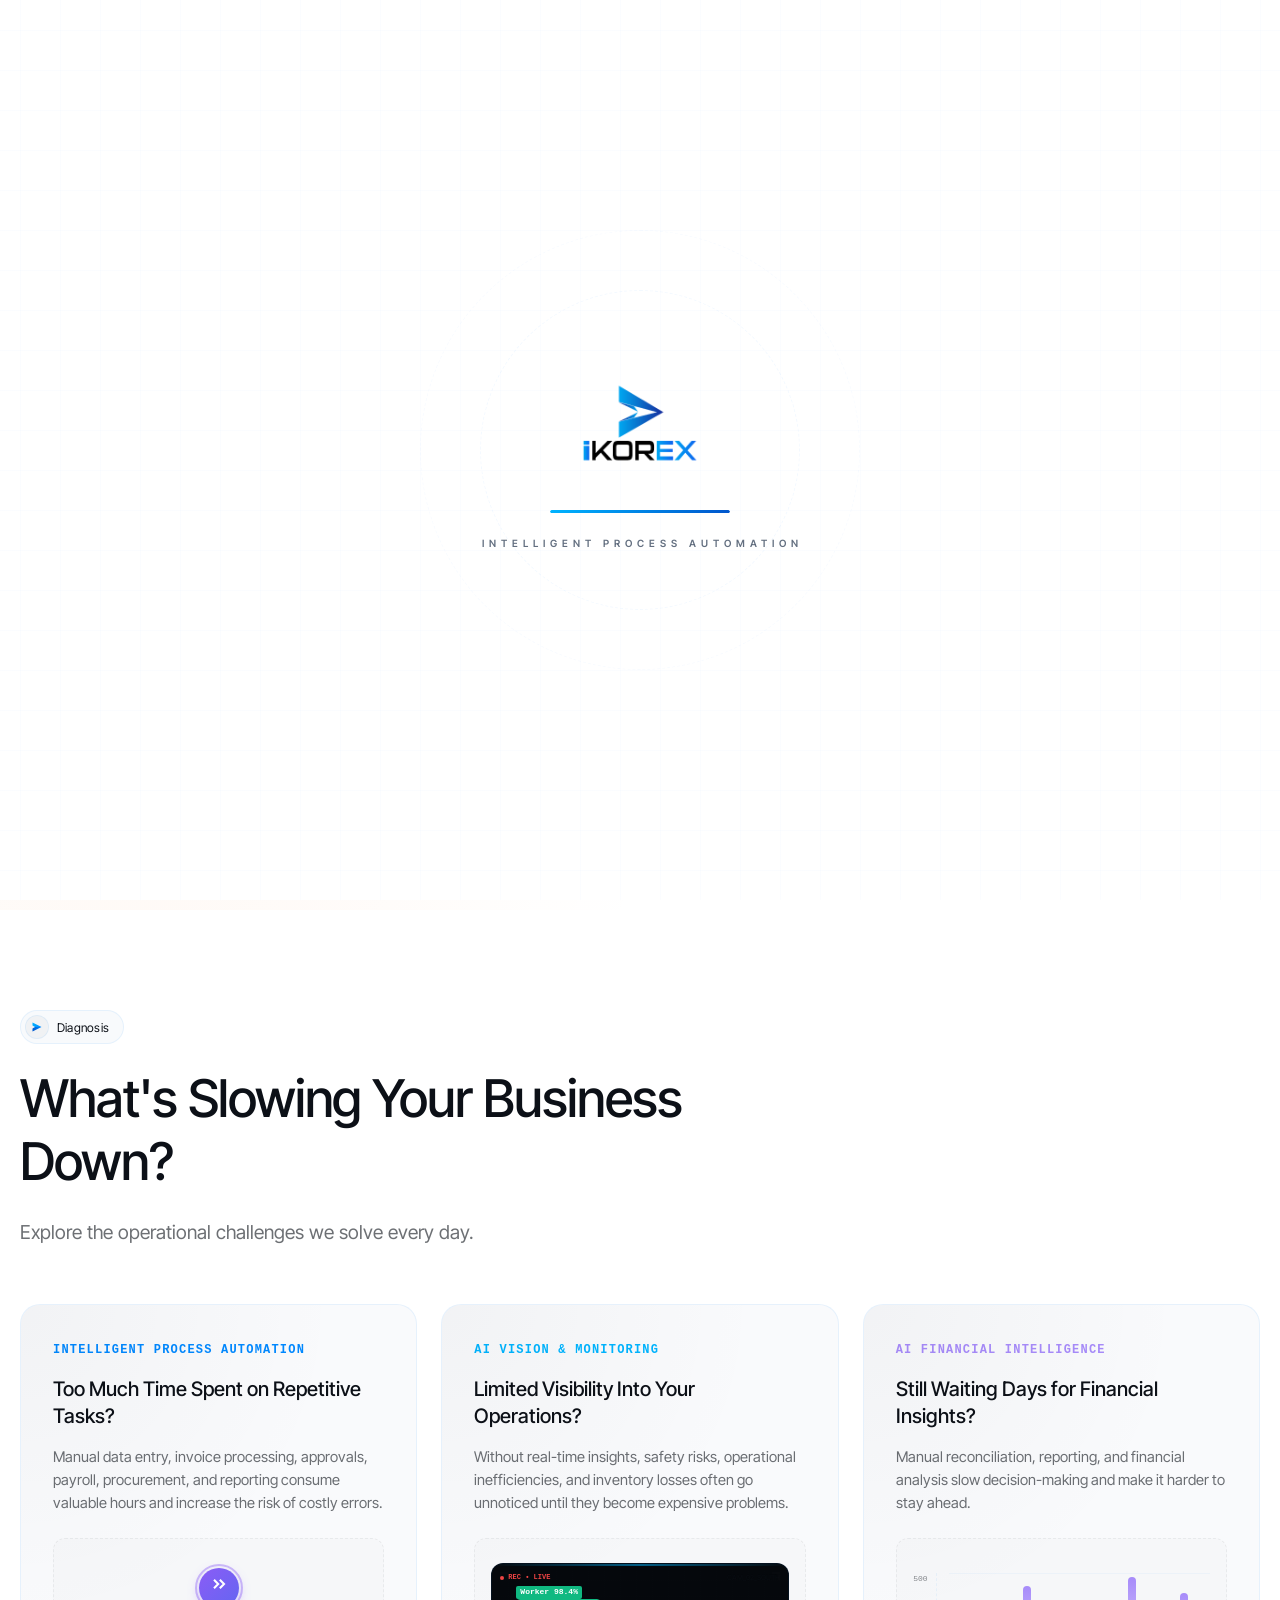
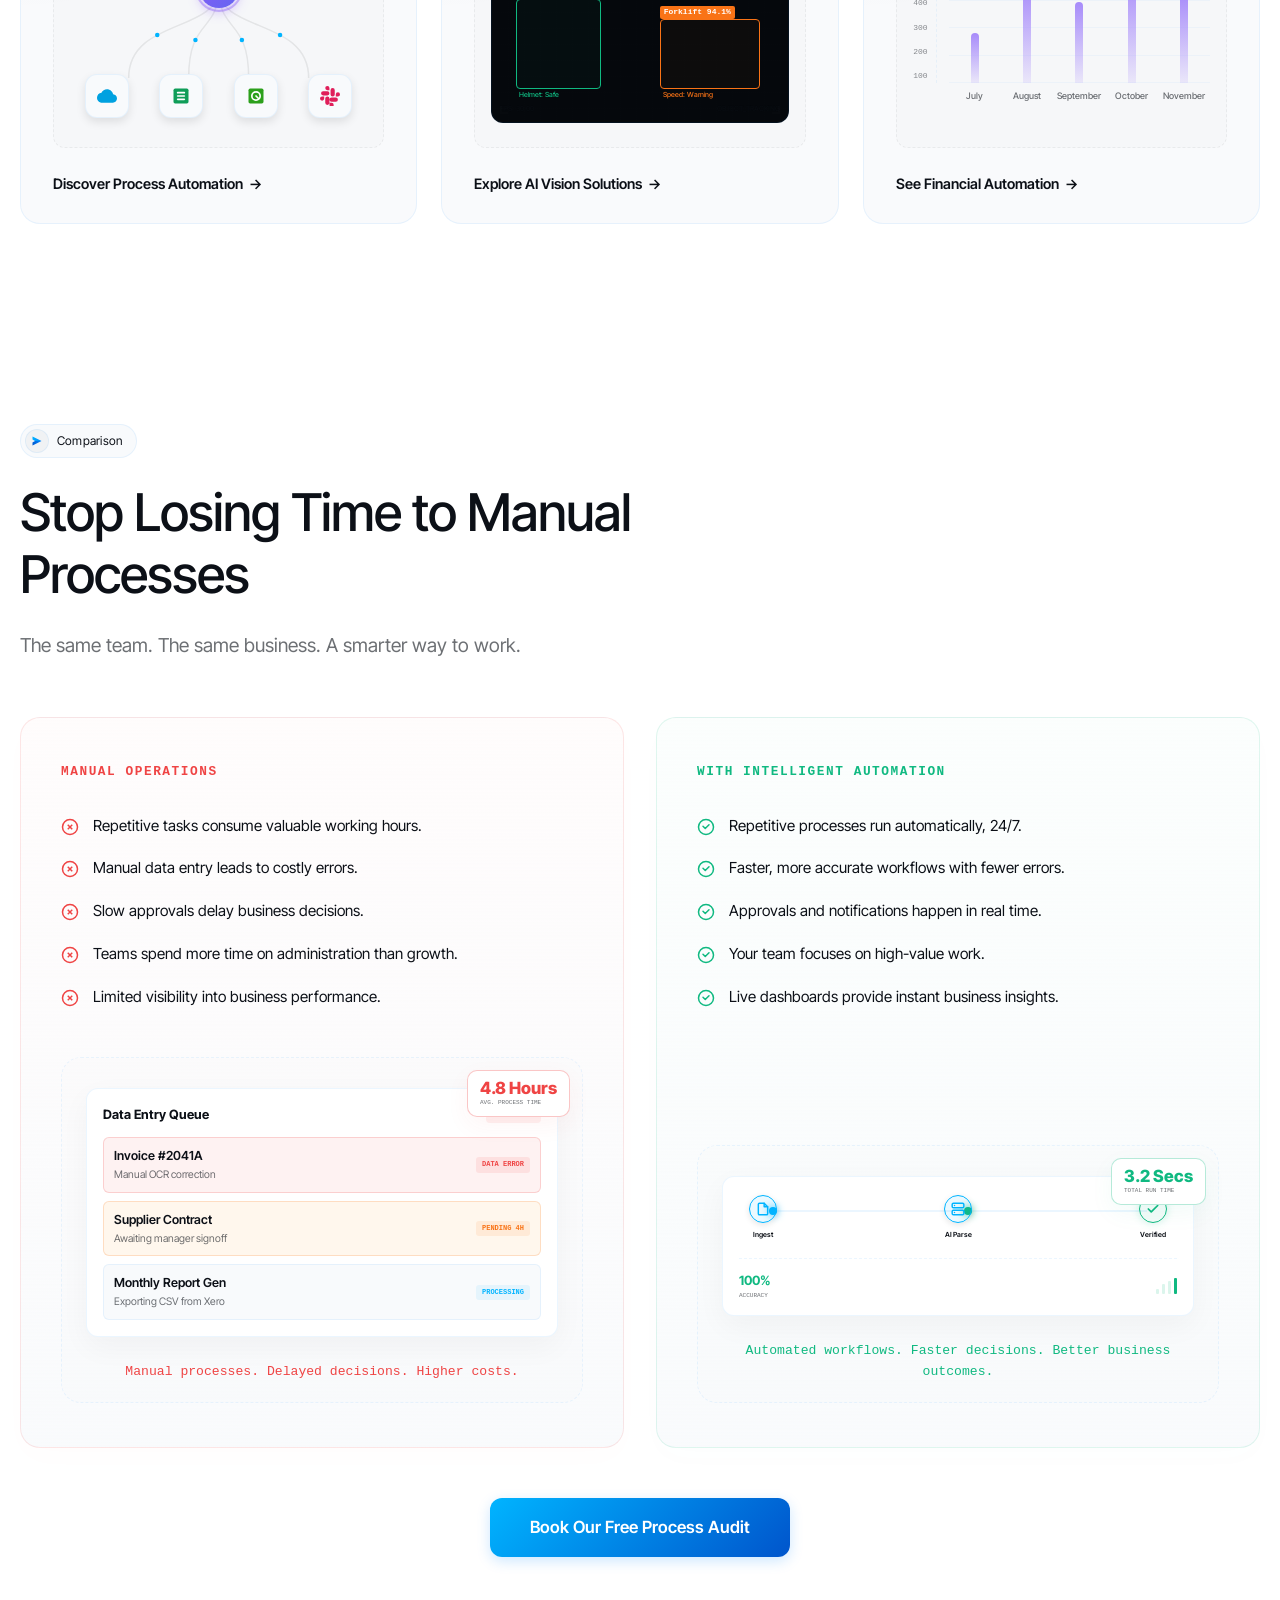
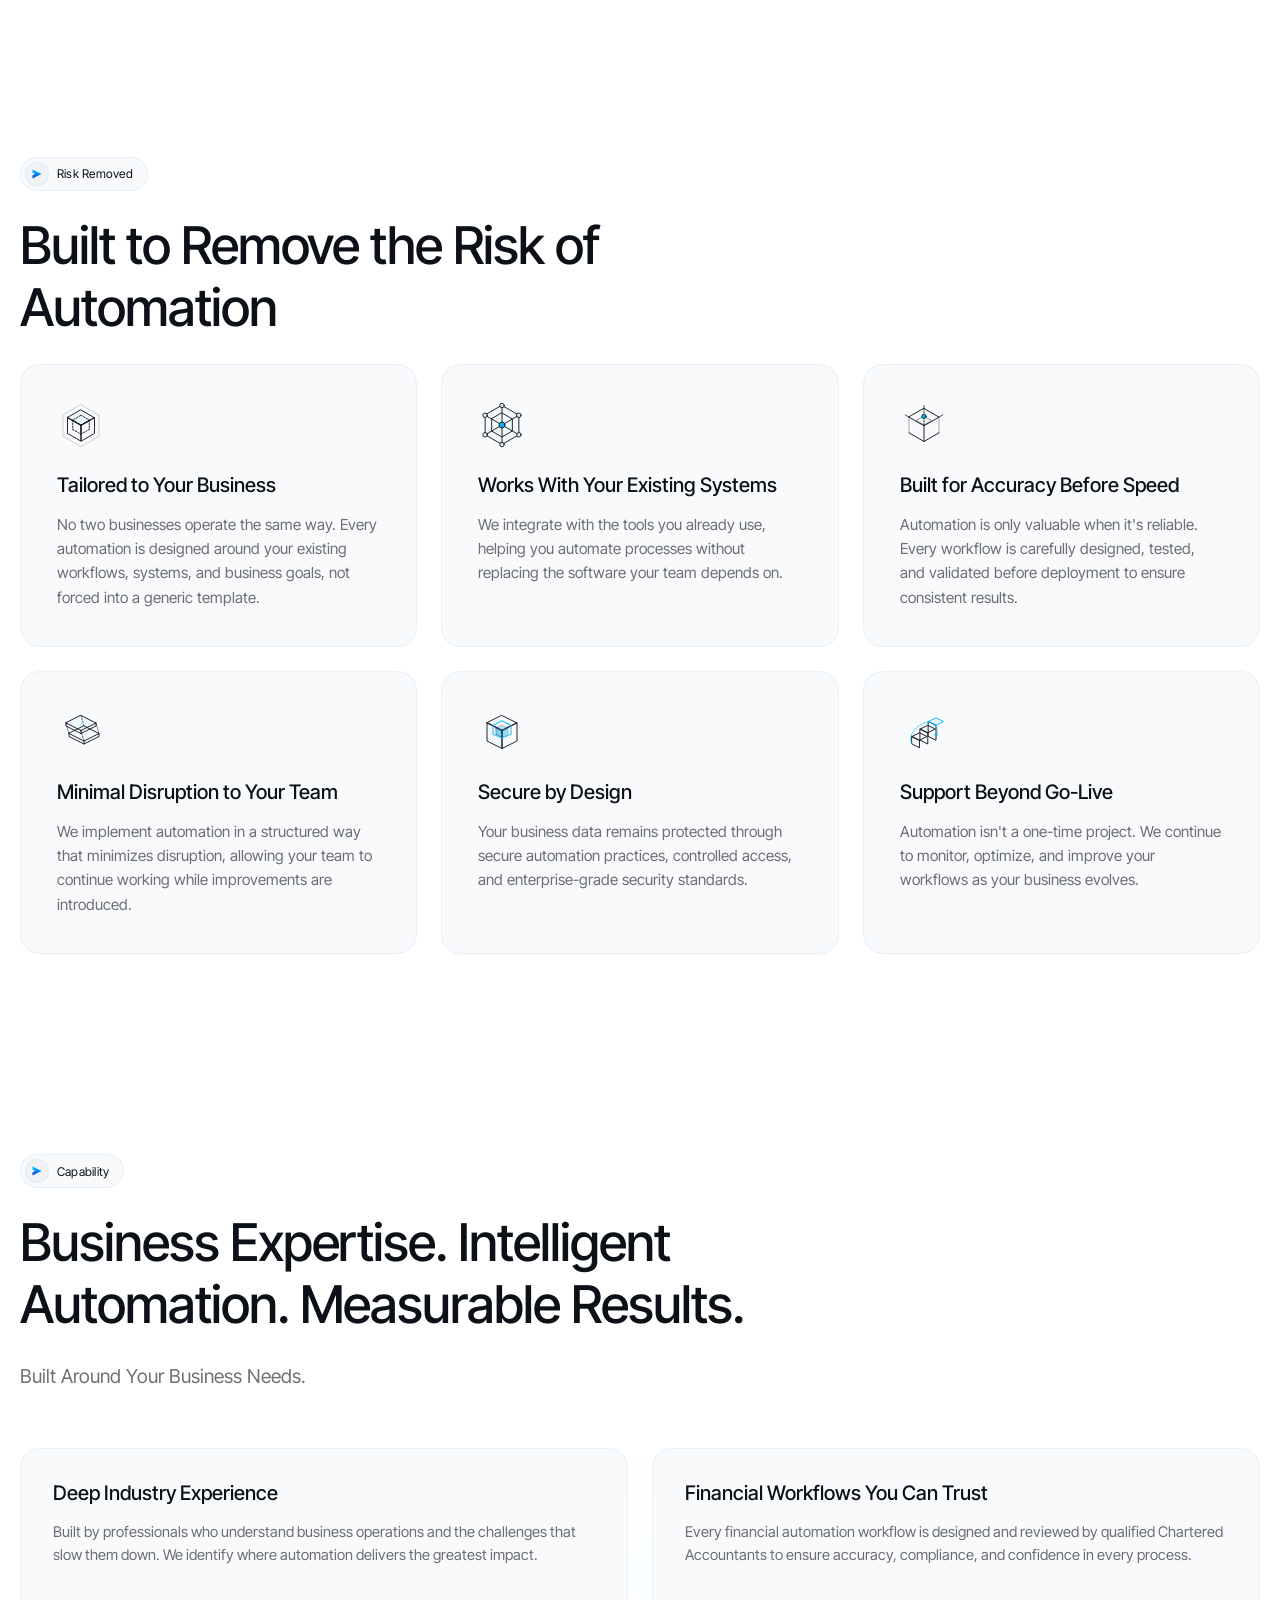
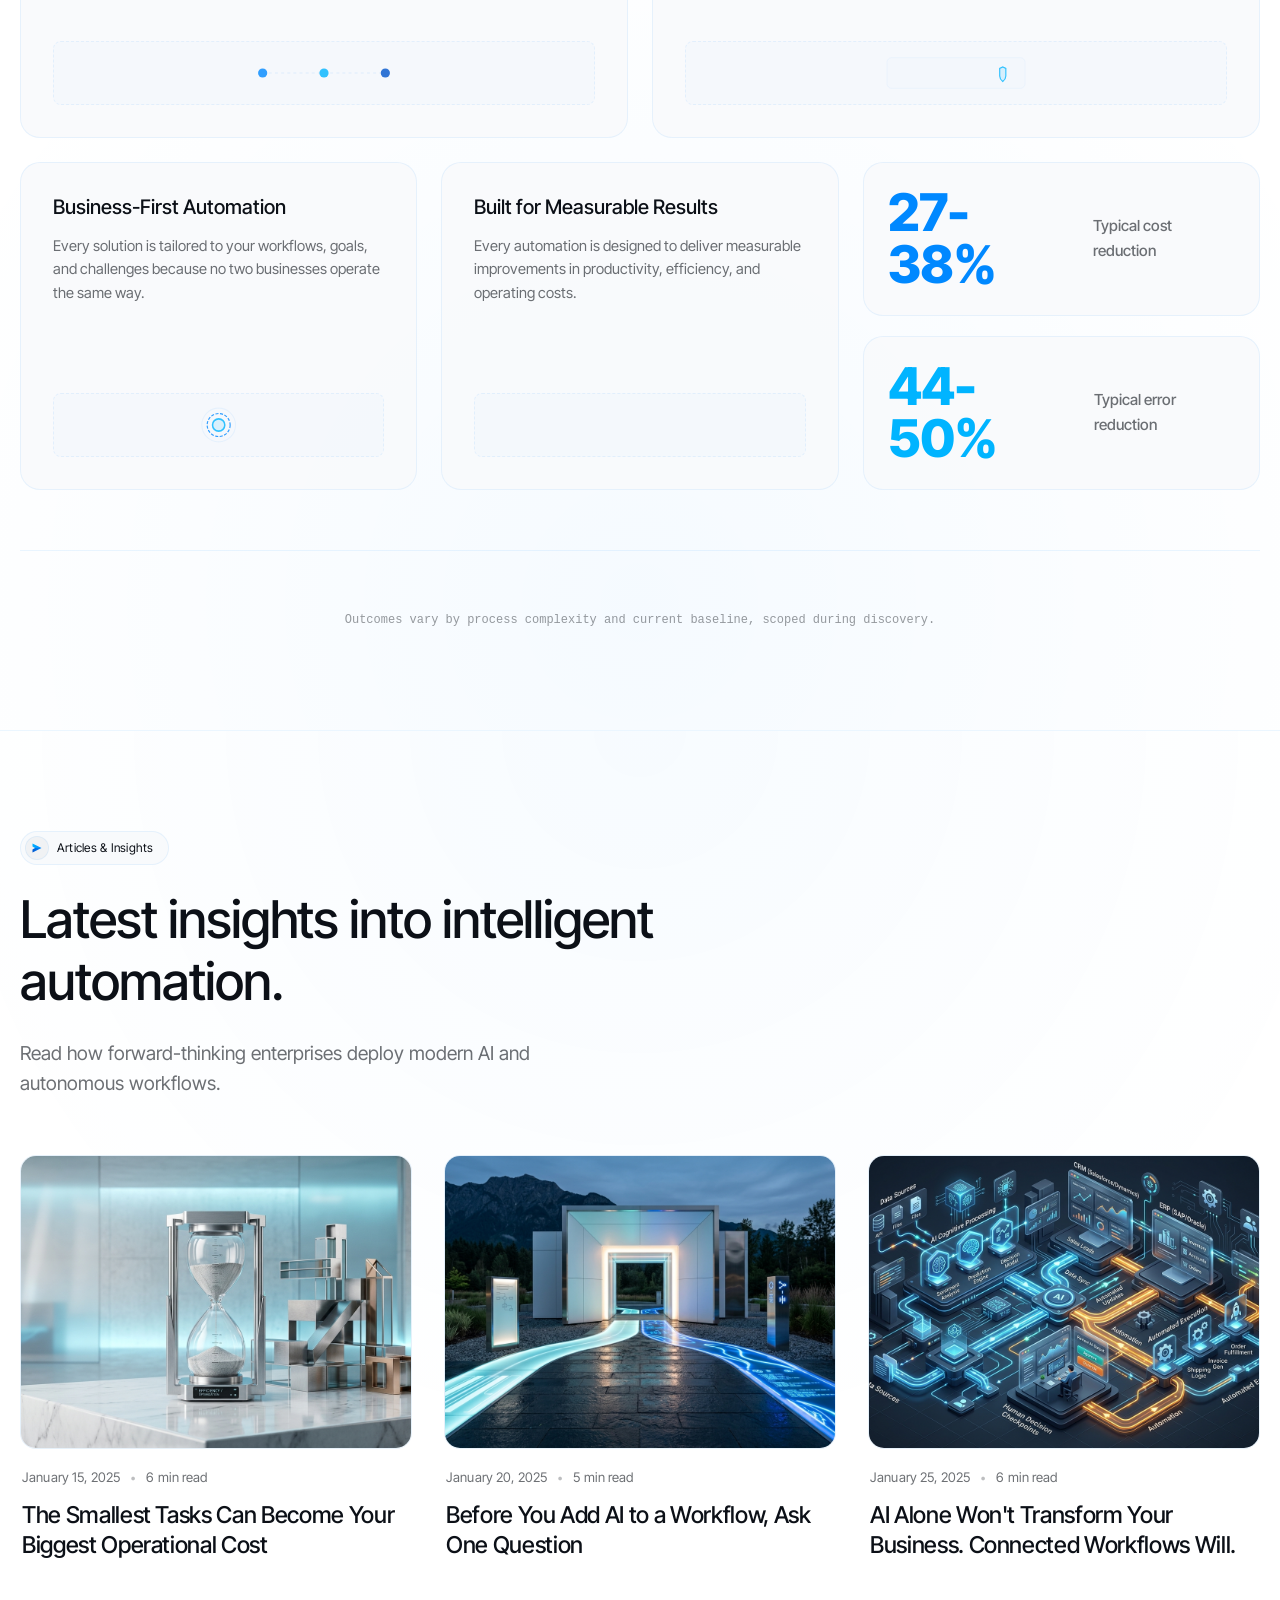
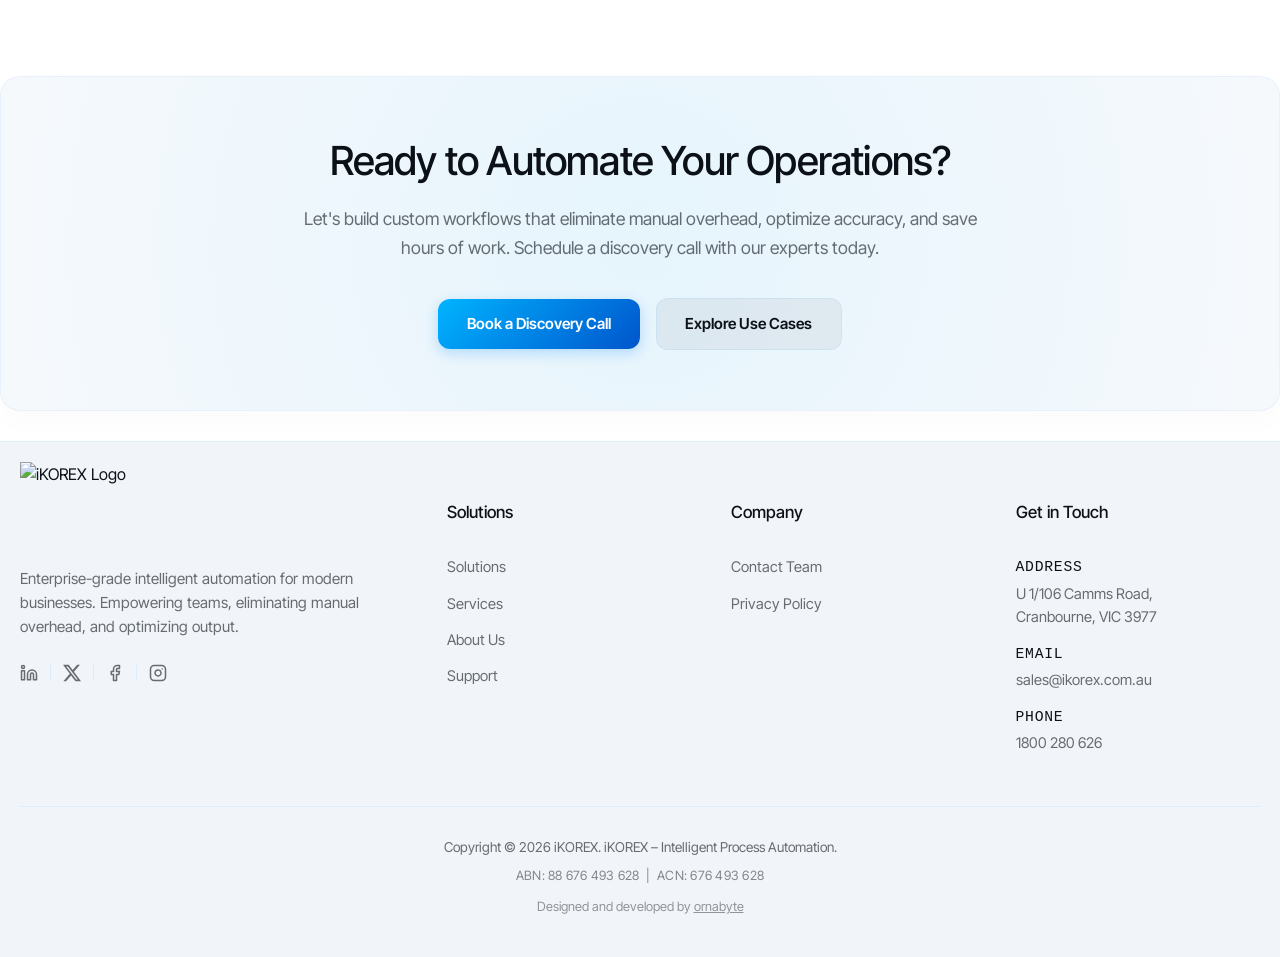
==== commit 0d27e627: "Add blog section, article detail pages, and image assets" ====
--- a/index.html
+++ b/index.html
@@ -172,7 +172,7 @@
               <path class="animated-path" d="M130,60 C200,60 200,160 270,160" />
               <path class="animated-path" d="M130,160 L270,160" />
               <path class="animated-path" d="M130,260 C200,260 200,160 270,160" />
-              
+
               <!-- Right side curves -->
               <path class="animated-path" d="M270,160 C340,160 340,60 410,60" />
               <path class="animated-path" d="M270,160 L410,160" />
@@ -206,7 +206,7 @@
               <path class="animated-path" d="M50,40 C50,100 150,100 150,160" />
               <path class="animated-path" d="M150,40 L150,160" />
               <path class="animated-path" d="M250,40 C250,100 150,100 150,160" />
-              
+
               <!-- Center to Bottom curves -->
               <path class="animated-path" d="M150,160 C150,220 50,220 50,280" />
               <path class="animated-path" d="M150,160 L150,280" />
@@ -241,7 +241,8 @@
                 <div class="node-item animate-float-slow">
                   <div class="node-icon-wrapper" style="color: #ea4335;">
                     <!-- Gmail SVG -->
-                    <svg viewBox="0 0 24 24" width="18" height="18" fill="none" stroke="currentColor" stroke-width="2.5" stroke-linecap="round" stroke-linejoin="round">
+                    <svg viewBox="0 0 24 24" width="18" height="18" fill="none" stroke="currentColor" stroke-width="2.5"
+                      stroke-linecap="round" stroke-linejoin="round">
                       <path d="M4 4h16c1.1 0 2 .9 2 2v12c0 1.1-.9 2-2 2H4c-1.1 0-2-.9-2-2V6c0-1.1.9-2 2-2z"></path>
                       <polyline points="22,6 12,13 2,6"></polyline>
                     </svg>
@@ -251,7 +252,8 @@
                 <div class="node-item animate-float-medium">
                   <div class="node-icon-wrapper" style="color: #ef4444;">
                     <!-- PDF SVG -->
-                    <svg viewBox="0 0 24 24" width="18" height="18" fill="none" stroke="currentColor" stroke-width="2.5" stroke-linecap="round" stroke-linejoin="round">
+                    <svg viewBox="0 0 24 24" width="18" height="18" fill="none" stroke="currentColor" stroke-width="2.5"
+                      stroke-linecap="round" stroke-linejoin="round">
                       <path d="M14 2H6a2 2 0 0 0-2 2v16a2 2 0 0 0 2 2h12a2 2 0 0 0 2-2V8z"></path>
                       <polyline points="14 2 14 8 20 8"></polyline>
                       <line x1="16" y1="13" x2="8" y2="13"></line>
@@ -263,7 +265,8 @@
                 <div class="node-item animate-float-fast">
                   <div class="node-icon-wrapper" style="color: #10b981;">
                     <!-- Sheets SVG -->
-                    <svg viewBox="0 0 24 24" width="18" height="18" fill="none" stroke="currentColor" stroke-width="2.5" stroke-linecap="round" stroke-linejoin="round">
+                    <svg viewBox="0 0 24 24" width="18" height="18" fill="none" stroke="currentColor" stroke-width="2.5"
+                      stroke-linecap="round" stroke-linejoin="round">
                       <rect x="3" y="3" width="18" height="18" rx="2" ry="2"></rect>
                       <line x1="3" y1="9" x2="21" y2="9"></line>
                       <line x1="3" y1="15" x2="21" y2="15"></line>
@@ -290,8 +293,11 @@
                 <div class="node-item animate-float-slow">
                   <div class="node-icon-wrapper" style="color: #00a1e0;">
                     <!-- CRM/Salesforce SVG -->
-                    <svg viewBox="0 0 24 24" width="18" height="18" fill="none" stroke="currentColor" stroke-width="2.5" stroke-linecap="round" stroke-linejoin="round">
-                      <path d="M19.35 10.04C18.67 6.59 15.64 4 12 4 9.11 4 6.6 5.64 5.35 8.04 2.34 8.36 0 10.91 0 14c0 3.31 2.69 6 6 6h13c2.76 0 5-2.24 5-5 0-2.64-2.05-4.78-4.65-4.96z"></path>
+                    <svg viewBox="0 0 24 24" width="18" height="18" fill="none" stroke="currentColor" stroke-width="2.5"
+                      stroke-linecap="round" stroke-linejoin="round">
+                      <path
+                        d="M19.35 10.04C18.67 6.59 15.64 4 12 4 9.11 4 6.6 5.64 5.35 8.04 2.34 8.36 0 10.91 0 14c0 3.31 2.69 6 6 6h13c2.76 0 5-2.24 5-5 0-2.64-2.05-4.78-4.65-4.96z">
+                      </path>
                     </svg>
                   </div>
                   <span class="node-name">CRMs</span>
@@ -299,7 +305,8 @@
                 <div class="node-item animate-float-medium">
                   <div class="node-icon-wrapper" style="color: #13b5ea;">
                     <!-- Financials/Reconciliation SVG -->
-                    <svg viewBox="0 0 24 24" width="18" height="18" fill="none" stroke="currentColor" stroke-width="2.5" stroke-linecap="round" stroke-linejoin="round">
+                    <svg viewBox="0 0 24 24" width="18" height="18" fill="none" stroke="currentColor" stroke-width="2.5"
+                      stroke-linecap="round" stroke-linejoin="round">
                       <line x1="12" y1="1" x2="12" y2="23"></line>
                       <path d="M17 5H9.5a3.5 3.5 0 0 0 0 7h5a3.5 3.5 0 0 1 0 7H6"></path>
                     </svg>
@@ -309,7 +316,8 @@
                 <div class="node-item animate-float-fast">
                   <div class="node-icon-wrapper" style="color: #e01e5a;">
                     <!-- Slack SVG -->
-                    <svg viewBox="0 0 24 24" width="18" height="18" fill="none" stroke="currentColor" stroke-width="2.5" stroke-linecap="round" stroke-linejoin="round">
+                    <svg viewBox="0 0 24 24" width="18" height="18" fill="none" stroke="currentColor" stroke-width="2.5"
+                      stroke-linecap="round" stroke-linejoin="round">
                       <path d="M21 15a2 2 0 0 1-2 2H7l-4 4V5a2 2 0 0 1 2-2h14a2 2 0 0 1 2 2z"></path>
                     </svg>
                   </div>
@@ -960,11 +968,13 @@
                   <stop offset="100%" stop-color="#0088ff" stop-opacity="1" />
                 </linearGradient>
               </defs>
-              <path class="industry-line-bg" d="M20 30 h160" stroke="var(--border-color)" stroke-width="2" stroke-dasharray="4 4" />
+              <path class="industry-line-bg" d="M20 30 h160" stroke="var(--border-color)" stroke-width="2"
+                stroke-dasharray="4 4" />
               <circle class="industry-node node-1" cx="20" cy="30" r="6" fill="#0088ff" />
               <circle class="industry-node node-2" cx="100" cy="30" r="6" fill="#00b4ff" />
               <circle class="industry-node node-3" cx="180" cy="30" r="6" fill="#0055cc" />
-              <path class="industry-curve" d="M20 30 C60 10, 140 10, 180 30" stroke="url(#visual-grad-blue)" stroke-width="2.5" fill="none" />
+              <path class="industry-curve" d="M20 30 C60 10, 140 10, 180 30" stroke="url(#visual-grad-blue)"
+                stroke-width="2.5" fill="none" />
             </svg>
           </div>
         </div>
@@ -978,14 +988,14 @@
             <svg viewBox="0 0 200 60" fill="none" class="minimal-visual-svg">
               <rect class="wf-bg-box" x="10" y="10" width="180" height="40" rx="6" fill="rgba(0,136,255,0.01)"
                 stroke="var(--border-color)" />
-              <line class="wf-line line-1" x1="30" y1="20" x2="140" y2="20" stroke="var(--border-color)" stroke-width="1.5"
-                stroke-linecap="round" />
-              <line class="wf-line line-2" x1="30" y1="30" x2="120" y2="30" stroke="var(--border-color)" stroke-width="1.5"
-                stroke-linecap="round" />
-              <line class="wf-line line-3" x1="30" y1="40" x2="100" y2="40" stroke="var(--border-color)" stroke-width="1.5"
-                stroke-linecap="round" />
-              <path class="wf-shield" d="M165 24 v10 c0 4 -4 7 -4 7 s-4 -3 -4 -7 v-10 l4 -2 z" fill="rgba(0, 180, 255, 0.15)"
-                stroke="#00b4ff" stroke-width="1.5" />
+              <line class="wf-line line-1" x1="30" y1="20" x2="140" y2="20" stroke="var(--border-color)"
+                stroke-width="1.5" stroke-linecap="round" />
+              <line class="wf-line line-2" x1="30" y1="30" x2="120" y2="30" stroke="var(--border-color)"
+                stroke-width="1.5" stroke-linecap="round" />
+              <line class="wf-line line-3" x1="30" y1="40" x2="100" y2="40" stroke="var(--border-color)"
+                stroke-width="1.5" stroke-linecap="round" />
+              <path class="wf-shield" d="M165 24 v10 c0 4 -4 7 -4 7 s-4 -3 -4 -7 v-10 l4 -2 z"
+                fill="rgba(0, 180, 255, 0.15)" stroke="#00b4ff" stroke-width="1.5" />
             </svg>
           </div>
         </div>
@@ -998,8 +1008,10 @@
           <div class="card-visual-compact">
             <svg viewBox="0 0 200 60" fill="none" class="minimal-visual-svg">
               <circle class="bf-circle-outer" cx="100" cy="30" r="22" stroke="var(--border-color)" stroke-width="1.5" />
-              <circle class="bf-circle-mid" cx="100" cy="30" r="15" stroke="#0088ff" stroke-width="1.5" stroke-dasharray="4 2" />
-              <circle class="bf-circle-inner" cx="100" cy="30" r="8" fill="rgba(0, 180, 255, 0.15)" stroke="#00b4ff" stroke-width="2" />
+              <circle class="bf-circle-mid" cx="100" cy="30" r="15" stroke="#0088ff" stroke-width="1.5"
+                stroke-dasharray="4 2" />
+              <circle class="bf-circle-inner" cx="100" cy="30" r="8" fill="rgba(0, 180, 255, 0.15)" stroke="#00b4ff"
+                stroke-width="2" />
             </svg>
           </div>
         </div>
@@ -1017,8 +1029,8 @@
                   <stop offset="100%" stop-color="#00b4ff" />
                 </linearGradient>
               </defs>
-              <path class="results-chart-line" d="M10 50 L50 35 L90 42 L130 20 L170 10" stroke="url(#visual-grad-cyan)" stroke-width="2.5"
-                stroke-linecap="round" stroke-linejoin="round" fill="none" />
+              <path class="results-chart-line" d="M10 50 L50 35 L90 42 L130 20 L170 10" stroke="url(#visual-grad-cyan)"
+                stroke-width="2.5" stroke-linecap="round" stroke-linejoin="round" fill="none" />
               <circle class="results-chart-dot" cx="170" cy="10" r="4" fill="#00b4ff" />
             </svg>
           </div>
@@ -1043,6 +1055,79 @@
         </div>
       </div>
       <p class="footnote">Outcomes vary by process complexity and current baseline, scoped during discovery.</p>
+    </div>
+  </section>
+  <!-- Blog / Insights Section -->
+  <section class="blog-section" id="blog">
+    <div class="section-container">
+      <div class="custom-badge">
+        <span class="badge-icon-wrapper">
+          <svg viewBox="0 0 24 24" fill="none" class="badge-svg">
+            <path d="M3 3 L21 12 L8 12 L3 9 Z" fill="url(#logo-icon-grad-top)" />
+            <path d="M3 21 L21 12 L8 12 L3 15 Z" fill="url(#logo-icon-grad-bottom)" />
+          </svg>
+        </span>
+        <span class="badge-text">Articles &amp; Insights</span>
+      </div>
+      <h2 class="section-title">Latest insights into intelligent automation.</h2>
+      <p class="section-subtitle">Read how forward-thinking enterprises deploy modern AI and autonomous workflows.</p>
+
+      <div class="blog-grid">
+        <!-- Blog Card 1 -->
+        <article class="blog-card">
+          <a href="blog-detail.html" class="blog-card-link">
+            <div class="blog-card-img-wrap">
+              <img src="assets/images/blog-operational-cost.jpg"
+                alt="The Smallest Tasks Can Become Your Biggest Operational Cost" class="blog-card-img" loading="lazy">
+            </div>
+            <div class="blog-card-content">
+              <div class="blog-card-meta">
+                <span class="blog-card-date">January 15, 2025</span>
+                <span class="blog-card-separator">&bull;</span>
+                <span class="blog-card-read">6 min read</span>
+              </div>
+              <h3 class="blog-card-title">The Smallest Tasks Can Become Your Biggest Operational Cost</h3>
+            </div>
+          </a>
+        </article>
+
+        <!-- Blog Card 2 -->
+        <article class="blog-card">
+          <a href="blog-detail-2.html" class="blog-card-link">
+            <div class="blog-card-img-wrap">
+              <img src="assets/images/blog-ai-decision.jpg" alt="Before You Add AI to a Workflow, Ask One Question"
+                class="blog-card-img" loading="lazy">
+            </div>
+            <div class="blog-card-content">
+              <div class="blog-card-meta">
+                <span class="blog-card-date">January 20, 2025</span>
+                <span class="blog-card-separator">&bull;</span>
+                <span class="blog-card-read">5 min read</span>
+              </div>
+              <h3 class="blog-card-title">Before You Add AI to a Workflow, Ask One Question</h3>
+            </div>
+          </a>
+        </article>
+
+        <!-- Blog Card 3 -->
+        <article class="blog-card">
+          <a href="blog-detail-3.html" class="blog-card-link">
+            <div class="blog-card-img-wrap">
+              <img src="assets/images/blog-connected-workflows.jpg"
+                alt="AI Alone Won't Transform Your Business. Connected Workflows Will." class="blog-card-img"
+                loading="lazy">
+            </div>
+            <div class="blog-card-content">
+              <div class="blog-card-meta">
+                <span class="blog-card-date">January 25, 2025</span>
+                <span class="blog-card-separator">&bull;</span>
+                <span class="blog-card-read">6 min read</span>
+              </div>
+              <h3 class="blog-card-title">AI Alone Won't Transform Your Business. Connected Workflows Will.</h3>
+            </div>
+          </a>
+        </article>
+      </div>
     </div>
   </section>
 
@@ -1074,7 +1159,8 @@
         <p class="brand-desc">Enterprise-grade intelligent automation for modern businesses. Empowering teams,
           eliminating manual overhead, and optimizing output.</p>
         <div class="footer-socials">
-          <a href="https://www.linkedin.com/company/ikorex/" class="social-link" target="_blank" rel="noopener noreferrer" aria-label="LinkedIn">
+          <a href="https://www.linkedin.com/company/ikorex/" class="social-link" target="_blank"
+            rel="noopener noreferrer" aria-label="LinkedIn">
             <svg viewBox="0 0 24 24" width="18" height="18" fill="none" stroke="currentColor" stroke-width="2"
               stroke-linecap="round" stroke-linejoin="round">
               <path d="M16 8a6 6 0 0 1 6 6v7h-4v-7a2 2 0 0 0-2-2 2 2 0 0 0-2 2v7h-4v-7a6 6 0 0 1 6-6z"></path>
@@ -1083,7 +1169,8 @@
             </svg>
           </a>
           <div class="social-divider"></div>
-          <a href="https://x.com/ikorex_official" class="social-link" target="_blank" rel="noopener noreferrer" aria-label="X">
+          <a href="https://x.com/ikorex_official" class="social-link" target="_blank" rel="noopener noreferrer"
+            aria-label="X">
             <svg viewBox="0 0 16 16" width="18" height="18" fill="currentColor">
               <path
                 d="M12.6.75h2.454l-5.36 6.142L16 15.25h-4.937l-3.867-5.07-4.425 5.07H.316l5.733-6.57L0 .75h5.063l3.495 4.633L12.601.75Zm-.86 13.028h1.36L4.323 2.145H2.865z">
@@ -1091,14 +1178,16 @@
             </svg>
           </a>
           <div class="social-divider"></div>
-          <a href="https://www.facebook.com/profile.php?id=61592559665178" class="social-link" target="_blank" rel="noopener noreferrer" aria-label="Facebook">
+          <a href="https://www.facebook.com/profile.php?id=61592559665178" class="social-link" target="_blank"
+            rel="noopener noreferrer" aria-label="Facebook">
             <svg viewBox="0 0 24 24" width="18" height="18" fill="none" stroke="currentColor" stroke-width="2"
               stroke-linecap="round" stroke-linejoin="round">
               <path d="M18 2h-3a5 5 0 0 0-5 5v3H7v4h3v8h4v-8h3l1-4h-4V7a1 1 0 0 1 1-1h3z"></path>
             </svg>
           </a>
           <div class="social-divider"></div>
-          <a href="https://www.instagram.com/ikorex_automation/" class="social-link" target="_blank" rel="noopener noreferrer" aria-label="Instagram">
+          <a href="https://www.instagram.com/ikorex_automation/" class="social-link" target="_blank"
+            rel="noopener noreferrer" aria-label="Instagram">
             <svg viewBox="0 0 24 24" width="18" height="18" fill="none" stroke="currentColor" stroke-width="2"
               stroke-linecap="round" stroke-linejoin="round">
               <rect x="2" y="2" width="20" height="20" rx="5" ry="5"></rect>
--- a/style.css
+++ b/style.css
@@ -4260,9 +4260,11 @@
 .privacy-sidebar::-webkit-scrollbar {
   width: 4px;
 }
+
 .privacy-sidebar::-webkit-scrollbar-track {
   background: transparent;
 }
+
 .privacy-sidebar::-webkit-scrollbar-thumb {
   background: var(--border-color);
   border-radius: 2px;
@@ -4305,9 +4307,11 @@
 }
 
 .privacy-section {
-  scroll-margin-top: 120px; /* Offset for sticky nav menu and headers */
+  scroll-margin-top: 120px;
+  /* Offset for sticky nav menu and headers */
   margin-bottom: 30px;
-  padding: 0; /* Reset global section padding */
+  padding: 0;
+  /* Reset global section padding */
 }
 
 .privacy-section h2 {
@@ -4443,7 +4447,7 @@
     grid-template-columns: 1fr;
     gap: 40px;
   }
-  
+
   .privacy-sidebar {
     position: static;
     border-right: none;
@@ -4452,13 +4456,13 @@
     border-bottom: 1px solid var(--border-color);
     padding-bottom: 30px;
   }
-  
+
   .privacy-nav {
     flex-direction: row;
     flex-wrap: wrap;
     gap: 8px;
   }
-  
+
   .privacy-nav-link {
     font-size: 0.85rem;
     padding: 6px 12px;
@@ -4469,16 +4473,1538 @@
     padding-left: 12px;
     margin-left: 0;
   }
-  
+
   .privacy-nav-link:hover {
     padding-left: 12px;
     background: var(--bg-card);
   }
-  
+
   .privacy-nav-link.active {
     background: var(--brand-grad);
     color: #fff;
     border-color: transparent;
     padding-left: 12px;
   }
+}
+
+
+
+/* ==========================================================================
+   Blog / Articles Section (Equal Height Cards)
+   ========================================================================== */
+
+.blog-section {
+  position: relative;
+  border-top: 1px solid var(--border-color);
+  background: radial-gradient(circle at 50% 0%, rgba(0, 136, 255, 0.03) 0%, transparent 65%);
+}
+
+body.dark-theme .blog-section {
+  background: radial-gradient(circle at 50% 0%, rgba(0, 136, 255, 0.05) 0%, transparent 65%);
+}
+
+.blog-grid {
+  display: grid;
+  grid-template-columns: repeat(3, 1fr);
+  gap: 32px;
+  align-items: stretch;
+  /* Guarantees all cards in the row have equal height */
+}
+
+.blog-card {
+  display: flex;
+  flex-direction: column;
+  height: 100%;
+  position: relative;
+  transition: transform 0.35s cubic-bezier(0.16, 1, 0.3, 1);
+}
+
+.blog-card:hover {
+  transform: translateY(-4px);
+}
+
+.blog-card-link {
+  display: flex;
+  flex-direction: column;
+  height: 100%;
+  text-decoration: none;
+  color: inherit;
+}
+
+.blog-card-img-wrap {
+  width: 100%;
+  aspect-ratio: 4 / 3;
+  border-radius: 16px;
+  overflow: hidden;
+  background-color: var(--bg-console-row);
+  border: 1px solid var(--border-color);
+  position: relative;
+  flex-shrink: 0;
+  transition: border-color 0.3s ease, box-shadow 0.35s ease;
+}
+
+.blog-card:hover .blog-card-img-wrap {
+  border-color: var(--border-color-hover);
+  box-shadow: 0 16px 36px -12px rgba(0, 136, 255, 0.16);
+}
+
+body.dark-theme .blog-card:hover .blog-card-img-wrap {
+  box-shadow: 0 16px 36px -12px rgba(0, 0, 0, 0.6);
+}
+
+.blog-card-img {
+  width: 100%;
+  height: 100%;
+  object-fit: cover;
+  display: block;
+  transition: transform 0.6s cubic-bezier(0.16, 1, 0.3, 1);
+}
+
+.blog-card:hover .blog-card-img {
+  transform: scale(1.04);
+}
+
+.blog-card-content {
+  display: flex;
+  flex-direction: column;
+  flex-grow: 1;
+  padding: 18px 2px 6px 2px;
+}
+
+.blog-card-meta {
+  display: flex;
+  align-items: center;
+  gap: 10px;
+  font-size: 0.825rem;
+  color: var(--text-muted);
+  font-weight: 400;
+  margin-bottom: 12px;
+  letter-spacing: 0.01em;
+}
+
+.blog-card-separator {
+  opacity: 0.45;
+  font-size: 0.75rem;
+}
+
+.blog-card-title {
+  font-size: 1.45rem;
+  font-weight: 500;
+  line-height: 1.3;
+  color: var(--text-main);
+  letter-spacing: -0.015em;
+  margin: 0;
+  transition: color 0.25s ease;
+}
+
+.blog-card:hover .blog-card-title {
+  color: var(--accent-orange);
+}
+
+@media (max-width: 1024px) {
+  .blog-grid {
+    grid-template-columns: repeat(2, 1fr);
+    gap: 28px;
+  }
+}
+
+@media (max-width: 768px) {
+  .blog-grid {
+    grid-template-columns: 1fr;
+    gap: 36px;
+    max-width: 500px;
+    margin: 0 auto;
+  }
+
+  .blog-card-title {
+    font-size: 1.25rem;
+  }
+}
+
+/* ==========================================================================
+   Blog Detail Page Styling - Fully Responsive Architecture
+   ========================================================================== */
+
+/* Reading Progress Bar */
+.reading-progress-bar {
+  position: fixed;
+  top: 0;
+  left: 0;
+  height: 3px;
+  width: 0%;
+  background: var(--brand-grad);
+  z-index: 9999;
+  transition: width 0.1s ease-out;
+  pointer-events: none;
+}
+
+/* Article Hero Header */
+.article-header-section {
+  padding: 140px 20px 40px 20px;
+  position: relative;
+  background: radial-gradient(circle at 50% 0%, rgba(0, 136, 255, 0.05) 0%, transparent 60%);
+  overflow: hidden;
+}
+
+.article-breadcrumb {
+  display: flex;
+  align-items: center;
+  flex-wrap: wrap;
+  gap: 8px 10px;
+  margin-bottom: 24px;
+  font-size: 0.875rem;
+  color: var(--text-muted);
+  line-height: 1.4;
+  word-break: break-word;
+}
+
+.article-breadcrumb a {
+  color: var(--text-muted);
+  text-decoration: none;
+  transition: color 0.2s ease;
+  display: inline-flex;
+  align-items: center;
+  gap: 6px;
+}
+
+.article-breadcrumb a:hover {
+  color: var(--accent-orange);
+}
+
+.article-breadcrumb .separator {
+  opacity: 0.4;
+  font-size: 0.75rem;
+  user-select: none;
+}
+
+.article-headline {
+  font-size: clamp(1.85rem, 4vw + 0.5rem, 3.25rem);
+  font-weight: 500;
+  line-height: 1.18;
+  letter-spacing: -0.025em;
+  color: var(--text-main);
+  max-width: 950px;
+  margin-bottom: 20px;
+  word-break: break-word;
+  overflow-wrap: break-word;
+}
+
+.article-lead {
+  font-size: clamp(1.05rem, 1.8vw, 1.25rem);
+  line-height: 1.6;
+  color: var(--text-muted);
+  max-width: 820px;
+  margin-bottom: 36px;
+}
+
+/* Author & Meta Bar */
+.article-author-bar {
+  display: flex;
+  align-items: center;
+  justify-content: space-between;
+  flex-wrap: wrap;
+  gap: 18px 24px;
+  padding: 20px 0;
+  border-top: 1px solid var(--border-color);
+  border-bottom: 1px solid var(--border-color);
+  margin-bottom: 36px;
+}
+
+.author-info-group {
+  display: flex;
+  align-items: center;
+  gap: 14px;
+}
+
+.author-avatar {
+  width: 50px;
+  height: 50px;
+  border-radius: 50%;
+  object-fit: cover;
+  border: 2px solid var(--border-color);
+  background-color: var(--bg-card);
+  flex-shrink: 0;
+}
+
+.author-details {
+  display: flex;
+  flex-direction: column;
+}
+
+.author-name {
+  font-weight: 600;
+  font-size: 0.98rem;
+  color: var(--text-main);
+}
+
+.author-role {
+  font-size: 0.8125rem;
+  color: var(--text-muted);
+}
+
+.article-pub-meta {
+  display: flex;
+  align-items: center;
+  flex-wrap: wrap;
+  gap: 8px 14px;
+  font-size: 0.85rem;
+  color: var(--text-muted);
+}
+
+.article-actions {
+  display: flex;
+  align-items: center;
+  flex-wrap: wrap;
+  gap: 10px;
+}
+
+.action-btn {
+  display: inline-flex;
+  align-items: center;
+  justify-content: center;
+  gap: 6px;
+  padding: 8px 14px;
+  min-height: 38px;
+  border-radius: 99px;
+  font-size: 0.825rem;
+  font-weight: 500;
+  color: var(--text-main);
+  background: var(--btn-sec-bg);
+  border: 1px solid var(--border-color);
+  cursor: pointer;
+  transition: all 0.2s ease;
+  text-decoration: none;
+  touch-action: manipulation;
+}
+
+.action-btn:hover {
+  border-color: var(--border-color-hover);
+  background: rgba(0, 136, 255, 0.08);
+  color: var(--accent-orange);
+}
+
+/* Featured Hero Image */
+.article-featured-media {
+  margin-bottom: 48px;
+  position: relative;
+  width: 100%;
+  max-width: 100%;
+}
+
+.article-featured-img {
+  width: 100%;
+  height: auto;
+  aspect-ratio: 16 / 9;
+  max-height: 520px;
+  object-fit: cover;
+  border-radius: 18px;
+  border: 1px solid var(--border-color);
+  box-shadow: 0 20px 40px -15px rgba(0, 0, 0, 0.08);
+  display: block;
+}
+
+body.dark-theme .article-featured-img {
+  box-shadow: 0 20px 40px -15px rgba(0, 0, 0, 0.6);
+}
+
+.article-img-caption {
+  font-size: 0.8125rem;
+  color: var(--text-muted);
+  text-align: center;
+  margin-top: 10px;
+  font-style: italic;
+  padding: 0 10px;
+  line-height: 1.5;
+}
+
+/* Inline Article Figures */
+.article-inline-media {
+  margin: 36px 0;
+  width: 100%;
+  max-width: 100%;
+  box-sizing: border-box;
+}
+
+.article-inline-img {
+  width: 100%;
+  height: auto;
+  aspect-ratio: 16 / 9;
+  max-height: 460px;
+  object-fit: cover;
+  border-radius: 16px;
+  border: 1px solid var(--border-color);
+  box-shadow: 0 16px 36px -12px rgba(0, 0, 0, 0.08);
+  display: block;
+  transition: transform 0.4s ease;
+}
+
+body.dark-theme .article-inline-img {
+  box-shadow: 0 16px 36px -12px rgba(0, 0, 0, 0.6);
+}
+
+/* Section Wrapper for Content */
+.article-content-section {
+  padding: 0 20px 90px 20px;
+}
+
+/* Two-Column Layout */
+.article-layout-grid {
+  display: grid;
+  grid-template-columns: minmax(0, 1fr) 320px;
+  gap: 52px;
+  align-items: start;
+}
+
+/* Mobile Table of Contents Accordion */
+.mobile-toc-accordion {
+  display: none;
+  /* Desktop hidden */
+  background: var(--bg-card);
+  border: 1px solid var(--border-color);
+  border-radius: 14px;
+  padding: 16px 20px;
+  margin: 28px 0;
+  transition: border-color 0.2s ease;
+}
+
+.mobile-toc-accordion[open] {
+  border-color: var(--border-color-hover);
+}
+
+.mobile-toc-summary {
+  display: flex;
+  align-items: center;
+  justify-content: space-between;
+  cursor: pointer;
+  list-style: none;
+  user-select: none;
+  font-weight: 600;
+  font-size: 0.95rem;
+  color: var(--text-main);
+}
+
+.mobile-toc-summary::-webkit-details-marker {
+  display: none;
+}
+
+.mobile-toc-title {
+  display: inline-flex;
+  align-items: center;
+  gap: 8px;
+  color: var(--text-main);
+}
+
+.mobile-toc-title svg {
+  color: var(--accent-orange);
+}
+
+.mobile-toc-chevron {
+  transition: transform 0.3s cubic-bezier(0.16, 1, 0.3, 1);
+  color: var(--text-muted);
+}
+
+.mobile-toc-accordion[open] .mobile-toc-chevron {
+  transform: rotate(180deg);
+}
+
+.mobile-toc-accordion .toc-list {
+  margin-top: 16px;
+  padding-top: 14px;
+  border-top: 1px solid var(--border-color);
+}
+
+/* Main Reading Content */
+.article-body {
+  font-size: 1.075rem;
+  line-height: 1.8;
+  color: var(--text-main);
+  min-width: 0;
+  word-break: break-word;
+  overflow-wrap: break-word;
+}
+
+.article-body p {
+  margin-bottom: 1.6rem;
+  color: var(--text-main);
+  opacity: 0.94;
+}
+
+.article-body h2 {
+  font-size: clamp(1.45rem, 2.5vw, 1.85rem);
+  font-weight: 500;
+  letter-spacing: -0.02em;
+  margin-top: 2.8rem;
+  margin-bottom: 1.1rem;
+  color: var(--text-main);
+  scroll-margin-top: 110px;
+  word-break: break-word;
+}
+
+.article-body h3 {
+  font-size: clamp(1.15rem, 2vw, 1.35rem);
+  font-weight: 500;
+  margin-top: 2rem;
+  margin-bottom: 0.8rem;
+  color: var(--text-main);
+  scroll-margin-top: 110px;
+  word-break: break-word;
+}
+
+/* Callout Box */
+.article-callout {
+  background: var(--bg-card);
+  border: 1px solid var(--border-color);
+  border-left: 4px solid var(--accent-orange);
+  border-radius: 12px;
+  padding: 22px 26px;
+  margin: 32px 0;
+  position: relative;
+  box-sizing: border-box;
+}
+
+.callout-header {
+  display: flex;
+  align-items: center;
+  gap: 10px;
+  font-weight: 600;
+  font-size: 1.025rem;
+  color: var(--text-main);
+  margin-bottom: 8px;
+}
+
+.callout-header svg {
+  color: var(--accent-orange);
+  flex-shrink: 0;
+}
+
+.callout-body {
+  font-size: 0.95rem;
+  line-height: 1.65;
+  color: var(--text-muted);
+}
+
+/* Quote Box */
+.article-quote {
+  position: relative;
+  margin: 36px 0;
+  padding: 28px 32px;
+  background: var(--bg-card);
+  border: 1px solid var(--border-color);
+  border-radius: 16px;
+  overflow: hidden;
+  box-sizing: border-box;
+}
+
+.article-quote::before {
+  content: "“";
+  position: absolute;
+  top: 10px;
+  left: 18px;
+  font-size: 4.5rem;
+  line-height: 1;
+  font-family: Georgia, serif;
+  color: var(--accent-orange);
+  opacity: 0.15;
+  pointer-events: none;
+}
+
+.quote-text {
+  font-size: clamp(1.05rem, 2vw, 1.25rem);
+  font-style: italic;
+  line-height: 1.6;
+  color: var(--text-main);
+  margin-bottom: 12px;
+  position: relative;
+  z-index: 1;
+}
+
+.quote-author {
+  font-size: 0.85rem;
+  font-weight: 500;
+  color: var(--accent-orange);
+  text-transform: uppercase;
+  letter-spacing: 0.05em;
+}
+
+/* Terminal / Code Card */
+.article-terminal-card {
+  background: #0b0e14;
+  color: #e2e8f0;
+  border-radius: 14px;
+  border: 1px solid rgba(255, 255, 255, 0.08);
+  overflow: hidden;
+  margin: 32px 0;
+  box-shadow: 0 16px 32px rgba(0, 0, 0, 0.3);
+  max-width: 100%;
+  width: 100%;
+  box-sizing: border-box;
+}
+
+.terminal-header {
+  display: flex;
+  align-items: center;
+  justify-content: space-between;
+  padding: 10px 16px;
+  background: #06080c;
+  border-bottom: 1px solid rgba(255, 255, 255, 0.06);
+}
+
+.terminal-dots {
+  display: flex;
+  gap: 6px;
+}
+
+.terminal-dot {
+  width: 10px;
+  height: 10px;
+  border-radius: 50%;
+}
+
+.dot-red {
+  background: #ef4444;
+}
+
+.dot-yellow {
+  background: #f59e0b;
+}
+
+.dot-green {
+  background: #10b981;
+}
+
+.terminal-title {
+  font-family: var(--font-mono);
+  font-size: 0.75rem;
+  color: rgba(255, 255, 255, 0.5);
+  letter-spacing: 0.05em;
+  overflow: hidden;
+  text-overflow: ellipsis;
+  white-space: nowrap;
+  max-width: 60%;
+}
+
+.terminal-code {
+  padding: 18px;
+  font-family: var(--font-mono);
+  font-size: clamp(0.75rem, 1.8vw, 0.875rem);
+  line-height: 1.65;
+  overflow-x: auto;
+  -webkit-overflow-scrolling: touch;
+  max-width: 100%;
+  box-sizing: border-box;
+}
+
+/* Key Takeaway Bento Cards */
+.article-bento-grid {
+  display: grid;
+  grid-template-columns: repeat(2, 1fr);
+  gap: 20px;
+  margin: 32px 0;
+}
+
+.article-bento-item {
+  background: var(--bg-card);
+  border: 1px solid var(--border-color);
+  border-radius: 14px;
+  padding: 22px;
+  display: flex;
+  flex-direction: column;
+  gap: 10px;
+  box-sizing: border-box;
+}
+
+.bento-item-icon {
+  width: 36px;
+  height: 36px;
+  border-radius: 10px;
+  display: flex;
+  align-items: center;
+  justify-content: center;
+  background: rgba(0, 136, 255, 0.1);
+  color: var(--accent-orange);
+  margin-bottom: 4px;
+  flex-shrink: 0;
+}
+
+.bento-item-title {
+  font-size: 1.025rem;
+  font-weight: 600;
+  color: var(--text-main);
+}
+
+.bento-item-desc {
+  font-size: 0.8875rem;
+  line-height: 1.55;
+  color: var(--text-muted);
+}
+
+/* Workflow Step Chain */
+.workflow-chain {
+  display: flex;
+  flex-wrap: wrap;
+  align-items: center;
+  gap: 8px 10px;
+  background: var(--bg-card);
+  border: 1px solid var(--border-color);
+  border-radius: 14px;
+  padding: 18px 20px;
+  margin: 24px 0;
+  box-sizing: border-box;
+}
+
+.workflow-step {
+  display: inline-flex;
+  align-items: center;
+  background: rgba(0, 136, 255, 0.08);
+  color: var(--accent-orange);
+  font-weight: 500;
+  font-size: 0.85rem;
+  padding: 6px 12px;
+  border-radius: 8px;
+  border: 1px solid rgba(0, 136, 255, 0.16);
+  white-space: nowrap;
+}
+
+.workflow-arrow {
+  color: var(--text-muted);
+  font-size: 0.9rem;
+  opacity: 0.5;
+  user-select: none;
+}
+
+/* Calculation Formula Box */
+.calc-formula-card {
+  background: linear-gradient(135deg, rgba(0, 180, 255, 0.06) 0%, rgba(0, 85, 204, 0.03) 100%);
+  border: 1px solid rgba(0, 136, 255, 0.22);
+  border-radius: 14px;
+  padding: 24px;
+  margin: 32px 0;
+  box-sizing: border-box;
+}
+
+.calc-formula-title {
+  font-weight: 600;
+  font-size: 1.05rem;
+  color: var(--text-main);
+  margin-bottom: 12px;
+  display: flex;
+  align-items: center;
+  gap: 8px;
+}
+
+.calc-formula-code {
+  font-family: var(--font-mono);
+  background: #0b0e14;
+  color: #38bdf8;
+  padding: 14px 18px;
+  border-radius: 10px;
+  font-size: clamp(0.78rem, 1.8vw, 0.9rem);
+  margin-bottom: 14px;
+  overflow-x: auto;
+  border: 1px solid rgba(255, 255, 255, 0.08);
+  line-height: 1.6;
+}
+
+.calc-formula-result {
+  font-size: 0.925rem;
+  color: var(--text-muted);
+  line-height: 1.65;
+}
+
+.calc-formula-result strong {
+  color: var(--accent-green);
+  font-weight: 600;
+}
+
+/* Consultation Highlight Card */
+.consultation-feature-card {
+  background: radial-gradient(circle at 100% 0%, rgba(0, 136, 255, 0.08) 0%, var(--bg-card) 70%);
+  border: 1px solid rgba(0, 136, 255, 0.22);
+  border-radius: 16px;
+  padding: 28px;
+  margin: 36px 0;
+  box-sizing: border-box;
+}
+
+.consultation-feature-card h3 {
+  font-size: 1.35rem;
+  color: var(--text-main);
+  margin-top: 0;
+  margin-bottom: 12px;
+}
+
+.consultation-feature-card p {
+  color: var(--text-muted);
+  font-size: 0.95rem;
+  line-height: 1.65;
+  margin-bottom: 20px;
+}
+
+/* Article Checklist */
+.article-checklist {
+  list-style: none;
+  padding: 0;
+  margin: 24px 0;
+}
+
+.article-checklist li {
+  display: flex;
+  align-items: flex-start;
+  gap: 12px;
+  margin-bottom: 14px;
+  font-size: 1.025rem;
+  line-height: 1.6;
+}
+
+.checklist-icon {
+  flex-shrink: 0;
+  width: 22px;
+  height: 22px;
+  border-radius: 50%;
+  background: rgba(16, 185, 129, 0.12);
+  color: var(--accent-green);
+  display: flex;
+  align-items: center;
+  justify-content: center;
+  margin-top: 3px;
+}
+
+/* Sticky Sidebar */
+.article-sidebar {
+  position: sticky;
+  top: 100px;
+  display: flex;
+  flex-direction: column;
+  gap: 24px;
+  min-width: 0;
+}
+
+.sidebar-widget {
+  background: var(--bg-card);
+  border: 1px solid var(--border-color);
+  border-radius: 16px;
+  padding: 22px;
+  box-sizing: border-box;
+}
+
+.widget-title {
+  font-size: 0.8125rem;
+  font-weight: 600;
+  text-transform: uppercase;
+  letter-spacing: 0.05em;
+  color: var(--text-muted);
+  margin-bottom: 14px;
+}
+
+.toc-list {
+  list-style: none;
+  padding: 0;
+  margin: 0;
+  display: flex;
+  flex-direction: column;
+  gap: 10px;
+}
+
+.toc-link {
+  font-size: 0.9rem;
+  color: var(--text-muted);
+  text-decoration: none;
+  line-height: 1.4;
+  transition: all 0.2s ease;
+  display: block;
+  padding-left: 12px;
+  border-left: 2px solid transparent;
+}
+
+.toc-link:hover,
+.toc-link.active {
+  color: var(--accent-orange);
+  border-left-color: var(--accent-orange);
+  font-weight: 500;
+  padding-left: 14px;
+}
+
+/* Sidebar CTA / Newsletter Widget */
+.sidebar-cta-widget {
+  background: linear-gradient(135deg, rgba(0, 180, 255, 0.08) 0%, rgba(0, 85, 204, 0.04) 100%);
+  border: 1px solid rgba(0, 136, 255, 0.2);
+  border-radius: 16px;
+  padding: 24px 20px;
+  text-align: center;
+  box-sizing: border-box;
+}
+
+.sidebar-cta-widget h4 {
+  font-size: 1.1rem;
+  margin-bottom: 8px;
+  color: var(--text-main);
+}
+
+.sidebar-cta-widget p {
+  font-size: 0.85rem;
+  color: var(--text-muted);
+  margin-bottom: 18px;
+  line-height: 1.5;
+}
+
+/* Article Tags & Reaction Footer */
+.article-footer-meta {
+  margin-top: 44px;
+  padding-top: 28px;
+  border-top: 1px solid var(--border-color);
+  display: flex;
+  flex-direction: column;
+  gap: 22px;
+}
+
+.article-tags {
+  display: flex;
+  flex-wrap: wrap;
+  gap: 8px;
+}
+
+.article-tag {
+  font-size: 0.8rem;
+  padding: 6px 12px;
+  border-radius: 99px;
+  background: var(--btn-sec-bg);
+  border: 1px solid var(--border-color);
+  color: var(--text-muted);
+  text-decoration: none;
+  transition: all 0.2s ease;
+}
+
+.article-tag:hover {
+  color: var(--accent-orange);
+  border-color: var(--border-color-hover);
+}
+
+.article-reaction-row {
+  display: flex;
+  align-items: center;
+  justify-content: space-between;
+  flex-wrap: wrap;
+  gap: 16px;
+  padding: 18px 22px;
+  background: var(--bg-card);
+  border: 1px solid var(--border-color);
+  border-radius: 14px;
+  box-sizing: border-box;
+}
+
+.reaction-btn {
+  display: inline-flex;
+  align-items: center;
+  gap: 8px;
+  background: none;
+  border: none;
+  cursor: pointer;
+  font-size: 0.95rem;
+  font-weight: 500;
+  color: var(--text-main);
+  transition: transform 0.2s ease;
+  touch-action: manipulation;
+}
+
+.reaction-btn:hover {
+  transform: scale(1.05);
+}
+
+.reaction-count {
+  padding: 3px 8px;
+  border-radius: 99px;
+  background: rgba(0, 136, 255, 0.1);
+  color: var(--accent-orange);
+  font-size: 0.85rem;
+  font-weight: 600;
+}
+
+/* Author Box at Bottom */
+.author-box-card {
+  display: flex;
+  gap: 22px;
+  align-items: center;
+  background: var(--bg-card);
+  border: 1px solid var(--border-color);
+  border-radius: 16px;
+  padding: 24px;
+  margin-top: 36px;
+  box-sizing: border-box;
+}
+
+.author-box-img {
+  width: 76px;
+  height: 76px;
+  border-radius: 50%;
+  object-fit: cover;
+  flex-shrink: 0;
+  border: 2px solid var(--border-color);
+}
+
+/* Related Articles Grid */
+.related-articles-grid {
+  display: grid;
+  grid-template-columns: repeat(2, 1fr);
+  gap: 32px;
+  align-items: stretch;
+}
+
+/* Toast Alert for Copy Link */
+.copy-toast {
+  position: fixed;
+  bottom: 24px;
+  right: 24px;
+  background: #0c1017;
+  color: #fff;
+  padding: 12px 20px;
+  border-radius: 10px;
+  font-size: 0.875rem;
+  box-shadow: 0 10px 25px rgba(0, 0, 0, 0.2);
+  display: flex;
+  align-items: center;
+  gap: 8px;
+  z-index: 10000;
+  opacity: 0;
+  transform: translateY(10px);
+  pointer-events: none;
+  transition: all 0.3s cubic-bezier(0.16, 1, 0.3, 1);
+  box-sizing: border-box;
+}
+
+body.dark-theme .copy-toast {
+  background: #ffffff;
+  color: #0c1017;
+}
+
+.copy-toast.show {
+  opacity: 1;
+  transform: translateY(0);
+}
+
+/* ==========================================================================
+   Responsive Breakpoints for Blog Detail Page
+   ========================================================================== */
+
+/* Laptop / Medium Desktops (max-width: 1200px) */
+@media (max-width: 1200px) {
+  .article-layout-grid {
+    grid-template-columns: minmax(0, 1fr) 290px;
+    gap: 36px;
+  }
+}
+
+/* Tablet Landscape & Portrait (max-width: 1024px) */
+@media (max-width: 1024px) {
+  .article-layout-grid {
+    grid-template-columns: 1fr;
+    gap: 40px;
+  }
+
+  .mobile-toc-accordion {
+    display: block;
+    /* Show inline expandable TOC */
+  }
+
+  /* Desktop sidebar TOC is hidden since mobile TOC is inline */
+  .article-sidebar .sidebar-widget:first-child {
+    display: none;
+  }
+
+  .article-sidebar {
+    position: static;
+    display: grid;
+    grid-template-columns: repeat(2, 1fr);
+    gap: 20px;
+  }
+}
+
+/* Mobile Devices & Small Tablets (max-width: 768px) */
+@media (max-width: 768px) {
+  .article-header-section {
+    padding: 100px 16px 28px 16px;
+  }
+
+  .article-content-section {
+    padding: 0 16px 60px 16px;
+  }
+
+  .article-author-bar {
+    flex-direction: column;
+    align-items: flex-start;
+    gap: 16px;
+    padding: 16px 0;
+  }
+
+  .article-pub-meta {
+    width: 100%;
+    justify-content: flex-start;
+  }
+
+  .article-actions {
+    width: 100%;
+    justify-content: flex-start;
+  }
+
+  .article-featured-media {
+    margin-bottom: 36px;
+  }
+
+  .article-featured-img {
+    border-radius: 14px;
+    max-height: 320px;
+  }
+
+  .article-bento-grid {
+    grid-template-columns: 1fr;
+    gap: 16px;
+  }
+
+  .article-sidebar {
+    grid-template-columns: 1fr;
+  }
+
+  .related-articles-grid {
+    grid-template-columns: 1fr;
+    gap: 28px;
+    max-width: 500px;
+    margin: 0 auto;
+  }
+
+  .article-reaction-row {
+    flex-direction: column;
+    align-items: stretch;
+    text-align: center;
+    gap: 14px;
+  }
+
+  .reaction-btn {
+    justify-content: center;
+    padding: 10px;
+    border: 1px solid var(--border-color);
+    border-radius: 10px;
+    background: var(--btn-sec-bg);
+  }
+
+  .author-box-card {
+    flex-direction: column;
+    text-align: center;
+    padding: 22px 18px;
+  }
+
+  .author-box-img {
+    margin: 0 auto;
+  }
+
+  .copy-toast {
+    left: 16px;
+    right: 16px;
+    bottom: 16px;
+    justify-content: center;
+    text-align: center;
+  }
+}
+
+/* Small Smartphone Screens (max-width: 480px) */
+@media (max-width: 480px) {
+  .article-header-section {
+    padding: 90px 14px 20px 14px;
+  }
+
+  .article-content-section {
+    padding: 0 14px 44px 14px;
+  }
+
+  .article-headline {
+    font-size: 1.65rem;
+    line-height: 1.25;
+  }
+
+  .article-lead {
+    font-size: 1rem;
+    margin-bottom: 24px;
+  }
+
+  .author-avatar {
+    width: 44px;
+    height: 44px;
+  }
+
+  .author-name {
+    font-size: 0.92rem;
+  }
+
+  .author-role {
+    font-size: 0.78rem;
+  }
+
+  .article-callout {
+    padding: 18px 18px;
+    margin: 24px 0;
+  }
+
+  .article-quote {
+    padding: 20px 18px;
+    margin: 28px 0;
+  }
+
+  .article-checklist li {
+    font-size: 0.95rem;
+  }
+
+  .sidebar-widget {
+    padding: 18px 16px;
+  }
+
+  .sidebar-cta-widget {
+    padding: 20px 16px;
+  }
+
+  .action-btn {
+    padding: 7px 12px;
+    font-size: 0.78rem;
+  }
+}
+
+/* Scenario Comparison Card Grid (Predictable vs Cognitive) */
+.scenario-comparison-grid {
+  display: grid;
+  grid-template-columns: repeat(2, 1fr);
+  gap: 20px;
+  margin: 30px 0;
+}
+
+.scenario-card {
+  background: var(--bg-card);
+  border: 1px solid var(--border-color);
+  border-radius: 14px;
+  padding: 24px;
+  display: flex;
+  flex-direction: column;
+  gap: 12px;
+  position: relative;
+  transition: transform 0.2s ease, border-color 0.2s ease;
+}
+
+.scenario-card:hover {
+  border-color: var(--border-color-hover);
+}
+
+.scenario-badge {
+  display: inline-flex;
+  align-items: center;
+  gap: 6px;
+  font-size: 0.75rem;
+  font-family: var(--font-mono);
+  text-transform: uppercase;
+  letter-spacing: 0.05em;
+  padding: 4px 10px;
+  border-radius: 6px;
+  width: fit-content;
+  font-weight: 600;
+}
+
+.scenario-badge.automation {
+  background: rgba(0, 180, 255, 0.12);
+  color: var(--accent-orange);
+  border: 1px solid rgba(0, 180, 255, 0.25);
+}
+
+.scenario-badge.ai {
+  background: rgba(168, 85, 247, 0.12);
+  color: #a855f7;
+  border: 1px solid rgba(168, 85, 247, 0.25);
+}
+
+.scenario-quote {
+  font-style: italic;
+  font-size: 0.95rem;
+  line-height: 1.6;
+  color: var(--text-main);
+  background: rgba(0, 0, 0, 0.03);
+  padding: 12px 14px;
+  border-left: 3px solid var(--border-color);
+  border-radius: 0 8px 8px 0;
+  margin: 4px 0;
+}
+
+body.dark-theme .scenario-quote {
+  background: rgba(255, 255, 255, 0.04);
+}
+
+.scenario-card.automation .scenario-quote {
+  border-left-color: var(--accent-orange);
+}
+
+.scenario-card.ai .scenario-quote {
+  border-left-color: #a855f7;
+}
+
+.scenario-list {
+  list-style: none;
+  padding: 0;
+  margin: 0;
+  display: flex;
+  flex-direction: column;
+  gap: 8px;
+  font-size: 0.88rem;
+  color: var(--text-muted);
+}
+
+.scenario-list li {
+  display: flex;
+  align-items: flex-start;
+  gap: 8px;
+  line-height: 1.5;
+}
+
+/* Division of Responsibility Bento Cards */
+.responsibility-grid {
+  display: grid;
+  grid-template-columns: repeat(2, 1fr);
+  gap: 24px;
+  margin: 32px 0;
+}
+
+.responsibility-card {
+  background: var(--bg-card);
+  border: 1px solid var(--border-color);
+  border-radius: 16px;
+  padding: 26px;
+  display: flex;
+  flex-direction: column;
+  gap: 14px;
+}
+
+.responsibility-header {
+  display: flex;
+  align-items: center;
+  gap: 12px;
+}
+
+.responsibility-icon {
+  width: 40px;
+  height: 40px;
+  border-radius: 12px;
+  display: flex;
+  align-items: center;
+  justify-content: center;
+  flex-shrink: 0;
+}
+
+.responsibility-card.known .responsibility-icon {
+  background: rgba(0, 180, 255, 0.12);
+  color: var(--accent-orange);
+}
+
+.responsibility-card.understood .responsibility-icon {
+  background: rgba(168, 85, 247, 0.12);
+  color: #a855f7;
+}
+
+.responsibility-title {
+  font-size: 1.1rem;
+  font-weight: 600;
+  color: var(--text-main);
+}
+
+.responsibility-subtitle {
+  font-size: 0.8rem;
+  color: var(--text-muted);
+  text-transform: uppercase;
+  letter-spacing: 0.04em;
+  font-family: var(--font-mono);
+}
+
+.responsibility-items {
+  list-style: none;
+  padding: 0;
+  margin: 8px 0 0 0;
+  display: flex;
+  flex-direction: column;
+  gap: 10px;
+}
+
+.responsibility-items li {
+  display: flex;
+  align-items: center;
+  gap: 10px;
+  font-size: 0.92rem;
+  color: var(--text-main);
+}
+
+.responsibility-bullet {
+  width: 6px;
+  height: 6px;
+  border-radius: 50%;
+  flex-shrink: 0;
+}
+
+.responsibility-card.known .responsibility-bullet {
+  background: var(--accent-orange);
+}
+
+.responsibility-card.understood .responsibility-bullet {
+  background: #a855f7;
+}
+
+@media (max-width: 768px) {
+
+  .scenario-comparison-grid,
+  .responsibility-grid {
+    grid-template-columns: 1fr;
+  }
+}
+
+/* 4 Pillars Architecture Grid (Blog 3) */
+.pillars-grid {
+  display: grid;
+  grid-template-columns: repeat(2, 1fr);
+  gap: 20px;
+  margin: 32px 0;
+}
+
+.pillar-card {
+  background: var(--bg-card);
+  border: 1px solid var(--border-color);
+  border-radius: 14px;
+  padding: 24px;
+  display: flex;
+  flex-direction: column;
+  gap: 12px;
+  transition: transform 0.2s ease, border-color 0.2s ease;
+}
+
+.pillar-card:hover {
+  border-color: var(--border-color-hover);
+  transform: translateY(-2px);
+}
+
+.pillar-header {
+  display: flex;
+  align-items: center;
+  gap: 12px;
+}
+
+.pillar-icon {
+  width: 42px;
+  height: 42px;
+  border-radius: 10px;
+  display: flex;
+  align-items: center;
+  justify-content: center;
+  flex-shrink: 0;
+}
+
+.pillar-card.ai-pillar .pillar-icon {
+  background: rgba(168, 85, 247, 0.12);
+  color: #a855f7;
+}
+
+.pillar-card.auto-pillar .pillar-icon {
+  background: rgba(0, 180, 255, 0.12);
+  color: var(--accent-orange);
+}
+
+.pillar-card.system-pillar .pillar-icon {
+  background: rgba(16, 185, 129, 0.12);
+  color: var(--accent-green);
+}
+
+.pillar-card.human-pillar .pillar-icon {
+  background: rgba(245, 158, 11, 0.12);
+  color: #f59e0b;
+}
+
+.pillar-role {
+  font-size: 0.75rem;
+  font-family: var(--font-mono);
+  text-transform: uppercase;
+  letter-spacing: 0.05em;
+  color: var(--text-muted);
+}
+
+.pillar-title {
+  font-size: 1.15rem;
+  font-weight: 600;
+  color: var(--text-main);
+  line-height: 1.3;
+}
+
+.pillar-desc {
+  font-size: 0.9rem;
+  line-height: 1.6;
+  color: var(--text-muted);
+}
+
+/* Bottleneck vs Connected Flow Box */
+.flow-comparison-box {
+  background: var(--bg-card);
+  border: 1px solid var(--border-color);
+  border-radius: 14px;
+  padding: 24px;
+  margin: 30px 0;
+  display: flex;
+  flex-direction: column;
+  gap: 20px;
+}
+
+.flow-step-row {
+  display: flex;
+  align-items: center;
+  flex-wrap: wrap;
+  gap: 8px;
+}
+
+.flow-step-tag {
+  font-family: var(--font-mono);
+  font-size: 0.8rem;
+  padding: 6px 12px;
+  border-radius: 6px;
+  font-weight: 500;
+}
+
+.flow-step-tag.bad {
+  background: rgba(239, 68, 68, 0.1);
+  color: #ef4444;
+  border: 1px solid rgba(239, 68, 68, 0.2);
+}
+
+.flow-step-tag.good {
+  background: rgba(16, 185, 129, 0.1);
+  color: var(--accent-green);
+  border: 1px solid rgba(16, 185, 129, 0.2);
+}
+
+/* Human Role Shift Grid */
+.human-evolution-grid {
+  display: grid;
+  grid-template-columns: repeat(2, 1fr);
+  gap: 24px;
+  margin: 32px 0;
+}
+
+.evolution-card {
+  background: var(--bg-card);
+  border: 1px solid var(--border-color);
+  border-radius: 14px;
+  padding: 24px;
+  display: flex;
+  flex-direction: column;
+  gap: 14px;
+}
+
+.evolution-card.remove {
+  border-top: 4px solid #ef4444;
+}
+
+.evolution-card.elevate {
+  border-top: 4px solid var(--accent-green);
+}
+
+@media (max-width: 768px) {
+
+  .pillars-grid,
+  .human-evolution-grid {
+    grid-template-columns: 1fr;
+  }
 }
